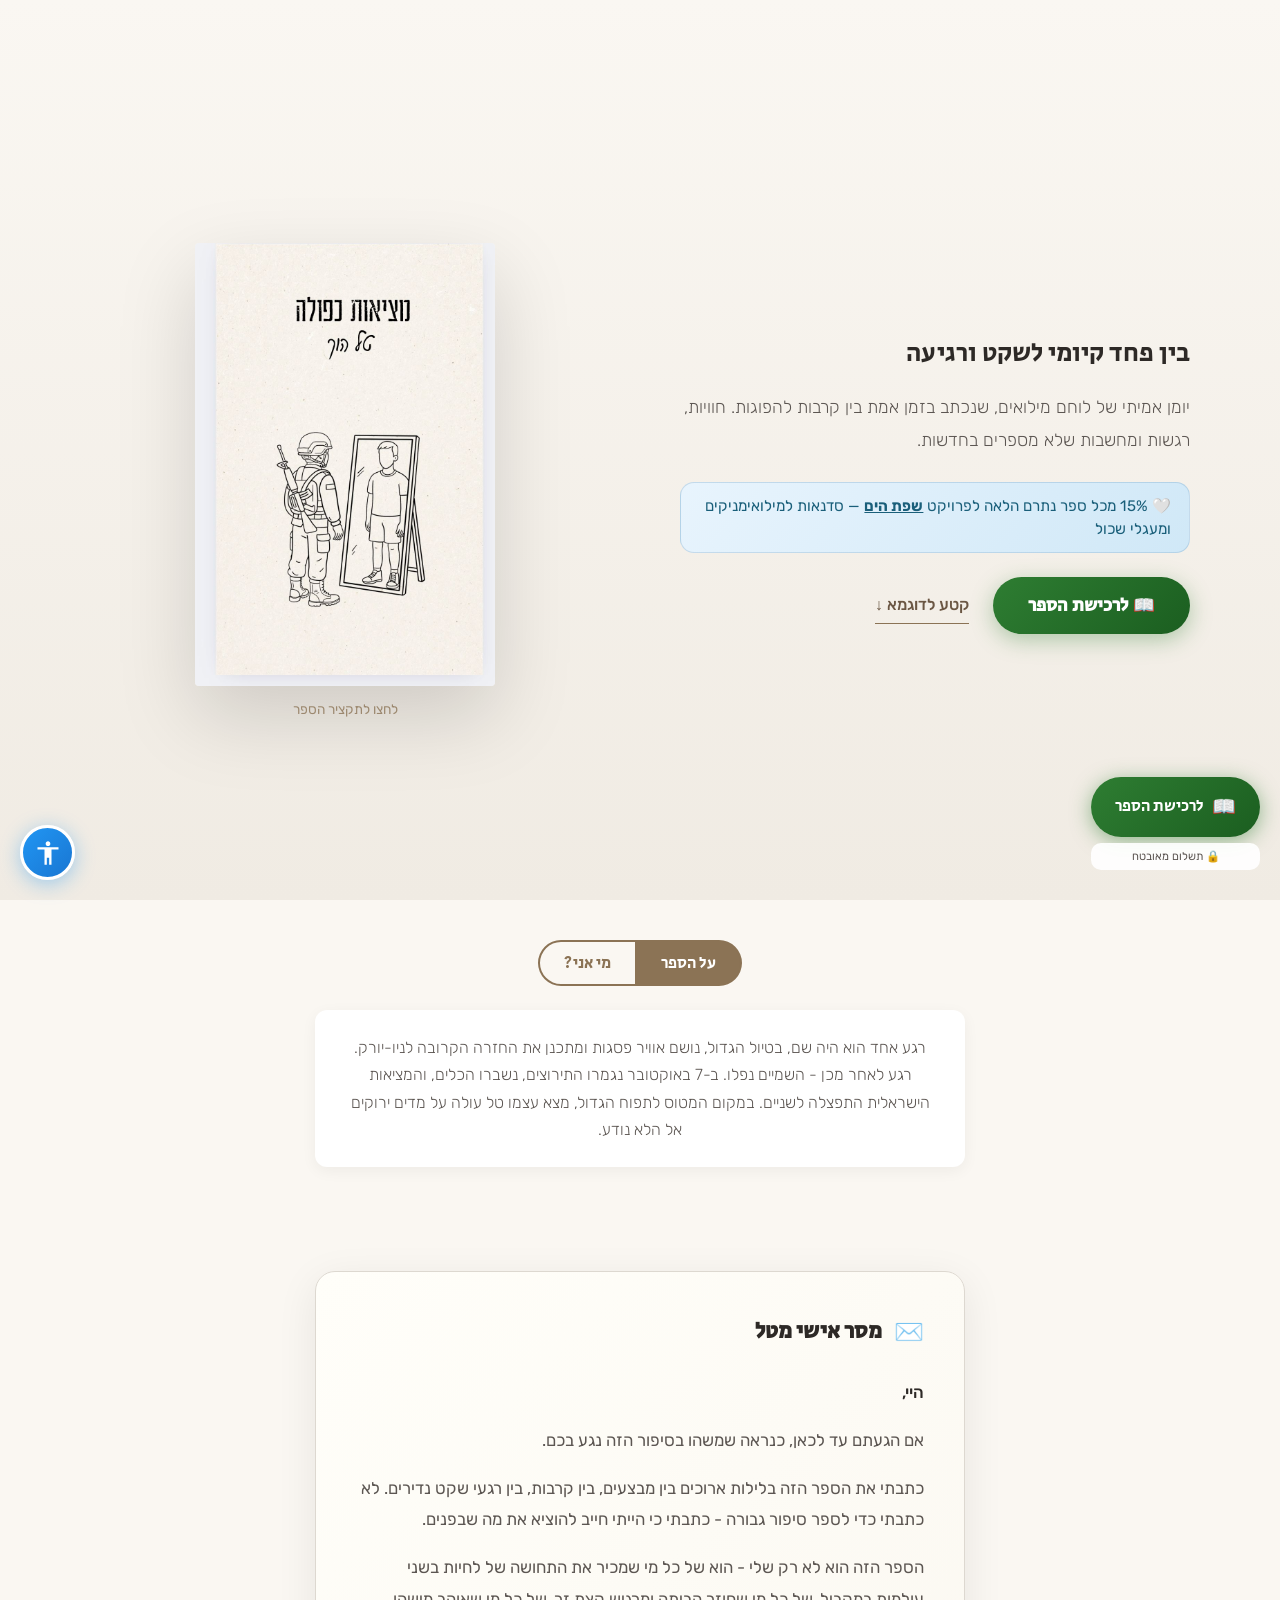
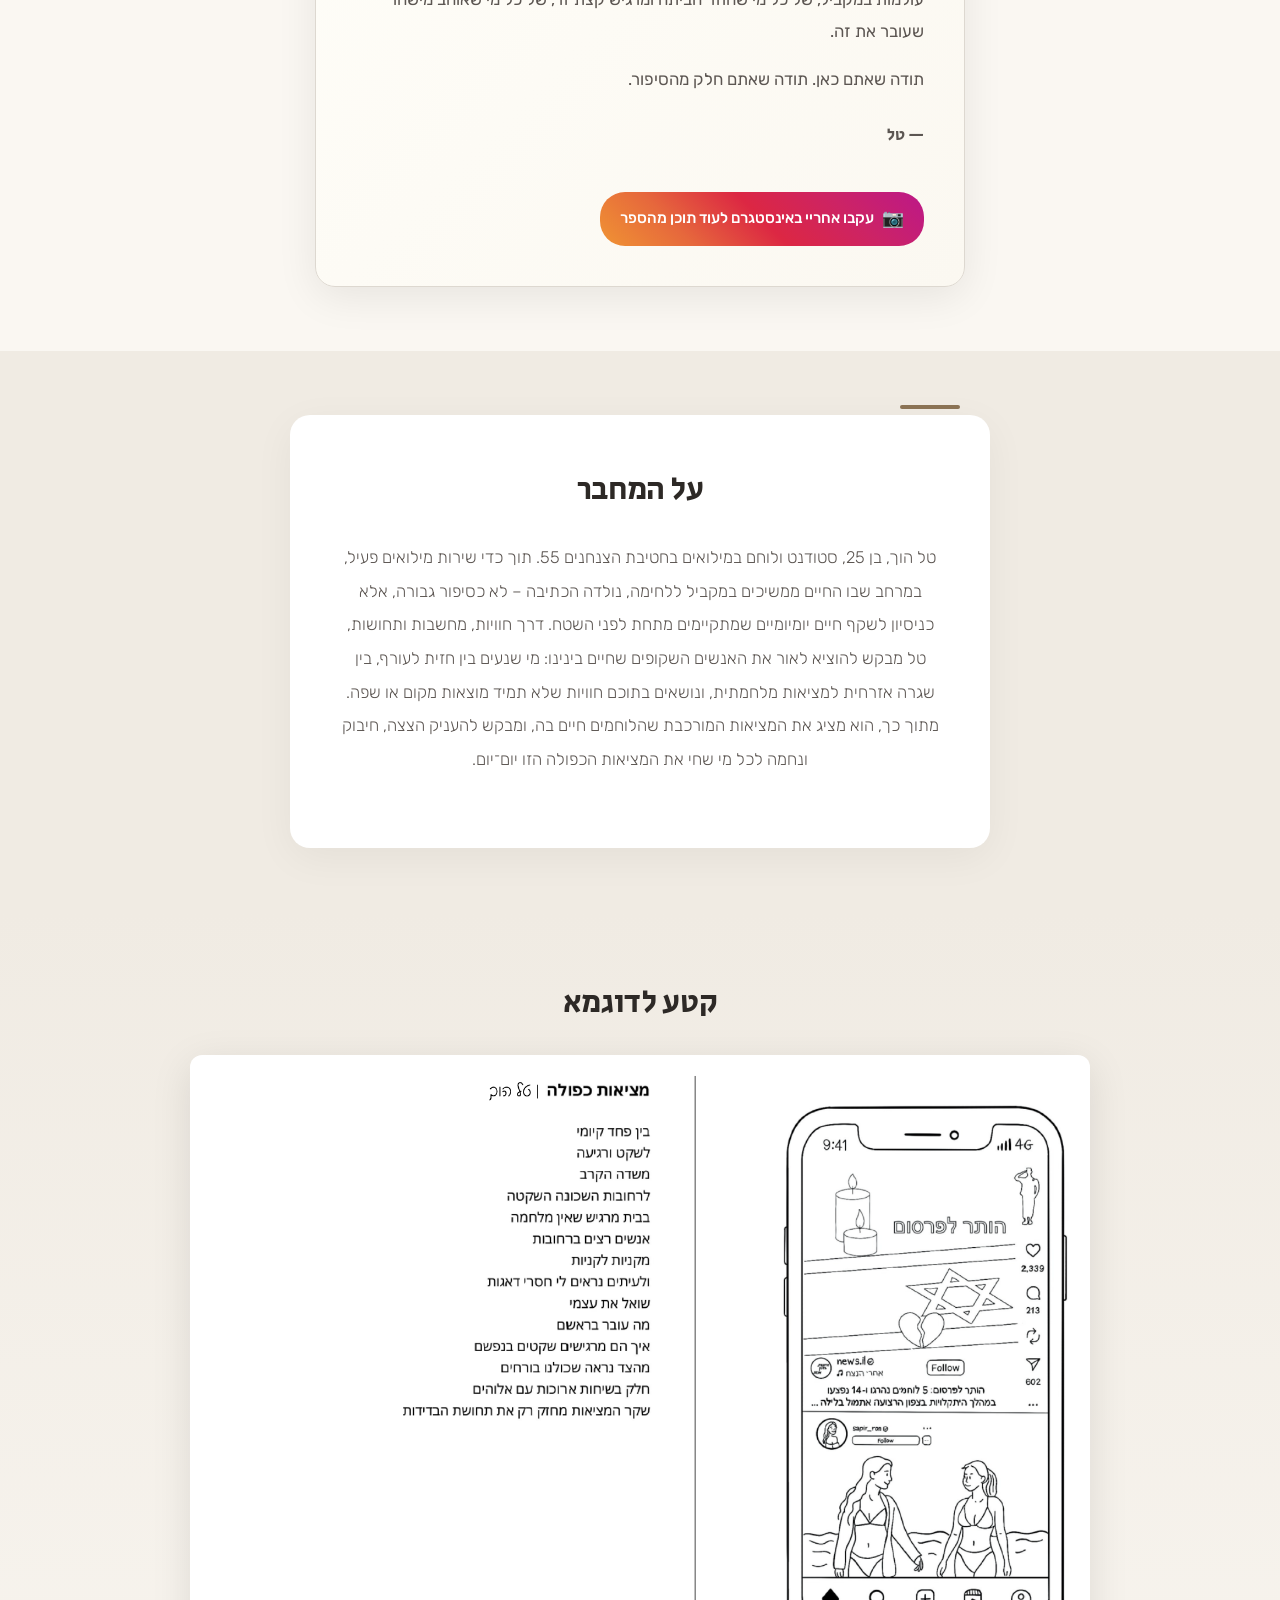
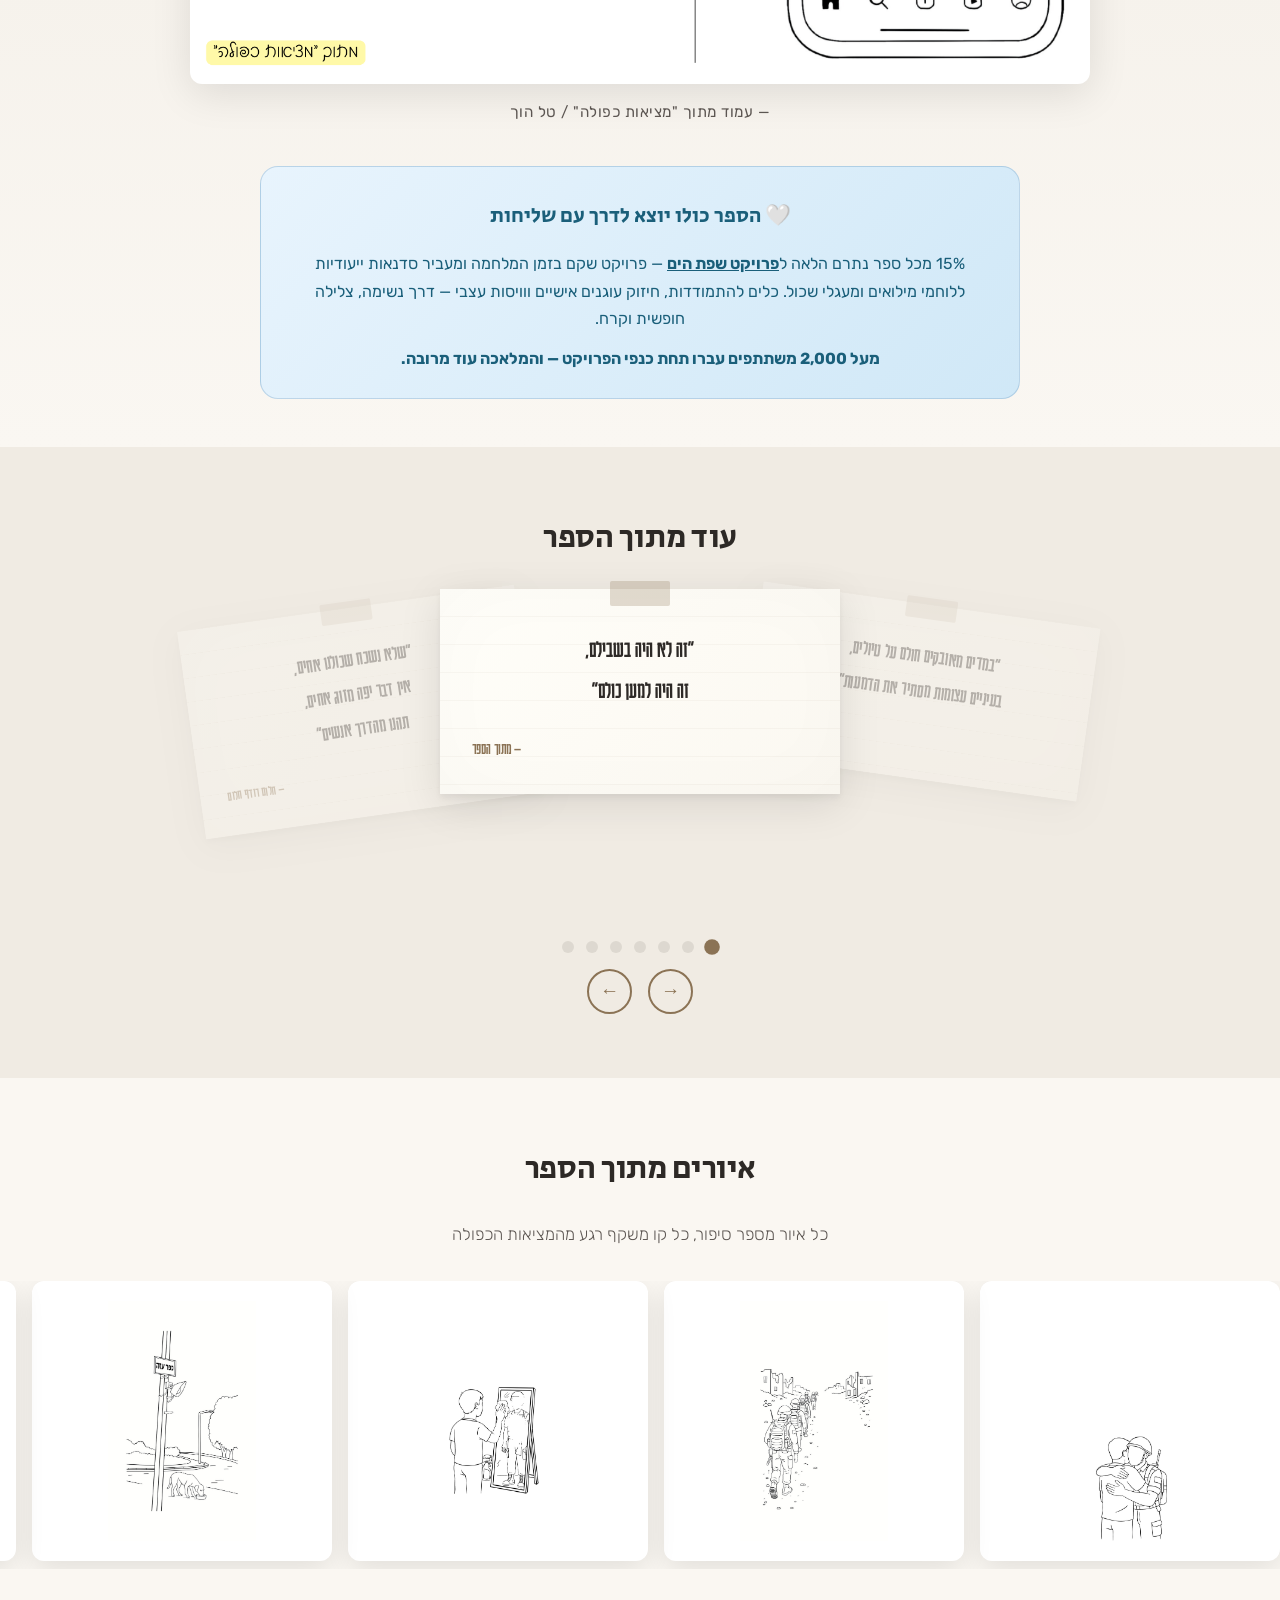
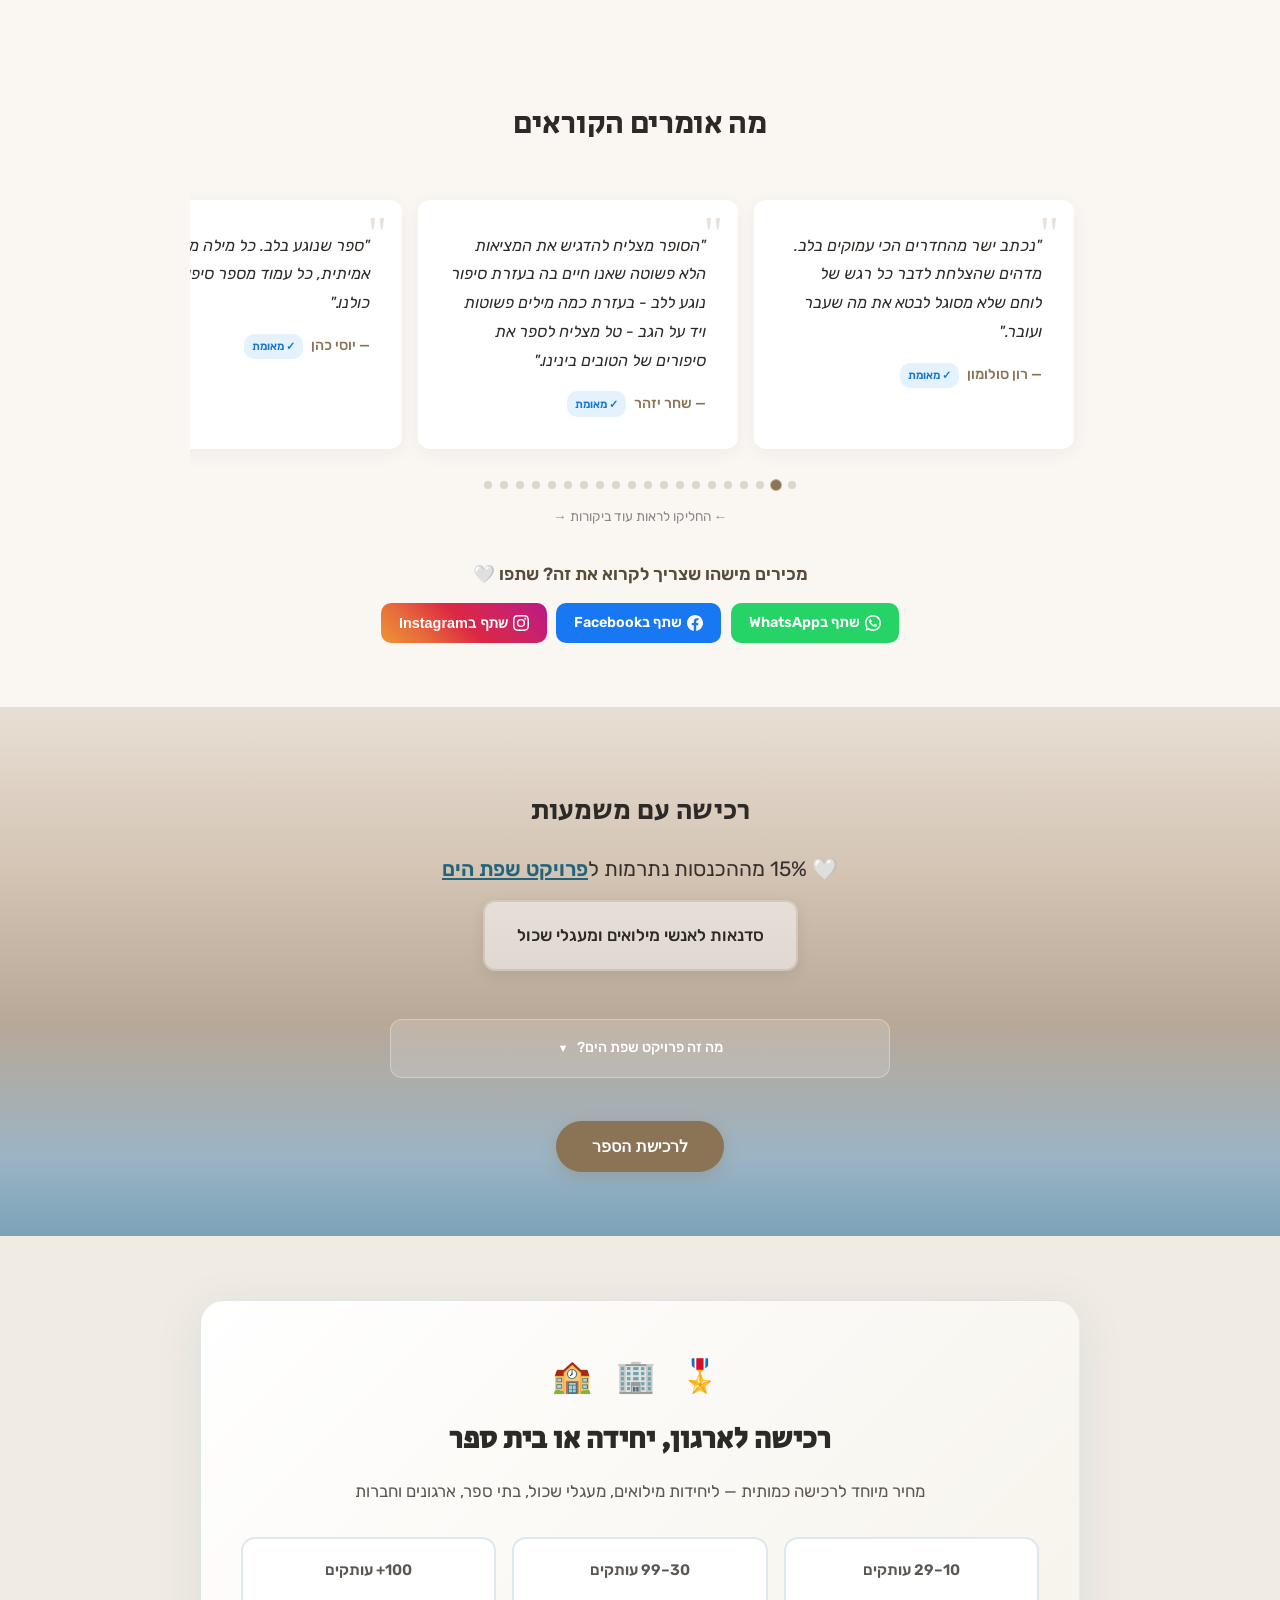
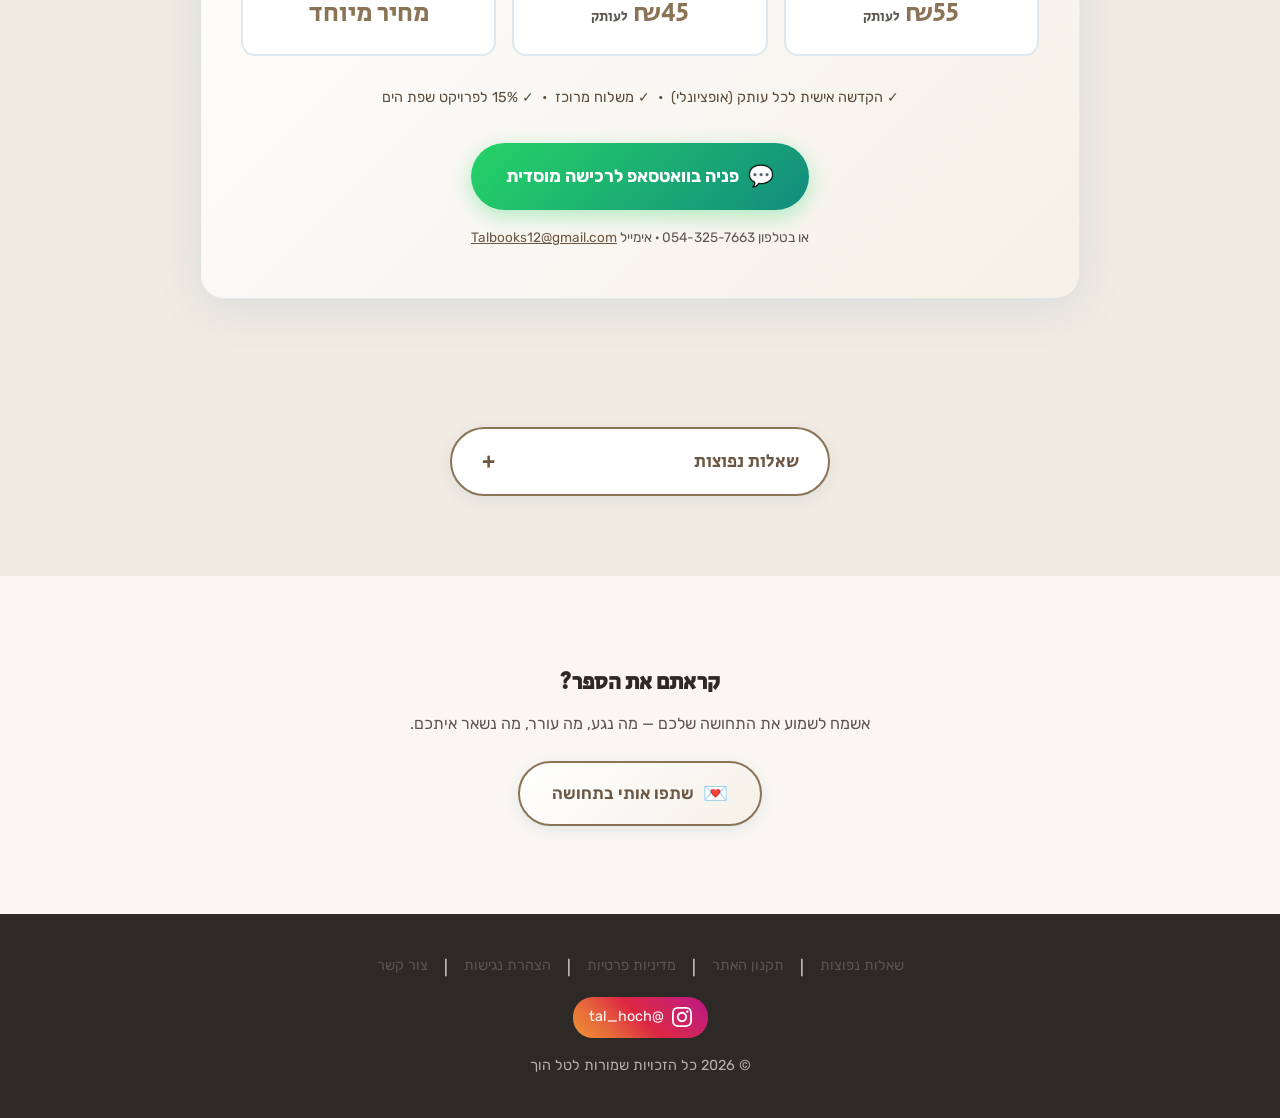
==== index.html @ 60ec3bbe "Checkout: remove fixed bundle prices, route multi-copy to WhatsApp Single copy stays buyable online." ====
<!DOCTYPE html>
<html lang="he" dir="rtl">
<head>
    <meta charset="UTF-8">
    <meta name="viewport" content="width=device-width, initial-scale=1.0">
    <title>מציאות כפולה | טל הוך</title>
    <meta name="description" content="מציאות כפולה - יומן מסע פנימי שנכתב בין לחימה להפוגה. ספר ביכורים מאת טל הוך.">
    <meta name="keywords" content="מציאות כפולה, טל הוך, ספר, מילואים, 7 באוקטובר, חיילים">
    <meta name="author" content="טל הוך">

    <!-- Favicon -->
    <link rel="icon" type="image/png" href="assets/book-cover.png">
    <link rel="apple-touch-icon" href="assets/book-cover.png">

    <!-- Open Graph Meta Tags for Social Sharing -->
    <meta property="og:title" content="מציאות כפולה | טל הוך">
    <meta property="og:description" content="יומן מסע פנימי שנכתב בין לחימה להפוגה. ספר ביכורים מאת טל הוך, לוחם מילואים בחטיבת הצנחנים 55. 15% מההכנסות נתרמות לפרויקט שפת הים.">
    <meta property="og:image" content="https://talbooks12-eng.github.io/metziot-kfula/assets/book-cover.png">
    <meta property="og:url" content="https://talbooks12-eng.github.io/metziot-kfula/">
    <meta property="og:type" content="website">
    <meta property="og:locale" content="he_IL">
    <meta property="og:site_name" content="מציאות כפולה">

    <!-- Twitter Card Meta Tags -->
    <meta name="twitter:card" content="summary_large_image">
    <meta name="twitter:title" content="מציאות כפולה | טל הוך">
    <meta name="twitter:description" content="יומן מסע פנימי שנכתב בין לחימה להפוגה. ספר ביכורים מאת טל הוך.">
    <meta name="twitter:image" content="https://talbooks12-eng.github.io/metziot-kfula/assets/book-cover.png">

    <!-- Google Analytics -->
    <script async src="https://www.googletagmanager.com/gtag/js?id=G-PKRFCTSNS9"></script>
    <script>
        window.dataLayer = window.dataLayer || [];
        function gtag(){dataLayer.push(arguments);}
        gtag('js', new Date());
        gtag('config', 'G-PKRFCTSNS9');
    </script>

    <!-- Microsoft Clarity (heatmaps + session recordings) — REPLACE YOUR_CLARITY_ID with the ID from clarity.microsoft.com -->
    <script>
        window.CLARITY_ID = 'wea0rzcevo';
        if (window.CLARITY_ID && window.CLARITY_ID !== 'YOUR_CLARITY_ID') {
            (function(c,l,a,r,i,t,y){
                c[a]=c[a]||function(){(c[a].q=c[a].q||[]).push(arguments)};
                t=l.createElement(r);t.async=1;t.src="https://www.clarity.ms/tag/"+i;
                y=l.getElementsByTagName(r)[0];y.parentNode.insertBefore(t,y);
            })(window, document, "clarity", "script", window.CLARITY_ID);
        }
    </script>

    <!-- Meta Pixel — REPLACE YOUR_PIXEL_ID with the ID from business.facebook.com/events_manager2 -->
    <script>
        window.META_PIXEL_ID = 'YOUR_PIXEL_ID';
        if (window.META_PIXEL_ID && window.META_PIXEL_ID !== 'YOUR_PIXEL_ID') {
            !function(f,b,e,v,n,t,s)
            {if(f.fbq)return;n=f.fbq=function(){n.callMethod?
            n.callMethod.apply(n,arguments):n.queue.push(arguments)};
            if(!f._fbq)f._fbq=n;n.push=n;n.loaded=!0;n.version='2.0';
            n.queue=[];t=b.createElement(e);t.async=!0;
            t.src=v;s=b.getElementsByTagName(e)[0];
            s.parentNode.insertBefore(t,s)}(window, document,'script',
            'https://connect.facebook.net/en_US/fbevents.js');
            fbq('init', window.META_PIXEL_ID);
            fbq('track', 'PageView');
        }
    </script>

    <!-- Schema.org Structured Data for Google -->
    <script type="application/ld+json">
    {
        "@context": "https://schema.org",
        "@type": "Book",
        "name": "מציאות כפולה",
        "author": {
            "@type": "Person",
            "name": "טל הוך"
        },
        "description": "יומן מסע פנימי שנכתב בין לחימה להפוגה. ספר ביכורים מאת טל הוך, לוחם מילואים בחטיבת הצנחנים 55.",
        "image": "https://talbooks12-eng.github.io/metziot-kfula/assets/book-cover.png",
        "url": "https://www.metziotkfula.com/",
        "inLanguage": "he",
        "genre": "יומן אישי",
        "offers": {
            "@type": "Offer",
            "price": "79.99",
            "priceCurrency": "ILS",
            "availability": "https://schema.org/InStock"
        },
        "aggregateRating": {
            "@type": "AggregateRating",
            "ratingValue": "4.9",
            "reviewCount": "20"
        }
    }
    </script>

    <!-- Google Fonts - Beautiful Hebrew fonts with preload for critical fonts -->
    <link rel="preconnect" href="https://fonts.googleapis.com">
    <link rel="preconnect" href="https://fonts.gstatic.com" crossorigin>
    <link rel="preload" as="style" href="https://fonts.googleapis.com/css2?family=Rubik:wght@400;500;600&display=swap">
    <link href="https://fonts.googleapis.com/css2?family=Secular+One&family=Rubik:wght@300;400;500;600&family=Frank+Ruhl+Libre:wght@400;500;700&family=Suez+One&family=Karantina:wght@300;400;700&family=Caveat:wght@400;500;600;700&family=Gveret+Levin+AlefAlefAlef&display=swap" rel="stylesheet">

    <style>
        * {
            margin: 0;
            padding: 0;
            box-sizing: border-box;
        }

        :root {
            --bg-cream: #FAF7F2;
            --bg-warm: #F0EBE3;
            --bg-soft: #E8E4DC;
            --text-dark: #2D2926;
            --text-secondary: #5C5652;
            --accent: #8B7355;
            --accent-dark: #6B5744;
            --border-light: #DDD8D0;
        }

        html {
            scroll-behavior: smooth;
        }

        body {
            font-family: 'Rubik', sans-serif;
            background: var(--bg-cream);
            color: var(--text-dark);
            line-height: 1.7;
            direction: rtl;
        }

        /* Urgency Banner */
        .urgency-banner {
            background: linear-gradient(90deg, var(--accent-dark) 0%, var(--accent) 50%, var(--accent-dark) 100%);
            color: white;
            text-align: center;
            padding: 0.75rem 1rem;
            font-size: 0.95rem;
            font-weight: 500;
            position: fixed;
            top: 0;
            left: 0;
            right: 0;
            z-index: 1001;
        }

        .urgency-banner .container {
            display: flex;
            justify-content: center;
            align-items: center;
            gap: 1.5rem;
            flex-wrap: wrap;
        }

        .urgency-text {
            display: flex;
            align-items: center;
            gap: 0.5rem;
        }

        .countdown {
            display: flex;
            gap: 0.5rem;
            direction: ltr;
        }

        .countdown-item {
            background: rgba(255,255,255,0.2);
            padding: 0.3rem 0.5rem;
            border-radius: 4px;
            min-width: 35px;
            text-align: center;
        }

        .countdown-item span {
            display: block;
            font-size: 1.1rem;
            font-weight: 700;
        }

        .countdown-item small {
            font-size: 0.65rem;
            opacity: 0.9;
        }

        /* Hero Price Display */
        .hero-price {
            display: flex;
            align-items: center;
            gap: 1rem;
            margin-bottom: 1rem;
        }

        .hero-price-old {
            font-size: 1.3rem;
            color: var(--text-secondary);
            text-decoration: line-through;
            opacity: 0.7;
        }

        .hero-price-new {
            font-size: 2.2rem;
            font-family: 'Secular One', sans-serif;
            color: var(--accent-dark);
        }

        .hero-price-badge {
            background: var(--accent);
            color: white;
            font-size: 0.8rem;
            padding: 0.3rem 0.7rem;
            border-radius: 20px;
            font-weight: 600;
        }

        .hero-delivery {
            font-size: 0.9rem;
            color: var(--text-secondary);
            margin-bottom: 0.75rem;
        }

        .shipping-cutoff {
            display: inline-flex;
            align-items: center;
            gap: 0.5rem;
            background: linear-gradient(135deg, #FFF4E5 0%, #FFE8D1 100%);
            color: #B45309;
            font-size: 0.9rem;
            font-weight: 600;
            padding: 0.55rem 1rem;
            border-radius: 25px;
            border: 1px solid rgba(180, 83, 9, 0.2);
            margin-bottom: 1rem;
        }
        .shipping-cutoff.popup-variant {
            display: flex;
            justify-content: center;
            margin: 0 auto 1rem;
            max-width: 420px;
        }

        .hero-cta-row {
            display: flex;
            align-items: center;
            gap: 1.5rem;
            margin-top: 1.5rem;
            flex-wrap: wrap;
        }
        .hero-buy-btn {
            display: inline-flex;
            align-items: center;
            gap: 0.5rem;
            background: linear-gradient(135deg, #2E7D32 0%, #1B5E20 100%);
            color: white;
            font-family: 'Secular One', sans-serif;
            font-size: 1.1rem;
            font-weight: 600;
            padding: 0.95rem 2.2rem;
            border: none;
            border-radius: 50px;
            cursor: pointer;
            box-shadow: 0 6px 22px rgba(46,125,50,0.35);
            transition: all 0.2s;
            min-height: 50px;
        }
        .hero-buy-btn:hover {
            transform: translateY(-2px);
            box-shadow: 0 8px 28px rgba(46,125,50,0.45);
        }
        .hero-soft-cta {
            display: inline-block;
            font-size: 1rem;
            color: var(--accent-dark);
            text-decoration: none;
            border-bottom: 1.5px solid var(--accent);
            padding: 0.3rem 0;
            font-weight: 500;
            transition: all 0.2s;
        }
        .hero-soft-cta:hover {
            color: var(--accent);
            border-bottom-color: var(--accent-dark);
        }
        @media (max-width: 768px) {
            .hero-cta-row {
                gap: 1rem;
                margin-top: 1.2rem;
                justify-content: center;
            }
            .hero-buy-btn {
                font-size: 1rem;
                padding: 0.85rem 1.8rem;
                min-height: 48px;
            }
            .hero-soft-cta {
                font-size: 0.9rem;
            }
        }

        .hero-charity {
            background: linear-gradient(135deg, #E8F4FD 0%, #D0E8F7 100%);
            border: 1px solid rgba(91, 143, 185, 0.25);
            border-radius: 14px;
            padding: 0.75rem 1.1rem;
            font-size: 0.95rem;
            color: #1A5F7A;
            line-height: 1.5;
            margin-bottom: 1rem;
            max-width: 560px;
        }
        .hero-charity a {
            color: #1A5F7A;
            font-weight: 700;
            text-decoration: underline;
        }
        @media (max-width: 768px) {
            .hero-charity {
                font-size: 0.85rem;
                padding: 0.6rem 0.9rem;
                margin: 0.5rem 0 0.8rem;
            }
        }

        .reader-satisfaction {
            font-size: 0.95rem;
            color: var(--accent);
            font-weight: 500;
            margin-bottom: 1.5rem;
        }

        /* Trust Badges */
        .trust-badges {
            display: flex;
            gap: 1.5rem;
            margin-top: 1.5rem;
            flex-wrap: wrap;
        }

        .trust-badge {
            display: flex;
            align-items: center;
            gap: 0.5rem;
            font-size: 0.85rem;
            color: var(--text-secondary);
        }

        .trust-icon {
            color: var(--accent);
            font-size: 0.5rem;
        }

        /* Copies Sold Counter */
        .copies-sold {
            display: inline-block;
            background: #E8F5E9;
            color: #2E7D32;
            padding: 0.5rem 1rem;
            border-radius: 25px;
            font-size: 0.9rem;
            font-weight: 600;
            margin-bottom: 1rem;
        }

        .copies-sold span {
            font-weight: 700;
        }

        /* Navigation */
        nav {
            position: fixed;
            top: 45px;
            right: 0;
            left: 0;
            background: rgba(250, 247, 242, 0.97);
            backdrop-filter: blur(12px);
            padding: 1rem 2rem;
            z-index: 1000;
            border-bottom: 1px solid var(--border-light);
        }

        nav .container {
            max-width: 1100px;
            margin: 0 auto;
            display: flex;
            justify-content: flex-end;
            align-items: center;
        }

        .nav-btn {
            background: var(--accent);
            color: white;
            padding: 0.7rem 1.5rem;
            border-radius: 50px;
            text-decoration: none;
            font-size: 0.9rem;
            font-weight: 500;
            transition: all 0.3s ease;
            border: none;
            cursor: pointer;
            font-family: inherit;
        }

        .nav-btn:hover {
            background: var(--accent-dark);
            transform: translateY(-2px);
            box-shadow: 0 6px 20px rgba(139, 115, 85, 0.3);
        }

        /* Hero Section */
        .hero {
            min-height: 100vh;
            display: flex;
            align-items: center;
            justify-content: center;
            padding: 9rem 2rem 5rem;
            background: linear-gradient(180deg, var(--bg-cream) 0%, var(--bg-warm) 100%);
        }

        .hero .container {
            max-width: 1100px;
            margin: 0 auto;
            display: grid;
            grid-template-columns: 1fr 1fr;
            gap: 5rem;
            align-items: center;
        }

        .hero-content h1 {
            font-family: 'Secular One', sans-serif;
            font-size: clamp(2.8rem, 6vw, 4rem);
            font-weight: 400;
            margin-bottom: 0.75rem;
            color: var(--text-dark);
            line-height: 1.1;
            letter-spacing: -0.02em;
        }

        .hero-content .author {
            font-family: 'Frank Ruhl Libre', serif;
            font-size: 1.25rem;
            color: var(--accent);
            margin-bottom: 1.5rem;
            font-weight: 500;
        }

        .hero-content .tagline {
            font-size: 1.1rem;
            color: var(--text-secondary);
            margin-bottom: 1.5rem;
            line-height: 1.9;
            font-weight: 300;
        }

        .hero-content .hero-headline {
            font-family: 'Secular One', sans-serif;
            font-size: 1.6rem;
            color: var(--text-dark);
            margin-bottom: 0.75rem;
            font-weight: 400;
        }

        .btn {
            display: inline-flex;
            align-items: center;
            justify-content: center;
            padding: 1rem 2.25rem;
            font-size: 1rem;
            font-weight: 500;
            border-radius: 50px;
            text-decoration: none;
            transition: all 0.3s ease;
            cursor: pointer;
            border: none;
        }

        .btn-primary {
            background: var(--accent);
            color: white;
        }

        .btn-primary:hover {
            background: var(--accent-dark);
            transform: translateY(-2px);
            box-shadow: 0 8px 25px rgba(139, 115, 85, 0.35);
        }

        .book-cover-wrapper {
            display: flex;
            flex-direction: column;
            align-items: center;
            justify-content: center;
            position: relative;
        }

        .click-hint {
            margin-top: 0.75rem;
            font-size: 0.85rem;
            color: var(--accent);
            opacity: 0.8;
        }

        .book-cover {
            max-width: 300px;
            width: 100%;
            box-shadow: 0 30px 80px rgba(0, 0, 0, 0.15);
            border-radius: 4px;
            transition: transform 0.5s ease;
        }

        .book-cover:hover {
            transform: scale(1.03) rotate(-1deg);
        }

        /* Buy + Donation Banner - Beach/Wave theme for שפת הים */
        .buy-banner {
            padding: 5rem 2rem 4rem;
            background: linear-gradient(180deg, #E8DFD4 0%, #D4C5B5 30%, #B8A898 60%, #9CB4C4 85%, #7BA3B8 100%);
            color: var(--text-dark);
            text-align: center;
            position: relative;
            overflow: hidden;
        }

        .buy-banner::before {
            content: '';
            position: absolute;
            bottom: 0;
            left: 0;
            right: 0;
            height: 120px;
            background: url("data:image/svg+xml,%3Csvg xmlns='http://www.w3.org/2000/svg' viewBox='0 0 1440 320'%3E%3Cpath fill='%237BA3B8' fill-opacity='0.4' d='M0,192L48,197.3C96,203,192,213,288,229.3C384,245,480,267,576,250.7C672,235,768,181,864,181.3C960,181,1056,235,1152,234.7C1248,235,1344,181,1392,154.7L1440,128L1440,320L1392,320C1344,320,1248,320,1152,320C1056,320,960,320,864,320C768,320,672,320,576,320C480,320,384,320,288,320C192,320,96,320,48,320L0,320Z'%3E%3C/path%3E%3C/svg%3E");
            background-size: cover;
            pointer-events: none;
        }

        .buy-banner::after {
            content: '';
            position: absolute;
            bottom: 0;
            left: 0;
            right: 0;
            height: 80px;
            background: url("data:image/svg+xml,%3Csvg xmlns='http://www.w3.org/2000/svg' viewBox='0 0 1440 320'%3E%3Cpath fill='%238BB8C8' fill-opacity='0.6' d='M0,288L48,272C96,256,192,224,288,213.3C384,203,480,213,576,229.3C672,245,768,267,864,261.3C960,256,1056,224,1152,208C1248,192,1344,192,1392,192L1440,192L1440,320L1392,320C1344,320,1248,320,1152,320C1056,320,960,320,864,320C768,320,672,320,576,320C480,320,384,320,288,320C192,320,96,320,48,320L0,320Z'%3E%3C/path%3E%3C/svg%3E");
            background-size: cover;
            pointer-events: none;
        }

        .buy-banner .container {
            max-width: 800px;
            margin: 0 auto;
        }

        .buy-banner h2 {
            font-family: 'Secular One', sans-serif;
            font-size: 1.75rem;
            margin-bottom: 1rem;
            font-weight: 400;
        }

        .buy-banner p {
            font-size: 1.3rem;
            opacity: 0.95;
            margin-bottom: 0.75rem;
            line-height: 1.8;
            font-weight: 400;
        }

        .buy-banner .donation-note {
            font-size: 1.05rem;
            margin-bottom: 2rem;
            padding: 1.2rem 2rem;
            background: rgba(255,255,255,0.5);
            border-radius: 12px;
            display: inline-block;
            border: 2px solid rgba(139, 115, 85, 0.2);
            font-weight: 500;
            box-shadow: 0 4px 15px rgba(0,0,0,0.08);
        }

        .buy-banner .btn {
            background: var(--accent);
            color: white;
            font-weight: 600;
            box-shadow: 0 4px 15px rgba(139, 115, 85, 0.3);
        }

        .buy-banner .btn:hover {
            background: var(--accent-dark);
            transform: translateY(-2px);
            box-shadow: 0 6px 20px rgba(139, 115, 85, 0.4);
        }

        /* Pricing Popup */
        .pricing-popup {
            position: fixed;
            top: 0;
            left: 0;
            right: 0;
            bottom: 0;
            background: rgba(0, 0, 0, 0.8);
            z-index: 10001;
            display: flex;
            align-items: center;
            justify-content: center;
            opacity: 0;
            visibility: hidden;
            transition: all 0.3s ease;
            padding: 1rem;
        }

        .pricing-popup.open {
            opacity: 1;
            visibility: visible;
        }

        .pricing-popup-content {
            background: var(--bg-cream);
            max-width: 860px;
            width: 100%;
            border-radius: 20px;
            padding: 2.5rem;
            position: relative;
            transform: scale(0.9);
            transition: transform 0.3s ease;
            max-height: 90vh;
            overflow-y: auto;
            overflow-x: hidden;
        }

        .pricing-popup.open .pricing-popup-content {
            transform: scale(1);
        }

        .pricing-close {
            position: absolute;
            top: 1rem;
            left: 1rem;
            background: none;
            border: none;
            font-size: 2rem;
            cursor: pointer;
            color: var(--text-secondary);
            line-height: 1;
        }

        .pricing-popup-content h2 {
            font-family: 'Secular One', sans-serif;
            font-size: 1.8rem;
            color: var(--text-dark);
            text-align: center;
            margin-bottom: 0.5rem;
        }

        .pricing-subtitle {
            text-align: center;
            color: var(--text-secondary);
            margin-bottom: 2rem;
        }

        .strikethrough {
            text-decoration: line-through;
            color: #999;
        }

        .pricing-grid {
            display: grid;
            grid-template-columns: repeat(4, minmax(0, 1fr));
            gap: 0.85rem;
            margin-bottom: 1.5rem;
        }

        .price-card {
            background: white;
            border-radius: 16px;
            padding: 1.5rem 1rem;
            text-align: center;
            position: relative;
            transition: transform 0.3s ease, box-shadow 0.3s ease;
            border: 2px solid transparent;
        }

        .price-card.selected {
            border-color: #2E7D32;
            border-width: 3px;
            background: linear-gradient(135deg, #FFFFFF 0%, #F0F9F0 100%);
            box-shadow: 0 8px 24px rgba(46,125,50,0.2);
        }
        .price-card.selected::after {
            content: '✓ נבחר';
            position: absolute;
            top: 8px;
            left: 8px;
            background: #2E7D32;
            color: white;
            font-size: 0.7rem;
            font-weight: 700;
            padding: 0.25rem 0.6rem;
            border-radius: 20px;
        }

        .price-card:hover {
            transform: translateY(-5px);
            box-shadow: 0 10px 30px rgba(0,0,0,0.1);
        }

        .price-card.featured {
            border-color: var(--accent);
            background: linear-gradient(135deg, #FFFEF9 0%, #FBF8F1 100%);
            transform: scale(1.08);
            z-index: 2;
        }

        .price-card.featured .price-current {
            font-size: 2.5rem;
        }

        .price-savings {
            font-size: 0.85rem;
            color: #2E7D32;
            font-weight: 600;
            margin-bottom: 0.75rem;
        }

        .price-per-book {
            font-size: 0.85rem;
            color: #7a6a55;
            margin-bottom: 0.3rem;
        }

        .price-save {
            display: inline-block;
            background: #2E7D32;
            color: white;
            font-size: 0.85rem;
            font-weight: 700;
            padding: 0.25rem 0.7rem;
            border-radius: 20px;
            margin-bottom: 0.75rem;
        }

        .price-donation {
            font-size: 0.8rem;
            color: #2C5282;
            margin-top: 0.75rem;
            font-weight: 600;
            background: linear-gradient(135deg, #E8F4FD 0%, #D0E8F7 100%);
            padding: 0.5rem 0.8rem;
            border-radius: 8px;
            border: 1px solid #5B8FB9;
        }

        .price-badge {
            position: absolute;
            top: -10px;
            right: 50%;
            transform: translateX(50%);
            background: var(--accent);
            color: white;
            font-size: 0.7rem;
            padding: 0.3rem 0.8rem;
            border-radius: 20px;
            white-space: nowrap;
        }

        .price-label {
            font-family: 'Secular One', sans-serif;
            font-size: 1.1rem;
            color: var(--text-dark);
            margin-bottom: 0.75rem;
        }

        .price-old {
            font-size: 1rem;
            color: #999;
            text-decoration: line-through;
            margin-bottom: 0.25rem;
        }

        .price-current {
            font-family: 'Secular One', sans-serif;
            font-size: 2rem;
            color: var(--accent);
            margin-bottom: 0.25rem;
        }

        .price-per {
            font-size: 0.85rem;
            color: var(--text-secondary);
            margin-bottom: 1rem;
        }

        .price-btn {
            display: inline-block;
            background: var(--accent);
            color: white;
            padding: 0.6rem 1.5rem;
            border-radius: 25px;
            text-decoration: none;
            font-size: 0.9rem;
            transition: background 0.3s ease;
        }

        .price-btn:hover {
            background: var(--accent-dark);
        }

        /* Two-card layout (single copy + bundle-via-WhatsApp) */
        @media (min-width: 769px) {
            .pricing-grid.pricing-grid-2 {
                grid-template-columns: repeat(2, minmax(0, 1fr));
                max-width: 560px;
                margin-left: auto;
                margin-right: auto;
            }
        }
        .price-card-bundle {
            background: linear-gradient(135deg, #FFFFFF 0%, #F0F9F0 100%);
            border-color: #2E7D32;
            display: flex;
            flex-direction: column;
        }
        .bundle-perks {
            list-style: none;
            padding: 0;
            margin: 0.4rem 0 0.9rem;
            text-align: right;
            font-size: 0.86rem;
            color: var(--text-dark);
            line-height: 1.55;
        }
        .bundle-perks li {
            margin-bottom: 0.35rem;
        }
        .bundle-wa-btn {
            margin-top: auto;
            background: #25D366;
        }
        .bundle-wa-btn:hover {
            background: #1da851;
        }

        .pricing-note {
            text-align: center;
            font-size: 0.85rem;
            color: var(--text-secondary);
        }

        .project-info-ticker {
            background: linear-gradient(135deg, #f8f6f3 0%, #ece8e1 100%);
            border-radius: 12px;
            padding: 1rem;
            margin-top: 1rem;
            cursor: pointer;
            transition: all 0.3s ease;
            border: 1px solid var(--border-light);
        }

        .project-info-ticker:hover {
            background: linear-gradient(135deg, #ece8e1 0%, #e0dbd3 100%);
        }

        .ticker-toggle {
            display: flex;
            align-items: center;
            justify-content: center;
            gap: 0.5rem;
            font-size: 0.9rem;
            color: var(--accent);
            font-weight: 500;
        }

        .ticker-arrow {
            font-size: 0.7rem;
            transition: transform 0.3s ease;
        }

        .project-info-ticker.expanded .ticker-arrow {
            transform: rotate(180deg);
        }

        .ticker-content {
            max-height: 0;
            overflow: hidden;
            transition: max-height 0.4s ease, padding 0.3s ease;
            text-align: center;
        }

        .project-info-ticker.expanded .ticker-content {
            max-height: 600px;
            padding-top: 1rem;
        }

        .ticker-content p {
            font-size: 0.85rem;
            color: var(--text-secondary);
            line-height: 1.7;
            margin-bottom: 0.75rem;
        }

        .ticker-content p:last-child {
            margin-bottom: 0;
        }

        /* Banner ticker variant (for dark backgrounds) */
        .banner-ticker {
            background: rgba(255, 255, 255, 0.15);
            border: 1px solid rgba(255, 255, 255, 0.3);
            max-width: 500px;
            margin: 1rem auto;
        }

        .banner-ticker:hover {
            background: rgba(255, 255, 255, 0.2);
        }

        .banner-ticker .ticker-toggle {
            color: white;
        }

        .banner-ticker .ticker-content p {
            color: rgba(255, 255, 255, 0.9);
        }

        .banner-ticker .ticker-content p strong {
            color: white;
        }

        /* Mobile styles for ticker */
        @media (max-width: 768px) {
            .project-info-ticker {
                padding: 0.75rem;
            }
            .project-info-ticker.expanded .ticker-content {
                max-height: 800px;
            }
            .ticker-content p {
                font-size: 0.8rem;
                line-height: 1.8;
            }
            .banner-ticker {
                max-width: 100%;
                margin: 0.75rem auto;
            }
        }

        @media (max-width: 480px) {
            .project-info-ticker.expanded .ticker-content {
                max-height: 1000px;
            }
            .ticker-content p {
                font-size: 0.75rem;
                line-height: 1.9;
            }
        }

        .price-card {
            cursor: pointer;
        }

        .back-btn {
            background: none;
            border: none;
            color: var(--accent);
            font-size: 0.95rem;
            cursor: pointer;
            margin-bottom: 1rem;
            padding: 0;
        }

        .back-btn:hover {
            text-decoration: underline;
        }

        .order-form {
            display: flex;
            flex-direction: column;
            gap: 1rem;
            margin-top: 1.5rem;
        }

        .form-group {
            display: flex;
            flex-direction: column;
            gap: 0.4rem;
        }

        .form-group label {
            font-size: 0.9rem;
            color: var(--text-dark);
            font-weight: 500;
        }

        .order-form input,
        .order-form textarea {
            padding: 0.9rem 1rem;
            border: 2px solid var(--border-light);
            border-radius: 8px;
            font-family: inherit;
            font-size: 1rem;
            transition: border-color 0.3s;
        }

        .order-form input:focus,
        .order-form textarea:focus {
            border-color: var(--accent);
            outline: none;
        }

        .order-form textarea {
            min-height: 80px;
            resize: vertical;
        }

        .optional-fields-toggle {
            background: transparent;
            border: 1px dashed #B8B0A8;
            border-radius: 10px;
            padding: 0.9rem 1rem;
            min-height: 44px;
            width: 100%;
            font-family: 'Rubik', sans-serif;
            font-size: 0.95rem;
            color: #5C5652;
            cursor: pointer;
            transition: background-color 0.2s ease, border-color 0.2s ease;
            text-align: center;
            -webkit-tap-highlight-color: rgba(92, 86, 82, 0.1);
        }
        .optional-fields-toggle:hover,
        .optional-fields-toggle:active {
            background: #F5F1ED;
            border-color: #5C5652;
        }
        .optional-fields-toggle .toggle-icon {
            display: inline-block;
            width: 18px;
            font-weight: 700;
            transition: transform 0.2s ease;
        }
        .optional-fields-toggle[aria-expanded="true"] .toggle-icon {
            transform: rotate(45deg);
        }
        .form-group input.invalid,
        .form-group textarea.invalid {
            border-color: #D32F2F !important;
            background-color: #FFF5F5 !important;
        }
        .form-group .field-error {
            color: #D32F2F;
            font-size: 0.85rem;
            margin-top: 0.3rem;
            display: none;
        }
        .form-group input.invalid + .field-error {
            display: block;
        }

        .submit-order-btn {
            background: linear-gradient(135deg, #2E7D32 0%, #1B5E20 100%) !important;
            color: white !important;
            border: none;
            padding: 1.2rem 2rem;
            border-radius: 30px;
            font-size: 1.2rem;
            font-weight: 700;
            font-family: 'Rubik', sans-serif;
            cursor: pointer;
            transition: all 0.3s ease;
            margin-top: 1rem;
            margin-bottom: 1rem;
            width: 100%;
            text-align: center;
            display: flex;
            justify-content: center;
            align-items: center;
            min-height: 60px;
            line-height: 1.2;
            box-shadow: 0 4px 15px rgba(46, 125, 50, 0.4);
            position: relative;
            z-index: 10;
        }

        .submit-order-btn:hover {
            background: var(--accent-dark);
            transform: translateY(-2px);
        }

        /* Coupon Styles */
        .coupon-group {
            margin-top: 1rem;
            padding-top: 1rem;
            border-top: 1px dashed var(--border-light);
        }

        .coupon-input-wrapper {
            display: flex;
            gap: 0.5rem;
        }

        .coupon-input-wrapper input {
            flex: 1;
        }

        .coupon-apply-btn {
            background: var(--accent);
            color: white;
            border: none;
            padding: 0.75rem 1.25rem;
            border-radius: 8px;
            cursor: pointer;
            font-family: inherit;
            font-weight: 500;
            transition: background 0.3s;
        }

        .coupon-apply-btn:hover {
            background: var(--accent-dark);
        }

        .coupon-message {
            margin-top: 0.5rem;
            font-size: 0.9rem;
            display: none;
        }

        .coupon-message.success {
            display: block;
            color: #2E7D32;
            background: #E8F5E9;
            padding: 0.5rem 1rem;
            border-radius: 8px;
        }

        .coupon-message.error {
            display: block;
            color: #C62828;
            background: #FFEBEE;
            padding: 0.5rem 1rem;
            border-radius: 8px;
        }

        /* Payment Step Styles */
        .payment-summary {
            background: var(--bg-warm);
            padding: 1.5rem;
            border-radius: 12px;
            margin-bottom: 1.5rem;
            text-align: center;
        }

        .payment-summary p {
            margin: 0.5rem 0;
            font-size: 1rem;
        }

        .order-id-display {
            font-size: 0.9rem !important;
            color: var(--text-secondary);
        }

        .payment-secure-badge {
            background: #E8F5E9;
            color: #2E7D32;
            padding: 0.75rem 1.5rem;
            border-radius: 25px;
            display: inline-block;
            margin-bottom: 1.5rem;
            font-weight: 500;
        }

        .tranzila-iframe-container {
            border: 2px solid var(--border-light);
            border-radius: 12px;
            overflow: hidden;
            min-height: 700px;
            background: white;
            position: relative;
            margin: 1rem 0;
        }

        .tranzila-iframe-container iframe {
            width: 100%;
            height: 700px;
            border: none;
            display: block;
        }

        @media (max-width: 600px) {
            .tranzila-iframe-container {
                border-radius: 8px;
                min-height: 680px;
            }
            .tranzila-iframe-container iframe {
                height: 680px;
            }
        }

        .payment-loading {
            position: absolute;
            top: 50%;
            left: 50%;
            transform: translate(-50%, -50%);
            text-align: center;
        }

        .payment-loading .spinner {
            width: 40px;
            height: 40px;
            border: 3px solid var(--border-light);
            border-top-color: var(--accent);
            border-radius: 50%;
            animation: spin 1s linear infinite;
            margin: 0 auto 1rem;
        }

        @keyframes spin {
            to { transform: rotate(360deg); }
        }

        .payment-info {
            margin-top: 1.5rem;
            padding: 1rem;
            background: var(--bg-soft);
            border-radius: 8px;
            font-size: 0.85rem;
            color: var(--text-secondary);
        }

        .payment-info p {
            margin: 0.3rem 0;
        }

        /* Payment Success */
        .payment-success {
            text-align: center;
            padding: 2rem;
        }

        .payment-success .success-icon {
            font-size: 4rem;
            margin-bottom: 1rem;
        }

        .payment-success h2 {
            color: #2E7D32;
            margin-bottom: 1rem;
        }

        .payment-success .success-name {
            font-size: 1.1rem;
            margin-bottom: 0.5rem;
        }

        .payment-success .success-order {
            color: var(--text-secondary);
            margin-bottom: 0.5rem;
        }

        .payment-success .success-email {
            color: var(--text-secondary);
            margin-bottom: 1.5rem;
        }

        .payment-success .success-details {
            background: var(--bg-warm);
            padding: 1.5rem;
            border-radius: 12px;
            margin-bottom: 1.5rem;
        }

        .payment-success .success-details p {
            margin: 0.5rem 0;
        }

        body.dark-mode .order-form input,
        body.dark-mode .order-form textarea {
            background: #3d3d3d;
            border-color: #555;
            color: white;
        }

        /* Delivery Method Selection */
        .delivery-options {
            display: flex;
            flex-direction: column;
            gap: 0.75rem;
        }

        .delivery-option {
            display: flex;
            align-items: flex-start;
            gap: 0.75rem;
            padding: 1rem;
            border: 2px solid var(--border-light);
            border-radius: 10px;
            cursor: pointer;
            transition: all 0.3s ease;
        }

        .delivery-option:hover {
            border-color: var(--accent);
        }

        .delivery-option.selected {
            border-color: var(--accent);
            background: rgba(139, 115, 85, 0.05);
        }

        .delivery-option input[type="radio"] {
            margin-top: 0.2rem;
            accent-color: var(--accent);
            width: 18px;
            height: 18px;
        }

        .delivery-option-content {
            flex: 1;
        }

        .delivery-option-title {
            font-weight: 600;
            font-size: 1rem;
            color: var(--text-dark);
            margin-bottom: 0.25rem;
        }

        .delivery-option-desc {
            font-size: 0.85rem;
            color: var(--text-secondary);
            line-height: 1.5;
        }

        .delivery-option-price {
            font-weight: 600;
            color: var(--accent-dark);
            font-size: 0.95rem;
            margin-top: 0.25rem;
        }

        .pickup-note {
            background: #FFF9E6;
            border: 1px solid #F5D77F;
            border-radius: 8px;
            padding: 0.75rem 1rem;
            font-size: 0.85rem;
            color: #8B6914;
            margin-top: 0.5rem;
            display: none;
        }

        .pickup-note.visible {
            display: block;
        }

        .checkbox-group {
            margin-top: 0.5rem;
        }

        .checkbox-label {
            display: flex;
            align-items: flex-start;
            gap: 0.5rem;
            font-size: 0.85rem;
            color: var(--text-secondary);
            cursor: pointer;
        }

        .checkbox-label input[type="checkbox"] {
            width: 18px;
            height: 18px;
            margin-top: 2px;
            accent-color: var(--accent);
            cursor: pointer;
        }

        .checkbox-label a {
            color: var(--accent);
            text-decoration: underline;
        }

        .price-note {
            font-size: 0.8rem;
            color: var(--text-secondary);
            text-align: center;
            margin: 1rem 0 0.5rem;
        }

        /* Legal Modals */
        .legal-modal {
            position: fixed;
            top: 0;
            left: 0;
            right: 0;
            bottom: 0;
            background: rgba(0, 0, 0, 0.8);
            z-index: 10002;
            display: flex;
            align-items: center;
            justify-content: center;
            opacity: 0;
            visibility: hidden;
            transition: all 0.3s ease;
            padding: 1rem;
        }

        .legal-modal.open {
            opacity: 1;
            visibility: visible;
        }

        .legal-modal-content {
            background: white;
            max-width: 700px;
            width: 100%;
            max-height: 85vh;
            overflow-y: auto;
            border-radius: 16px;
            padding: 2.5rem;
            position: relative;
        }

        .legal-close {
            position: absolute;
            top: 1rem;
            left: 1rem;
            background: none;
            border: none;
            font-size: 2rem;
            cursor: pointer;
            color: var(--text-secondary);
            line-height: 1;
        }

        .legal-modal-content h2 {
            font-family: 'Secular One', sans-serif;
            font-size: 1.6rem;
            color: var(--text-dark);
            margin-bottom: 1.5rem;
            text-align: center;
        }

        .legal-text h3 {
            font-size: 1.1rem;
            color: var(--text-dark);
            margin: 1.5rem 0 0.5rem;
        }

        .legal-text p, .legal-text ul {
            font-size: 0.95rem;
            color: var(--text-secondary);
            line-height: 1.7;
            margin-bottom: 0.75rem;
        }

        .legal-text ul {
            padding-right: 1.5rem;
        }

        .legal-update {
            margin-top: 2rem;
            font-style: italic;
            text-align: center;
        }

        /* Footer Links */
        .footer-links {
            display: flex;
            justify-content: center;
            gap: 1rem;
            margin-bottom: 1rem;
            flex-wrap: wrap;
        }

        .footer-links a {
            color: var(--text-secondary);
            text-decoration: none;
            font-size: 0.9rem;
        }

        .footer-links a:hover {
            color: var(--accent);
            text-decoration: underline;
        }

        .footer-links span {
            color: var(--border-light);
        }

        .footer-social {
            margin: 1rem 0;
        }

        .footer-instagram {
            display: inline-flex;
            align-items: center;
            gap: 0.5rem;
            padding: 0.5rem 1rem;
            background: linear-gradient(45deg, #f09433, #e6683c, #dc2743, #cc2366, #bc1888);
            color: white;
            text-decoration: none;
            border-radius: 20px;
            font-size: 0.9rem;
            transition: all 0.3s ease;
        }

        .footer-instagram:hover {
            transform: scale(1.05);
            box-shadow: 0 4px 15px rgba(225, 48, 108, 0.4);
        }

        .footer-instagram svg {
            flex-shrink: 0;
        }

        .footer-business {
            font-size: 0.85rem;
            color: var(--text-secondary);
            margin-bottom: 0.5rem;
        }

        body.dark-mode .legal-modal-content {
            background: #2d2d2d;
        }

        body.dark-mode .pricing-popup-content {
            background: #2d2d2d;
        }

        body.dark-mode .price-card {
            background: #3d3d3d;
        }

        @media (max-width: 600px) {
            .pricing-popup {
                padding: 0;
                align-items: flex-start;
                padding-top: 0;
            }
            .pricing-grid {
                grid-template-columns: 1fr;
                gap: 0.9rem;
                margin-bottom: 0.75rem;
            }
            .pricing-popup-content {
                padding: 1rem 0.75rem;
                padding-bottom: calc(3rem + env(safe-area-inset-bottom, 30px));
                max-height: 100vh;
                max-height: 100dvh;
                margin: 0;
                border-radius: 0;
                width: 100%;
                overflow-y: auto;
            }
            .pricing-popup-content h2 {
                font-size: 1.2rem;
                margin-bottom: 0.2rem;
            }
            .pricing-subtitle {
                font-size: 0.8rem;
                margin-bottom: 0.75rem;
            }
            /* Compact order form on mobile */
            .order-form {
                gap: 0.6rem;
                margin-top: 0.75rem;
            }
            .form-group {
                gap: 0.4rem;
            }
            .form-group label {
                font-size: 0.9rem;
            }
            .order-form input,
            .order-form textarea {
                padding: 0.8rem;
                font-size: 1rem;
            }
            .order-form textarea {
                min-height: 60px;
            }
            .delivery-options {
                gap: 0.5rem;
                margin: 0.5rem 0;
            }
            .delivery-option {
                padding: 0.6rem;
            }
            .delivery-option-title {
                font-size: 0.9rem;
            }
            .delivery-option-desc {
                font-size: 0.7rem;
            }
            .delivery-option-price {
                font-size: 0.85rem;
            }
            .pickup-note {
                padding: 0.5rem;
                font-size: 0.75rem;
                margin-top: 0.3rem;
            }
            .checkbox-group {
                margin-top: 0.3rem;
            }
            .checkbox-label {
                font-size: 0.8rem;
                gap: 0.4rem;
            }
            .coupon-group {
                margin-top: 0.5rem;
                padding-top: 0.5rem;
            }
            .coupon-input-wrapper {
                gap: 0.3rem;
            }
            .coupon-apply-btn {
                padding: 0.5rem 0.75rem;
                font-size: 0.85rem;
            }
            .price-note {
                font-size: 0.7rem;
                margin: 0.5rem 0;
            }
            .submit-order-btn {
                padding: 0.9rem 1.5rem;
                font-size: 1rem;
                min-height: 50px;
                margin-top: 0.5rem;
            }
            .price-badge {
                position: static;
                transform: none;
                display: inline-block;
                margin-bottom: 0.25rem;
                font-size: 0.65rem;
                padding: 0.2rem 0.5rem;
            }
            .price-card {
                padding: 1.1rem 1rem;
                border-radius: 14px;
                min-height: auto;
            }
            .price-card.featured {
                transform: none;
                border-width: 3px;
                box-shadow: 0 6px 20px rgba(123,163,184,0.25);
            }
            .price-card.featured .price-current {
                font-size: 1.8rem;
            }
            .price-label {
                font-size: 1.05rem;
                margin-bottom: 0.3rem;
                font-weight: 700;
            }
            .price-old {
                font-size: 0.8rem;
                margin-bottom: 0.15rem;
            }
            .price-current {
                font-size: 1.6rem;
                margin-bottom: 0.2rem;
            }
            .price-per-book {
                font-size: 0.85rem;
                margin-bottom: 0.35rem;
            }
            .price-save {
                font-size: 0.8rem;
                padding: 0.2rem 0.6rem;
                margin-bottom: 0.5rem;
            }
            .price-savings {
                font-size: 0.75rem;
                margin-bottom: 0.25rem;
                padding: 0.2rem 0.4rem;
            }
            .price-btn {
                padding: 0.7rem 1.4rem;
                font-size: 0.95rem;
                min-height: 44px;
                display: inline-flex;
                align-items: center;
                justify-content: center;
            }
            .price-donation {
                font-size: 0.7rem;
                margin-top: 0.3rem;
            }
            .pricing-note {
                font-size: 0.7rem;
                margin-top: 0.5rem;
            }
        }

        /* Section Styling */
        section {
            scroll-margin-top: 70px;
        }

        .section-title {
            font-family: 'Secular One', sans-serif;
            font-size: clamp(1.6rem, 4vw, 2rem);
            font-weight: 400;
            margin-bottom: 1.5rem;
            color: var(--text-dark);
            text-align: center;
            letter-spacing: -0.01em;
        }


        /* About Slider Section */
        .about-slider-section {
            padding: 2.5rem 2rem;
            background: var(--bg-cream);
        }

        .about-slider-section .container {
            max-width: 650px;
            margin: 0 auto;
        }

        .about-slider-nav {
            display: flex;
            justify-content: center;
            gap: 0;
            margin-bottom: 1.5rem;
        }

        .about-nav-btn {
            background: transparent;
            border: 2px solid var(--accent);
            padding: 0.6rem 1.5rem;
            font-family: 'Secular One', sans-serif;
            font-size: 1rem;
            color: var(--accent);
            cursor: pointer;
            transition: all 0.3s ease;
        }

        .about-nav-btn:first-child {
            border-radius: 0 25px 25px 0;
            border-left: 1px solid var(--accent);
        }

        .about-nav-btn:last-child {
            border-radius: 25px 0 0 25px;
            border-right: 1px solid var(--accent);
        }

        .about-nav-btn.active {
            background: var(--accent);
            color: white;
        }

        .about-nav-btn:hover:not(.active) {
            background: rgba(139, 115, 85, 0.1);
        }

        .about-slider {
            border-radius: 12px;
            background: white;
            box-shadow: 0 4px 15px rgba(0,0,0,0.05);
        }

        .about-slides {
            position: relative;
        }

        .about-slide {
            padding: 1.5rem 2rem;
            text-align: center;
            display: none;
        }

        .about-slide.active {
            display: block;
        }

        .about-slide p {
            font-size: 1rem;
            color: var(--text-secondary);
            line-height: 1.7;
            font-weight: 300;
            margin-bottom: 0.75rem;
        }

        .about-slide p:last-child {
            margin-bottom: 0;
        }

        .about-slide .intro-greeting {
            font-family: 'Secular One', sans-serif;
            font-size: 1.2rem;
            color: var(--accent);
            margin-bottom: 1rem;
        }

        .about-slide .intro-signature {
            font-family: 'Secular One', sans-serif;
            font-size: 1rem;
            color: var(--accent);
            margin-top: 1rem;
            margin-bottom: 0;
        }

        body.dark-mode .about-slider {
            background: #2d2d2d;
        }

        /* Quotes Section - Handwritten Notes */
        .quotes {
            padding: 4rem 2rem;
            background: var(--bg-warm);
            position: relative;
            overflow: hidden;
        }

        .quotes .container {
            max-width: 600px;
            margin: 0 auto;
        }

        .quotes-slider {
            position: relative;
            height: 320px;
            perspective: 1000px;
        }

        .quote-note {
            position: absolute;
            top: 0;
            left: 50%;
            transform: translateX(-50%) rotate(0deg);
            width: 90%;
            max-width: 400px;
            min-height: 200px;
            background: linear-gradient(135deg, #FFFEF9 0%, #FBF8F1 100%);
            padding: 2.5rem 2rem 2rem;
            box-shadow:
                0 4px 6px rgba(0,0,0,0.05),
                0 10px 40px rgba(0,0,0,0.1),
                inset 0 0 80px rgba(0,0,0,0.02);
            opacity: 0;
            transition: all 0.6s cubic-bezier(0.4, 0, 0.2, 1);
            pointer-events: none;
        }

        /* Paper texture lines */
        .quote-note::before {
            content: '';
            position: absolute;
            top: 0;
            left: 0;
            right: 0;
            bottom: 0;
            background-image: repeating-linear-gradient(
                transparent,
                transparent 27px,
                rgba(139, 115, 85, 0.1) 28px
            );
            pointer-events: none;
        }

        /* Tape effect */
        .quote-note::after {
            content: '';
            position: absolute;
            top: -8px;
            left: 50%;
            transform: translateX(-50%);
            width: 60px;
            height: 25px;
            background: rgba(139, 115, 85, 0.25);
            border-radius: 2px;
        }

        .quote-note.active {
            opacity: 1;
            pointer-events: auto;
            z-index: 10;
        }

        .quote-note.prev {
            opacity: 0.3;
            transform: translateX(-120%) rotate(-8deg) scale(0.85);
            z-index: 5;
        }

        .quote-note.next {
            opacity: 0.3;
            transform: translateX(20%) rotate(8deg) scale(0.85);
            z-index: 5;
        }

        .quote-note p {
            font-family: 'Gveret Levin AlefAlefAlef', 'Karantina', cursive;
            font-size: 1.5rem;
            font-weight: 400;
            line-height: 1.7;
            color: #2D2926;
            text-align: center;
            position: relative;
            z-index: 1;
            transform: rotate(-0.5deg);
        }

        .quote-source {
            font-family: 'Gveret Levin AlefAlefAlef', 'Karantina', cursive;
            font-size: 1rem;
            color: var(--accent);
            text-align: left;
            margin-top: 1.5rem;
            font-weight: 400;
        }

        /* Navigation dots */
        .quotes-nav {
            display: flex;
            justify-content: center;
            gap: 0.75rem;
            margin-top: 2rem;
        }

        .quote-dot {
            width: 12px;
            height: 12px;
            border-radius: 50%;
            background: var(--border-light);
            cursor: pointer;
            transition: all 0.3s ease;
            border: none;
        }

        .quote-dot:hover {
            background: var(--accent);
            opacity: 0.7;
        }

        .quote-dot.active {
            background: var(--accent);
            transform: scale(1.3);
        }

        /* Arrow buttons */
        .quotes-arrows {
            display: flex;
            justify-content: center;
            gap: 1rem;
            margin-top: 1rem;
        }

        .quote-arrow {
            width: 45px;
            height: 45px;
            border-radius: 50%;
            border: 2px solid var(--accent);
            background: transparent;
            color: var(--accent);
            font-size: 1.2rem;
            cursor: pointer;
            transition: all 0.3s ease;
        }

        .quote-arrow:hover {
            background: var(--accent);
            color: white;
        }

        body.dark-mode .quote-note {
            background: linear-gradient(135deg, #3d3d3d 0%, #2d2d2d 100%);
        }

        body.dark-mode .quote-note p {
            color: #f0ebe3;
        }

        body.dark-mode .quote-note::before {
            background-image: repeating-linear-gradient(
                transparent,
                transparent 27px,
                rgba(255, 255, 255, 0.05) 28px
            );
        }

        @media (max-width: 768px) {
            .quotes-slider {
                height: 350px;
            }
            .quote-note {
                width: 95%;
                padding: 2rem 1.5rem 1.5rem;
            }
            .quote-note p {
                font-size: 1.4rem;
            }
            .quote-note.prev,
            .quote-note.next {
                opacity: 0;
            }
        }

        /* Real Book Photos Section */
        .book-photos {
            padding: 3rem 1.5rem;
            background: white;
            overflow: hidden;
        }

        .book-photos .container {
            max-width: 1000px;
            margin: 0 auto;
        }

        .book-photos-grid {
            display: flex;
            gap: 1rem;
            margin-top: 2rem;
            overflow-x: auto;
            scroll-snap-type: x mandatory;
            -webkit-overflow-scrolling: touch;
            padding-bottom: 1rem;
            scrollbar-width: none;
        }

        .book-photos-grid::-webkit-scrollbar {
            display: none;
        }

        .book-photo-item {
            flex: 0 0 280px;
            scroll-snap-align: center;
            border-radius: 16px;
            overflow: hidden;
            box-shadow: 0 4px 15px rgba(0,0,0,0.1);
            transition: transform 0.3s ease;
        }

        .book-photo-item:hover {
            transform: scale(1.03);
        }

        .book-photo-item img {
            width: 100%;
            height: 350px;
            object-fit: cover;
            display: block;
        }

        @media (min-width: 768px) {
            .book-photos-grid {
                display: grid;
                grid-template-columns: repeat(3, 1fr);
                overflow-x: visible;
            }

            .book-photo-item {
                flex: none;
            }

            .book-photo-item img {
                height: 320px;
            }
        }

        @media (max-width: 767px) {
            .book-photo-item {
                flex: 0 0 240px;
            }

            .book-photo-item img {
                height: 300px;
            }
        }

        /* Promo code — compact */
        .promo-compact {
            margin-top: 1.2rem;
            display: flex;
            align-items: center;
            justify-content: center;
            gap: 0.5rem;
            flex-wrap: wrap;
        }
        .promo-compact input {
            padding: 0.55rem 0.9rem;
            border: 1.5px solid #ddd;
            border-radius: 10px;
            font-size: 0.95rem;
            width: 160px;
            min-height: 44px;
        }
        .promo-compact input:focus {
            outline: 2px solid var(--accent);
            outline-offset: 2px;
        }
        .promo-compact button {
            padding: 0.55rem 1.3rem;
            background: #5a4a3a;
            color: white;
            border: none;
            border-radius: 10px;
            font-size: 0.95rem;
            font-weight: 600;
            cursor: pointer;
            min-height: 44px;
        }
        .promo-compact #promoMessage {
            width: 100%;
            text-align: center;
            margin-top: 0.3rem;
            font-size: 0.85rem;
        }

        /* Review invite — email CTA below reviews */
        .review-invite {
            text-align: center;
            padding: 1.5rem 1rem;
        }
        .review-invite h3 {
            font-family: 'Secular One', sans-serif;
            font-size: 1.4rem;
            color: var(--text-dark);
            margin: 0 0 0.6rem;
        }
        .review-invite p {
            font-size: 1rem;
            color: var(--text-secondary);
            line-height: 1.6;
            margin: 0 0 1.5rem;
        }
        .review-invite-btn {
            display: inline-flex;
            align-items: center;
            gap: 0.6rem;
            background: linear-gradient(135deg, #FFFFFF 0%, #F5F1E8 100%);
            color: var(--accent-dark);
            font-size: 1.05rem;
            font-weight: 600;
            padding: 0.85rem 2rem;
            border-radius: 50px;
            text-decoration: none;
            border: 2px solid var(--accent);
            box-shadow: 0 4px 14px rgba(123,163,184,0.2);
            transition: all 0.2s;
            min-height: 48px;
        }
        .review-invite-btn:hover {
            background: linear-gradient(135deg, var(--accent) 0%, var(--accent-dark) 100%);
            color: white;
            transform: translateY(-1px);
            box-shadow: 0 6px 20px rgba(123,163,184,0.35);
        }
        .review-invite-btn span:first-child {
            font-size: 1.25rem;
        }
        @media (max-width: 768px) {
            .review-invite h3 {
                font-size: 1.2rem;
            }
            .review-invite p {
                font-size: 0.92rem;
            }
            .review-invite-btn {
                font-size: 0.98rem;
                padding: 0.8rem 1.6rem;
            }
        }

        /* WhatsApp alternative button in pricing popup */
        .whatsapp-alt {
            margin-top: 1.2rem;
            text-align: center;
            position: relative;
        }
        .whatsapp-alt-divider {
            display: block;
            font-size: 0.85rem;
            color: #999;
            margin-bottom: 0.6rem;
            position: relative;
        }
        .whatsapp-alt-divider::before,
        .whatsapp-alt-divider::after {
            content: '';
            position: absolute;
            top: 50%;
            width: 35%;
            height: 1px;
            background: #ddd;
        }
        .whatsapp-alt-divider::before { right: 0; }
        .whatsapp-alt-divider::after { left: 0; }
        .whatsapp-alt-btn {
            display: inline-flex;
            align-items: center;
            gap: 0.5rem;
            background: linear-gradient(135deg, #25D366 0%, #128C7E 100%);
            color: white;
            font-size: 1rem;
            font-weight: 600;
            padding: 0.75rem 1.8rem;
            border-radius: 50px;
            text-decoration: none;
            box-shadow: 0 4px 14px rgba(37,211,102,0.3);
            transition: all 0.2s;
            min-height: 44px;
        }
        .whatsapp-alt-btn:hover {
            transform: translateY(-1px);
            box-shadow: 0 6px 20px rgba(37,211,102,0.4);
        }

        /* B2B / Organization Sales */
        .b2b-section {
            padding: 4rem 2rem;
            background: var(--bg-warm);
        }
        .b2b-card {
            max-width: 880px;
            margin: 0 auto;
            background: linear-gradient(135deg, #FFFFFF 0%, #F5F1E8 100%);
            border-radius: 24px;
            padding: 3rem 2.5rem;
            box-shadow: 0 10px 40px rgba(123,163,184,0.18);
            border: 1px solid rgba(123,163,184,0.2);
            text-align: center;
        }
        .b2b-icon {
            font-size: 2rem;
            margin-bottom: 0.8rem;
            letter-spacing: 0.5rem;
        }
        .b2b-card h2 {
            font-family: 'Secular One', sans-serif;
            font-size: 1.8rem;
            color: var(--text-dark);
            margin: 0 0 0.8rem;
        }
        .b2b-subtitle {
            font-size: 1.05rem;
            color: var(--text-secondary);
            line-height: 1.6;
            margin-bottom: 2rem;
        }
        .b2b-pricing {
            display: grid;
            grid-template-columns: repeat(3, 1fr);
            gap: 1rem;
            margin-bottom: 1.8rem;
        }
        .b2b-tier {
            background: white;
            border: 2px solid rgba(123,163,184,0.25);
            border-radius: 14px;
            padding: 1.2rem 0.8rem;
            transition: all 0.2s;
        }
        .b2b-tier:hover {
            border-color: var(--accent);
            transform: translateY(-2px);
        }
        .b2b-tier-qty {
            font-size: 0.95rem;
            color: var(--text-secondary);
            margin-bottom: 0.5rem;
            font-weight: 600;
        }
        .b2b-tier-price {
            font-family: 'Secular One', sans-serif;
            font-size: 1.6rem;
            color: var(--accent);
        }
        .b2b-tier-price span {
            font-family: inherit;
            font-size: 0.85rem;
            color: var(--text-secondary);
            font-weight: normal;
        }
        .b2b-benefits {
            font-size: 0.9rem;
            color: #5a4a3a;
            margin-bottom: 2rem;
            line-height: 1.8;
        }
        .b2b-cta {
            display: inline-flex;
            align-items: center;
            gap: 0.6rem;
            background: linear-gradient(135deg, #25D366 0%, #128C7E 100%);
            color: white;
            font-size: 1.1rem;
            font-weight: 700;
            padding: 1rem 2.2rem;
            border-radius: 50px;
            text-decoration: none;
            box-shadow: 0 6px 20px rgba(37,211,102,0.35);
            transition: all 0.2s;
            min-height: 54px;
        }
        .b2b-cta:hover {
            transform: translateY(-2px);
            box-shadow: 0 8px 28px rgba(37,211,102,0.45);
        }
        .b2b-cta-icon {
            font-size: 1.3rem;
        }
        .b2b-contact-note {
            margin-top: 1rem;
            font-size: 0.85rem;
            color: var(--text-secondary);
        }
        .b2b-notice {
            margin-top: 1rem;
            font-size: 0.82rem;
            color: #7a6a55;
            background: rgba(255,248,225,0.6);
            border: 1px dashed rgba(180,83,9,0.3);
            border-radius: 10px;
            padding: 0.6rem 1rem;
            display: inline-block;
        }
        .b2b-contact-note a {
            color: var(--accent-dark);
            text-decoration: underline;
        }
        @media (max-width: 768px) {
            .b2b-section {
                padding: 2.5rem 1rem;
            }
            .b2b-card {
                padding: 2rem 1.2rem;
                border-radius: 18px;
            }
            .b2b-card h2 {
                font-size: 1.4rem;
            }
            .b2b-subtitle {
                font-size: 0.95rem;
            }
            .b2b-pricing {
                grid-template-columns: 1fr;
                gap: 0.6rem;
            }
            .b2b-tier {
                padding: 0.9rem;
                display: flex;
                justify-content: space-between;
                align-items: center;
                text-align: right;
            }
            .b2b-tier-qty {
                margin-bottom: 0;
                font-size: 0.9rem;
            }
            .b2b-tier-price {
                font-size: 1.3rem;
            }
            .b2b-benefits {
                font-size: 0.8rem;
            }
            .b2b-cta {
                font-size: 1rem;
                padding: 0.9rem 1.6rem;
                width: 100%;
                max-width: 340px;
                justify-content: center;
            }
        }

        /* Mobile one-page checkout: Step 2 inline below Step 1 */
        #pricingStep2.mobile-inline {
            margin-top: 1.5rem;
            padding-top: 1.5rem;
            border-top: 2px dashed rgba(123,163,184,0.35);
        }
        #pricingStep2.mobile-inline .back-btn {
            display: none;
        }

        /* Sample Excerpt Section — actual book spread image */
        .sample-excerpt-section {
            padding: 4rem 1.5rem 3rem;
            background: linear-gradient(180deg, var(--bg-warm) 0%, var(--bg-cream) 100%);
        }
        .sample-excerpt-image {
            max-width: 900px;
            margin: 0 auto 2rem;
            text-align: center;
        }
        .sample-excerpt-image img {
            width: 100%;
            max-width: 900px;
            height: auto;
            display: block;
            border-radius: 12px;
            box-shadow: 0 10px 40px rgba(0,0,0,0.1);
            background: #FFFEF9;
        }
        .sample-excerpt-image figcaption {
            margin-top: 1rem;
            font-size: 0.95rem;
            color: var(--text-secondary);
            letter-spacing: 0.5px;
        }

        /* Foundation highlight callout */
        .foundation-highlight {
            max-width: 760px;
            margin: 2.5rem auto 0;
            padding: 2rem 2rem 1.6rem;
            background: linear-gradient(135deg, #E8F4FD 0%, #D0E8F7 100%);
            border-radius: 18px;
            border: 1px solid rgba(91, 143, 185, 0.3);
            text-align: center;
        }
        .foundation-highlight-title {
            font-family: 'Secular One', sans-serif;
            font-size: 1.3rem;
            color: #1A5F7A;
            margin-bottom: 1rem;
        }
        .foundation-highlight p {
            color: #1A5F7A;
            font-size: 1rem;
            line-height: 1.7;
            margin: 0 0 0.8rem;
        }
        .foundation-highlight p:last-child {
            margin-bottom: 0;
        }
        .foundation-highlight a {
            color: #1A5F7A;
            font-weight: 700;
            text-decoration: underline;
        }
        @media (max-width: 768px) {
            .sample-excerpt-section {
                padding: 2.5rem 1rem 2rem;
            }
            .sample-excerpt-image img {
                border-radius: 10px;
            }
            .foundation-highlight {
                padding: 1.5rem 1.2rem 1.2rem;
                margin-top: 1.8rem;
                border-radius: 14px;
            }
            .foundation-highlight-title {
                font-size: 1.1rem;
                margin-bottom: 0.8rem;
            }
            .foundation-highlight p {
                font-size: 0.9rem;
                line-height: 1.6;
            }
        }

        /* Featured Pull Quote */
        .featured-quote {
            max-width: 680px;
            margin: 0 auto 2rem;
            padding: 1.6rem 1.6rem 1.4rem;
            background: linear-gradient(135deg, #FFFEF9 0%, #F5F1E8 100%);
            border-radius: 16px;
            text-align: center;
            position: relative;
            box-shadow: 0 6px 24px rgba(123, 163, 184, 0.12);
            border: 1px solid rgba(123, 163, 184, 0.2);
        }
        .featured-quote-mark {
            font-family: Georgia, serif;
            font-size: 3rem;
            line-height: 0.6;
            color: var(--accent);
            opacity: 0.3;
            margin-bottom: 0.3rem;
        }
        .featured-quote-text {
            font-size: 1.1rem;
            line-height: 1.6;
            color: var(--text-dark);
            font-style: italic;
            font-weight: 500;
            margin: 0 0 0.8rem;
            padding: 0 0.5rem;
        }
        .featured-quote-author {
            font-size: 0.9rem;
            color: var(--accent-dark);
            font-weight: 600;
        }
        @media (max-width: 768px) {
            .featured-quote {
                margin: 0 1rem 1.5rem;
                padding: 1.2rem 1rem 1rem;
            }
            .featured-quote-mark {
                font-size: 2.4rem;
            }
            .featured-quote-text {
                font-size: 0.98rem;
                padding: 0;
            }
        }

        /* Reviews Section */
        .reviews {
            padding: 4rem 2rem;
            background: var(--bg-cream);
        }

        .reviews .container {
            max-width: 900px;
            margin: 0 auto;
        }

        .reviews-grid {
            display: flex;
            gap: 1rem;
            margin-top: 2.5rem;
            margin-bottom: 0.5rem;
            overflow-x: auto;
            scroll-snap-type: x mandatory;
            -webkit-overflow-scrolling: touch;
            scroll-padding: 0 1rem;
            padding: 0.5rem 1rem 1.5rem;
            scrollbar-width: thin;
        }
        .reviews-grid::-webkit-scrollbar { height: 6px; }
        .reviews-grid::-webkit-scrollbar-thumb { background: rgba(139,115,85,0.25); border-radius: 3px; }

        .review-card {
            flex: 0 0 320px;
            scroll-snap-align: center;
            background: white;
            padding: 2rem;
            border-radius: 12px;
            box-shadow: 0 4px 20px rgba(0,0,0,0.05);
            position: relative;
        }

        .reviews-dots {
            display: flex;
            justify-content: center;
            gap: 0.5rem;
            margin: 0.25rem 0 1rem;
            flex-wrap: wrap;
            max-width: 600px;
            margin-left: auto;
            margin-right: auto;
        }
        .reviews-dot {
            width: 8px; height: 8px;
            border-radius: 50%;
            background: rgba(139,115,85,0.25);
            border: none;
            padding: 0;
            cursor: pointer;
            transition: background 0.2s, transform 0.2s;
        }
        .reviews-dot.active {
            background: var(--accent, #8b7355);
            transform: scale(1.4);
        }
        .reviews-hint {
            text-align: center;
            font-size: 0.85rem;
            color: rgba(0,0,0,0.45);
            margin: 0 0 2rem;
        }

        .review-card::before {
            content: '"';
            position: absolute;
            top: 10px;
            right: 15px;
            font-size: 3rem;
            font-family: Georgia, serif;
            color: var(--accent);
            opacity: 0.2;
            line-height: 1;
        }

        .review-text {
            font-size: 1rem;
            line-height: 1.8;
            color: var(--text-dark);
            margin-bottom: 1rem;
            font-style: italic;
        }

        .review-author {
            font-size: 0.9rem;
            color: var(--accent);
            font-weight: 500;
            display: flex;
            align-items: center;
            gap: 0.5rem;
        }

        .verified-badge {
            background: #E3F2FD;
            color: #1976D2;
            font-size: 0.7rem;
            padding: 0.2rem 0.5rem;
            border-radius: 10px;
            font-weight: 600;
        }

        .review-stars {
            color: #F4C430;
            margin-bottom: 0.75rem;
            font-size: 1.1rem;
        }

        /* Review Form */
        .review-form-wrapper {
            background: var(--bg-warm);
            padding: 2.5rem;
            border-radius: 16px;
            max-width: 500px;
            margin: 0 auto;
        }

        .review-form-wrapper h3 {
            font-family: 'Secular One', sans-serif;
            font-size: 1.3rem;
            margin-bottom: 1.5rem;
            text-align: center;
            color: var(--text-dark);
        }

        .review-form {
            display: flex;
            flex-direction: column;
            gap: 1rem;
        }

        .review-form input,
        .review-form textarea {
            padding: 1rem;
            border: 2px solid var(--border-light);
            border-radius: 8px;
            font-family: 'Rubik', sans-serif;
            font-size: 1rem;
            background: white;
            transition: border-color 0.3s;
        }

        .review-form input:focus,
        .review-form textarea:focus {
            border-color: var(--accent);
            outline: none;
        }

        .review-form textarea {
            min-height: 120px;
            resize: vertical;
        }

        .star-rating {
            display: flex;
            gap: 0.5rem;
            justify-content: center;
            direction: ltr;
        }

        .star-rating input {
            display: none;
        }

        .star-rating label {
            font-size: 2rem;
            color: var(--border-light);
            cursor: pointer;
            transition: color 0.2s;
        }

        .star-rating label:hover,
        .star-rating label:hover ~ label,
        .star-rating input:checked ~ label {
            color: #F4C430;
        }

        .star-rating:hover label {
            color: var(--border-light);
        }

        .star-rating label:hover,
        .star-rating label:hover ~ label {
            color: #F4C430;
        }

        .review-form .btn {
            margin-top: 0.5rem;
        }

        .review-note {
            text-align: center;
            font-size: 0.85rem;
            color: var(--text-secondary);
            margin-top: 1rem;
        }

        .anonymous-option {
            display: flex;
            align-items: center;
            gap: 0.5rem;
            cursor: pointer;
            font-size: 0.95rem;
            color: var(--text-secondary);
        }

        .anonymous-option input[type="checkbox"] {
            width: 18px;
            height: 18px;
            cursor: pointer;
            accent-color: var(--accent);
        }

        body.dark-mode .review-card,
        body.dark-mode .review-form input,
        body.dark-mode .review-form textarea {
            background: #2d2d2d;
        }

        body.dark-mode .review-form-wrapper {
            background: #252525;
        }

        /* FAQ Section */
        .faq-section {
            padding: 4rem 2rem;
            background: var(--bg-warm);
        }

        .faq-section .container {
            max-width: 800px;
            margin: 0 auto;
        }

        .faq-list {
            display: flex;
            flex-direction: column;
            gap: 1rem;
            margin-top: 2rem;
        }

        .faq-toggle-btn {
            display: flex;
            align-items: center;
            justify-content: space-between;
            gap: 1rem;
            margin: 0 auto 1rem;
            padding: 1rem 1.8rem;
            background: white;
            border: 2px solid var(--accent);
            border-radius: 50px;
            cursor: pointer;
            font-family: 'Secular One', sans-serif;
            font-size: 1.15rem;
            color: var(--accent-dark);
            width: 100%;
            max-width: 380px;
            box-shadow: 0 4px 14px rgba(123,163,184,0.15);
            transition: all 0.2s;
            min-height: 54px;
        }
        .faq-toggle-btn:hover {
            background: linear-gradient(135deg, var(--accent) 0%, var(--accent-dark) 100%);
            color: white;
            transform: translateY(-1px);
        }
        .faq-toggle-icon {
            font-size: 1.4rem;
            font-weight: 700;
            transition: transform 0.3s;
        }
        .faq-toggle-btn[aria-expanded="true"] .faq-toggle-icon {
            transform: rotate(45deg);
        }
        @media (max-width: 768px) {
            .faq-toggle-btn {
                font-size: 1rem;
                padding: 0.85rem 1.4rem;
            }
        }

        .faq-item {
            background: white;
            border-radius: 12px;
            box-shadow: 0 2px 10px rgba(0,0,0,0.05);
            overflow: hidden;
            transition: box-shadow 0.3s ease;
        }

        .faq-item:hover {
            box-shadow: 0 4px 20px rgba(0,0,0,0.08);
        }

        .faq-question {
            display: flex;
            justify-content: space-between;
            align-items: center;
            padding: 1.25rem 1.5rem;
            cursor: pointer;
            gap: 1rem;
        }

        .faq-question h3 {
            font-family: 'Secular One', sans-serif;
            font-size: 1.05rem;
            font-weight: 400;
            color: var(--text-dark);
            margin: 0;
        }

        .faq-icon {
            font-size: 1.5rem;
            color: var(--accent);
            transition: transform 0.3s ease;
            flex-shrink: 0;
        }

        .faq-item.open .faq-icon {
            transform: rotate(45deg);
        }

        .faq-answer {
            max-height: 0;
            overflow: hidden;
            transition: max-height 0.3s ease, padding 0.3s ease;
        }

        .faq-item.open .faq-answer {
            max-height: 500px;
        }

        .faq-answer-content {
            padding: 0 1.5rem 1.25rem;
            color: var(--text-secondary);
            line-height: 1.8;
            font-size: 0.95rem;
        }

        .faq-answer-content a {
            color: var(--accent);
            text-decoration: underline;
        }

        body.dark-mode .faq-item {
            background: #2d2d2d;
        }

        /* Floating Buy Button - Right side */
        .floating-buy {
            position: fixed;
            bottom: 30px;
            right: 20px;
            z-index: 998;
            opacity: 1;
            visibility: visible;
            transition: all 0.3s ease;
        }

        .floating-buy-btn {
            display: flex;
            align-items: center;
            gap: 0.5rem;
            background: linear-gradient(135deg, #2E7D32 0%, #1B5E20 100%);
            color: white;
            padding: 1rem 1.5rem;
            border-radius: 50px;
            border: none;
            font-family: 'Secular One', sans-serif;
            font-size: 1rem;
            cursor: pointer;
            box-shadow: 0 4px 20px rgba(46, 125, 50, 0.5);
            transition: all 0.3s ease;
            animation: pulse-buy 2s ease-in-out infinite;
        }

        @keyframes pulse-buy {
            0%, 100% { transform: scale(1); box-shadow: 0 4px 20px rgba(46, 125, 50, 0.5); }
            50% { transform: scale(1.03); box-shadow: 0 6px 30px rgba(46, 125, 50, 0.7); }
        }

        .floating-buy-btn:hover {
            background: linear-gradient(135deg, #1B5E20 0%, #0D3D12 100%);
            transform: translateY(-3px) scale(1.05);
            box-shadow: 0 8px 30px rgba(46, 125, 50, 0.6);
            animation: none;
        }

        .floating-buy-btn span {
            font-size: 1.2rem;
        }

        .floating-trust {
            text-align: center;
            font-size: 0.7rem;
            color: var(--text-secondary);
            margin-top: 0.4rem;
            background: rgba(255,255,255,0.9);
            padding: 0.25rem 0.5rem;
            border-radius: 10px;
        }

        /* Floating buy button mobile */
        @media (max-width: 768px) {
            .floating-buy {
                right: 15px;
                bottom: calc(25px + env(safe-area-inset-bottom, 0px));
            }
            .floating-buy-btn {
                padding: 0.75rem 1rem;
                font-size: 0.85rem;
            }
            .floating-trust {
                font-size: 0.6rem;
                padding: 0.2rem 0.4rem;
            }
            .accessibility-widget {
                bottom: 15px;
                left: 15px;
            }
            .accessibility-btn {
                width: 45px;
                height: 45px;
                font-size: 1.3rem;
            }
        }

        @media (max-width: 400px) {
            .floating-buy {
                right: 10px;
                bottom: 20px;
            }
            .floating-buy-btn {
                padding: 0.75rem 1rem;
                font-size: 0.8rem;
                min-width: 44px;
                min-height: 44px;
            }
            .floating-trust {
                display: none;
            }
        }

        /* Urgency banner mobile */
        @media (max-width: 600px) {
            .urgency-banner {
                padding: 0.5rem 0.75rem;
                font-size: 0.8rem;
            }
            .urgency-banner .container {
                gap: 0.5rem;
                flex-direction: row;
                flex-wrap: nowrap;
                justify-content: center;
            }
            .urgency-text {
                font-size: 0.75rem;
            }
            .urgency-text strong {
                display: inline;
            }
            .countdown {
                gap: 0.3rem;
            }
            .countdown-item {
                padding: 0.2rem 0.4rem;
                min-width: 28px;
            }
            .countdown-item span {
                font-size: 0.9rem;
            }
            .countdown-item small {
                font-size: 0.7rem;
            }
            nav {
                top: 38px;
            }
            .hero {
                padding-top: 7rem;
            }
        }

        /* Gallery Section - Auto-scrolling showing 3 at a time */
        .gallery {
            padding: 4rem 0;
            background: var(--bg-cream);
            overflow: hidden;
        }

        .gallery .container {
            max-width: 1000px;
            margin: 0 auto;
            padding: 0 2rem;
        }

        .gallery-subtitle {
            text-align: center;
            color: var(--text-secondary);
            margin-bottom: 2rem;
            font-size: 1.05rem;
            font-weight: 300;
        }

        .gallery-marquee {
            overflow: hidden;
            width: 100%;
            position: relative;
        }

        .gallery-track {
            display: flex;
            gap: 1rem;
            width: max-content;
            animation: marquee 180s linear infinite;
        }

        .gallery-track:hover {
            animation-play-state: paused;
        }

        @keyframes marquee {
            0% {
                transform: translateX(0);
            }
            100% {
                transform: translateX(50%);
            }
        }

        .gallery-item {
            flex-shrink: 0;
            width: 300px;
        }

        .gallery-item img {
            width: 100%;
            height: 280px;
            object-fit: contain;
            background: white;
            border-radius: 12px;
            box-shadow: 0 8px 30px rgba(0,0,0,0.1);
            padding: 1.25rem;
            transition: transform 0.3s ease;
        }

        .gallery-item img:hover {
            transform: scale(1.03);
        }

        /* Gallery mobile responsive */
        @media (max-width: 1000px) {
            .gallery-item {
                width: 250px;
            }
            .gallery-item img {
                height: 240px;
            }
        }

        @media (max-width: 768px) {
            .gallery {
                padding: 3rem 0;
            }
            .gallery-item {
                width: 240px;
            }
            .gallery-item img {
                height: 240px;
                padding: 0.75rem;
            }
            .gallery-track {
                gap: 1rem;
                animation-duration: 60s;
            }
        }

        @media (max-width: 480px) {
            .gallery-item {
                width: 200px;
            }
            .gallery-item img {
                height: 200px;
                padding: 0.5rem;
                border-radius: 10px;
            }
            .gallery-track {
                gap: 0.75rem;
                animation-duration: 50s;
            }
        }

        /* Author Section */
        /* Author Message Section */
        .author-message-section {
            padding: 4rem 2rem;
            background: var(--bg-cream);
        }

        .author-message-section .container {
            max-width: 650px;
            margin: 0 auto;
        }

        .author-message-card {
            background: linear-gradient(135deg, #FFFEF9 0%, #FBF8F1 100%);
            border-radius: 20px;
            padding: 2.5rem;
            box-shadow: 0 10px 40px rgba(0,0,0,0.08);
            border: 1px solid var(--border-light);
            position: relative;
        }

        .author-message-header {
            display: flex;
            align-items: center;
            gap: 0.75rem;
            margin-bottom: 1.5rem;
        }

        .message-icon {
            font-size: 1.5rem;
        }

        .author-message-header h2 {
            font-family: 'Secular One', sans-serif;
            font-size: 1.4rem;
            color: var(--text-dark);
            margin: 0;
        }

        .author-message-content p {
            font-size: 1.05rem;
            line-height: 1.9;
            color: var(--text-secondary);
            margin-bottom: 1rem;
        }

        .author-message-content p:first-child {
            font-weight: 500;
            color: var(--text-dark);
        }

        .author-signature {
            font-family: 'Secular One', sans-serif;
            font-size: 1.1rem;
            color: var(--accent);
            margin-top: 1.5rem;
            margin-bottom: 0;
        }

        .instagram-follow {
            display: inline-flex;
            align-items: center;
            gap: 0.5rem;
            margin-top: 1.5rem;
            padding: 0.75rem 1.25rem;
            background: linear-gradient(45deg, #f09433, #e6683c, #dc2743, #cc2366, #bc1888);
            color: white;
            text-decoration: none;
            border-radius: 25px;
            font-size: 0.95rem;
            font-weight: 500;
            transition: all 0.3s ease;
        }

        .instagram-follow:hover {
            transform: translateY(-2px);
            box-shadow: 0 5px 20px rgba(225, 48, 108, 0.4);
        }

        .instagram-icon {
            font-size: 1.1rem;
        }

        body.dark-mode .author-message-card {
            background: linear-gradient(135deg, #2d2d2d 0%, #252525 100%);
        }

        @media (max-width: 768px) {
            .author-message-card {
                padding: 1.75rem;
            }
            .author-message-content p {
                font-size: 1rem;
            }
        }

        .author-section {
            padding: 4rem 2rem;
            background: var(--bg-warm);
            position: relative;
        }

        .author-section .container {
            max-width: 700px;
            margin: 0 auto;
            text-align: center;
            background: white;
            padding: 3rem;
            border-radius: 20px;
            box-shadow: 0 10px 40px rgba(0,0,0,0.05);
            position: relative;
        }

        .author-section .container::before {
            content: '';
            position: absolute;
            top: -10px;
            right: 30px;
            width: 60px;
            height: 4px;
            background: var(--accent);
            border-radius: 2px;
        }

        .author-content p {
            font-size: 1.05rem;
            margin-bottom: 1.5rem;
            color: var(--text-secondary);
            line-height: 2;
            font-weight: 300;
        }

        body.dark-mode .author-section .container {
            background: #2d2d2d;
        }

        /* Footer */
        footer {
            padding: 2.5rem 2rem;
            background: var(--text-dark);
            color: var(--bg-warm);
            text-align: center;
        }

        footer p {
            font-size: 0.9rem;
            opacity: 0.7;
        }

        footer a {
            color: var(--bg-warm);
            text-decoration: none;
        }

        /* Mobile Responsive */
        @media (max-width: 768px) {
            /* Hero — tightened so price + CTA fit above the fold */
            .hero {
                padding: 3.5rem 1.25rem 2rem;
                min-height: auto;
            }

            .hero .container {
                grid-template-columns: 1fr;
                gap: 1rem;
                text-align: center;
            }

            .hero-content {
                order: 2;
            }

            .hero-content h1,
            .hero-title {
                font-size: 2rem;
                line-height: 1.25;
            }

            .hero-content .tagline {
                font-size: 0.95rem;
                margin-bottom: 0.6rem;
            }

            .book-cover-wrapper {
                order: 1;
            }

            .book-cover {
                max-width: 150px;
            }

            .hero-price {
                margin: 0.5rem 0;
            }

            .copies-sold {
                margin: 0.5rem 0;
                font-size: 0.85rem;
            }

            .hero-delivery {
                font-size: 0.8rem;
                margin: 0.4rem 0;
            }

            .shipping-cutoff {
                font-size: 0.8rem;
                padding: 0.45rem 0.8rem;
                margin-bottom: 0.8rem;
            }

            .reader-satisfaction {
                font-size: 0.85rem;
                margin: 0.4rem 0;
            }

            .hero-content .btn-primary {
                margin-top: 0.5rem;
                width: 100%;
                max-width: 320px;
            }

            .trust-badges {
                margin-top: 0.8rem;
                gap: 0.4rem;
            }

            .trust-badge {
                font-size: 0.75rem;
                padding: 0.25rem 0.6rem;
            }

            /* Hero price and badges */
            .hero-price {
                justify-content: center;
                flex-wrap: wrap;
            }

            .hero-delivery {
                text-align: center;
            }

            .trust-badges {
                justify-content: center;
            }

            /* Navigation - hide on mobile, floating button is used instead */
            nav {
                display: none;
            }

            /* Buy Banner */
            .buy-banner {
                padding: 2.5rem 1.5rem;
            }

            .buy-banner h2 {
                font-size: 1.4rem;
            }

            .buy-banner p {
                font-size: 1.1rem;
            }

            /* About Slider */
            .about-slider-section {
                padding: 2.5rem 1rem;
            }

            .about-nav-btn {
                padding: 0.6rem 1.2rem;
                font-size: 0.95rem;
            }

            .about-slide {
                padding: 1.5rem;
            }

            .about-slide p {
                font-size: 1rem;
            }

            /* Quotes */
            .quotes {
                padding: 2rem 1rem;
            }

            .quotes-slider {
                height: 200px;
                margin-bottom: 1rem;
            }

            .quote-note {
                width: 95%;
                padding: 1.25rem 1rem 0.75rem;
            }

            .quote-note p {
                font-size: 1.1rem;
            }

            .quotes-nav {
                margin: 0.5rem 0;
            }

            .quotes-arrows {
                margin-top: 0.5rem;
            }

            /* Gallery */
            .gallery {
                padding: 3rem 1rem;
            }

            .gallery-grid {
                grid-template-columns: 1fr;
                gap: 1rem;
            }

            .gallery-item img {
                max-height: 280px;
                padding: 1rem;
            }

            /* Reviews */
            .reviews {
                padding: 3rem 1rem;
            }

            .reviews-grid {
                grid-template-columns: 1fr;
            }

            .review-card { flex: 0 0 85vw; max-width: 320px; }
            .reviews-grid { padding: 0.5rem 7.5vw 1.5rem; }

            .review-form-wrapper {
                padding: 1.5rem;
            }

            /* FAQ */
            .faq-section {
                padding: 3rem 1rem;
            }

            .faq-question h3 {
                font-size: 0.95rem;
            }

            /* Author */
            .author-section {
                padding: 3rem 1rem;
            }

            .author-section .container {
                padding: 2rem 1.5rem;
            }

            /* Pricing Popup */
            .pricing-popup-content {
                padding: 1.25rem;
                padding-bottom: calc(2rem + env(safe-area-inset-bottom, 20px));
                max-height: 95vh;
            }

            .pricing-grid {
                grid-template-columns: 1fr;
                gap: 0.75rem;
            }

            .price-card {
                padding: 1rem;
            }

            .price-card.featured {
                transform: none;
            }

            /* Footer */
            footer {
                padding: 2rem 1rem;
            }

            .footer-links {
                flex-direction: column;
                gap: 0.5rem;
            }

            .footer-links span {
                display: none;
            }

            /* Section titles */
            .section-title {
                font-size: 1.5rem;
            }
        }

        /* Extra small screens */
        @media (max-width: 400px) {
            .hero-title {
                font-size: 1.9rem;
            }

            .hero-price-new {
                font-size: 1.8rem;
            }

            .hero-price-old {
                font-size: 1.1rem;
            }

            .book-cover {
                max-width: 180px;
            }

            .quote-note p {
                font-size: 1.1rem;
            }

            .about-nav-btn {
                padding: 0.5rem 1rem;
                font-size: 0.85rem;
            }

            .pricing-popup-content {
                padding-bottom: calc(3rem + env(safe-area-inset-bottom, 30px));
            }
        }

        /* Smooth animations */
        @keyframes fadeIn {
            from { opacity: 0; transform: translateY(30px); }
            to { opacity: 1; transform: translateY(0); }
        }

        .hero-content {
            animation: fadeIn 0.8s ease-out;
        }

        .book-cover-wrapper {
            animation: fadeIn 0.8s ease-out 0.2s both;
        }

        /* Accessibility Features */
        .skip-link {
            position: absolute;
            top: -100px;
            right: 0;
            background: var(--accent);
            color: white;
            padding: 1rem;
            z-index: 9999;
            transition: top 0.3s;
        }

        .skip-link:focus {
            top: 0;
        }

        /* Focus states for keyboard navigation */
        a:focus, button:focus, input:focus {
            outline: 3px solid var(--accent);
            outline-offset: 2px;
        }

        /* Popup Modal */
        .popup-overlay {
            position: fixed;
            top: 0;
            left: 0;
            right: 0;
            bottom: 0;
            background: rgba(0, 0, 0, 0.6);
            z-index: 10000;
            display: flex;
            align-items: center;
            justify-content: center;
            opacity: 0;
            visibility: hidden;
            transition: all 0.3s ease;
        }

        .popup-overlay.active {
            opacity: 1;
            visibility: visible;
        }

        .popup-modal {
            background: white;
            border-radius: 16px;
            padding: 2.5rem;
            max-width: 400px;
            width: 90%;
            text-align: center;
            position: relative;
            transform: scale(0.9);
            transition: transform 0.3s ease;
        }

        .popup-overlay.active .popup-modal {
            transform: scale(1);
        }

        .popup-close {
            position: absolute;
            top: 1rem;
            left: 1rem;
            background: none;
            border: none;
            font-size: 1.5rem;
            cursor: pointer;
            color: var(--text-secondary);
            transition: color 0.2s;
        }

        .popup-close:hover {
            color: var(--text-dark);
        }

        .popup-badge {
            background: #E8F5E9;
            color: #2E7D32;
            padding: 0.5rem 1rem;
            border-radius: 50px;
            font-size: 0.85rem;
            font-weight: 600;
            display: inline-block;
            margin-bottom: 1rem;
        }

        .popup-title {
            font-family: 'Secular One', sans-serif;
            font-size: 1.5rem;
            margin-bottom: 0.75rem;
            color: var(--text-dark);
        }

        .popup-price-compare {
            display: flex;
            align-items: center;
            justify-content: center;
            gap: 0.75rem;
            margin-bottom: 0.5rem;
        }

        .popup-price-old {
            font-size: 1.5rem;
            color: #999;
            text-decoration: line-through;
        }

        .popup-price-arrow {
            font-size: 1.2rem;
            color: var(--accent);
        }

        .popup-price-new {
            font-size: 2.5rem;
            font-weight: 700;
            color: var(--accent);
        }

        .popup-savings {
            background: #E8F5E9;
            color: #2E7D32;
            padding: 0.4rem 1rem;
            border-radius: 20px;
            font-size: 0.9rem;
            font-weight: 600;
            display: inline-block;
            margin-bottom: 0.75rem;
        }

        .popup-urgency {
            font-size: 0.85rem;
            color: #C62828;
            font-weight: 500;
            margin-bottom: 1rem;
        }

        .popup-text {
            color: var(--text-secondary);
            margin-bottom: 1.5rem;
            font-size: 0.95rem;
        }

        .popup-btn {
            background: var(--accent);
            color: white;
            padding: 1rem 2rem;
            border-radius: 50px;
            border: none;
            font-size: 1rem;
            font-weight: 600;
            cursor: pointer;
            transition: all 0.3s ease;
            text-decoration: none;
            display: inline-block;
        }

        .popup-btn:hover {
            background: var(--accent-dark);
            transform: translateY(-2px);
        }

        /* Language Toggle */
        .lang-toggle {
            position: fixed;
            top: 15px;
            left: 15px;
            z-index: 9999;
        }

        .lang-btn {
            padding: 0.4rem 0.75rem;
            background: rgba(255,255,255,0.95);
            color: var(--text-dark);
            border: 1px solid var(--border-light);
            border-radius: 4px;
            cursor: pointer;
            font-size: 0.7rem;
            font-weight: 600;
            box-shadow: 0 2px 8px rgba(0,0,0,0.1);
            transition: all 0.3s ease;
            text-transform: uppercase;
            letter-spacing: 0.5px;
        }

        .lang-btn:hover {
            background: var(--bg-warm);
            border-color: var(--accent);
        }

        @media (max-width: 768px) {
            .lang-toggle {
                top: 10px;
                left: 10px;
            }
            .lang-btn {
                padding: 0.3rem 0.6rem;
                font-size: 0.75rem;
            }
        }

        /* English (LTR) Layout Adjustments */
        body.lang-en {
            direction: ltr;
        }

        body.lang-en * {
            text-align: left;
        }

        body.lang-en .hero-content,
        body.lang-en .tagline,
        body.lang-en .section-title,
        body.lang-en .review-card,
        body.lang-en .about-text,
        body.lang-en .faq-question h3,
        body.lang-en .faq-answer-content,
        body.lang-en .form-group label,
        body.lang-en .delivery-option-content,
        body.lang-en .price-note,
        body.lang-en .buy-banner,
        body.lang-en .reviews,
        body.lang-en .gallery,
        body.lang-en .about,
        body.lang-en .faq,
        body.lang-en footer {
            text-align: left;
        }

        body.lang-en .hero .container {
            flex-direction: row-reverse;
        }

        body.lang-en .trust-badges,
        body.lang-en .reviews-grid,
        body.lang-en .pricing-grid {
            direction: ltr;
        }

        body.lang-en .review-text,
        body.lang-en .review-author {
            text-align: left;
        }

        body.lang-en .gallery-track {
            animation-direction: reverse;
        }

        body.lang-en .floating-buy {
            right: 20px;
        }

        body.lang-en .accessibility-widget {
            left: auto;
            right: 20px;
        }

        body.lang-en .urgency-banner .container {
            flex-direction: row;
        }

        body.lang-en input,
        body.lang-en textarea,
        body.lang-en select {
            text-align: left;
            direction: ltr;
        }

        body.lang-en .pricing-popup-content {
            direction: ltr;
            text-align: left;
        }

        body.lang-en .price-card,
        body.lang-en .buy-banner h2,
        body.lang-en .buy-banner p,
        body.lang-en .section-title {
            text-align: center;
        }

        body.lang-en .delivery-options {
            direction: ltr;
        }

        body.lang-en .form-group {
            text-align: left;
        }

        body.lang-en .countdown {
            direction: ltr;
        }

        /* Accessibility Widget */
        .accessibility-widget {
            position: fixed;
            bottom: 20px;
            left: 20px;
            z-index: 9999;
        }

        .accessibility-btn {
            width: 55px;
            height: 55px;
            border-radius: 50%;
            background: linear-gradient(135deg, #2196F3 0%, #1976D2 100%);
            color: white;
            border: 3px solid white;
            cursor: pointer;
            font-size: 1.6rem;
            box-shadow: 0 4px 20px rgba(33, 150, 243, 0.4);
            transition: all 0.3s ease;
            display: flex;
            align-items: center;
            justify-content: center;
            animation: pulse-accessibility 2s infinite;
        }

        @keyframes pulse-accessibility {
            0% {
                box-shadow: 0 4px 20px rgba(33, 150, 243, 0.4);
            }
            50% {
                box-shadow: 0 4px 30px rgba(33, 150, 243, 0.6);
            }
            100% {
                box-shadow: 0 4px 20px rgba(33, 150, 243, 0.4);
            }
        }

        .accessibility-btn:hover {
            transform: scale(1.1);
            background: linear-gradient(135deg, #1976D2 0%, #1565C0 100%);
            animation: none;
        }

        .accessibility-menu {
            position: absolute;
            bottom: 60px;
            left: 0;
            background: white;
            border-radius: 12px;
            box-shadow: 0 8px 30px rgba(0,0,0,0.15);
            padding: 1rem;
            min-width: 200px;
            display: none;
        }

        .accessibility-menu.open {
            display: block;
        }

        .accessibility-menu h3 {
            font-size: 0.9rem;
            margin-bottom: 0.75rem;
            color: var(--text-dark);
            border-bottom: 1px solid var(--border-light);
            padding-bottom: 0.5rem;
        }

        .accessibility-option {
            display: flex;
            align-items: center;
            gap: 0.5rem;
            padding: 0.5rem;
            cursor: pointer;
            border-radius: 6px;
            font-size: 0.85rem;
            transition: background 0.2s;
        }

        .accessibility-option:hover {
            background: var(--bg-warm);
        }

        /* High contrast mode */
        body.high-contrast {
            --bg-cream: #000;
            --bg-warm: #111;
            --text-dark: #fff;
            --text-secondary: #ddd;
            --accent: #ffcc00;
        }

        body.high-contrast .quote-card,
        body.high-contrast .gallery-item img {
            background: #222;
        }

        /* Large text mode */
        body.large-text {
            font-size: 120%;
        }

        body.large-text .quote-card p {
            font-size: 1.3rem;
        }

        /* Dark Mode */
        body.dark-mode {
            --bg-cream: #1a1a1a;
            --bg-warm: #252525;
            --bg-soft: #2d2d2d;
            --text-dark: #f0ebe3;
            --text-secondary: #c4bfb8;
            --accent: #a08060;
            --accent-dark: #8b7355;
            --border-light: #3d3d3d;
        }

        body.dark-mode nav {
            background: rgba(26, 26, 26, 0.97);
        }

        body.dark-mode .quote-card,
        body.dark-mode .gallery-item img,
        body.dark-mode .popup-modal {
            background: #2d2d2d;
        }

        body.dark-mode .popup-badge {
            background: #2d3d2d;
            color: #7cb87c;
        }

        body.dark-mode footer {
            background: #111;
        }

        body.dark-mode .buy-banner {
            background: var(--accent-dark);
        }

        /* Dark mode toggle button in nav */
        .dark-mode-toggle {
            background: none;
            border: none;
            font-size: 1.3rem;
            cursor: pointer;
            padding: 0.5rem;
            margin-left: 1rem;
            transition: transform 0.3s;
        }

        .dark-mode-toggle:hover {
            transform: scale(1.1);
        }

        /* Hero Title Styling - Original Centered Style */
        .hero-title {
            font-family: 'Secular One', sans-serif;
            font-size: clamp(2.8rem, 6vw, 4rem);
            font-weight: 400;
            color: var(--text-dark);
            letter-spacing: -0.02em;
            margin-bottom: 0.75rem;
            line-height: 1.1;
        }

        .hero-author {
            font-family: 'Secular One', sans-serif;
            font-size: 1.4rem;
            font-weight: 400;
            color: var(--text-dark);
            margin-bottom: 1.5rem;
            letter-spacing: 0.02em;
        }
    </style>
    <!-- Tranzila Apple Pay Integration — per support ticket #345419916.
         The Apple Pay script requires jQuery. We load Tranzila's jQuery,
         then the Apple Pay handler, then release jQuery via noConflict so
         it can't collide with anything else on the page. -->
    <script type="text/javascript" src="https://direct.tranzila.com/Tranzila_files/jquery.js"></script>
    <script>document.write('<script src="https://direct.tranzila.com/js/tranzilanapple_v3.js?v=' + Date.now() + '"><\/script>');</script>
    <script>var $n = jQuery.noConflict(true);</script>
</head>
<body>
    <!-- Urgency banner and sale popup removed -->

    <!-- Skip to content link for accessibility -->
    <a href="#main-content" class="skip-link" data-he="דלג לתוכן הראשי" data-en="Skip to main content">דלג לתוכן הראשי</a>

    <!-- Floating Buy Button -->
    <div class="floating-buy" id="floatingBuy">
        <button class="floating-buy-btn" onclick="openPricing()">
            <span>📖</span> לרכישת הספר
        </button>
        <div class="floating-trust">
            🔒 תשלום מאובטח
        </div>
    </div>

    <!-- Accessibility Widget -->
    <div class="accessibility-widget">
        <button class="accessibility-btn" onclick="toggleAccessibilityMenu()" aria-label="תפריט נגישות" title="נגישות">
            <svg width="28" height="28" viewBox="0 0 24 24" fill="white">
                <path d="M12 2C13.1 2 14 2.9 14 4C14 5.1 13.1 6 12 6C10.9 6 10 5.1 10 4C10 2.9 10.9 2 12 2ZM21 9H15V22H13V16H11V22H9V9H3V7H21V9Z"/>
            </svg>
        </button>
        <div class="accessibility-menu" id="accessibilityMenu" role="menu">
            <h3>הגדרות נגישות</h3>
            <div class="accessibility-option" onclick="toggleDarkMode()" role="menuitem">
                🌙 מצב לילה
            </div>
            <div class="accessibility-option" onclick="toggleHighContrast()" role="menuitem">
                🔲 ניגודיות גבוהה
            </div>
            <div class="accessibility-option" onclick="toggleLargeText()" role="menuitem">
                🔤 טקסט גדול
            </div>
            <div class="accessibility-option" onclick="resetAccessibility()" role="menuitem">
                ↩️ איפוס הגדרות
            </div>
        </div>
    </div>

    <!-- Hero Section -->
    <section class="hero" id="main-content">
        <div class="container">
            <div class="hero-content">
                <p class="tagline hero-headline">בין פחד קיומי לשקט ורגיעה</p>
                <p class="tagline">יומן אמיתי של לוחם מילואים, שנכתב בזמן אמת בין קרבות להפוגות. חוויות, רגשות ומחשבות שלא מספרים בחדשות.</p>

                <!-- Charity line — emotional context, not commerce -->
                <div class="hero-charity">
                    🤍 15% מכל ספר נתרם הלאה לפרויקט <a href="https://www.sfat-hayam.com/" target="_blank" rel="noopener">שפת הים</a> — סדנאות למילואימניקים ומעגלי שכול
                </div>

                <div class="hero-cta-row">
                    <button class="hero-buy-btn" onclick="openPricing()">📖 לרכישת הספר</button>
                    <a href="#sample" class="hero-soft-cta">קטע לדוגמא ↓</a>
                </div>
            </div>
            <div class="book-cover-wrapper" onclick="openBookSummary()" style="cursor: pointer;">
                <img src="assets/book-cover.png" alt="כריכת הספר מציאות כפולה - לחצו לתקציר" class="book-cover">
                <div class="click-hint">לחצו לתקציר הספר</div>
            </div>
        </div>
    </section>

    <!-- Pricing Popup -->
    <div class="pricing-popup" id="pricingPopup">
        <div class="pricing-popup-content">
            <button class="pricing-close" onclick="closePricing()">&times;</button>

            <!-- Step 1: Choose Package -->
            <div id="pricingStep1">
                <h2>בחרו את החבילה שלכם</h2>
                <p class="pricing-subtitle">עותק בודד ברכישה ישירה · לכמה עותקים — דברו איתי אישית</p>

                <div class="pricing-grid pricing-grid-2">
                    <div class="price-card" onclick="selectPackage('עותק בודד', '79.99')">
                        <div class="price-label">עותק בודד</div>
                        <div class="price-current">₪79.99</div>
                        <div class="price-per-book">₪79.99 לעותק</div>
                        <span class="price-btn">לרכישה</span>
                    </div>
                    <div class="price-card price-card-bundle">
                        <div class="price-badge">לכמות 📚</div>
                        <div class="price-label">כמה עותקים?</div>
                        <ul class="bundle-perks">
                            <li>🎁 עטיפת מתנה מהממת לכל עותק</li>
                            <li>✍️ אפשרות למפגש Q&A עם הסופר</li>
                            <li>🤝 ארגונים, יחידות ובתי ספר כבר רכשו בכמות</li>
                        </ul>
                        <a href="https://wa.me/972543257663?text=%D7%A9%D7%9C%D7%95%D7%9D%20%D7%98%D7%9C%2C%20%D7%90%D7%A0%D7%99%20%D7%9E%D7%A2%D7%95%D7%A0%D7%99%D7%99%D7%9F/%D7%AA%20%D7%9C%D7%A8%D7%9B%D7%95%D7%A9%20%D7%9E%D7%A1%D7%A4%D7%A8%20%D7%A2%D7%95%D7%AA%D7%A7%D7%99%D7%9D%20%D7%A9%D7%9C%20%D7%B4%D7%9E%D7%A6%D7%99%D7%90%D7%95%D7%AA%20%D7%9B%D7%A4%D7%95%D7%9C%D7%94%D7%B4%20%F0%9F%93%9A%0A%D7%9B%D7%9E%D7%94%20%D7%A2%D7%95%D7%AA%D7%A7%D7%99%D7%9D%3A%20%0A%D7%9C%D7%9E%D7%99/%D7%9C%D7%90%D7%99%D7%96%D7%95%20%D7%9E%D7%98%D7%A8%D7%94%3A%20%0A%D7%90%D7%A9%D7%9E%D7%97%20%D7%9C%D7%A4%D7%A8%D7%98%D7%99%D7%9D%20%D7%A2%D7%9C%20%D7%A2%D7%98%D7%99%D7%A4%D7%AA%20%D7%9E%D7%AA%D7%A0%D7%94%20%D7%95%D7%9E%D7%A4%D7%92%D7%A9%20%D7%A2%D7%9D%20%D7%94%D7%A1%D7%95%D7%A4%D7%A8%20%F0%9F%99%82" target="_blank" rel="noopener" class="price-btn bundle-wa-btn" onclick="if(typeof gtag!=='undefined')gtag('event','bundle_whatsapp_click',{event_category:'checkout'});if(typeof fbq!=='undefined')fbq('track','Contact');">💬 לפרטים בוואטסאפ</a>
                    </div>
                </div>
                <div style="text-align:center;font-size:0.8rem;color:#888;margin-top:0.5rem;">🚚 משלוח ₪29.99 | 📍 איסוף עצמי חינם</div>

                <!-- WhatsApp order alternative -->
                <div class="whatsapp-alt">
                    <span class="whatsapp-alt-divider">או</span>
                    <a href="https://wa.me/972543257663?text=%D7%A9%D7%9C%D7%95%D7%9D%20%D7%98%D7%9C%2C%20%D7%90%D7%A0%D7%99%20%D7%9E%D7%A2%D7%95%D7%A0%D7%99%D7%99%D7%9F%2F%D7%AA%20%D7%91%D7%A2%D7%95%D7%AA%D7%A7%20%D7%A9%D7%9C%20%22%D7%9E%D7%A6%D7%99%D7%90%D7%95%D7%AA%20%D7%9B%D7%A4%D7%95%D7%9C%D7%94%22" target="_blank" rel="noopener" class="whatsapp-alt-btn" onclick="if(typeof gtag!=='undefined')gtag('event','whatsapp_order_click',{event_category:'checkout'});if(typeof fbq!=='undefined')fbq('track','Contact');">
                        <span>💬</span>
                        <span>הזמן בוואטסאפ</span>
                    </a>
                </div>

                <!-- Promo Code (compact) -->
                <div class="promo-compact">
                    <input type="text" id="promoCodeInput" placeholder="קוד קופון" aria-label="קוד קופון">
                    <button type="button" onclick="applyPromoCode()">החל</button>
                    <div id="promoMessage" role="status" aria-live="polite"></div>
                </div>
                <div style="font-size:0.8rem;color:#888;margin-top:0.6rem;text-align:center;">💡 לרכישה של 10 עותקים ומעלה — ראה מחיר מיוחד למטה</div>

                <p class="pricing-note">🤍 חלק מכל רכישה נתרמת לפרויקט שפת הים</p>
                <div class="project-info-ticker" onclick="this.classList.toggle('expanded')">
                    <span class="ticker-toggle">מה זה פרויקט שפת הים? <span class="ticker-arrow">▼</span></span>
                    <div class="ticker-content">
                        <p>שפת הים הינו פרויקט שקם במהלך המלחמה, המקיים סדנאות ייעודיות לאנשי מילואים ומעגלי שכול. הפרויקט מאפשר חיזוק עוגנים אישיים והקניית כלים לוויסות מערכת העצבים לטובת התמודדות עם אתגרי המלחמה - דרך עולמות הנשימה, הצלילה החופשית והקרח.</p>
                        <p><strong>עד היום עברו תחת כנפי הפרויקט מעל 2,000 משתתפים, והמלאכה עוד מרובה.</strong></p>
                        <p>ברכישת הספר, תרמת להמשך קיומו של הפרויקט - ואדם נוסף יקבל כלים להתמודדות מיטיבה עם החיים שקיבלו תפנית.</p>
                    </div>
                </div>
            </div>

            <!-- Step 2: Customer Details Form -->
            <div id="pricingStep2" style="display: none;">
                <button class="back-btn" onclick="backToPackages()">← חזרה לבחירת חבילה</button>
                <h2>פרטי הזמנה</h2>
                <p class="pricing-subtitle">החבילה שנבחרה: <strong id="selectedPackageDisplay"></strong></p>

                <form class="order-form" id="orderForm" onsubmit="return false;">
                    <input type="hidden" name="חבילה" id="packageInput">
                    <input type="hidden" name="מחיר" id="priceInput">

                    <!-- Returning customer notice - shown if saved details loaded -->
                    <div id="returningCustomerNotice" style="display:none;background:#E8F5E9;color:#2E7D32;padding:0.6rem 1rem;border-radius:10px;font-size:0.9rem;margin-bottom:1rem;text-align:center;">
                        👋 ברוכים השבים! הפרטים שלכם מולאו אוטומטית.
                        <a href="#" onclick="clearSavedDetails(); return false;" style="color:#1B5E20;text-decoration:underline;margin-right:6px;">נקה</a>
                    </div>

                    <div class="form-group">
                        <label>שם מלא *</label>
                        <input type="text" name="שם" id="nameInput" required placeholder="השם שלכם" autocomplete="name">
                    </div>

                    <div class="form-group">
                        <label>אימייל *</label>
                        <input type="email" name="אימייל" id="emailInput" required placeholder="example@email.com" autocomplete="email" inputmode="email">
                        <div class="field-error">כתובת אימייל לא תקינה</div>
                    </div>

                    <div class="form-group">
                        <label>טלפון *</label>
                        <input type="tel" name="טלפון" id="phoneInput" required placeholder="050-0000000" autocomplete="tel" inputmode="tel">
                        <div class="field-error">מספר טלפון לא תקין (10 ספרות, מתחיל ב-05)</div>
                    </div>

                    <div class="form-group">
                        <label>אופן קבלת ההזמנה *</label>
                        <div class="delivery-options">
                            <label class="delivery-option selected" onclick="selectDeliveryMethod('shipping')">
                                <input type="radio" name="אופן_קבלה" value="משלוח" checked>
                                <div class="delivery-option-content">
                                    <div class="delivery-option-title">משלוח עד הבית</div>
                                    <div class="delivery-option-desc">המשלוח יגיע אליכם תוך 3-5 ימי עסקים</div>
                                    <div class="delivery-option-price">₪29.99</div>
                                </div>
                            </label>
                            <label class="delivery-option" onclick="selectDeliveryMethod('pickup')">
                                <input type="radio" name="אופן_קבלה" value="איסוף עצמי">
                                <div class="delivery-option-content">
                                    <div class="delivery-option-title">איסוף עצמי</div>
                                    <div class="delivery-option-desc">בתיאום מראש באזור המרכז</div>
                                    <div class="delivery-option-price">חינם</div>
                                </div>
                            </label>
                        </div>
                        <div class="pickup-note" id="pickupNote">
                            📍 איסוף באזור המרכז | 🕐 ימים א׳-ה׳ 18:00-20:00 | 📱 054-325-7663<br>
                            <small>לאחר ההזמנה תקבלו מייל עם פרטי התיאום</small>
                        </div>
                    </div>

                    <div class="form-group" id="addressGroup">
                        <label>רחוב ומספר בית *</label>
                        <input type="text" name="רחוב" id="streetInput" required placeholder="לדוגמה: הרצל 15, דירה 3" autocomplete="street-address">
                    </div>
                    <div class="form-group" id="cityGroup">
                        <label>עיר *</label>
                        <input type="text" name="עיר" id="cityInput" required placeholder="לדוגמה: תל אביב" autocomplete="address-level2">
                    </div>

                    <div class="form-group">
                        <label class="checkbox-label" style="margin-bottom:0.8rem;cursor:pointer;">
                            <input type="checkbox" name="מתנה" id="giftCheckbox" onchange="toggleGiftFields()">
                            <span>🎁 זו מתנה לחבר/ה</span>
                        </label>
                        <div id="giftFields" style="display:none;">
                            <input type="text" name="שם_מקבל" placeholder="שם מקבל/ת המתנה" style="margin-bottom:0.5rem;">
                            <input type="text" name="ברכה" placeholder="ברכה אישית (אופציונלי)">
                        </div>
                    </div>

                    <div class="form-group">
                        <button type="button" class="optional-fields-toggle" id="optionalFieldsToggle" onclick="toggleOptionalFields()" aria-expanded="false" aria-controls="optionalFieldsContainer">
                            <span class="toggle-icon">+</span> הוסף הקדשה / הערות (אופציונלי)
                        </button>
                    </div>

                    <div id="optionalFieldsContainer" style="display:none;">
                        <div class="form-group">
                            <label>הקדשה אישית</label>
                            <textarea name="הקדשה" placeholder="אם תרצו הקדשה אישית בספר, כתבו כאן למי ומה לכתוב..."></textarea>
                        </div>

                        <div class="form-group">
                            <label>הערות נוספות</label>
                            <input type="text" name="הערות" placeholder="הערות מיוחדות להזמנה">
                        </div>
                    </div>

                    <div class="form-group checkbox-group">
                        <label class="checkbox-label">
                            <input type="checkbox" name="תנאים" required>
                            <span>קראתי ואני מסכים/ה ל<a href="#" onclick="openTerms(); return false;">תקנון האתר</a> ול<a href="#" onclick="openPrivacy(); return false;">מדיניות הפרטיות</a> *</span>
                        </label>
                    </div>

                    <p class="price-note">* המחירים המוצגים הם סופיים. העסק הינו עוסק פטור ואינו גובה מע"מ. משלוח: ₪29.99 | איסוף עצמי: חינם</p>

                    <button type="button" class="submit-order-btn" onclick="submitOrder(event)">
                        <span style="color: white !important; font-size: 1.1rem;">המשך לתשלום מאובטח 💳</span>
                    </button>
                </form>
            </div>

            <!-- Step 3: Payment -->
            <div id="pricingStep3" style="display: none;">
                <button class="back-btn" onclick="backToDetails()">← חזרה לפרטים</button>
                <h2>תשלום מאובטח</h2>
                <div class="payment-summary">
                    <p>סיכום הזמנה: <strong id="paymentPackageDisplay"></strong></p>
                    <p>סה"כ לתשלום: <strong id="paymentTotalDisplay"></strong></p>
                    <p class="order-id-display">מספר הזמנה: <strong id="orderIdDisplay"></strong></p>
                </div>
                <div class="payment-secure-badge">
                    🔒 תשלום מאובטח באמצעות Tranzila
                </div>
                <div class="tranzila-iframe-container">
                    <div class="payment-loading" id="paymentLoading">
                        <div class="spinner"></div>
                        <p>טוען עמוד תשלום מאובטח...</p>
                    </div>
                    <iframe id="tranzilaIframe" allow="payment *; publickey-credentials-get *" style="display:none;" title="תשלום מאובטח"></iframe>
                </div>
                <div class="payment-info">
                    <p>🔐 כל פרטי האשראי מוצפנים ומאובטחים</p>
                    <p>💳 אנו מקבלים: ויזה, מאסטרקארד, ישראכרט, אמריקן אקספרס,  Apple Pay</p>
                    <p style="margin-top:0.8rem;font-size:0.85rem;color:#888;">בעיה בטעינת עמוד התשלום? <a href="#" onclick="redirectToTranzila(); return false;" style="color:#5C5652;text-decoration:underline;">פתח בחלון חדש</a></p>
                </div>
            </div>

            <!-- Step 4: Success -->
            <div id="pricingStep4" style="display: none;">
                <div class="payment-success">
                    <div class="success-icon">✅</div>
                    <h2>התשלום בוצע בהצלחה!</h2>
                    <p class="success-name"></p>
                    <p class="success-order">מספר הזמנה: <strong id="successOrderId"></strong></p>

                    <!-- Delivery info block — populated by handlePaymentSuccess based on delivery method -->
                    <div id="successDeliveryInfo" class="pickup-note" style="display:block;background:#FAF7F2;border:2px solid #8B7355;color:#2D2926;padding:1rem 1.2rem;border-radius:12px;margin:1.2rem 0;text-align:right;line-height:1.6;"></div>

                    <div class="success-details">
                        <p>🤍 תודה שתמכת בפרויקט שפת הים</p>
                    </div>
                    <!-- Share buttons -->
                    <div style="margin-top:1.2rem;">
                        <p style="font-weight:600;margin-bottom:0.6rem;">אהבת? שתף/י חברים 🤍</p>
                        <div style="display:flex;gap:0.6rem;justify-content:center;flex-wrap:wrap;">
                            <a href="https://wa.me/?text=%D7%A7%D7%A0%D7%99%D7%AA%D7%99%20%D7%90%D7%AA%20%D7%94%D7%A1%D7%A4%D7%A8%20%D7%9E%D7%A6%D7%99%D7%90%D7%95%D7%AA%20%D7%9B%D7%A4%D7%95%D7%9C%D7%94%20-%20%D7%A1%D7%99%D7%A4%D7%95%D7%A8%20%D7%9E%D7%A8%D7%92%D7%A9%20%D7%A9%D7%9B%D7%9C%20%D7%99%D7%A9%D7%A8%D7%90%D7%9C%D7%99%20%D7%A6%D7%A8%D7%99%D7%9A%20%D7%9C%D7%A7%D7%A8%D7%95%D7%90%20%F0%9F%93%96%20https://www.metziotkfula.com/%3Futm_source%3Dshare%26utm_medium%3Dwhatsapp%26utm_campaign%3Dsuccess_share" target="_blank" style="display:inline-flex;align-items:center;gap:5px;padding:8px 16px;background:#25D366;color:white;border-radius:10px;text-decoration:none;font-size:0.9rem;font-weight:600;">
                                <svg width="18" height="18" viewBox="0 0 24 24" fill="white"><path d="M17.472 14.382c-.297-.149-1.758-.867-2.03-.967-.273-.099-.471-.148-.67.15-.197.297-.767.966-.94 1.164-.173.199-.347.223-.644.075-.297-.15-1.255-.463-2.39-1.475-.883-.788-1.48-1.761-1.653-2.059-.173-.297-.018-.458.13-.606.134-.133.298-.347.446-.52.149-.174.198-.298.298-.497.099-.198.05-.371-.025-.52-.075-.149-.669-1.612-.916-2.207-.242-.579-.487-.5-.669-.51-.173-.008-.371-.01-.57-.01-.198 0-.52.074-.792.372-.272.297-1.04 1.016-1.04 2.479 0 1.462 1.065 2.875 1.213 3.074.149.198 2.096 3.2 5.077 4.487.709.306 1.262.489 1.694.625.712.227 1.36.195 1.871.118.571-.085 1.758-.719 2.006-1.413.248-.694.248-1.289.173-1.413-.074-.124-.272-.198-.57-.347z"/><path d="M12 0C5.373 0 0 5.373 0 12c0 2.625.846 5.059 2.284 7.034L.789 23.492l4.613-1.467A11.948 11.948 0 0012 24c6.627 0 12-5.373 12-12S18.627 0 12 0zm0 21.75c-2.115 0-4.142-.657-5.846-1.893l-.42-.296-2.735.87.912-2.665-.324-.443A9.724 9.724 0 012.25 12c0-5.385 4.365-9.75 9.75-9.75s9.75 4.365 9.75 9.75-4.365 9.75-9.75 9.75z"/></svg>
                                WhatsApp
                            </a>
                            <a href="https://www.facebook.com/sharer/sharer.php?u=https%3A%2F%2Fwww.metziotkfula.com%2F%3Futm_source%3Dshare%26utm_medium%3Dfacebook%26utm_campaign%3Dsuccess_share" target="_blank" style="display:inline-flex;align-items:center;gap:5px;padding:8px 16px;background:#1877F2;color:white;border-radius:10px;text-decoration:none;font-size:0.9rem;font-weight:600;">
                                <svg width="18" height="18" viewBox="0 0 24 24" fill="white"><path d="M24 12.073c0-6.627-5.373-12-12-12s-12 5.373-12 12c0 5.99 4.388 10.954 10.125 11.854v-8.385H7.078v-3.47h3.047V9.43c0-3.007 1.792-4.669 4.533-4.669 1.312 0 2.686.235 2.686.235v2.953H15.83c-1.491 0-1.956.925-1.956 1.874v2.25h3.328l-.532 3.47h-2.796v8.385C19.612 23.027 24 18.062 24 12.073z"/></svg>
                                Facebook
                            </a>
                            <button onclick="navigator.clipboard.writeText('https://www.metziotkfula.com/?utm_source=share&utm_medium=instagram&utm_campaign=success_share').then(()=>{this.innerHTML='✅ הקישור הועתק!';setTimeout(()=>window.open('https://www.instagram.com/','_blank'),500);})" style="display:inline-flex;align-items:center;gap:5px;padding:8px 16px;background:linear-gradient(45deg,#f09433,#e6683c,#dc2743,#cc2366,#bc1888);color:white;border-radius:10px;border:none;font-size:0.9rem;font-weight:600;cursor:pointer;">
                                <svg width="18" height="18" viewBox="0 0 24 24" fill="white"><path d="M12 2.163c3.204 0 3.584.012 4.85.07 3.252.148 4.771 1.691 4.919 4.919.058 1.265.069 1.645.069 4.849 0 3.205-.012 3.584-.069 4.849-.149 3.225-1.664 4.771-4.919 4.919-1.266.058-1.644.07-4.85.07-3.204 0-3.584-.012-4.849-.07-3.26-.149-4.771-1.699-4.919-4.92-.058-1.265-.07-1.644-.07-4.849 0-3.204.013-3.583.07-4.849.149-3.227 1.664-4.771 4.919-4.919 1.266-.057 1.645-.069 4.849-.069zM12 0C8.741 0 8.333.014 7.053.072 2.695.272.273 2.69.073 7.052.014 8.333 0 8.741 0 12c0 3.259.014 3.668.072 4.948.2 4.358 2.618 6.78 6.98 6.98C8.333 23.986 8.741 24 12 24c3.259 0 3.668-.014 4.948-.072 4.354-.2 6.782-2.618 6.979-6.98.059-1.28.073-1.689.073-4.948 0-3.259-.014-3.667-.072-4.947-.196-4.354-2.617-6.78-6.979-6.98C15.668.014 15.259 0 12 0zm0 5.838a6.162 6.162 0 100 12.324 6.162 6.162 0 000-12.324zM12 16a4 4 0 110-8 4 4 0 010 8zm6.406-11.845a1.44 1.44 0 100 2.881 1.44 1.44 0 000-2.881z"/></svg>
                                Instagram
                            </button>
                            <button onclick="navigator.clipboard.writeText('https://www.metziotkfula.com/?utm_source=share&utm_medium=copylink&utm_campaign=success_share').then(()=>this.textContent='✅ הקישור הועתק!')" style="display:inline-flex;align-items:center;gap:5px;padding:8px 16px;background:#5a4a3a;color:white;border-radius:10px;border:none;font-size:0.9rem;font-weight:600;cursor:pointer;">
                                🔗 העתק קישור
                            </button>
                        </div>
                    </div>
                    <button class="btn btn-primary" onclick="closePricing()" style="margin-top:1rem;">סגירה</button>
                </div>
            </div>
        </div>
    </div>

    <!-- About Slider Section -->
    <section class="about-slider-section" id="about">
        <div class="container">
            <div class="about-slider-nav">
                <button class="about-nav-btn active" onclick="showAboutSlide(0)">על הספר</button>
                <button class="about-nav-btn" onclick="showAboutSlide(1)">מי אני?</button>
            </div>
            <div class="about-slider">
                <div class="about-slides" id="aboutSlides">
                    <div class="about-slide active">
                        <p>רגע אחד הוא היה שם, בטיול הגדול, נושם אוויר פסגות ומתכנן את החזרה הקרובה לניו-יורק. רגע לאחר מכן - השמיים נפלו. ב-7 באוקטובר נגמרו התירוצים, נשברו הכלים, והמציאות הישראלית התפצלה לשניים. במקום המטוס לתפוח הגדול, מצא עצמו טל עולה על מדים ירוקים אל הלא נודע.</p>
                    </div>
                    <div class="about-slide">
                        <p class="intro-greeting">אהלן אני טל,</p>
                        <p>אחד כמו כולם, צנחן, איש פשוט, חייל קטן.</p>
                        <p>החלטתי לשתף את הסיפורים שמאחורי הקלעים, את החוויות האישיות של הלוחם שבקצה, זה שלובש מדים ירוקים. את נקודת המבט שלי - מי יודע, אולי חלקכם תתחברו ותזדהו.</p>
                        <p>ספר זה נכתב בהשראתם של גיבורי ישראל, בהשפעת החוויות האישיות שעברתי לאורך מלחמת חרבות ברזל. רק אני והמחברת.</p>
                        <p>בין לחימה להפוגה, מצאתי פיסת נחמה בכתיבה. מתוך רצון להנציח, כדי שנזכור את רגעי האור בחשיכה.</p>
                        <p>שנעריך את זה שאנחנו עם יחיד ומיוחד, שלא נשכח לתת יד. שנדע מהי אהבת אמת ונמשיך לתת ולחבק.</p>
                        <p>אני מאחל לכולנו ימים טובים יותר, שהחטופים ישובו, שהחיילים ינוחו.</p>
                        <p class="intro-signature">— טל</p>
                    </div>
                </div>
            </div>
        </div>
    </section>

    <!-- Author Message Section -->
    <section class="author-message-section" id="message">
        <div class="container">
            <div class="author-message-card">
                <div class="author-message-header">
                    <span class="message-icon">✉️</span>
                    <h2>מסר אישי מטל</h2>
                </div>
                <div class="author-message-content">
                    <p>היי,</p>
                    <p>אם הגעתם עד לכאן, כנראה שמשהו בסיפור הזה נגע בכם.</p>
                    <p>כתבתי את הספר הזה בלילות ארוכים בין מבצעים, בין קרבות, בין רגעי שקט נדירים. לא כתבתי כדי לספר סיפור גבורה - כתבתי כי הייתי חייב להוציא את מה שבפנים.</p>
                    <p>הספר הזה הוא לא רק שלי - הוא של כל מי שמכיר את התחושה של לחיות בשני עולמות במקביל, של כל מי שחוזר הביתה ומרגיש קצת זר, של כל מי שאוהב מישהו שעובר את זה.</p>
                    <p>תודה שאתם כאן. תודה שאתם חלק מהסיפור.</p>
                    <p class="author-signature">— טל</p>
                    <a href="https://instagram.com/tal_hoch" target="_blank" class="instagram-follow">
                        <span class="instagram-icon">📷</span> עקבו אחריי באינסטגרם לעוד תוכן מהספר
                    </a>
                </div>
            </div>
        </div>
    </section>

    <!-- Author Section -->
    <section class="author-section" id="author">
        <div class="container">
            <h2 class="section-title">על המחבר</h2>
            <div class="author-content">
                <p>טל הוך, בן 25, סטודנט ולוחם במילואים בחטיבת הצנחנים 55. תוך כדי שירות מילואים פעיל, במרחב שבו החיים ממשיכים במקביל ללחימה, נולדה הכתיבה – לא כסיפור גבורה, אלא כניסיון לשקף חיים יומיומיים שמתקיימים מתחת לפני השטח. דרך חוויות, מחשבות ותחושות, טל מבקש להוציא לאור את האנשים השקופים שחיים בינינו: מי שנעים בין חזית לעורף, בין שגרה אזרחית למציאות מלחמתית, ונושאים בתוכם חוויות שלא תמיד מוצאות מקום או שפה. מתוך כך, הוא מציג את המציאות המורכבת שהלוחמים חיים בה, ומבקש להעניק הצצה, חיבוק ונחמה לכל מי שחי את המציאות הכפולה הזו יום־יום.</p>
            </div>
        </div>
    </section>

    <!-- Sample Passage — actual spread from the book -->
    <section class="sample-excerpt-section" id="sample">
        <div class="container">
            <h2 class="section-title">קטע לדוגמא</h2>
            <figure class="sample-excerpt-image">
                <img src="assets/sample-excerpt.png" alt="עמוד לדוגמא מתוך הספר מציאות כפולה מאת טל הוך — שיר ואיור" loading="lazy">
                <figcaption>— עמוד מתוך "מציאות כפולה" / טל הוך</figcaption>
            </figure>

            <!-- Foundation highlight right under the excerpt -->
            <div class="foundation-highlight">
                <div class="foundation-highlight-title">🤍 הספר כולו יוצא לדרך עם שליחות</div>
                <p>15% מכל ספר נתרם הלאה ל<a href="https://www.sfat-hayam.com/" target="_blank" rel="noopener">פרויקט שפת הים</a> — פרויקט שקם בזמן המלחמה ומעביר סדנאות ייעודיות ללוחמי מילואים ומעגלי שכול. כלים להתמודדות, חיזוק עוגנים אישיים ווויסות עצבי — דרך נשימה, צלילה חופשית וקרח.</p>
                <p><strong>מעל 2,000 משתתפים עברו תחת כנפי הפרויקט — והמלאכה עוד מרובה.</strong></p>
            </div>
        </div>
    </section>

    <!-- Quotes Section - Handwritten Notes -->
    <section class="quotes">
        <div class="container">
            <h2 class="section-title">עוד מתוך הספר</h2>
            <div class="quotes-slider" id="quotesSlider">
                <div class="quote-note" data-index="0">
                    <p>"זה לא היה בשבילם,<br>זה היה למען כולם"</p>
                    <div class="quote-source">— מתוך הספר</div>
                </div>
                <div class="quote-note" data-index="1">
                    <p>"במדים מאובקים חולם על טיולים,<br>בעיניים עצומות מסתיר את הדמעות"</p>
                    <div class="quote-source">— לוחם שחולם</div>
                </div>
                <div class="quote-note" data-index="2">
                    <p>"פה כולנו חתיכות קטנות מפאזל אחד<br>שעוד מרכיב את עצמו בלילות"</p>
                    <div class="quote-source">— מתוך הספר</div>
                </div>
                <div class="quote-note" data-index="3">
                    <p>"פה מהר מדי שוכחים<br>איזו מציאות זו מלאה בגיבורים"</p>
                    <div class="quote-source">— מספרים ואנשים</div>
                </div>
                <div class="quote-note" data-index="4">
                    <p>"בחיוך בין המילים מסתיר כאבים,<br>ובחיבוקים ארוכים לרגע שקט לי בפנים"</p>
                    <div class="quote-source">— לוחם שחולם</div>
                </div>
                <div class="quote-note" data-index="5">
                    <p>"בין חלום לחלום, בין תקווה לדמעה,<br>בא לי להאמין שלכל דבר יש סיבה"</p>
                    <div class="quote-source">— חלום רודף חלום</div>
                </div>
                <div class="quote-note" data-index="6">
                    <p>"שלא נשכח שכולנו אחים,<br>אין דבר יפה מזוג אחים,<br>תהנו מהדרך אנשים"</p>
                    <div class="quote-source">— חלום רודף חלום</div>
                </div>
            </div>
            <div class="quotes-nav" id="quotesNav"></div>
            <div class="quotes-arrows">
                <button class="quote-arrow" onclick="changeQuote(1)">→</button>
                <button class="quote-arrow" onclick="changeQuote(-1)">←</button>
            </div>
        </div>
    </section>

    <!-- Gallery Section -->
    <section class="gallery" id="gallery">
        <div class="container">
            <h2 class="section-title">איורים מתוך הספר</h2>
            <p class="gallery-subtitle">כל איור מספר סיפור, כל קו משקף רגע מהמציאות הכפולה</p>
        </div>
        <div class="gallery-marquee">
            <div class="gallery-track">
                <!-- First set of images -->
                <figure class="gallery-item">
                    <img loading="lazy" src="illustrations/01-hug.jpg" alt="חיבוק">
                </figure>
                <figure class="gallery-item">
                    <img loading="lazy" src="illustrations/soldiers.png" alt="לוחמים">
                </figure>
                <figure class="gallery-item">
                    <img loading="lazy" src="illustrations/03-cleaning.jpg" alt="מול המראה">
                </figure>
                <figure class="gallery-item">
                    <img loading="lazy" src="illustrations/kfar-aza.png" alt="כפר עזה">
                </figure>
                <figure class="gallery-item">
                    <img loading="lazy" src="illustrations/04-mirror.jpg" alt="מציאות כפולה">
                </figure>
                <figure class="gallery-item">
                    <img loading="lazy" src="illustrations/06-flag.jpg" alt="דגל">
                </figure>
                <figure class="gallery-item">
                    <img loading="lazy" src="illustrations/05-mirror2.jpg" alt="השתקפות">
                </figure>
                <figure class="gallery-item">
                    <img loading="lazy" src="illustrations/10-soldier.jpg" alt="חייל">
                </figure>
                <figure class="gallery-item">
                    <img loading="lazy" src="illustrations/combat-scene.png" alt="סצנת לחימה">
                </figure>
                <figure class="gallery-item">
                    <img loading="lazy" src="illustrations/02-mask.jpg" alt="מסכה">
                </figure>
                <!-- Duplicate set for seamless loop -->
                <figure class="gallery-item">
                    <img loading="lazy" src="illustrations/01-hug.jpg" alt="חיבוק">
                </figure>
                <figure class="gallery-item">
                    <img loading="lazy" src="illustrations/soldiers.png" alt="לוחמים">
                </figure>
                <figure class="gallery-item">
                    <img loading="lazy" src="illustrations/03-cleaning.jpg" alt="מול המראה">
                </figure>
                <figure class="gallery-item">
                    <img loading="lazy" src="illustrations/kfar-aza.png" alt="כפר עזה">
                </figure>
                <figure class="gallery-item">
                    <img loading="lazy" src="illustrations/04-mirror.jpg" alt="מציאות כפולה">
                </figure>
                <figure class="gallery-item">
                    <img loading="lazy" src="illustrations/06-flag.jpg" alt="דגל">
                </figure>
                <figure class="gallery-item">
                    <img loading="lazy" src="illustrations/05-mirror2.jpg" alt="השתקפות">
                </figure>
                <figure class="gallery-item">
                    <img loading="lazy" src="illustrations/10-soldier.jpg" alt="חייל">
                </figure>
                <figure class="gallery-item">
                    <img loading="lazy" src="illustrations/combat-scene.png" alt="סצנת לחימה">
                </figure>
                <figure class="gallery-item">
                    <img loading="lazy" src="illustrations/02-mask.jpg" alt="מסכה">
                </figure>
            </div>
        </div>
    </section>

    <!-- Reviews Section -->
    <section class="reviews" id="reviews">
        <div class="container">
            <h2 class="section-title">מה אומרים הקוראים</h2>

            <!-- Approved Reviews -->
            <div class="reviews-grid">
                <div class="review-card">

                    <p class="review-text">"נכתב ישר מהחדרים הכי עמוקים בלב. מדהים שהצלחת לדבר כל רגש של לוחם שלא מסוגל לבטא את מה שעבר ועובר."</p>
                    <div class="review-author">— רון סולומון <span class="verified-badge">✓ מאומת</span></div>
                </div>
                <div class="review-card">

                    <p class="review-text">"הסופר מצליח להדגיש את המציאות הלא פשוטה שאנו חיים בה בעזרת סיפור נוגע ללב - בעזרת כמה מילים פשוטות ויד על הגב - טל מצליח לספר את סיפורים של הטובים בינינו."</p>
                    <div class="review-author">— שחר יזהר <span class="verified-badge">✓ מאומת</span></div>
                </div>
                <div class="review-card">

                    <p class="review-text">"ספר שנוגע בלב. כל מילה מרגישה אמיתית, כל עמוד מספר סיפור של כולנו."</p>
                    <div class="review-author">— יוסי כהן <span class="verified-badge">✓ מאומת</span></div>
                </div>
                <div class="review-card">

                    <p class="review-text">"נכתב מהלב, ישר אל הלב. חובה לכל מי שרוצה להבין את המציאות שלנו."</p>
                    <div class="review-author">— מיכל לוי <span class="verified-badge">✓ מאומת</span></div>
                </div>
                <div class="review-card">

                    <p class="review-text">"קניתי לבעלי שחזר ממילואים. הוא קרא בנשימה אחת ואמר שזה בדיוק מה שהוא מרגיש אבל לא מצליח לבטא."</p>
                    <div class="review-author">— רונית אברהם <span class="verified-badge">✓ מאומת</span></div>
                </div>
                <div class="review-card">

                    <p class="review-text">"כלוחם מילואים בעצמי, הספר הזה גרם לי להרגיש שמישהו סוף סוף מבין. תודה טל."</p>
                    <div class="review-author">— אלון דוידוביץ׳ <span class="verified-badge">✓ מאומת</span></div>
                </div>
                <div class="review-card">

                    <p class="review-text">"הזמנתי 3 עותקים - לי, לאבא שלי ולאח שלי. כולנו התרגשנו. הספר מחבר בין דורות."</p>
                    <div class="review-author">— שירה מזרחי <span class="verified-badge">✓ מאומת</span></div>
                </div>
                <div class="review-card">

                    <p class="review-text">"קראתי בלילה אחד. כתיבה כנה ונוגעת. האיורים מוסיפים המון לחוויה. ממליץ בחום."</p>
                    <div class="review-author">— דני גולדשטיין <span class="verified-badge">✓ מאומת</span></div>
                </div>
                <div class="review-card">

                    <p class="review-text">"ספר שגורם לך לעצור ולהרגיש. כל עמוד הוא חיבוק למי שהיה שם ולמי שמחכה בבית."</p>
                    <div class="review-author">— עידן ברוך <span class="verified-badge">✓ מאומת</span></div>
                </div>
                <div class="review-card">

                    <p class="review-text">"הספר הזה תפס אותי מהמשפט הראשון. כתוב בכנות שחודרת ללב, מרגיש כמו שיחה עם חבר קרוב."</p>
                    <div class="review-author">— נדב גלפר <span class="verified-badge">✓ מאומת</span></div>
                </div>
                <div class="review-card">

                    <p class="review-text">"בתור מילואימניק, הספר הזה נגע בי אישית. זה בדיוק מה שאנחנו חווים ביומיום — והמילים כאן מדויקות בטירוף."</p>
                    <div class="review-author">— רז גור לוי <span class="verified-badge">✓ מאומת</span></div>
                </div>
                <div class="review-card">

                    <p class="review-text">"קניתי בעקבות המלצה ולא הצלחתי להפסיק לקרוא. טל מצליח לתאר מה שעובר עלינו במילים שלא ידעתי שיש."</p>
                    <div class="review-author">— גל בן חמו <span class="verified-badge">✓ מאומת</span></div>
                </div>
                <div class="review-card">

                    <p class="review-text">"חזרתי ממילואים ואחותי הניחה לי את הספר על השולחן. שיר אחרי שיר הרגשתי שמישהו רואה אותי. תודה טל."</p>
                    <div class="review-author">— גלעד בן עמי <span class="verified-badge">✓ מאומת</span></div>
                </div>
                <div class="review-card">

                    <p class="review-text">"קניתי לאבא ליום ההולדת. הוא התקשר אחרי שעתיים, בקול נשבר, פשוט להגיד תודה. ספר נדיר."</p>
                    <div class="review-author">— רותם גבאי <span class="verified-badge">✓ מאומת</span></div>
                </div>
                <div class="review-card">

                    <p class="review-text">"פתחתי בערב לפני שינה ולא ידעתי שאני עומד להישאר ער עד הסוף. יש בו שורות שלא הצלחתי להפסיק לחזור אליהן."</p>
                    <div class="review-author">— יותם נחושתן <span class="verified-badge">✓ מאומת</span></div>
                </div>
                <div class="review-card">

                    <p class="review-text">"האיורים והשירים יחד יוצרים משהו שלא נתקלתי בו בספרי שירה אחרים. קניתי שניים — אחד לעצמי, אחד לחבר שעדיין במילואים."</p>
                    <div class="review-author">— מתניה כהן <span class="verified-badge">✓ מאומת</span></div>
                </div>
                <div class="review-card">

                    <p class="review-text">"אני לא במילואים ולא אמא של חייל. בכל זאת השירים נכנסו לי ישר ללב. ספר לכולם, באמת."</p>
                    <div class="review-author">— עלמה סטריקובסקי <span class="verified-badge">✓ מאומת</span></div>
                </div>
                <div class="review-card">

                    <p class="review-text">"קראתי בלילה במאחז, אחרי שמירה. שיר אחד גרם לי לסגור את הספר ולהסתכל בתקרה עשר דקות. עוד לא הצלחתי לחזור אליו."</p>
                    <div class="review-author">— עידו הרשקוביץ <span class="verified-badge">✓ מאומת</span></div>
                </div>
                <div class="review-card">

                    <p class="review-text">"לא ציפיתי שספר שירה ירגש אותי ככה. הקצב, השפה, הזרימה — משהו שאני חושב עליו עוד שבועות אחרי שגמרתי."</p>
                    <div class="review-author">— טל האוסליך <span class="verified-badge">✓ מאומת</span></div>
                </div>
                <div class="review-card">

                    <p class="review-text">"מישהו שלח לי שורה אחת מהספר בוואטסאפ. הזמנתי באותו ערב. עכשיו אני זו ששולחת שורות הלאה."</p>
                    <div class="review-author">— שחר הלחמי <span class="verified-badge">✓ מאומת</span></div>
                </div>
            </div>
            <div class="reviews-dots" aria-label="ניווט בין ביקורות" role="tablist"></div>
            <p class="reviews-hint">← החליקו לראות עוד ביקורות →</p>

            <!-- Share strip -->
            <div style="text-align:center; margin-top:2rem;">
                <p style="font-size:1.1rem; font-weight:600; color:#5a4a3a; margin-bottom:0.8rem;">מכירים מישהו שצריך לקרוא את זה? שתפו 🤍</p>
                <div style="display:flex;gap:0.6rem;justify-content:center;flex-wrap:wrap;">
                    <a href="https://wa.me/?text=%D7%A1%D7%A4%D7%A8%20%D7%A9%D7%97%D7%99%D7%99%D7%91%D7%99%D7%9D%20%D7%9C%D7%A7%D7%A8%D7%95%D7%90%20-%20%D7%9E%D7%A6%D7%99%D7%90%D7%95%D7%AA%20%D7%9B%D7%A4%D7%95%D7%9C%D7%94%20%F0%9F%93%96%20https://www.metziotkfula.com/%3Futm_source%3Dshare%26utm_medium%3Dwhatsapp%26utm_campaign%3Dreview_share" target="_blank" style="display:inline-flex;align-items:center;gap:5px;padding:8px 18px;background:#25D366;color:white;border-radius:10px;text-decoration:none;font-size:0.9rem;font-weight:600;">
                        <svg width="16" height="16" viewBox="0 0 24 24" fill="white"><path d="M17.472 14.382c-.297-.149-1.758-.867-2.03-.967-.273-.099-.471-.148-.67.15-.197.297-.767.966-.94 1.164-.173.199-.347.223-.644.075-.297-.15-1.255-.463-2.39-1.475-.883-.788-1.48-1.761-1.653-2.059-.173-.297-.018-.458.13-.606.134-.133.298-.347.446-.52.149-.174.198-.298.298-.497.099-.198.05-.371-.025-.52-.075-.149-.669-1.612-.916-2.207-.242-.579-.487-.5-.669-.51-.173-.008-.371-.01-.57-.01-.198 0-.52.074-.792.372-.272.297-1.04 1.016-1.04 2.479 0 1.462 1.065 2.875 1.213 3.074.149.198 2.096 3.2 5.077 4.487.709.306 1.262.489 1.694.625.712.227 1.36.195 1.871.118.571-.085 1.758-.719 2.006-1.413.248-.694.248-1.289.173-1.413-.074-.124-.272-.198-.57-.347z"/><path d="M12 0C5.373 0 0 5.373 0 12c0 2.625.846 5.059 2.284 7.034L.789 23.492l4.613-1.467A11.948 11.948 0 0012 24c6.627 0 12-5.373 12-12S18.627 0 12 0zm0 21.75c-2.115 0-4.142-.657-5.846-1.893l-.42-.296-2.735.87.912-2.665-.324-.443A9.724 9.724 0 012.25 12c0-5.385 4.365-9.75 9.75-9.75s9.75 4.365 9.75 9.75-4.365 9.75-9.75 9.75z"/></svg>
                        שתף בWhatsApp
                    </a>
                    <a href="https://www.facebook.com/sharer/sharer.php?u=https%3A%2F%2Fwww.metziotkfula.com%2F%3Futm_source%3Dshare%26utm_medium%3Dfacebook%26utm_campaign%3Dreview_share" target="_blank" style="display:inline-flex;align-items:center;gap:5px;padding:8px 18px;background:#1877F2;color:white;border-radius:10px;text-decoration:none;font-size:0.9rem;font-weight:600;">
                        <svg width="16" height="16" viewBox="0 0 24 24" fill="white"><path d="M24 12.073c0-6.627-5.373-12-12-12s-12 5.373-12 12c0 5.99 4.388 10.954 10.125 11.854v-8.385H7.078v-3.47h3.047V9.43c0-3.007 1.792-4.669 4.533-4.669 1.312 0 2.686.235 2.686.235v2.953H15.83c-1.491 0-1.956.925-1.956 1.874v2.25h3.328l-.532 3.47h-2.796v8.385C19.612 23.027 24 18.062 24 12.073z"/></svg>
                        שתף בFacebook
                    </a>
                    <button onclick="navigator.clipboard.writeText('https://www.metziotkfula.com/?utm_source=share&utm_medium=instagram&utm_campaign=review_share').then(()=>{this.innerHTML='✅ הועתק!';setTimeout(()=>window.open('https://www.instagram.com/','_blank'),500);})" style="display:inline-flex;align-items:center;gap:5px;padding:8px 18px;background:linear-gradient(45deg,#f09433,#e6683c,#dc2743,#cc2366,#bc1888);color:white;border-radius:10px;border:none;font-size:0.9rem;font-weight:600;cursor:pointer;">
                        <svg width="16" height="16" viewBox="0 0 24 24" fill="white"><path d="M12 2.163c3.204 0 3.584.012 4.85.07 3.252.148 4.771 1.691 4.919 4.919.058 1.265.069 1.645.069 4.849 0 3.205-.012 3.584-.069 4.849-.149 3.225-1.664 4.771-4.919 4.919-1.266.058-1.644.07-4.85.07-3.204 0-3.584-.012-4.849-.07-3.26-.149-4.771-1.699-4.919-4.92-.058-1.265-.07-1.644-.07-4.849 0-3.204.013-3.583.07-4.849.149-3.227 1.664-4.771 4.919-4.919 1.266-.057 1.645-.069 4.849-.069zM12 0C8.741 0 8.333.014 7.053.072 2.695.272.273 2.69.073 7.052.014 8.333 0 8.741 0 12c0 3.259.014 3.668.072 4.948.2 4.358 2.618 6.78 6.98 6.98C8.333 23.986 8.741 24 12 24c3.259 0 3.668-.014 4.948-.072 4.354-.2 6.782-2.618 6.979-6.98.059-1.28.073-1.689.073-4.948 0-3.259-.014-3.667-.072-4.947-.196-4.354-2.617-6.78-6.979-6.98C15.668.014 15.259 0 12 0zm0 5.838a6.162 6.162 0 100 12.324 6.162 6.162 0 000-12.324zM12 16a4 4 0 110-8 4 4 0 010 8zm6.406-11.845a1.44 1.44 0 100 2.881 1.44 1.44 0 000-2.881z"/></svg>
                        שתף בInstagram
                    </button>
                </div>
            </div>
        </div>
    </section>

    <script>
        // Gallery now uses CSS animation - no JS needed
    </script>

    <!-- Reviews Carousel (swipe + dots) -->
    <script>
    (function(){
        const grid = document.querySelector('.reviews-grid');
        const dotsContainer = document.querySelector('.reviews-dots');
        if (!grid || !dotsContainer) return;
        const cards = grid.querySelectorAll('.review-card');
        if (cards.length === 0) return;
        cards.forEach((_, i) => {
            const dot = document.createElement('button');
            dot.className = 'reviews-dot' + (i === 0 ? ' active' : '');
            dot.setAttribute('role', 'tab');
            dot.setAttribute('aria-label', 'ביקורת ' + (i + 1));
            dot.addEventListener('click', () => {
                cards[i].scrollIntoView({behavior: 'smooth', block: 'nearest', inline: 'center'});
            });
            dotsContainer.appendChild(dot);
        });
        const dots = dotsContainer.querySelectorAll('.reviews-dot');
        let ticking = false;
        function activeIndex() {
            const gridRect = grid.getBoundingClientRect();
            const gridCenter = (gridRect.left + gridRect.right) / 2;
            let active = 0, best = Infinity;
            cards.forEach((c, i) => {
                const r = c.getBoundingClientRect();
                const cc = (r.left + r.right) / 2;
                const d = Math.abs(cc - gridCenter);
                if (d < best) { best = d; active = i; }
            });
            return active;
        }
        function update() {
            ticking = false;
            const a = activeIndex();
            dots.forEach((d, i) => d.classList.toggle('active', i === a));
        }
        grid.addEventListener('scroll', () => {
            if (!ticking) { requestAnimationFrame(update); ticking = true; }
        }, {passive: true});
        window.addEventListener('resize', update);
        update();

        // Auto-rotate (pauses only on real interaction, never moves the page vertically)
        const AUTO_MS = 4500;
        const PAUSE_MS = 9000;
        let pauseUntil = 0;
        function scrollToCard(i) {
            const card = cards[i];
            const target = card.offsetLeft - (grid.clientWidth - card.offsetWidth) / 2;
            grid.scrollTo({left: target, behavior: 'smooth'});
        }
        function advance() {
            if (Date.now() < pauseUntil) return;
            if (document.hidden) return;
            const next = (activeIndex() + 1) % cards.length;
            scrollToCard(next);
        }
        // Rebind dot clicks to use direct grid scroll (no page jump)
        dots.forEach((d, i) => {
            d.onclick = () => { scrollToCard(i); pauseUntil = Date.now() + PAUSE_MS; };
        });
        let autoTimer = setInterval(advance, AUTO_MS);
        // Pause only on real user actions inside the strip, not on hover
        ['touchstart','pointerdown','keydown'].forEach(ev => {
            grid.addEventListener(ev, () => { pauseUntil = Date.now() + PAUSE_MS; }, {passive: true});
        });
    })();
    </script>

    <!-- Quotes Slider Script -->
    <script>
        let currentQuote = 0;
        const quoteNotes = document.querySelectorAll('.quote-note');
        const totalQuotes = quoteNotes.length;
        const quotesNav = document.getElementById('quotesNav');

        // Create navigation dots
        for (let i = 0; i < totalQuotes; i++) {
            const dot = document.createElement('button');
            dot.className = 'quote-dot' + (i === 0 ? ' active' : '');
            dot.onclick = () => goToQuote(i);
            quotesNav.appendChild(dot);
        }

        function updateQuotes() {
            quoteNotes.forEach((note, i) => {
                note.classList.remove('active', 'prev', 'next');
                if (i === currentQuote) {
                    note.classList.add('active');
                } else if (i === (currentQuote - 1 + totalQuotes) % totalQuotes) {
                    note.classList.add('prev');
                } else if (i === (currentQuote + 1) % totalQuotes) {
                    note.classList.add('next');
                }
            });

            document.querySelectorAll('.quote-dot').forEach((dot, i) => {
                dot.classList.toggle('active', i === currentQuote);
            });
        }

        function changeQuote(direction) {
            currentQuote += direction;
            if (currentQuote < 0) currentQuote = totalQuotes - 1;
            if (currentQuote >= totalQuotes) currentQuote = 0;
            updateQuotes();
        }

        function goToQuote(index) {
            currentQuote = index;
            updateQuotes();
        }

        // Initialize
        updateQuotes();

        // Auto-advance quotes every 4 seconds
        setInterval(() => changeQuote(1), 4000);
    </script>

    <!-- About Slider Script -->
    <script>
        function showAboutSlide(index) {
            const slides = document.querySelectorAll('.about-slide');
            const buttons = document.querySelectorAll('.about-nav-btn');

            slides.forEach((slide, i) => {
                slide.classList.toggle('active', i === index);
            });

            buttons.forEach((btn, i) => {
                btn.classList.toggle('active', i === index);
            });
        }
    </script>

    <!-- Pricing Popup Script with Tranzila Integration -->
    <script>
        // ============================================
        // TRANZILA CONFIGURATION
        // ============================================
        const TRANZILA_TERMINAL = 'fxptbooks3601';

        // ============================================
        // Current order data storage
        let currentOrderData = null;

        // Generate unique order ID
        function generateOrderId() {
            const timestamp = Date.now().toString(36);
            const random = Math.random().toString(36).substr(2, 5);
            return `MK-${timestamp}-${random}`.toUpperCase();
        }

        // Calculate total price including shipping
        function calculateTotal(basePrice, deliveryMethod) {
            let price = parseFloat(basePrice.replace('₪', ''));
            const shipping = deliveryMethod === 'משלוח' ? 29.99 : 0;
            return (price + shipping).toFixed(2);
        }

        function openPricing() {
            document.getElementById('pricingPopup').classList.add('open');
            document.body.style.overflow = 'hidden';
            if (typeof gtag !== 'undefined') {
                gtag('event', 'view_item', {
                    currency: 'ILS',
                    value: 79.99,
                    items: [{ item_id: 'metziot-kfula', item_name: 'מציאות כפולה', price: 79.99 }]
                });
            }
            if (typeof fbq !== 'undefined') {
                fbq('track', 'ViewContent', { content_ids: ['metziot-kfula'], content_type: 'product', currency: 'ILS', value: 79.99 });
            }
        }

        function closePricing() {
            document.getElementById('pricingPopup').classList.remove('open');
            document.body.style.overflow = '';
            // Reset all steps
            resetPricingSteps();
        }

        function resetPricingSteps() {
            document.getElementById('pricingStep1').style.display = 'block';
            document.getElementById('pricingStep2').style.display = 'none';
            document.getElementById('pricingStep2').classList.remove('mobile-inline');
            document.getElementById('pricingStep3').style.display = 'none';
            document.getElementById('pricingStep4').style.display = 'none';
            document.querySelectorAll('.price-card').forEach(c => c.classList.remove('selected'));
            // Reset form if needed
            const form = document.getElementById('orderForm');
            if (form) form.reset();
            currentOrderData = null;
        }

        const pricingPopupEl = document.getElementById('pricingPopup');
        if (pricingPopupEl) {
            pricingPopupEl.addEventListener('click', function(e) {
                if (e.target === this) {
                    closePricing();
                }
            });
        }

        let customQuantity = 4;
        let promoActive = false;
        let PROMO_PRICE = 0;
        const PROMOS = {
            'MILUIM49': 49.99,
            'HATIVA55': 49.99
        };

        function getPerCopyPrice(qty) {
            if (promoActive) return PROMO_PRICE;
            if (qty >= 4) return 70;     // bulk floor: never cheaper than ₪70/copy
            if (qty >= 3) return 69.99;
            if (qty >= 2) return 74.99;
            return 79.99;
        }

        function changeQuantity(delta) {
            customQuantity = Math.max(1, customQuantity + delta);
            const disp = document.getElementById('quantityDisplay');
            if (disp) disp.textContent = customQuantity;
            updateQuantityPrice();
        }

        function updateQuantityPrice() {
            const el = document.getElementById('quantityPriceDisplay');
            if (!el) return; // quantity picker not present (bundles handled via WhatsApp)
            const perCopy = getPerCopyPrice(customQuantity);
            const total = (perCopy * customQuantity).toFixed(2);
            el.innerHTML = '₪' + total + ' <span style="font-size:0.8rem;color:#888;">(₪' + perCopy + ' x ' + customQuantity + ')</span>';
        }

        function updatePackageCardPrices() {
            const cards = document.querySelectorAll('.pricing-grid .price-card');
            [1, 2, 3, 4].forEach((qty, idx) => {
                if (!cards[idx]) return;
                const perCopy = getPerCopyPrice(qty);
                const total = (perCopy * qty).toFixed(2);
                const priceCurrent = cards[idx].querySelector('.price-current');
                const pricePerBook = cards[idx].querySelector('.price-per-book');
                const priceSave = cards[idx].querySelector('.price-save');
                if (priceCurrent) priceCurrent.textContent = '₪' + total;
                if (pricePerBook) pricePerBook.textContent = '₪' + perCopy + ' לעותק';
                if (priceSave) {
                    if (promoActive) {
                        const saved = Math.round((79.99 * qty) - parseFloat(total));
                        priceSave.textContent = 'חסכון של ₪' + saved;
                    } else {
                        const baseSavings = {2: 10, 3: 30, 4: 60};
                        priceSave.textContent = 'חסכון של ₪' + (baseSavings[qty] || 0);
                    }
                }
            });
        }

        function applyPromoCode() {
            const code = document.getElementById('promoCodeInput').value.trim().toUpperCase();
            const msg = document.getElementById('promoMessage');
            if (Object.prototype.hasOwnProperty.call(PROMOS, code)) {
                promoActive = true;
                PROMO_PRICE = PROMOS[code];
                msg.textContent = '✅ קוד הופעל! ₪' + PROMO_PRICE + ' לעותק';
                msg.style.color = 'green';
            } else {
                promoActive = false;
                PROMO_PRICE = 0;
                msg.textContent = '❌ קוד לא תקין';
                msg.style.color = 'red';
            }
            updateQuantityPrice();
            updatePackageCardPrices();
        }

        function confirmCustomQuantity() {
            const perCopy = getPerCopyPrice(customQuantity);
            const total = perCopy * customQuantity;
            const label = customQuantity === 1 ? 'עותק בודד' : customQuantity + ' עותקים';
            selectPackage(label, total.toString());
        }

        function parsePackageQuantity(packageName) {
            if (!packageName) return 1;
            if (packageName.indexOf('בודד') !== -1) return 1;
            const m = packageName.match(/(\d+)/);
            return m ? parseInt(m[1], 10) : 1;
        }

        // Pre-fill form from saved customer details (returning buyers)
        function loadSavedCustomerDetails() {
            try {
                const saved = JSON.parse(localStorage.getItem('savedCustomerDetails') || 'null');
                if (!saved) return false;
                const set = (id, val) => { const el = document.getElementById(id); if (el && !el.value) el.value = val || ''; };
                set('nameInput', saved.name);
                set('emailInput', saved.email);
                set('phoneInput', saved.phone);
                set('streetInput', saved.street);
                set('cityInput', saved.city);
                const notice = document.getElementById('returningCustomerNotice');
                if (notice && (saved.name || saved.email)) notice.style.display = 'block';
                return true;
            } catch (e) { return false; }
        }

        function saveCustomerDetails(data) {
            try {
                localStorage.setItem('savedCustomerDetails', JSON.stringify({
                    name: data.name, email: data.email, phone: data.phone,
                    street: data.street, city: data.city,
                    savedAt: new Date().toISOString()
                }));
            } catch (e) {}
        }

        function clearSavedDetails() {
            localStorage.removeItem('savedCustomerDetails');
            ['nameInput','emailInput','phoneInput','streetInput','cityInput'].forEach(id => {
                const el = document.getElementById(id); if (el) el.value = '';
            });
            const notice = document.getElementById('returningCustomerNotice');
            if (notice) notice.style.display = 'none';
        }

        function selectPackage(packageName, price) {
            // Apply promo if active (overrides hardcoded prices on package cards)
            if (promoActive) {
                const qty = parsePackageQuantity(packageName);
                price = (PROMO_PRICE * qty).toFixed(2);
            }
            document.getElementById('selectedPackageDisplay').textContent = packageName + ' - ₪' + price;
            document.getElementById('packageInput').value = packageName;
            document.getElementById('priceInput').value = '₪' + price;

            // Mark selected card visually (by matching package name)
            document.querySelectorAll('.price-card').forEach(card => {
                card.classList.remove('selected');
                if (card.textContent.includes(packageName)) card.classList.add('selected');
            });

            const isMobile = window.innerWidth <= 768;
            const step2 = document.getElementById('pricingStep2');
            if (isMobile) {
                // Mobile: keep Step 1 visible (one-page scroll), just reveal Step 2 below
                document.getElementById('pricingStep1').style.display = 'block';
                step2.style.display = 'block';
                step2.classList.add('mobile-inline');
                setTimeout(() => {
                    step2.scrollIntoView({ behavior: 'smooth', block: 'start' });
                }, 80);
            } else {
                // Desktop: two-step flow
                document.getElementById('pricingStep1').style.display = 'none';
                step2.style.display = 'block';
                step2.classList.remove('mobile-inline');
            }
            loadSavedCustomerDetails();
            // Autofocus name field if empty (saves a tap on mobile)
            setTimeout(() => {
                const nameInput = document.getElementById('nameInput');
                if (nameInput && !nameInput.value) {
                    nameInput.focus();
                }
            }, isMobile ? 200 : 50);
            const qty = parsePackageQuantity(packageName);
            const value = parseFloat(price);
            if (typeof gtag !== 'undefined') {
                gtag('event', 'begin_checkout', {
                    currency: 'ILS',
                    value: value,
                    items: [{ item_id: 'metziot-kfula', item_name: 'מציאות כפולה', price: value / qty, quantity: qty }]
                });
            }
            if (typeof fbq !== 'undefined') {
                fbq('track', 'InitiateCheckout', {
                    content_ids: ['metziot-kfula'], content_type: 'product',
                    currency: 'ILS', value: value, num_items: qty
                });
            }
        }

        function backToPackages() {
            document.getElementById('pricingStep1').style.display = 'block';
            document.getElementById('pricingStep2').style.display = 'none';
            document.getElementById('pricingStep2').classList.remove('mobile-inline');
            document.querySelectorAll('.price-card').forEach(c => c.classList.remove('selected'));
            document.getElementById('pricingStep1').scrollIntoView({ behavior: 'smooth', block: 'start' });
        }

        function backToDetails() {
            document.getElementById('pricingStep2').style.display = 'block';
            document.getElementById('pricingStep3').style.display = 'none';
        }

        // Step 2: Collect details and proceed to payment
        async function submitOrder(event) {
            if (event) {
                event.preventDefault();
                event.stopPropagation();
            }

            try {
                const form = document.getElementById('orderForm');

                // Manual form validation
                if (!form.checkValidity()) {
                    form.reportValidity();
                    return false;
                }

                const submitBtn = form.querySelector('.submit-order-btn');
                submitBtn.disabled = true;
                submitBtn.textContent = 'מעבר לתשלום...';

            // Get form values
            const name = form.querySelector('input[name="שם"]').value;
            const email = form.querySelector('input[name="אימייל"]').value;
            const phone = form.querySelector('input[name="טלפון"]').value;
            const package_ = document.getElementById('packageInput').value;
            const price = document.getElementById('priceInput').value;
            const street = document.getElementById('streetInput').value;
            const city = document.getElementById('cityInput').value;
            const address = street + ', ' + city;
            const deliveryMethod = form.querySelector('input[name="אופן_קבלה"]:checked').value;
            const dedication = form.querySelector('textarea[name="הקדשה"]')?.value || '';
            const notes = form.querySelector('input[name="הערות"]')?.value || '';

            // Generate order ID
            const orderId = generateOrderId();
            const totalAmount = calculateTotal(price, deliveryMethod);

            // Store order data for later
            currentOrderData = {
                orderId,
                name,
                email,
                phone,
                package: package_,
                originalPrice: price,
                totalAmount,
                address,
                deliveryMethod,
                dedication,
                notes,
                timestamp: new Date().toISOString(),
                paymentStatus: 'pending'
            };

            // Save to localStorage as backup (notifications sent only after payment)
            localStorage.setItem('pendingOrder_' + orderId, JSON.stringify(currentOrderData));

            // Save customer details for next time (returning customer autofill)
            saveCustomerDetails({ name, email, phone, street, city });

            // Show payment step - notifications will be sent after successful payment
            showPaymentStep(currentOrderData);

            // Reset submit button
            submitBtn.disabled = false;
            submitBtn.textContent = 'המשך לתשלום מאובטח';
            } catch (error) {
                console.error('Error in submitOrder:', error);
                alert('שגיאה בשליחת ההזמנה: ' + error.message);
                // Reset button on error
                const submitBtn = document.querySelector('.submit-order-btn');
                if (submitBtn) {
                    submitBtn.disabled = false;
                    submitBtn.textContent = 'המשך לתשלום מאובטח';
                }
            }
            return false;
        }

        // Send email notification when order is submitted
        async function sendOrderNotification(orderData) {
            try {
                const emailFormData = new FormData();
                emailFormData.append('_subject', '🛒 הזמנה חדשה! ' + orderData.orderId + ' - ' + orderData.package + ' (ממתין לתשלום)');
                emailFormData.append('מספר_הזמנה', orderData.orderId);
                emailFormData.append('סטטוס', '⏳ ממתין לתשלום');
                emailFormData.append('שם', orderData.name);
                emailFormData.append('אימייל', orderData.email);
                emailFormData.append('טלפון', orderData.phone);
                emailFormData.append('חבילה', orderData.package);
                emailFormData.append('סהכ_לתשלום', '₪' + orderData.totalAmount);
                emailFormData.append('כתובת', orderData.address);
                emailFormData.append('אופן_קבלה', orderData.deliveryMethod);
                emailFormData.append('הקדשה', orderData.dedication || '-');
                emailFormData.append('הערות', orderData.notes || '-');
                emailFormData.append('_captcha', 'false');
                emailFormData.append('_template', 'table');

                await fetch('https://formsubmit.co/ajax/Talbooks12@gmail.com', {
                    method: 'POST',
                    body: emailFormData
                });
            } catch (error) {
                console.error('Error sending order notification:', error);
            }
        }

        // Send Telegram notification (private - only to your chat)
        async function sendTelegramNotification(orderData, type) {
            let message = '';
            if (type === 'new') {
                message = `🛒 *הזמנה חדשה!*

📦 *${orderData.orderId}*
👤 ${orderData.name}
📧 ${orderData.email}
📱 ${orderData.phone}

📚 חבילה: ${orderData.package}
💰 סכום: ₪${orderData.totalAmount}
🚚 משלוח: ${orderData.deliveryMethod}

📍 כתובת: ${orderData.address}
${orderData.dedication ? '✍️ הקדשה: ' + orderData.dedication : ''}

⏳ סטטוס: ממתין לתשלום`;
            } else if (type === 'paid') {
                message = `✅ *תשלום התקבל!*

📦 *${orderData.orderId}*
👤 ${orderData.name}
📱 ${orderData.phone}

📚 חבילה: ${orderData.package}
💰 שולם: ₪${orderData.totalAmount}

🎉 ההזמנה מוכנה למשלוח!`;
            }

            try {
                await fetch('/api/telegram-notify', {
                    method: 'POST',
                    headers: { 'Content-Type': 'application/json' },
                    body: JSON.stringify({ message })
                });
            } catch (error) {
                console.error('Error sending Telegram notification:', error);
            }
        }

        // Send order confirmation email to customer (all orders)
        async function sendOrderConfirmationToCustomer(orderData) {
            try {
                const isPickup = orderData.deliveryMethod === 'איסוף עצמי';

                // Different content for pickup vs delivery
                const pickupMessage = `
אהלן ${orderData.name}! 😊

תודה שרכשת את הספר הראשון שלי ״מציאות כפולה״!
מתרגש שאת/ה חלק מהסיפור שלי ותמכת גם בפרויקט שפת הים, שהוא חשוב מאוד עבורי.

ההזמנה התקבלה בהצלחה ✅

פרטי ההזמנה:
━━━━━━━━━━━━━━━━━━
מספר הזמנה: ${orderData.orderId}
חבילה: ${orderData.package}
סכום ששולם: ₪${orderData.totalAmount}
${orderData.dedication ? 'הקדשה: ' + orderData.dedication : ''}
━━━━━━━━━━━━━━━━━━

📍 איסוף עצמי:
האיסוף מתבצע מאזור השרון, במרכז הארץ, בתיאום מראש.
ניתן לתאם באמצעות טלפון: 054-325-7663

לשאלות ובירורים:
📱 טלפון: 054-325-7663
📧 אימייל: Talbooks12@gmail.com

אשמח לשמוע מה חשבת על הספר, ומוזמן/ת לשתף ברשתות החברתיות ולתייג אותי!

תודה שוב,
טל
                `;

                const deliveryMessage = `
אהלן ${orderData.name}! 😊

תודה שרכשת את הספר הראשון שלי ״מציאות כפולה״!
מתרגש שאת/ה חלק מהסיפור שלי ותמכת גם בפרויקט שפת הים, שהוא חשוב מאוד עבורי.

ההזמנה התקבלה בהצלחה ✅

פרטי ההזמנה:
━━━━━━━━━━━━━━━━━━
מספר הזמנה: ${orderData.orderId}
חבילה: ${orderData.package}
סכום ששולם: ₪${orderData.totalAmount}
${orderData.dedication ? 'הקדשה: ' + orderData.dedication : ''}
━━━━━━━━━━━━━━━━━━

📦 פרטי משלוח:
כתובת: ${orderData.address}
המשלוח יגיע אליך תוך 3-5 ימי עסקים.

לשאלות ובירורים:
📱 טלפון: 054-325-7663
📧 אימייל: Talbooks12@gmail.com

אשמח לשמוע מה חשבת על הספר, ומוזמן/ת לשתף ברשתות החברתיות ולתייג אותי!

תודה שוב,
טל
                `;

                const emailFormData = new FormData();
                emailFormData.append('_subject', isPickup ? 'תודה על הרכישה! פרטי איסוף עצמי 📖' : 'תודה על הרכישה! הספר בדרך אליך 📖');
                emailFormData.append('_replyto', 'Talbooks12@gmail.com');
                emailFormData.append('_template', 'box');
                emailFormData.append('_captcha', 'false');
                emailFormData.append('message', isPickup ? pickupMessage : deliveryMessage);

                // DISABLED: Do not send to customer via FormSubmit (causes activation email spam to customers)
            } catch (error) {
                console.error('Error in customer confirmation function:', error);
            }
        }

        // Send pickup confirmation email to customer
        async function sendPickupConfirmationToCustomer(orderData) {
            try {
                const emailFormData = new FormData();
                emailFormData.append('_subject', 'תודה על הרכישה! פרטי איסוף עצמי 📖');
                emailFormData.append('_replyto', 'Talbooks12@gmail.com');
                emailFormData.append('_template', 'box');
                emailFormData.append('_captcha', 'false');
                emailFormData.append('message', `
אהלן ${orderData.name}! 😊

תודה שרכשת את הספר הראשון שלי ״מציאות כפולה״!
מתרגש שאת/ה חלק מהסיפור שלי ותמכת גם בפרויקט שפת הים, שהוא חשוב מאוד עבורי.

פרטי ההזמנה:
━━━━━━━━━━━━━━━━━━
מספר הזמנה: ${orderData.orderId}
חבילה: ${orderData.package}
סכום: ₪${orderData.totalAmount}
━━━━━━━━━━━━━━━━━━

📍 איסוף עצמי:
האיסוף מתבצע מאזור השרון, במרכז הארץ, בתיאום מראש.
ניתן לתאם באמצעות טלפון: 054-325-7663

לשאלות ובירורים:
📱 טלפון: 054-325-7663
📧 אימייל: Talbooks12@gmail.com

אשמח לשמוע מה חשבת על הספר, ומוזמן/ת לשתף ברשתות החברתיות ולתייג אותי!

תודה שוב,
טל
                `);

                // DISABLED: Do not send to customer via FormSubmit (causes activation email spam to customers)
            } catch (error) {
                console.error('Error in pickup confirmation function:', error);
            }
        }

        // Log order to Google Forms
        async function logOrderToGoogleForms(orderData, status) {
            try {
                const googleFormUrl = 'https://docs.google.com/forms/d/1NvEJW9PQLeg8ZbmKMSlet8LodBHtf928OI_HOZT5L5U/formResponse';
                const googleFormData = new FormData();
                googleFormData.append('entry.2021414229', orderData.name);
                googleFormData.append('entry.1955948094', orderData.email);
                googleFormData.append('entry.1541655931', orderData.phone);
                googleFormData.append('entry.160280846', orderData.package);
                googleFormData.append('entry.913201632', '₪' + orderData.totalAmount + ' (' + status + ' - ' + orderData.orderId + ')');
                googleFormData.append('entry.1207434786', orderData.address +
                    (orderData.dedication ? '\nהקדשה: ' + orderData.dedication : '') +
                    (orderData.notes ? '\nהערות: ' + orderData.notes : ''));
                googleFormData.append('entry.1092365239', orderData.deliveryMethod);

                await fetch(googleFormUrl, {
                    method: 'POST',
                    mode: 'no-cors',
                    body: googleFormData
                });
            } catch (error) {
                console.error('Error logging to Google Forms:', error);
            }
        }

        function showPaymentStep(orderData) {
            // Update payment summary
            document.getElementById('paymentPackageDisplay').textContent = orderData.package;
            document.getElementById('paymentTotalDisplay').textContent = '₪' + orderData.totalAmount;
            document.getElementById('orderIdDisplay').textContent = orderData.orderId;

            // Hide step 1 + step 2, show step 3
            document.getElementById('pricingStep1').style.display = 'none';
            document.getElementById('pricingStep2').style.display = 'none';
            document.getElementById('pricingStep2').classList.remove('mobile-inline');
            document.getElementById('pricingStep3').style.display = 'block';

            // Prepare Tranzila URL and auto-load it in the embedded iframe
            const url = prepareTranzilaUrl(orderData);
            loadTranzilaIframe(url);
        }

        function loadTranzilaIframe(url) {
            const iframe = document.getElementById('tranzilaIframe');
            const loading = document.getElementById('paymentLoading');
            if (!iframe) return;
            iframe.style.display = 'none';
            if (loading) loading.style.display = 'block';
            iframe.onload = function() {
                iframe.style.display = 'block';
                if (loading) loading.style.display = 'none';
                // After Tranzila navigates iframe to its own result page
                // (happens for Apple Pay when success_url_address isn't honored),
                // we can't read iframe.contentWindow.location due to cross-origin.
                // Instead we rely on postMessage from Tranzila — listener below.
            };
            iframe.src = url;
        }

        // Listen for payment completion messages from Tranzila iframe.
        // Tranzila's iframenew.php emits window.postMessage events for Apple Pay
        // completion. This is the reliable channel when iframe redirect doesn't
        // hit our success_url_address.
        window.addEventListener('message', function(ev) {
            try {
                if (!ev.origin || ev.origin.indexOf('tranzila.com') === -1) return;
                const data = (typeof ev.data === 'string') ? JSON.parse(ev.data) : ev.data;
                if (!data) return;

                const status = (data.status || data.payment_status || data.Response || '').toString();
                const isSuccess = status === '000' || status === 'success' || status === 'OK' || data.success === true;
                const isFail = status && !isSuccess;

                if (!isSuccess && !isFail) return;
                if (paymentHandled) return;
                paymentHandled = true;

                const orderId = (currentOrderData && currentOrderData.orderId) || data.order_id || '';
                const orderData = orderId ? JSON.parse(localStorage.getItem('pendingOrder_' + orderId) || 'null') : null;

                if (isSuccess && orderData) {
                    handlePaymentSuccess(orderData);
                } else {
                    handlePaymentFailed(orderId);
                }
            } catch (e) {
                console.warn('Tranzila message parse error:', e);
            }
        });

        function prepareTranzilaUrl(orderData) {
            // Build Tranzila URL
            const baseUrl = window.location.origin;
            const callbackUrl = baseUrl + '/api/payment-callback';


            const params = new URLSearchParams();

            // Required params (per Tranzila docs basic example)
            params.append('sum', orderData.totalAmount);
            params.append('currency', '1'); // 1 = ILS

            // Customer info (only use fields from Tranzila's allowed list)
            params.append('contact', orderData.name);
            params.append('email', orderData.email);
            params.append('phone', orderData.phone);
            // Include order ID in pdesc since order_id is not a standard field
            params.append('pdesc', orderData.package + ' - ' + orderData.orderId);

            // Callback URLs — Tranzila will redirect iframe here after success/fail.
            // Also set notify_url_address for server-side notification — important
            // because Apple Pay flows sometimes redirect to Tranzila result page
            // inside iframe instead of honoring success_url_address.
            params.append('success_url_address', callbackUrl);
            params.append('fail_url_address', callbackUrl);
            params.append('notify_url_address', callbackUrl);

            // Transaction mode: J4 = standard auth+capture (works for both credit card and Apple Pay)
            params.append('tranmode', 'A');

            // Cleaner iframe UI
            params.append('nologo', '1');

            // Language
            params.append('lang', 'il');

            // Tranzila hosted payment page (using iframenew.php - the new endpoint)
            const tranzilaUrl = `https://direct.tranzila.com/${TRANZILA_TERMINAL}/iframenew.php?${params.toString()}`;

            // Store URL
            currentTranzilaUrl = tranzilaUrl;

            return tranzilaUrl;
        }

        // Redirect to Tranzila payment page
        function redirectToTranzila() {
            if (currentTranzilaUrl) {
                window.location.href = currentTranzilaUrl;
            } else if (currentOrderData) {
                const url = prepareTranzilaUrl(currentOrderData);
                window.location.href = url;
            } else {
                alert('שגיאה: אנא מלאו את הטופס מחדש');
            }
        }

        // Store Tranzila URL
        let currentTranzilaUrl = '';

        // Flag to prevent duplicate payment handling
        let paymentHandled = false;

        // Listen for payment completion (from URL params or postMessage)
        function checkPaymentStatus() {
            if (paymentHandled) return;

            const urlParams = new URLSearchParams(window.location.search);
            const paymentStatus = urlParams.get('payment');
            const orderId = urlParams.get('order');

            if (paymentStatus && orderId) {
                paymentHandled = true;

                // Get order data from localStorage
                const orderData = JSON.parse(localStorage.getItem('pendingOrder_' + orderId));

                if (paymentStatus === 'success' && orderData) {
                    handlePaymentSuccess(orderData);
                } else if (paymentStatus === 'failed') {
                    handlePaymentFailed(orderId);
                }

                // Clean URL
                window.history.replaceState({}, document.title, window.location.pathname);
            }
        }

        // Handle successful payment
        async function handlePaymentSuccess(orderData) {
            // Update order status
            orderData.paymentStatus = 'paid';
            orderData.paidAt = new Date().toISOString();

            // Submit to Google Forms with payment confirmation
            const googleFormUrl = 'https://docs.google.com/forms/d/1NvEJW9PQLeg8ZbmKMSlet8LodBHtf928OI_HOZT5L5U/formResponse';
            const googleFormData = new FormData();
            googleFormData.append('entry.2021414229', orderData.name);
            googleFormData.append('entry.1955948094', orderData.email);
            googleFormData.append('entry.1541655931', orderData.phone);
            googleFormData.append('entry.160280846', orderData.package);
            googleFormData.append('entry.913201632', '₪' + orderData.totalAmount + ' (שולם - ' + orderData.orderId + ')');
            googleFormData.append('entry.1207434786', orderData.address +
                (orderData.dedication ? '\nהקדשה: ' + orderData.dedication : '') +
                (orderData.notes ? '\nהערות: ' + orderData.notes : ''));
            googleFormData.append('entry.1092365239', orderData.deliveryMethod);

            try {
                fetch(googleFormUrl, {
                    method: 'POST',
                    mode: 'no-cors',
                    body: googleFormData
                });

                // Send email notification (admin notification via FormSubmit).
                // keepalive: true keeps the request alive even if the user
                // navigates / the success step re-renders mid-flight.
                const emailFormData = new FormData();
                emailFormData.append('_subject', '✅ תשלום התקבל! הזמנה ' + orderData.orderId + ' - ' + orderData.package);
                emailFormData.append('מספר_הזמנה', orderData.orderId);
                emailFormData.append('שם', orderData.name);
                emailFormData.append('אימייל', orderData.email);
                emailFormData.append('טלפון', orderData.phone || '-');
                emailFormData.append('חבילה', orderData.package);
                emailFormData.append('סהכ_שולם', '₪' + orderData.totalAmount);
                emailFormData.append('כתובת', orderData.address || '-');
                emailFormData.append('אופן_קבלה', orderData.deliveryMethod);
                emailFormData.append('הקדשה', orderData.dedication || '-');
                emailFormData.append('הערות', orderData.notes || '-');
                emailFormData.append('סטטוס', '✅ שולם');
                emailFormData.append('_captcha', 'false');
                emailFormData.append('_template', 'table');

                fetch('https://formsubmit.co/ajax/Talbooks12@gmail.com', {
                    method: 'POST',
                    body: emailFormData,
                    keepalive: true
                }).catch(function(e) { console.warn('FormSubmit paid notify failed:', e); });

                // Send Telegram notification for paid order
                sendTelegramNotification(orderData, 'paid');

                // Send customer thank-you email via Resend (api/send-customer-email).
                // Fire-and-forget — failure here must not block the success screen.
                fetch('/api/send-customer-email', {
                    method: 'POST',
                    headers: { 'Content-Type': 'application/json' },
                    keepalive: true,
                    body: JSON.stringify({
                        email: orderData.email,
                        name: orderData.name,
                        phone: orderData.phone || '',
                        orderId: orderData.orderId,
                        package: orderData.package,
                        totalAmount: orderData.totalAmount,
                        deliveryMethod: orderData.deliveryMethod,
                        address: orderData.address || '',
                        dedication: orderData.dedication || '',
                        notes: orderData.notes || '',
                    }),
                }).then(function(r) {
                    if (!r.ok) console.warn('Customer email send returned', r.status);
                }).catch(function(e) {
                    console.warn('Customer email send failed:', e);
                });
            } catch (error) {
                console.error('Error logging order:', error);
            }

            // Show success step
            showSuccessStep(orderData);

            // Remove from pending orders
            localStorage.removeItem('pendingOrder_' + orderData.orderId);

            // Store in completed orders
            const completedOrders = JSON.parse(localStorage.getItem('completedOrders') || '[]');
            completedOrders.push(orderData);
            localStorage.setItem('completedOrders', JSON.stringify(completedOrders));

            // Auto-save shipping orders for easy Cargo CSV export
            if (orderData.deliveryMethod === 'משלוח') {
                const pendingShipments = JSON.parse(localStorage.getItem('pendingShipments') || '[]');
                pendingShipments.push({
                    name: orderData.name,
                    address: orderData.address,
                    phone: orderData.phone,
                    email: orderData.email,
                    notes: orderData.notes || '',
                    package: orderData.package,
                    orderId: orderData.orderId,
                    date: new Date().toISOString(),
                    exported: false
                });
                localStorage.setItem('pendingShipments', JSON.stringify(pendingShipments));
            }

            // Track in Google Analytics + Meta Pixel
            const _qty = parsePackageQuantity(orderData.package);
            const _total = parseFloat(orderData.totalAmount);
            if (typeof gtag !== 'undefined') {
                gtag('event', 'purchase', {
                    transaction_id: orderData.orderId,
                    value: _total,
                    currency: 'ILS',
                    items: [{
                        item_id: 'metziot-kfula',
                        item_name: 'מציאות כפולה',
                        item_variant: orderData.package,
                        price: _total / _qty,
                        quantity: _qty
                    }]
                });
            }
            if (typeof fbq !== 'undefined') {
                fbq('track', 'Purchase', {
                    content_ids: ['metziot-kfula'],
                    content_type: 'product',
                    currency: 'ILS',
                    value: _total,
                    num_items: _qty
                });
            }
        }

        function showSuccessStep(orderData) {
            // Open popup if not open
            document.getElementById('pricingPopup').classList.add('open');
            document.body.style.overflow = 'hidden';

            // Hide other steps
            document.getElementById('pricingStep1').style.display = 'none';
            document.getElementById('pricingStep2').style.display = 'none';
            document.getElementById('pricingStep3').style.display = 'none';
            document.getElementById('pricingStep4').style.display = 'block';

            // Update success message
            document.querySelector('.payment-success .success-name').textContent = orderData.name + ', תודה על ההזמנה!';
            document.getElementById('successOrderId').textContent = orderData.orderId;

            // Delivery-method-specific instructions. Pickup gets a prominent
            // call-to-action because no shipping happens — the customer MUST
            // initiate contact to coordinate. Delivery customers just wait.
            const isPickup = orderData.deliveryMethod === 'איסוף עצמי';
            const deliveryBox = document.getElementById('successDeliveryInfo');
            if (isPickup) {
                deliveryBox.innerHTML =
                    '<div style="font-weight:800;font-size:1.05rem;color:#1B5E20;margin-bottom:.5rem;">📍 איסוף עצמי — חשוב!</div>' +
                    '<p style="margin:0 0 .6rem 0;">בחרת באיסוף עצמי, אז <strong>אנא צור איתי קשר לתיאום</strong> מקום ושעה לאיסוף.</p>' +
                    '<p style="margin:0 0 .4rem 0;">📱 וואטסאפ/טלפון: <a href="tel:054-3257663" style="color:#1B5E20;font-weight:800;text-decoration:none;">054-325-7663</a></p>' +
                    '<p style="margin:0;font-size:.9rem;color:#6B5744;">איסוף בתיאום מראש באזור השרון/מרכז · ימים א׳-ה׳ 18:00-20:00</p>';
            } else {
                deliveryBox.innerHTML =
                    '<div style="font-weight:800;font-size:1.05rem;color:#1B5E20;margin-bottom:.5rem;">📦 משלוח עד הבית</div>' +
                    '<p style="margin:0 0 .4rem 0;">הספר יישלח לכתובת: <strong>' + (orderData.address || '') + '</strong></p>' +
                    '<p style="margin:0;">המשלוח יגיע אליך תוך <strong>3-5 ימי עסקים</strong>. אצור איתך קשר אם נדרש לעדכן פרטים.</p>';
            }
        }

        function handlePaymentFailed(orderId) {
            alert('התשלום נכשל. אנא נסו שנית או צרו קשר בטלפון 054-325-7663');
            // Reopen payment step
            const orderData = JSON.parse(localStorage.getItem('pendingOrder_' + orderId));
            if (orderData) {
                currentOrderData = orderData;
                openPricing();
                showPaymentStep(orderData);
            }
        }

        // Check payment status on page load (after redirect from Tranzila)
        document.addEventListener('DOMContentLoaded', function() {
            checkPaymentStatus();
            updateShippingCutoffText();
        });

        // Update shipping cutoff banner based on current time/day (Israel time)
        // Business days: Sunday(0)–Thursday(4). Cutoff: 14:00.
        function updateShippingCutoffText() {
            const now = new Date();
            const day = now.getDay(); // 0=Sun..6=Sat
            const hour = now.getHours();
            const minute = now.getMinutes();
            const isBusinessDay = day >= 0 && day <= 4;
            const beforeCutoff = isBusinessDay && (hour < 14);
            const afterCutoffSameDay = isBusinessDay && (hour >= 14);

            let text;
            if (beforeCutoff) {
                const minsLeft = (13 - hour) * 60 + (60 - minute);
                if (minsLeft <= 120) {
                    const h = Math.floor(minsLeft / 60);
                    const m = minsLeft % 60;
                    const timeStr = h > 0 ? `${h} שעות ו-${m} דקות` : `${m} דקות`;
                    text = `⚡ נותרו ${timeStr} למשלוח היום - מזמינים ומקבלים מהר!`;
                } else {
                    text = 'מזמינים עד 14:00 - הספר יישלח עוד היום 📦';
                }
            } else if (afterCutoffSameDay) {
                text = 'הזמנה עכשיו? הספר ייארז ויישלח ביום העסקים הבא 📦';
            } else if (day === 5) {
                text = 'הזמנה עכשיו? הספר ייארז ויישלח ביום ראשון 📦';
            } else {
                text = 'הזמנה עכשיו? הספר ייארז ויישלח ביום ראשון 📦';
            }

            const hero = document.getElementById('shippingCutoffText');
            const popup = document.getElementById('shippingCutoffTextPopup');
            if (hero) hero.textContent = text;
            if (popup) popup.textContent = text;
        }

        // Legal modals
        function openTerms() {
            document.getElementById('termsModal').classList.add('open');
            document.body.style.overflow = 'hidden';
        }

        function closeTerms() {
            document.getElementById('termsModal').classList.remove('open');
            document.body.style.overflow = '';
        }

        function openPrivacy() {
            document.getElementById('privacyModal').classList.add('open');
            document.body.style.overflow = 'hidden';
        }

        function closePrivacy() {
            document.getElementById('privacyModal').classList.remove('open');
            document.body.style.overflow = '';
        }

        // Add event listeners only if elements exist
        const termsModal = document.getElementById('termsModal');
        if (termsModal) {
            termsModal.addEventListener('click', function(e) {
                if (e.target === this) closeTerms();
            });
        }

        const privacyModal = document.getElementById('privacyModal');
        if (privacyModal) {
            privacyModal.addEventListener('click', function(e) {
                if (e.target === this) closePrivacy();
            });
        }

        function openAccessibility() {
            const modal = document.getElementById('accessibilityModal');
            if (modal) {
                modal.classList.add('open');
                document.body.style.overflow = 'hidden';
            }
        }

        function closeAccessibility() {
            const modal = document.getElementById('accessibilityModal');
            if (modal) {
                modal.classList.remove('open');
                document.body.style.overflow = '';
            }
        }

        const accessibilityModal = document.getElementById('accessibilityModal');
        if (accessibilityModal) {
            accessibilityModal.addEventListener('click', function(e) {
                if (e.target === this) closeAccessibility();
            });
        }

        function openBookSummary() {
            const modal = document.getElementById('bookSummaryModal');
            if (modal) {
                modal.classList.add('open');
                document.body.style.overflow = 'hidden';
            }
        }

        function closeBookSummary() {
            const modal = document.getElementById('bookSummaryModal');
            if (modal) {
                modal.classList.remove('open');
                document.body.style.overflow = '';
            }
        }

        const bookSummaryModal = document.getElementById('bookSummaryModal');
        if (bookSummaryModal) {
            bookSummaryModal.addEventListener('click', function(e) {
                if (e.target === this) closeBookSummary();
            });
        }
    </script>

    <script>
        // Anonymous review toggle
        function toggleAnonymous() {
            const checkbox = document.getElementById('anonymousCheck');
            const nameInput = document.getElementById('reviewName');
            if (checkbox.checked) {
                nameInput.value = 'אנונימי';
                nameInput.readOnly = true;
                nameInput.style.opacity = '0.6';
            } else {
                nameInput.value = '';
                nameInput.readOnly = false;
                nameInput.style.opacity = '1';
            }
        }
    </script>

    <!-- Buy + Donation Banner - Moved to AFTER emotional content -->
    <section class="buy-banner" id="buy">
        <div class="container">
            <h2>רכישה עם משמעות</h2>
            <p>🤍 15% מההכנסות נתרמות ל<a href="https://www.sfat-hayam.com/" target="_blank" style="color: #1A5F7A; text-decoration: underline; font-weight: 600;">פרויקט שפת הים</a></p>
            <div class="donation-note">
                סדנאות לאנשי מילואים ומעגלי שכול
            </div>
            <div class="project-info-ticker banner-ticker" onclick="this.classList.toggle('expanded')">
                <span class="ticker-toggle">מה זה פרויקט שפת הים? <span class="ticker-arrow">▼</span></span>
                <div class="ticker-content">
                    <p>שפת הים הינו פרויקט שקם במהלך המלחמה, המקיים סדנאות ייעודיות לאנשי מילואים ומעגלי שכול. הפרויקט מאפשר חיזוק עוגנים אישיים והקניית כלים לוויסות מערכת העצבים לטובת התמודדות עם אתגרי המלחמה - דרך עולמות הנשימה, הצלילה החופשית והקרח.</p>
                    <p><strong>עד היום עברו תחת כנפי הפרויקט מעל 2,000 משתתפים, והמלאכה עוד מרובה.</strong></p>
                    <p>ברכישת הספר, תרמת להמשך קיומו של הפרויקט - ואדם נוסף יקבל כלים להתמודדות מיטיבה עם החיים שקיבלו תפנית.</p>
                </div>
            </div>
            <br>
            <button class="btn" onclick="openPricing()">לרכישת הספר</button>
        </div>
    </section>

    <!-- B2B / Organization Sales Section -->
    <section class="b2b-section" id="b2b">
        <div class="container">
            <div class="b2b-card">
                <div class="b2b-icon">🎖️ 🏢 🏫</div>
                <h2>רכישה לארגון, יחידה או בית ספר</h2>
                <p class="b2b-subtitle">מחיר מיוחד לרכישה כמותית — ליחידות מילואים, מעגלי שכול, בתי ספר, ארגונים וחברות</p>

                <div class="b2b-pricing">
                    <div class="b2b-tier">
                        <div class="b2b-tier-qty">10–29 עותקים</div>
                        <div class="b2b-tier-price">₪55 <span>לעותק</span></div>
                    </div>
                    <div class="b2b-tier">
                        <div class="b2b-tier-qty">30–99 עותקים</div>
                        <div class="b2b-tier-price">₪45 <span>לעותק</span></div>
                    </div>
                    <div class="b2b-tier">
                        <div class="b2b-tier-qty">100+ עותקים</div>
                        <div class="b2b-tier-price">מחיר מיוחד</div>
                    </div>
                </div>

                <div class="b2b-benefits">
                    ✓ הקדשה אישית לכל עותק (אופציונלי) &nbsp;•&nbsp; ✓ משלוח מרוכז &nbsp;•&nbsp; ✓ 15% לפרויקט שפת הים
                </div>

                <a href="https://wa.me/972543257663?text=%D7%A9%D7%9C%D7%95%D7%9D%20%D7%98%D7%9C%2C%20%D7%90%D7%A0%D7%99%20%D7%9E%D7%A2%D7%95%D7%A0%D7%99%D7%99%D7%9F%2F%D7%AA%20%D7%91%D7%A8%D7%9B%D7%99%D7%A9%D7%94%20%D7%9B%D7%9E%D7%95%D7%AA%D7%99%D7%AA%20%D7%A9%D7%9C%20%22%D7%9E%D7%A6%D7%99%D7%90%D7%95%D7%AA%20%D7%9B%D7%A4%D7%95%D7%9C%D7%94%22.%0A%0A%D7%A9%D7%9D%20%D7%94%D7%90%D7%A8%D7%92%D7%95%D7%9F%3A%20%0A%D7%9B%D7%9E%D7%95%D7%AA%20%D7%9E%D7%A9%D7%95%D7%A2%D7%A8%D7%AA%3A%20%0A%D7%9E%D7%98%D7%A8%D7%94%3A%20%0A%D7%90%D7%A9%D7%9E%D7%97%20%D7%9C%D7%A4%D7%A8%D7%98%D7%99%D7%9D." target="_blank" rel="noopener" class="b2b-cta" onclick="if(typeof gtag!=='undefined')gtag('event','b2b_whatsapp_click',{event_category:'b2b'});if(typeof fbq!=='undefined')fbq('track','Contact');">
                    <span class="b2b-cta-icon">💬</span>
                    <span>פניה בוואטסאפ לרכישה מוסדית</span>
                </a>
                <div class="b2b-contact-note">או בטלפון 054-325-7663 · אימייל <a href="mailto:Talbooks12@gmail.com">Talbooks12@gmail.com</a></div>
            </div>
        </div>
    </section>

    <!-- FAQ Section -->
    <section class="faq-section" id="faq">
        <div class="container">
            <button class="faq-toggle-btn" onclick="toggleFaqSection(this)" aria-expanded="false" aria-controls="faqList">
                <span class="faq-toggle-text">שאלות נפוצות</span>
                <span class="faq-toggle-icon">+</span>
            </button>
            <div class="faq-list" id="faqList" style="display:none;">
                <div class="faq-item">
                    <div class="faq-question" onclick="toggleFaq(this)">
                        <h3>כמה זמן לוקח המשלוח?</h3>
                        <span class="faq-icon">+</span>
                    </div>
                    <div class="faq-answer">
                        <div class="faq-answer-content">
                            הזמנות שמתקבלות עד 14:00 ביום עסקים נשלחות באותו היום. זמן המשלוח: 3-5 ימי עסקים מרגע השליחה. תקבלו עדכון במייל כשהחבילה יוצאת לדרך.
                        </div>
                    </div>
                </div>

                <div class="faq-item">
                    <div class="faq-question" onclick="toggleFaq(this)">
                        <h3>כמה עולה המשלוח?</h3>
                        <span class="faq-icon">+</span>
                    </div>
                    <div class="faq-answer">
                        <div class="faq-answer-content">
                            עלות המשלוח היא ₪29.99 לכל הזמנה, ללא קשר לכמות העותקים. המשלוח מתבצע לכל כתובת בישראל.<br><br><strong>איסוף עצמי:</strong> ניתן גם לאסוף את הספר באופן עצמאי ללא עלות, בתיאום מראש באזור המרכז. פשוט בחרו "איסוף עצמי" בטופס ההזמנה וניצור איתכם קשר לתיאום.
                        </div>
                    </div>
                </div>

                <div class="faq-item">
                    <div class="faq-question" onclick="toggleFaq(this)">
                        <h3>איך מתבצע התשלום?</h3>
                        <span class="faq-icon">+</span>
                    </div>
                    <div class="faq-answer">
                        <div class="faq-answer-content">
                            התשלום מתבצע בצורה מאובטחת דרך האתר באמצעות כרטיס אשראי. לאחר השלמת התשלום תקבלו אישור הזמנה במייל.
                        </div>
                    </div>
                </div>

                <div class="faq-item">
                    <div class="faq-question" onclick="toggleFaq(this)">
                        <h3>האם אפשר לקבל הקדשה אישית?</h3>
                        <span class="faq-icon">+</span>
                    </div>
                    <div class="faq-answer">
                        <div class="faq-answer-content">
                            בהחלט! בטופס ההזמנה יש שדה מיוחד להקדשה אישית. פשוט כתבו למי ומה תרצו שאכתוב, ואני אדאג להקדשה אישית וחתומה בכל עותק.
                        </div>
                    </div>
                </div>

                <div class="faq-item">
                    <div class="faq-question" onclick="toggleFaq(this)">
                        <h3>מה מדיניות הביטולים וההחזרות?</h3>
                        <span class="faq-icon">+</span>
                    </div>
                    <div class="faq-answer">
                        <div class="faq-answer-content">
                            בהתאם לחוק הגנת הצרכן, ניתן לבטל את העסקה תוך 14 יום מקבלת הספר. לביטול יש לפנות למייל <a href="mailto:Talbooks12@gmail.com">Talbooks12@gmail.com</a>. החזר כספי יינתן תוך 14 ימי עסקים מקבלת הספר בחזרה במצב תקין. פרטים נוספים ב<a href="#" onclick="openTerms(); return false;">תקנון האתר</a>.
                        </div>
                    </div>
                </div>

                <div class="faq-item">
                    <div class="faq-question" onclick="toggleFaq(this)">
                        <h3>לאן הולך חלק מהרווחים?</h3>
                        <span class="faq-icon">+</span>
                    </div>
                    <div class="faq-answer">
                        <div class="faq-answer-content">
                            חלק מההכנסות נתרמות לעמותת <a href="https://www.sfat-hayam.com/" target="_blank">שפת הים</a> - סדנאות לאנשי מילואים ומעגלי שכול.
                        </div>
                    </div>
                </div>

                <div class="faq-item">
                    <div class="faq-question" onclick="toggleFaq(this)">
                        <h3>יש לי שאלה נוספת, איך יוצרים קשר?</h3>
                        <span class="faq-icon">+</span>
                    </div>
                    <div class="faq-answer">
                        <div class="faq-answer-content">
                            אשמח לעזור! ניתן ליצור איתי קשר במייל <a href="mailto:Talbooks12@gmail.com">Talbooks12@gmail.com</a> ואחזור אליכם בהקדם.
                        </div>
                    </div>
                </div>

                <div class="faq-item">
                    <div class="faq-question" onclick="toggleFaq(this)">
                        <h3>קרדיטים</h3>
                        <span class="faq-icon">+</span>
                    </div>
                    <div class="faq-answer">
                        <div class="faq-answer-content">
                            <strong>כתיבה:</strong> טל הוך<br>
                            <strong>איורים, עיצוב וכריכה:</strong> שחר יצחקי<br><br>
                            אין להעתיק, לשכפל, להפיץ, לתרגם, לעבד, להקליט, לצלם או לעשות כל שימוש אחר בתוכן הספר ללא רשות בכתב מבעלי הזכויות.
                        </div>
                    </div>
                </div>
            </div>
        </div>
    </section>

    <!-- FAQ Script -->
    <script>
        function toggleFaq(element) {
            const faqItem = element.parentElement;
            faqItem.classList.toggle('open');
        }

        function toggleFaqSection(btn) {
            const list = document.getElementById('faqList');
            const isOpen = btn.getAttribute('aria-expanded') === 'true';
            if (isOpen) {
                list.style.display = 'none';
                btn.setAttribute('aria-expanded', 'false');
            } else {
                list.style.display = '';
                btn.setAttribute('aria-expanded', 'true');
            }
        }
    </script>

    <!-- Terms Modal -->
    <div class="legal-modal" id="termsModal">
        <div class="legal-modal-content">
            <button class="legal-close" onclick="closeTerms()">&times;</button>
            <h2>תקנון האתר - תנאי שימוש</h2>
            <div class="legal-text">
                <h3>1. פרטי העסק</h3>
                <p><strong>שם העסק:</strong> טל הוך<br>
                <strong>סוג עסק:</strong> עוסק פטור<br>
                <strong>אימייל:</strong> Talbooks12@gmail.com<br>
                <strong>תחום פעילות:</strong> מכירת הספר "מציאות כפולה" מאת טל הוך<br>
                <strong>מדינה:</strong> ישראל</p>

                <h3>2. הגדרות</h3>
                <p>"האתר" - אתר האינטרנט הזה על כל דפיו ותכניו.<br>
                "העסק" / "המוכר" - טל הוך, כמפורט לעיל.<br>
                "הלקוח" / "הצרכן" - כל אדם הרוכש מוצר מהאתר.<br>
                "המוצר" - הספר "מציאות כפולה" על כל חבילותיו.</p>

                <h3>3. תנאי רכישה</h3>
                <p>הרכישה באתר מהווה הסכמה לתנאי תקנון זה. הזמנה תיחשב כמחייבת רק לאחר קבלת אישור במייל מהעסק. העסק שומר לעצמו את הזכות לסרב להזמנות במקרים חריגים.</p>

                <h3>4. מדיניות ביטולים והחזרות</h3>
                <p><strong>בהתאם לחוק הגנת הצרכן, התשמ"א-1981 (תיקון 2026 - מכר מרחוק):</strong></p>
                <p>הלקוח רשאי לבטל את העסקה <strong>תוך 14 ימים</strong> מיום קבלת המוצר או מיום קבלת מסמך הגילוי, לפי המאוחר מביניהם.</p>
                <p><strong>אופן הביטול:</strong> באמצעות פנייה במייל לכתובת Talbooks12@gmail.com או בטלפון. יש לציין את שם המזמין, מספר ההזמנה וסיבת הביטול.</p>
                <p><strong>החזר כספי:</strong> יינתן תוך 14 ימי עסקים מקבלת הספר בחזרה במצב תקין (לא נפתח/נקרא).</p>
                <p><strong>דמי ביטול:</strong> בהתאם לחוק - עד 5% מערך העסקה או 100 ש"ח, הנמוך מביניהם. בביטול עקב פגם או אי התאמה - ללא דמי ביטול.</p>
                <p><strong>החזרת המוצר:</strong> באחריות הלקוח להחזיר את המוצר בדואר רשום או בתיאום איסוף.</p>

                <h3>5. מדיניות אספקה ומשלוחים</h3>
                <p><strong>אזורי חלוקה:</strong> כל רחבי ישראל</p>
                <p><strong>אפשרויות אספקה:</strong></p>
                <ul>
                    <li><strong>משלוח עד הבית:</strong> עלות ₪29.99, תוך 3-5 ימי עסקים</li>
                    <li><strong>איסוף עצמי:</strong> חינם, בתיאום מראש באזור המרכז</li>
                </ul>
                <p>מניין ימי העסקים מתחיל מיום אישור ההזמנה. ימי שישי, שבת וחגים אינם נחשבים ימי עסקים.</p>

                <h3>6. מחירים ותשלום</h3>
                <p>כל המחירים באתר הם <strong>מחירים סופיים</strong>. העסק הינו עוסק פטור ואינו גובה מע"מ על פי חוק. דמי המשלוח מוצגים בבירור לפני ביצוע ההזמנה.</p>
                <p>מחיר: ₪79.99 לעותק</p>
                <p>התשלום מתבצע בצורה מאובטחת דרך האתר באמצעות כרטיס אשראי.</p>

                <h3>7. אחריות על המוצר</h3>
                <p>המוצר נמכר כמות שהוא (As Is). העסק אחראי למוצר ללא פגמי דפוס או כריכה. בכל מקרה של פגם - יינתן החלפה או החזר כספי מלא.</p>

                <h3>8. הגבלת אחריות</h3>
                <p>העסק לא יישא באחריות לנזקים עקיפים או תוצאתיים הנובעים משימוש באתר או במוצר. האחריות המרבית מוגבלת לערך העסקה בלבד.</p>

                <h3>9. קניין רוחני</h3>
                <p>כל התכנים באתר, לרבות טקסטים, תמונות, איורים ועיצובים, הם קניינו הבלעדי של טל הוך או בעלי זכויות יוצרים אחרים (שחר יצחקי - איורים ועיצוב). אין להעתיק, לשכפל, להפיץ או לעשות שימוש מסחרי ללא אישור מראש ובכתב.</p>

                <h3>10. מסמך גילוי לעסקת מכר מרחוק</h3>
                <p>בהתאם לסעיף 14ג לחוק הגנת הצרכן, להלן פרטי עסקת המכר מרחוק:</p>
                <ul>
                    <li>שם העוסק: טל הוך</li>
                    <li>מען: יימסר בתיאום טלפוני</li>
                    <li>טלפון ודוא"ל: Talbooks12@gmail.com</li>
                    <li>תיאור המוצר: ספר "מציאות כפולה" בכריכה רכה</li>
                    <li>מחיר: ₪79.99 לעותק (מחיר סופי, עוסק פטור), דמי משלוח: ₪29.99 או איסוף עצמי חינם</li>
                    <li>תנאי תשלום: כרטיס אשראי דרך האתר</li>
                    <li>מועד אספקה: 3-5 ימי עסקים</li>
                    <li>זכות ביטול: 14 ימים מקבלת המוצר</li>
                </ul>

                <h3>11. שינויים בתקנון</h3>
                <p>העסק רשאי לעדכן תקנון זה מעת לעת. הנוסח המחייב הוא הנוסח המפורסם באתר בעת ביצוע ההזמנה.</p>

                <h3>12. סמכות שיפוט</h3>
                <p>על תקנון זה יחולו דיני מדינת ישראל. סמכות השיפוט הבלעדית נתונה לבתי המשפט המוסמכים במחוז תל אביב.</p>

                <h3>13. יצירת קשר</h3>
                <p>לכל שאלה או בירור: Talbooks12@gmail.com</p>

                <p class="legal-update">עדכון אחרון: ינואר 2026</p>
            </div>
        </div>
    </div>

    <!-- Privacy Modal -->
    <div class="legal-modal" id="privacyModal">
        <div class="legal-modal-content">
            <button class="legal-close" onclick="closePrivacy()">&times;</button>
            <h2>מדיניות פרטיות</h2>
            <div class="legal-text">
                <p><strong>מדיניות פרטיות זו מסבירה כיצד אנו אוספים, משתמשים ושומרים על המידע האישי שלכם, בהתאם לחוק הגנת הפרטיות, התשמ"א-1981 ותקנות הגנת הפרטיות (אבטחת מידע), התשע"ז-2017.</strong></p>

                <h3>1. מי אנחנו</h3>
                <p><strong>בעל המאגר:</strong> טל הוך<br>
                <strong>דוא"ל:</strong> Talbooks12@gmail.com<br>
                <strong>תחום פעילות:</strong> מכירת ספרות</p>

                <h3>2. איזה מידע אנו אוספים</h3>
                <p>אנו אוספים את המידע הבא לצורך ביצוע הזמנות ומשלוחים:</p>
                <ul>
                    <li><strong>פרטי זיהוי:</strong> שם מלא</li>
                    <li><strong>פרטי התקשרות:</strong> כתובת אימייל, מספר טלפון</li>
                    <li><strong>פרטי משלוח:</strong> כתובת מגורים מלאה</li>
                    <li><strong>העדפות:</strong> בקשות להקדשה אישית, העדפת אופן קבלה</li>
                    <li><strong>נתוני גלישה:</strong> מידע טכני אנונימי (סוג דפדפן, זמני ביקור) באמצעות Google Analytics</li>
                </ul>

                <h3>3. מטרות השימוש במידע</h3>
                <p>המידע משמש אך ורק לצורך:</p>
                <ul>
                    <li>עיבוד, אישור והשלמת הזמנות</li>
                    <li>יצירת קשר בנוגע להזמנה (אישור, עדכון סטטוס, בירורים)</li>
                    <li>משלוח המוצר לכתובת שנמסרה</li>
                    <li>שליחת עדכונים שיווקיים - רק אם ניתנה הסכמה מפורשת (Opt-in)</li>
                    <li>ניתוח סטטיסטי אנונימי לשיפור האתר</li>
                </ul>

                <h3>4. הבסיס החוקי לעיבוד</h3>
                <p>עיבוד המידע מתבצע על בסיס:</p>
                <ul>
                    <li><strong>ביצוע חוזה:</strong> מידע הכרחי לביצוע ההזמנה</li>
                    <li><strong>הסכמה:</strong> לדיוור שיווקי ושימוש בעוגיות</li>
                    <li><strong>אינטרס לגיטימי:</strong> שיפור השירות ואבטחת האתר</li>
                </ul>

                <h3>5. העברת מידע לצדדים שלישיים</h3>
                <p>המידע <strong>לא יימכר או יועבר</strong> לצדדים שלישיים למטרות שיווק.</p>
                <p>המידע עשוי להיות מועבר רק ל:</p>
                <ul>
                    <li><strong>שירותי משלוחים:</strong> שם וכתובת בלבד, לצורך אספקת ההזמנה</li>
                    <li><strong>Google Analytics:</strong> נתונים אנונימיים בלבד (ללא מידע מזהה אישית)</li>
                    <li><strong>FormSubmit.co:</strong> שירות קבלת טפסים מאובטח</li>
                    <li><strong>רשויות החוק:</strong> במקרה של צו בית משפט או דרישה חוקית</li>
                </ul>

                <h3>6. אבטחת מידע</h3>
                <p>אנו נוקטים באמצעי אבטחה סבירים להגנה על המידע:</p>
                <ul>
                    <li>האתר מאובטח בפרוטוקול SSL/TLS (HTTPS)</li>
                    <li>איננו שומרים פרטי תשלום (כרטיסי אשראי) - התשלום מתבצע ישירות</li>
                    <li>המידע נשמר במערכות מאובטחות עם גישה מוגבלת</li>
                </ul>

                <h3>7. תקופת שמירת המידע</h3>
                <p>מידע הזמנות יישמר למשך 7 שנים בהתאם לדרישות חוק (שמירת מסמכים לצרכי מס). לאחר מכן המידע יימחק או יהפוך לאנונימי.</p>
                <p>נתוני דיוור יישמרו עד לבקשת הסרה מהרשימה.</p>

                <h3>8. זכויותיכם לפי חוק הגנת הפרטיות</h3>
                <p>בהתאם לסעיף 13 לחוק הגנת הפרטיות, עומדות לכם הזכויות הבאות:</p>
                <ul>
                    <li><strong>זכות עיון:</strong> לעיין במידע השמור אודותיכם</li>
                    <li><strong>זכות תיקון:</strong> לבקש תיקון מידע שגוי</li>
                    <li><strong>זכות מחיקה:</strong> לבקש מחיקת המידע (בכפוף לדרישות חוק)</li>
                    <li><strong>זכות התנגדות:</strong> להתנגד לדיוור שיווקי בכל עת</li>
                </ul>
                <p>לבקשות יש לפנות: Talbooks12@gmail.com. נשיב תוך 30 יום.</p>

                <h3>9. עוגיות (Cookies)</h3>
                <p>האתר משתמש בעוגיות לצורך:</p>
                <ul>
                    <li><strong>עוגיות הכרחיות:</strong> שמירת העדפות משתמש (נגישות, מצב תצוגה)</li>
                    <li><strong>עוגיות אנליטיות:</strong> Google Analytics - מידע סטטיסטי אנונימי</li>
                </ul>
                <p>ניתן לחסום עוגיות דרך הגדרות הדפדפן. חסימת עוגיות הכרחיות עלולה לפגוע בחווית הגלישה.</p>

                <h3>10. דיוור שיווקי</h3>
                <p>בהתאם לחוק התקשורת (בזק ושידורים), תיקון 40:</p>
                <ul>
                    <li>דיוור שיווקי יישלח <strong>רק למי שנתן הסכמה מפורשת</strong></li>
                    <li>כל הודעה תכלול אפשרות הסרה ברורה</li>
                    <li>ניתן להסיר את עצמכם בכל עת באמצעות לחיצה על "הסר" או בפנייה אלינו</li>
                </ul>

                <h3>11. העברת מידע לחו"ל</h3>
                <p>חלק מהשירותים (Google Analytics, FormSubmit) מאחסנים מידע בשרתים בחו"ל. שירותים אלה עומדים בתקני אבטחה בינלאומיים ומחויבים להגנת הפרטיות.</p>

                <h3>12. שינויים במדיניות</h3>
                <p>אנו רשאים לעדכן מדיניות זו מעת לעת. שינויים מהותיים יפורסמו באתר. המשך השימוש באתר לאחר העדכון מהווה הסכמה למדיניות המעודכנת.</p>

                <h3>13. יצירת קשר</h3>
                <p>לכל שאלה בנושא פרטיות: Talbooks12@gmail.com</p>

                <p class="legal-update">עדכון אחרון: ינואר 2026</p>
            </div>
        </div>
    </div>

    <!-- Accessibility Modal -->
    <div class="legal-modal" id="accessibilityModal">
        <div class="legal-modal-content">
            <button class="legal-close" onclick="closeAccessibility()">&times;</button>
            <h2>הצהרת נגישות</h2>
            <div class="legal-text">
                <h3>מחויבות לנגישות</h3>
                <p><strong>טל הוך</strong> מחויב להנגשת האתר לאנשים עם מוגבלויות, בהתאם לתקנות שוויון זכויות לאנשים עם מוגבלות (התאמות נגישות לשירות), התשע"ג-2013 ולהנחיות WCAG 2.0 ברמה AA.</p>

                <h3>רמת הנגישות</h3>
                <p>האתר תוכנן ונבנה תוך שימת דגש על נגישות, והוא עומד בדרישות התקן הישראלי לנגישות אתרי אינטרנט.</p>

                <h3>אמצעי הנגישות באתר</h3>
                <ul>
                    <li><strong>ניווט מקלדת:</strong> ניתן לנווט באתר באמצעות מקלדת בלבד</li>
                    <li><strong>קוראי מסך:</strong> האתר תומך בקוראי מסך כגון NVDA ו-JAWS</li>
                    <li><strong>מצב לילה:</strong> אפשרות למעבר לתצוגה כהה</li>
                    <li><strong>הגדלת טקסט:</strong> אפשרות להגדלת גודל הגופן</li>
                    <li><strong>ניגודיות גבוהה:</strong> מצב ניגודיות מוגברת לקריאות משופרת</li>
                    <li><strong>תיאור תמונות:</strong> לתמונות באתר יש תיאור חלופי (alt text)</li>
                    <li><strong>מבנה סמנטי:</strong> האתר בנוי במבנה היררכי ברור</li>
                    <li><strong>כפתור נגישות:</strong> זמין בכל עמוד לגישה מהירה להגדרות</li>
                </ul>

                <h3>דפדפנים נתמכים</h3>
                <p>האתר נתמך בדפדפנים: Chrome, Firefox, Safari, Edge.</p>

                <h3>פניות בנושא נגישות</h3>
                <p>אם נתקלתם בבעיית נגישות באתר, נשמח לשמוע ולטפל בהקדם.</p>
                <p><strong>רכז נגישות:</strong> טל הוך<br>
                <strong>אימייל:</strong> <a href="mailto:Talbooks12@gmail.com">Talbooks12@gmail.com</a></p>
                <p>אנו מתחייבים להשיב לפניות בנושא נגישות תוך 7 ימי עסקים.</p>

                <h3>שיפור מתמיד</h3>
                <p>אנו פועלים באופן שוטף לשיפור הנגישות באתר. למרות מאמצינו, ייתכן שחלקים מסוימים באתר אינם נגישים במלואם. נשמח לקבל משוב ולשפר.</p>

                <p class="legal-update">עדכון אחרון: ינואר 2026</p>
            </div>
        </div>
    </div>

    <!-- Book Summary Modal -->
    <div class="legal-modal" id="bookSummaryModal">
        <div class="legal-modal-content" style="max-width: 600px;">
            <button class="legal-close" onclick="closeBookSummary()">&times;</button>
            <h2>תקציר הספר</h2>
            <div class="legal-text" style="text-align: center;">
                <p style="font-size: 1.1rem; line-height: 1.9; margin-bottom: 1.5rem;">
                    <strong>מציאות כפולה</strong> הוא יומן אישי שנכתב בזמן אמת על ידי טל הוך, לוחם מילואים בחטיבת הצנחנים 55, במהלך מלחמת חרבות ברזל.
                </p>
                <p style="font-size: 1rem; line-height: 1.8; margin-bottom: 1.5rem;">
                    הספר מתעד את החוויות, המחשבות והרגשות של חייל שנע בין שני עולמות - בין הלחימה בחזית לבין השקט המתעתע של העורף. בין המדים הירוקים לחיים האזרחיים.
                </p>
                <p style="font-size: 1rem; line-height: 1.8; margin-bottom: 1.5rem;">
                    דרך סיפורים אישיים, שירים ורגעי התבוננות, הספר מציע הצצה נדירה לעולמם של לוחמי המילואים - האנשים השקופים שחיים בינינו ונושאים בתוכם חוויות שלא תמיד מוצאות מקום או שפה.
                </p>
                <p style="font-size: 0.95rem; color: var(--accent); font-weight: 500;">
                    "מתוך רצון להנציח, כדי שנזכור את רגעי האור בחשיכה."
                </p>
                <button class="btn btn-primary" onclick="closeBookSummary(); openPricing();" style="margin-top: 2rem;">לרכישת הספר</button>
            </div>
        </div>
    </div>

    <!-- Review Submission Section -->
    <section class="review-submit-section" style="padding: 4rem 2rem; background: var(--bg-cream);">
        <div class="container" style="max-width: 500px; margin: 0 auto;">
            <div class="review-invite">
                <h3>קראתם את הספר?</h3>
                <p>אשמח לשמוע את התחושה שלכם — מה נגע, מה עורר, מה נשאר איתכם.</p>
                <a href="mailto:Talbooks12@gmail.com?subject=ביקורת%20על%20מציאות%20כפולה&body=שלום%20טל%2C%0A%0A" class="review-invite-btn">
                    <span>💌</span>
                    <span>שתפו אותי בתחושה</span>
                </a>
            </div>
        </div>
    </section>

    <!-- Footer -->
    <footer>
        <div class="footer-links">
            <a href="#faq">שאלות נפוצות</a>
            <span>|</span>
            <a href="#" onclick="openTerms(); return false;">תקנון האתר</a>
            <span>|</span>
            <a href="#" onclick="openPrivacy(); return false;">מדיניות פרטיות</a>
            <span>|</span>
            <a href="#" onclick="openAccessibility(); return false;">הצהרת נגישות</a>
            <span>|</span>
            <a href="mailto:Talbooks12@gmail.com">צור קשר</a>
        </div>
        <div class="footer-social">
            <a href="https://instagram.com/tal_hoch" target="_blank" class="footer-instagram" aria-label="עקבו באינסטגרם">
                <svg width="20" height="20" viewBox="0 0 24 24" fill="currentColor">
                    <path d="M12 2.163c3.204 0 3.584.012 4.85.07 3.252.148 4.771 1.691 4.919 4.919.058 1.265.069 1.645.069 4.849 0 3.205-.012 3.584-.069 4.849-.149 3.225-1.664 4.771-4.919 4.919-1.266.058-1.644.07-4.85.07-3.204 0-3.584-.012-4.849-.07-3.26-.149-4.771-1.699-4.919-4.92-.058-1.265-.07-1.644-.07-4.849 0-3.204.013-3.583.07-4.849.149-3.227 1.664-4.771 4.919-4.919 1.266-.057 1.645-.069 4.849-.069zm0-2.163c-3.259 0-3.667.014-4.947.072-4.358.2-6.78 2.618-6.98 6.98-.059 1.281-.073 1.689-.073 4.948 0 3.259.014 3.668.072 4.948.2 4.358 2.618 6.78 6.98 6.98 1.281.058 1.689.072 4.948.072 3.259 0 3.668-.014 4.948-.072 4.354-.2 6.782-2.618 6.979-6.98.059-1.28.073-1.689.073-4.948 0-3.259-.014-3.667-.072-4.947-.196-4.354-2.617-6.78-6.979-6.98-1.281-.059-1.69-.073-4.949-.073zm0 5.838c-3.403 0-6.162 2.759-6.162 6.162s2.759 6.163 6.162 6.163 6.162-2.759 6.162-6.163c0-3.403-2.759-6.162-6.162-6.162zm0 10.162c-2.209 0-4-1.79-4-4 0-2.209 1.791-4 4-4s4 1.791 4 4c0 2.21-1.791 4-4 4zm6.406-11.845c-.796 0-1.441.645-1.441 1.44s.645 1.44 1.441 1.44c.795 0 1.439-.645 1.439-1.44s-.644-1.44-1.439-1.44z"/>
                </svg>
                @tal_hoch
            </a>
        </div>
        <p>© 2026 כל הזכויות שמורות לטל הוך</p>
    </footer>

    <!-- Accessibility JavaScript -->
    <script>
        function toggleAccessibilityMenu() {
            const menu = document.getElementById('accessibilityMenu');
            menu.classList.toggle('open');
        }

        function toggleDarkMode() {
            document.body.classList.toggle('dark-mode');
            localStorage.setItem('darkMode', document.body.classList.contains('dark-mode'));
        }

        function toggleHighContrast() {
            document.body.classList.toggle('high-contrast');
            localStorage.setItem('highContrast', document.body.classList.contains('high-contrast'));
        }

        function toggleLargeText() {
            document.body.classList.toggle('large-text');
            localStorage.setItem('largeText', document.body.classList.contains('large-text'));
        }

        function resetAccessibility() {
            document.body.classList.remove('high-contrast', 'large-text', 'dark-mode');
            localStorage.removeItem('highContrast');
            localStorage.removeItem('largeText');
            localStorage.removeItem('darkMode');
        }

        // Load saved preferences
        if (localStorage.getItem('darkMode') === 'true') {
            document.body.classList.add('dark-mode');
        }
        if (localStorage.getItem('highContrast') === 'true') {
            document.body.classList.add('high-contrast');
        }
        if (localStorage.getItem('largeText') === 'true') {
            document.body.classList.add('large-text');
        }

        // Close menu when clicking outside
        document.addEventListener('click', function(e) {
            const widget = document.querySelector('.accessibility-widget');
            const menu = document.getElementById('accessibilityMenu');
            if (!widget.contains(e.target)) {
                menu.classList.remove('open');
            }
        });

        // Language Toggle System
        let currentLang = 'he';
        let originalTexts = new Map();

        const T = {
            // Hero
            'בין פחד קיומי לשקט ורגיעה': 'Between existential fear and calm',
            'יומן אמיתי של לוחם מילואים, שנכתב בזמן אמת בין קרבות להפוגות. חוויות, רגשות ומחשבות שלא מספרים בחדשות.': 'A real diary of a reserve soldier, written in real-time between battles. Experiences, emotions, and thoughts not shown in the news.',
            'כבר נמכרו': 'Already sold',
            'עותקים': 'copies',
            'לרכישת הספר': 'Buy the Book',
            'לחצו לתקציר הספר': 'Click for Summary',

            // Trust badges
            'תשלום מאובטח': 'Secure Payment',
            'איסוף חינם בתיאום': 'Free Pickup',
            'החזר כספי מלא': 'Full Refund',

            // Donation section
            'רכישה עם משמעות': 'A Purchase with Meaning',
            'פרויקט שפת הים': 'Sfat HaYam Project',
            'סדנאות לאנשי מילואים ומעגלי שכול': 'Workshops for reservists and bereaved families',
            'מה זה פרויקט שפת הים?': 'What is Sfat HaYam?',

            // Reviews
            'מה אומרים הקוראים': 'What Readers Say',
            'מאומת': 'Verified',
            'ספר שנוגע בלב. כל מילה מרגישה אמיתית, כל עמוד מספר סיפור של כולנו.': 'A book that touches the heart. Every word feels real, every page tells a story of all of us.',
            'נכתב מהלב, ישר אל הלב. חובה לכל מי שרוצה להבין את המציאות שלנו.': 'Written from the heart, straight to the heart. A must for anyone who wants to understand our reality.',
            'קניתי לבעלי שחזר ממילואים. הוא קרא בנשימה אחת ואמר שזה בדיוק מה שהוא מרגיש אבל לא מצליח לבטא.': 'I bought it for my husband who returned from reserves. He read it in one breath and said it\'s exactly what he feels but can\'t express.',
            'כלוחם מילואים בעצמי, הספר הזה גרם לי להרגיש שמישהו סוף סוף מבין. תודה טל.': 'As a reservist myself, this book made me feel like someone finally understands. Thank you Tal.',
            'ספר מרגש ביותר! האיורים מוסיפים עומק לכל מילה.': 'A very moving book! The illustrations add depth to every word.',
            'קניתי את הספר לסבא שלי שהיה לוחם בשריון ב-73, הוא התרגש עד דמעות. הספר מחבר בין הדורות.': 'I bought the book for my grandfather who was a tank soldier in \'73. He was moved to tears. The book connects generations.',

            // Gallery
            'איורים מתוך הספר': 'Illustrations from the Book',
            'כל איור מספר סיפור, כל קו משקף רגע מהמציאות הכפולה': 'Each illustration tells a story, each line reflects a moment of the dual reality',

            // About
            'על הסופר': 'About the Author',
            'מאת טל הוך': 'By Tal Hoch',

            // FAQ
            'שאלות נפוצות': 'Frequently Asked Questions',
            'מה זה הספר "מציאות כפולה"?': 'What is the book "Dual Reality"?',
            'כמה זמן לוקח המשלוח?': 'How long does shipping take?',
            'כמה עולה המשלוח?': 'How much does shipping cost?',
            'האם אפשר לקבל הקדשה אישית?': 'Can I get a personal dedication?',
            'לאן נתרמים 15% מההכנסות?': 'Where does 15% of proceeds go?',

            // Pricing
            'בחרו את החבילה שלכם': 'Choose Your Package',
            'חסכו בקנייה של מספר עותקים!': 'Save when buying multiple copies!',
            'עותק בודד': 'Single Copy',
            'הכי פופולרי': 'Most Popular',
            'לרכישה': 'Buy',
            'חיסכון': 'Save',

            // Form
            'פרטי ההזמנה': 'Order Details',
            'שם מלא': 'Full Name',
            'אימייל': 'Email',
            'טלפון': 'Phone',
            'אופן קבלת ההזמנה': 'Delivery Method',
            'משלוח עד הבית': 'Home Delivery',
            'המשלוח יגיע אליכם תוך 3-5 ימי עסקים': 'Delivery within 3-5 business days',
            'איסוף עצמי': 'Self Pickup',
            'בתיאום מראש באזור המרכז': 'By appointment in central Israel',
            'חינם': 'Free',
            'רחוב ומספר בית': 'Street and House Number',
            'עיר': 'City',
            'הקדשה אישית (אופציונלי)': 'Personal Dedication (optional)',
            'הערות להזמנה (אופציונלי)': 'Order Notes (optional)',
            'שליחת הזמנה': 'Submit Order',
            'סיכום:': 'Summary:',
            'חבילה:': 'Package:',
            'מחיר:': 'Price:',

            // Footer & Misc
            'יצירת קשר': 'Contact',
            'תקנון האתר': 'Terms',
            'מדיניות פרטיות': 'Privacy',
            'הגדרות נגישות': 'Accessibility Settings',
            'מצב לילה': 'Night Mode',
            'ניגודיות גבוהה': 'High Contrast',
            'טקסט גדול': 'Large Text',
            'איפוס': 'Reset',
            'המבצע מסתיים בקרוב': 'Sale ends soon',
            'ימים': 'days',
            'שעות': 'hours',
            'דקות': 'minutes',
            'הנחה': 'OFF',
            'המבצע נגמר בעוד:': 'Sale ends in:',
            'מהקוראים ממליצים': 'of readers recommend',
            'כל הזכויות שמורות לטל הוך': 'All rights reserved to Tal Hoch',
            'לרכישה עכשיו': 'Buy Now',
            'משלוח לכל הארץ': 'Nationwide shipping',
            'איסוף עצמי חינם בתיאום מראש': 'Free pickup by appointment',
            'נתרמים לפרויקט שפת הים': 'donated to Sfat HaYam',
            'מההכנסות נתרמות ל': 'of proceeds donated to'
        };

        function toggleLanguage() {
            const html = document.documentElement;
            const langBtn = document.getElementById('langBtn');

            if (currentLang === 'he') {
                // Switch to English
                currentLang = 'en';
                html.setAttribute('dir', 'ltr');
                html.setAttribute('lang', 'en');
                langBtn.textContent = 'HE';
                document.body.classList.add('lang-en');
                translateToEnglish();
            } else {
                // Switch to Hebrew
                currentLang = 'he';
                html.setAttribute('dir', 'rtl');
                html.setAttribute('lang', 'he');
                langBtn.textContent = 'EN';
                document.body.classList.remove('lang-en');
                restoreHebrew();
            }
            localStorage.setItem('siteLang', currentLang);
        }

        function translateToEnglish() {
            // Find all elements with text
            const selector = 'h1, h2, h3, h4, p, span, button, label, a, div.tagline, div.trust-badge, div.hero-delivery, div.reader-satisfaction, div.review-text, div.review-author, div.copies-sold, div.urgency-text, div.countdown-item small, div.donation-note, div.click-hint, div.floating-trust, div.delivery-option-title, div.delivery-option-desc, div.delivery-option-price, div.price-savings, div.price-donation, div.price-badge, div.price-note, div.faq-question h3, div.faq-answer-content, div.gallery-subtitle, div.ticker-toggle, div.popup-urgency, span.price-btn, footer p';

            document.querySelectorAll(selector).forEach(el => {
                // Skip if has children elements (except specific inline elements)
                if (el.children.length > 0 && !['A', 'SPAN', 'STRONG', 'EM', 'B'].includes(el.children[0]?.tagName)) {
                    return;
                }

                const origHTML = el.innerHTML;
                if (!el.dataset.he) {
                    el.dataset.he = origHTML;
                }

                let newHTML = origHTML;
                for (const [he, en] of Object.entries(T)) {
                    if (newHTML.includes(he)) {
                        newHTML = newHTML.split(he).join(en);
                    }
                }

                if (newHTML !== origHTML) {
                    el.innerHTML = newHTML;
                }
            });

            // Update placeholders
            document.querySelectorAll('input, textarea').forEach(el => {
                if (el.placeholder && !el.dataset.hePlaceholder) {
                    el.dataset.hePlaceholder = el.placeholder;
                }
            });

            const streetInput = document.querySelector('input[name="רחוב"]');
            if (streetInput) streetInput.placeholder = 'e.g. Herzl 15, Apt 3';
            const cityInput = document.querySelector('input[name="עיר"]');
            if (cityInput) cityInput.placeholder = 'e.g. Tel Aviv';

            const dedicationInput = document.querySelector('textarea[name="הקדשה"]');
            if (dedicationInput) dedicationInput.placeholder = 'To whom? What message would you like to write?';

            const notesInput = document.querySelector('input[name="הערות"]');
            if (notesInput) notesInput.placeholder = 'Special requests';
        }

        function restoreHebrew() {
            document.querySelectorAll('[data-he]').forEach(el => {
                el.innerHTML = el.dataset.he;
            });

            document.querySelectorAll('[data-he-placeholder]').forEach(el => {
                el.placeholder = el.dataset.hePlaceholder;
            });
        }

        // Initialize language on page load
        document.addEventListener('DOMContentLoaded', function() {
            if (localStorage.getItem('siteLang') === 'en') {
                setTimeout(toggleLanguage, 200);
            }
        });

        // Gift checkbox toggle
        function toggleGiftFields() {
            const fields = document.getElementById('giftFields');
            const checkbox = document.getElementById('giftCheckbox');
            fields.style.display = checkbox.checked ? 'block' : 'none';
        }

        // Delivery method selection
        function selectDeliveryMethod(method) {
            const options = document.querySelectorAll('.delivery-option');
            const pickupNote = document.getElementById('pickupNote');
            const addressGroup = document.getElementById('addressGroup');
            const cityGroup = document.getElementById('cityGroup');
            const streetInput = document.getElementById('streetInput');
            const cityInput = document.getElementById('cityInput');

            options.forEach(opt => opt.classList.remove('selected'));
            event.currentTarget.classList.add('selected');

            if (method === 'pickup') {
                pickupNote.classList.add('visible');
                addressGroup.style.display = 'none';
                cityGroup.style.display = 'none';
                streetInput.removeAttribute('required');
                cityInput.removeAttribute('required');
                streetInput.value = 'איסוף עצמי - יתואם בטלפון';
                cityInput.value = '';
            } else {
                pickupNote.classList.remove('visible');
                addressGroup.style.display = 'flex';
                cityGroup.style.display = 'flex';
                streetInput.setAttribute('required', 'required');
                cityInput.setAttribute('required', 'required');
                if (streetInput.value === 'איסוף עצמי - יתואם בטלפון') {
                    streetInput.value = '';
                }
            }
        }

        // Toggle optional fields (dedication / notes)
        function toggleOptionalFields() {
            const container = document.getElementById('optionalFieldsContainer');
            const toggle = document.getElementById('optionalFieldsToggle');
            const isHidden = container.style.display === 'none' || container.style.display === '';
            if (isHidden) {
                container.style.display = 'block';
                toggle.setAttribute('aria-expanded', 'true');
            } else {
                container.style.display = 'none';
                toggle.setAttribute('aria-expanded', 'false');
            }
        }

        // Real-time validation for email + phone
        document.addEventListener('DOMContentLoaded', function() {
            const emailInput = document.getElementById('emailInput');
            const phoneInput = document.getElementById('phoneInput');

            function validateEmail() {
                const v = emailInput.value.trim();
                if (!v) { emailInput.classList.remove('invalid'); return; }
                const ok = /^[^\s@]+@[^\s@]+\.[^\s@]+$/.test(v);
                emailInput.classList.toggle('invalid', !ok);
            }
            function validatePhone() {
                const v = phoneInput.value.replace(/[\s-]/g, '');
                if (!v) { phoneInput.classList.remove('invalid'); return; }
                const ok = /^05\d{8}$/.test(v);
                phoneInput.classList.toggle('invalid', !ok);
            }

            if (emailInput) {
                emailInput.addEventListener('blur', validateEmail);
                emailInput.addEventListener('input', function() {
                    if (emailInput.classList.contains('invalid')) validateEmail();
                });
            }
            if (phoneInput) {
                phoneInput.addEventListener('blur', validatePhone);
                phoneInput.addEventListener('input', function() {
                    if (phoneInput.classList.contains('invalid')) validatePhone();
                });
            }
        });

        // Countdown timer removed - no active sale
    </script>

    <!-- Enhanced Analytics Tracking -->
    <script>
        // Track CTA button clicks
        document.querySelectorAll('.btn-primary, .nav-btn, .price-card').forEach(btn => {
            btn.addEventListener('click', function() {
                const buttonText = this.textContent.trim().substring(0, 50);
                if (typeof gtag !== 'undefined') {
                    gtag('event', 'button_click', {
                        event_category: 'engagement',
                        event_label: buttonText
                    });
                }
            });
        });

        // Track package selection
        const originalSelectPackage = window.selectPackage;
        window.selectPackage = function(packageName, price) {
            if (typeof gtag !== 'undefined') {
                gtag('event', 'select_package', {
                    event_category: 'ecommerce',
                    event_label: packageName,
                    value: parseInt(price)
                });
            }
            originalSelectPackage(packageName, price);
        };

        // Track form start (when user focuses on first field)
        const orderForm = document.getElementById('orderForm');
        if (orderForm) {
            let formStarted = false;
            orderForm.addEventListener('focusin', function() {
                if (!formStarted) {
                    formStarted = true;
                    if (typeof gtag !== 'undefined') {
                        gtag('event', 'form_start', {
                            event_category: 'engagement',
                            event_label: 'order_form'
                        });
                    }
                }
            });
        }

        // Track scroll depth
        let scrollMarks = { 25: false, 50: false, 75: false, 100: false };
        window.addEventListener('scroll', function() {
            const scrollPercent = Math.round((window.scrollY / (document.body.scrollHeight - window.innerHeight)) * 100);

            [25, 50, 75, 100].forEach(mark => {
                if (scrollPercent >= mark && !scrollMarks[mark]) {
                    scrollMarks[mark] = true;
                    if (typeof gtag !== 'undefined') {
                        gtag('event', 'scroll_depth', {
                            event_category: 'engagement',
                            event_label: mark + '%',
                            value: mark
                        });
                    }
                }
            });
        });

        // Track outbound links
        document.querySelectorAll('a[target="_blank"]').forEach(link => {
            link.addEventListener('click', function() {
                if (typeof gtag !== 'undefined') {
                    gtag('event', 'outbound_click', {
                        event_category: 'engagement',
                        event_label: this.href
                    });
                }
            });
        });

        // Track time on page
        let timeOnPage = 0;
        setInterval(() => {
            timeOnPage += 30;
            if (timeOnPage === 30 || timeOnPage === 60 || timeOnPage === 180 || timeOnPage === 300) {
                if (typeof gtag !== 'undefined') {
                    gtag('event', 'time_on_page', {
                        event_category: 'engagement',
                        event_label: timeOnPage + ' seconds',
                        value: timeOnPage
                    });
                }
            }
        }, 30000);
    </script>
    <!-- Exit Intent Popup -->
    <div id="exitPopup" style="display:none;position:fixed;inset:0;background:rgba(0,0,0,0.65);z-index:10000;align-items:center;justify-content:center;padding:1rem;box-sizing:border-box;">
        <div style="background:white;border-radius:20px;padding:2rem 1.5rem;max-width:400px;width:100%;text-align:center;position:relative;max-height:90vh;max-height:90dvh;overflow-y:auto;box-sizing:border-box;">
            <button id="exitPopupClose" aria-label="סגור" style="position:absolute;top:8px;left:8px;background:rgba(0,0,0,0.04);border:none;width:40px;height:40px;border-radius:50%;font-size:1.5rem;cursor:pointer;color:#555;display:flex;align-items:center;justify-content:center;line-height:1;">&times;</button>
            <h3 style="font-size:1.35rem;color:#5a4a3a;margin:0.5rem 0 0.7rem;line-height:1.3;">לפני שעוזבים... 📖</h3>
            <p style="color:#666;font-size:1rem;line-height:1.6;margin:0 0 1.2rem;">הספר ״מציאות כפולה״ ממתין גם לך.</p>
            <button id="exitPopupCta" style="padding:14px 32px;background:#7BA3B8;color:white;border:none;border-radius:12px;font-size:1.05rem;font-weight:600;cursor:pointer;min-height:48px;width:100%;max-width:260px;">לרכישת הספר</button>
        </div>
    </div>
    <script>
    (function() {
        const popup = document.getElementById('exitPopup');
        const closeBtn = document.getElementById('exitPopupClose');
        const ctaBtn = document.getElementById('exitPopupCta');
        let shown = false;

        function alreadyShown() {
            return shown || sessionStorage.getItem('exitPopupShown') === 'true';
        }

        function showPopup(source) {
            if (alreadyShown()) return;
            popup.style.display = 'flex';
            shown = true;
            sessionStorage.setItem('exitPopupShown', 'true');
            if (typeof gtag !== 'undefined') {
                gtag('event', 'exit_popup_shown', { event_category: 'engagement', event_label: source });
            }
        }

        function hidePopup(reason) {
            popup.style.display = 'none';
            if (typeof gtag !== 'undefined' && reason) {
                gtag('event', 'exit_popup_' + reason, { event_category: 'engagement' });
            }
        }

        closeBtn.addEventListener('click', () => hidePopup('dismissed'));
        popup.addEventListener('click', (e) => { if (e.target === popup) hidePopup('dismissed'); });
        ctaBtn.addEventListener('click', () => {
            hidePopup('cta_click');
            if (typeof openPricing === 'function') openPricing();
        });

        // Desktop: mouse leaves top of viewport
        const isTouch = ('ontouchstart' in window) || navigator.maxTouchPoints > 0;
        if (!isTouch) {
            document.addEventListener('mouseleave', (e) => {
                if (e.clientY < 10) showPopup('desktop_mouseleave');
            });
        }

        // Exit-intent popup is desktop-only (mobile misfires on natural scroll gestures)
        let maxScroll = 0;
        window.addEventListener('scroll', () => {
            maxScroll = Math.max(maxScroll, window.scrollY);
        }, { passive: true });
    })();
    </script>
</body>
</html>
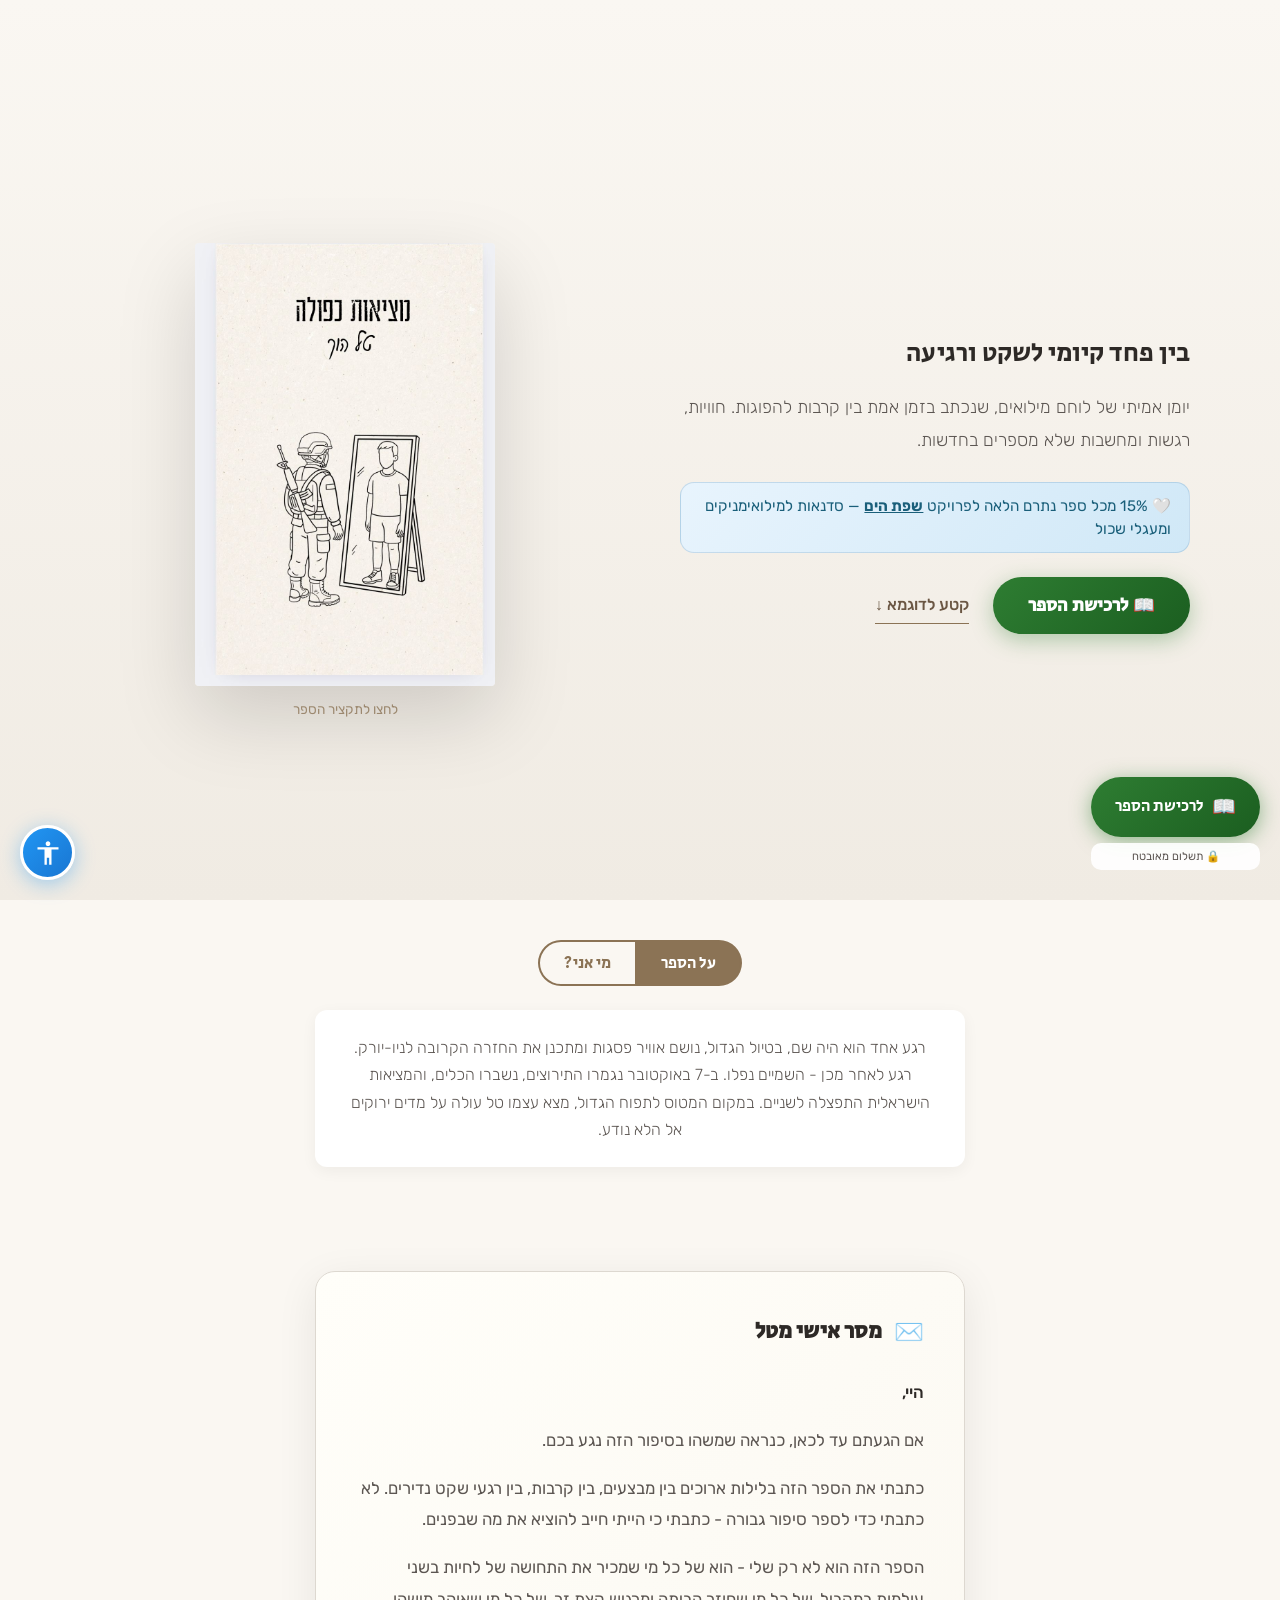
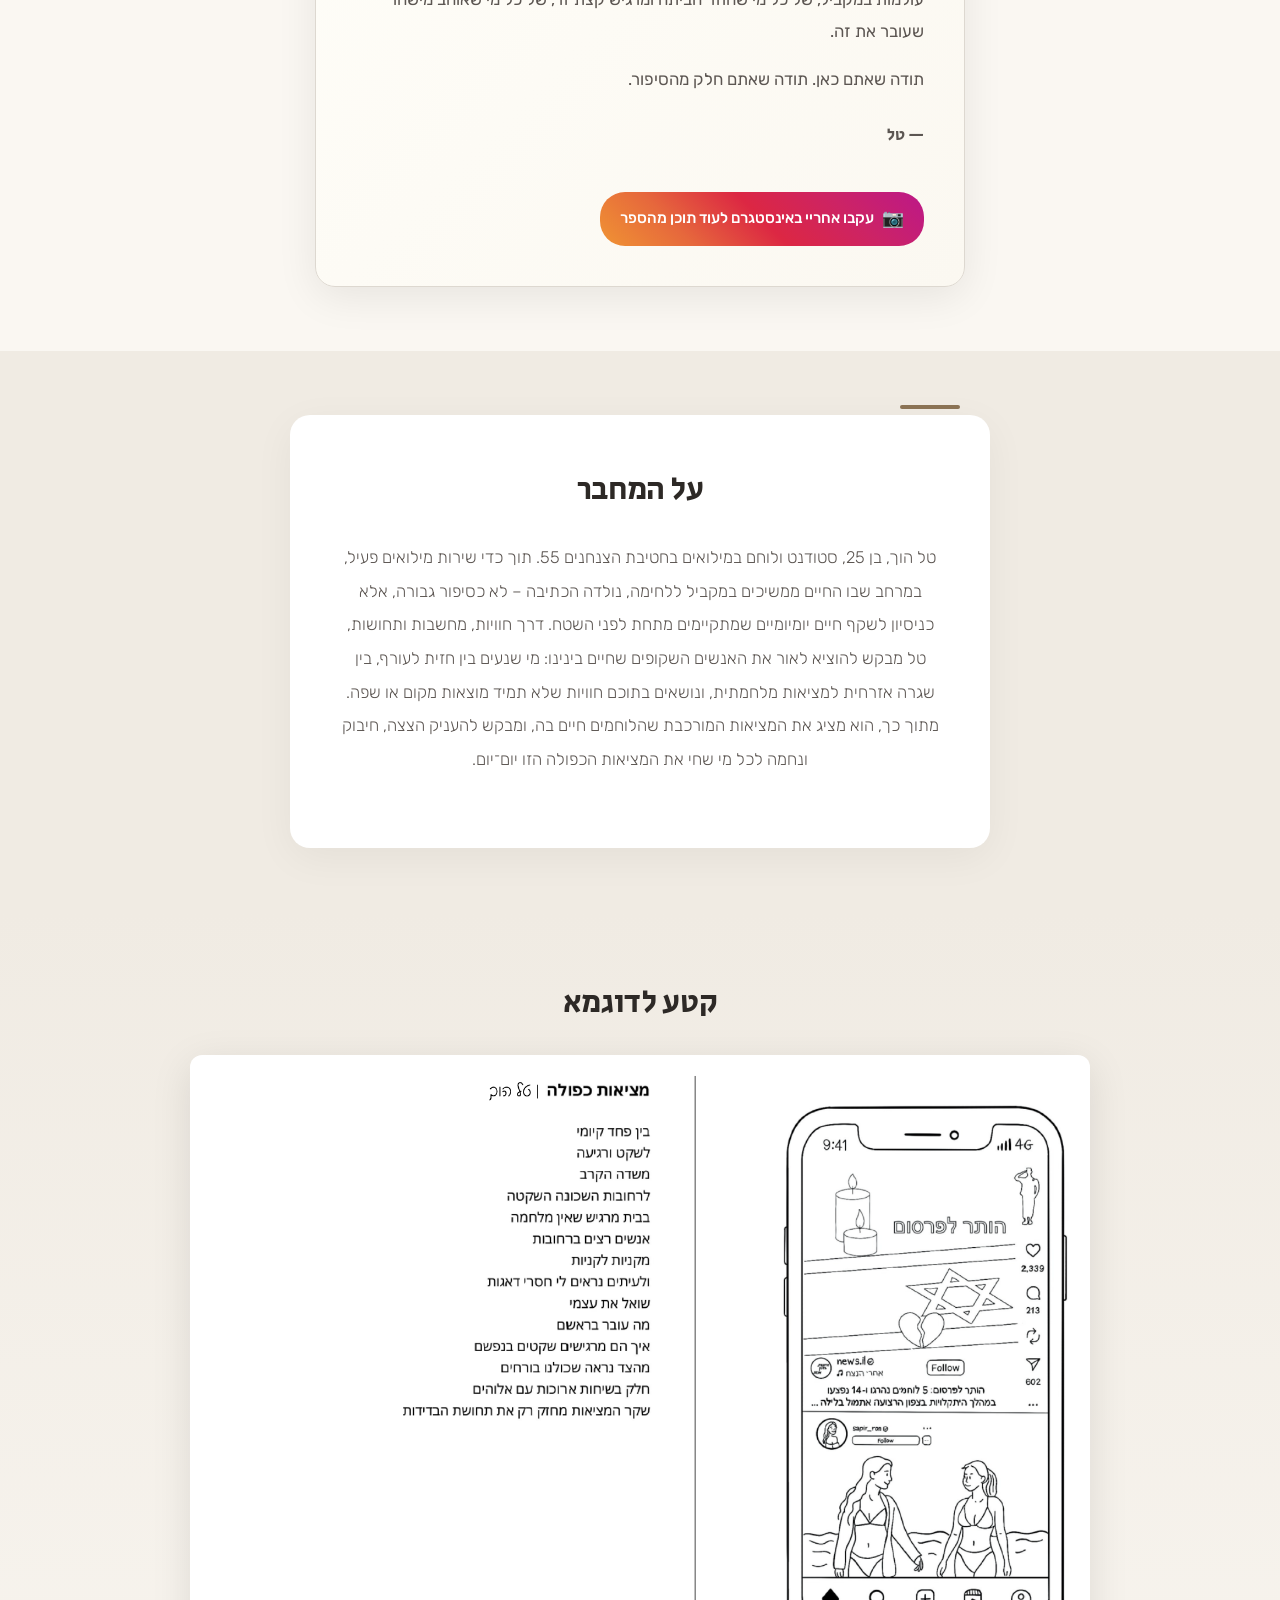
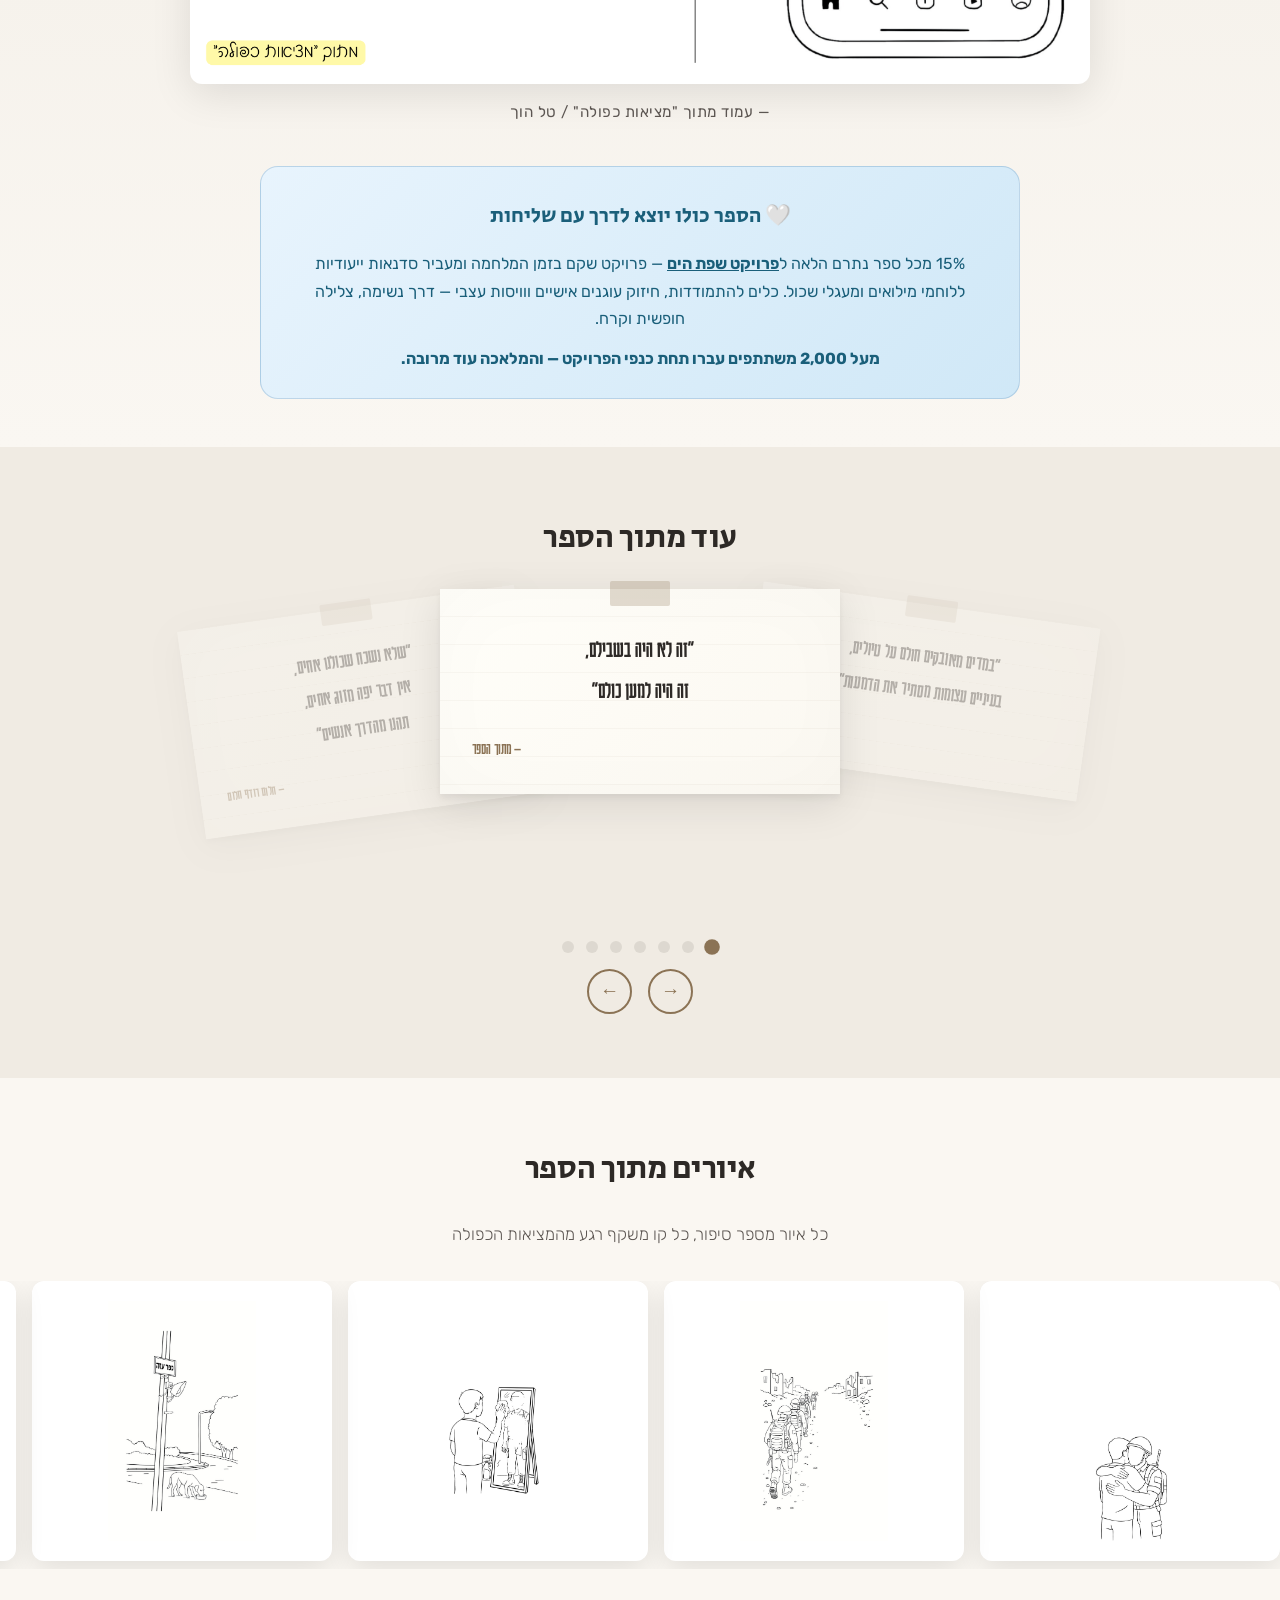
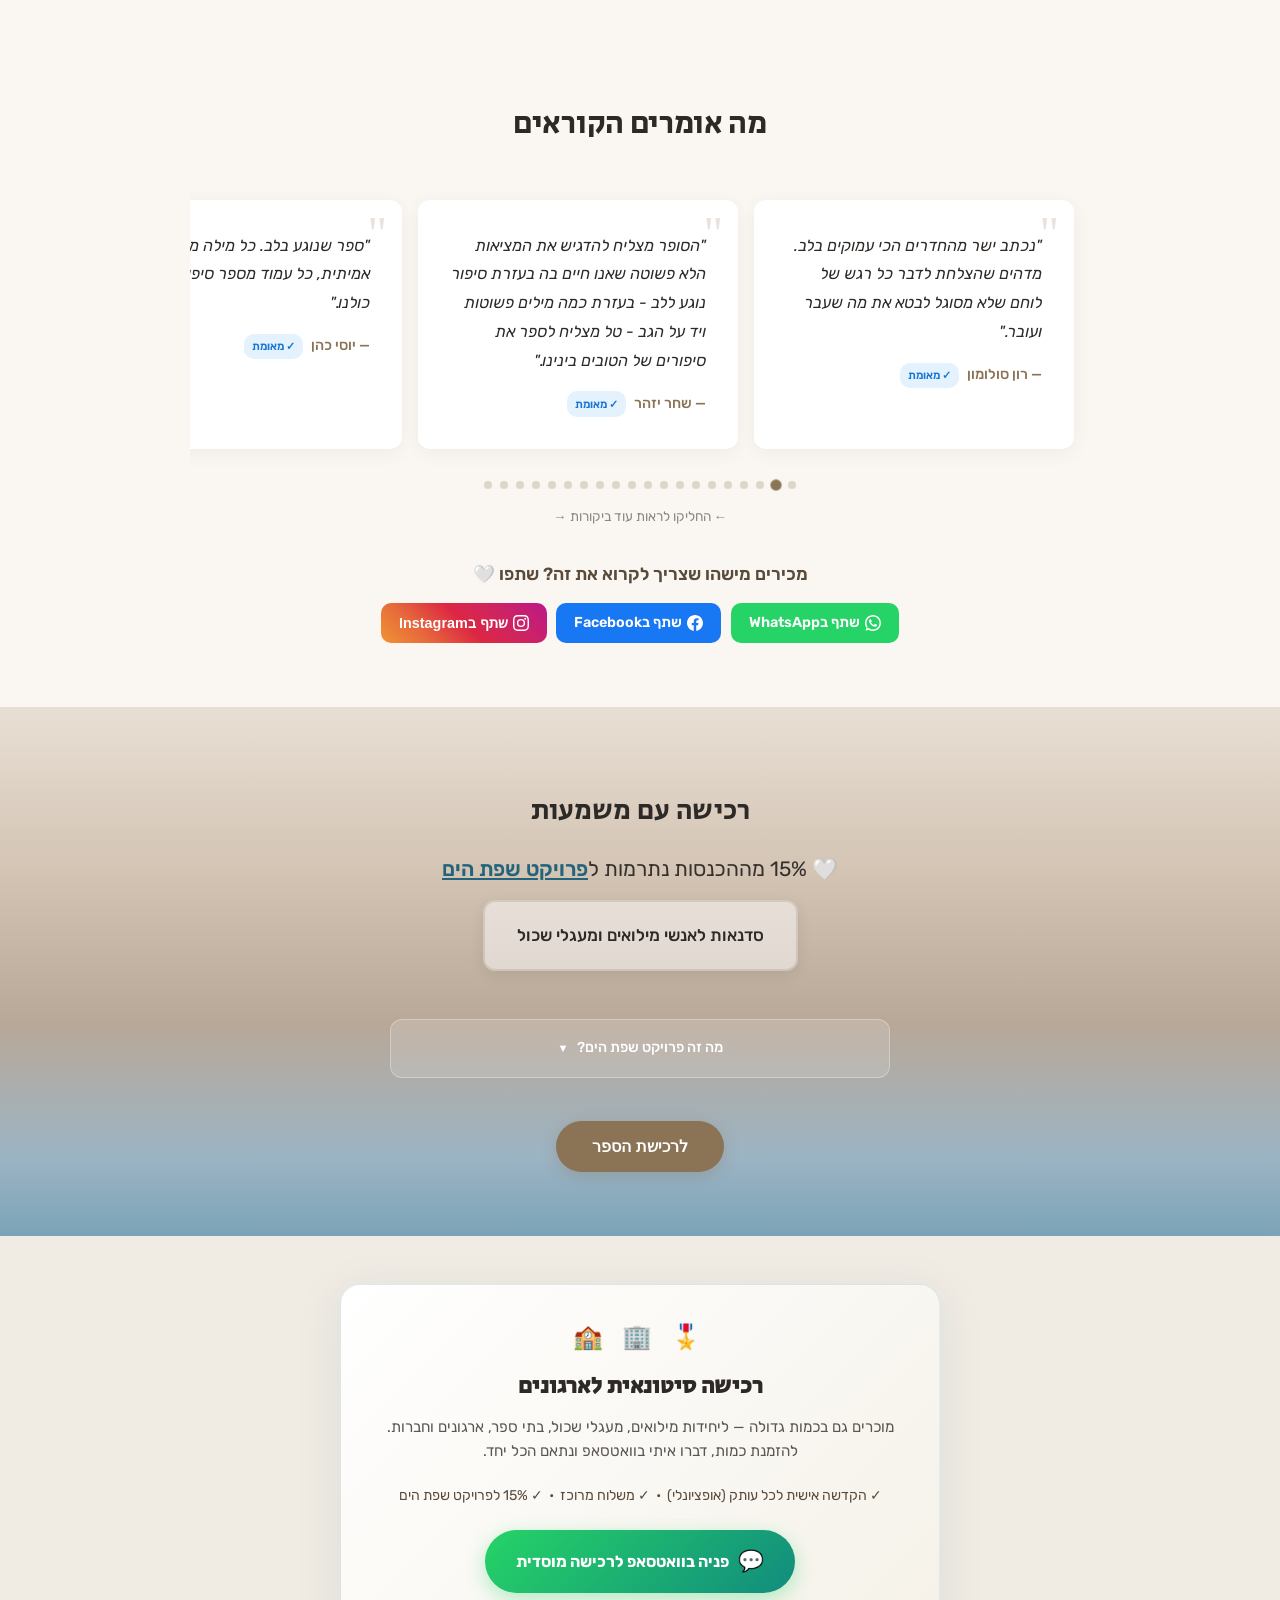
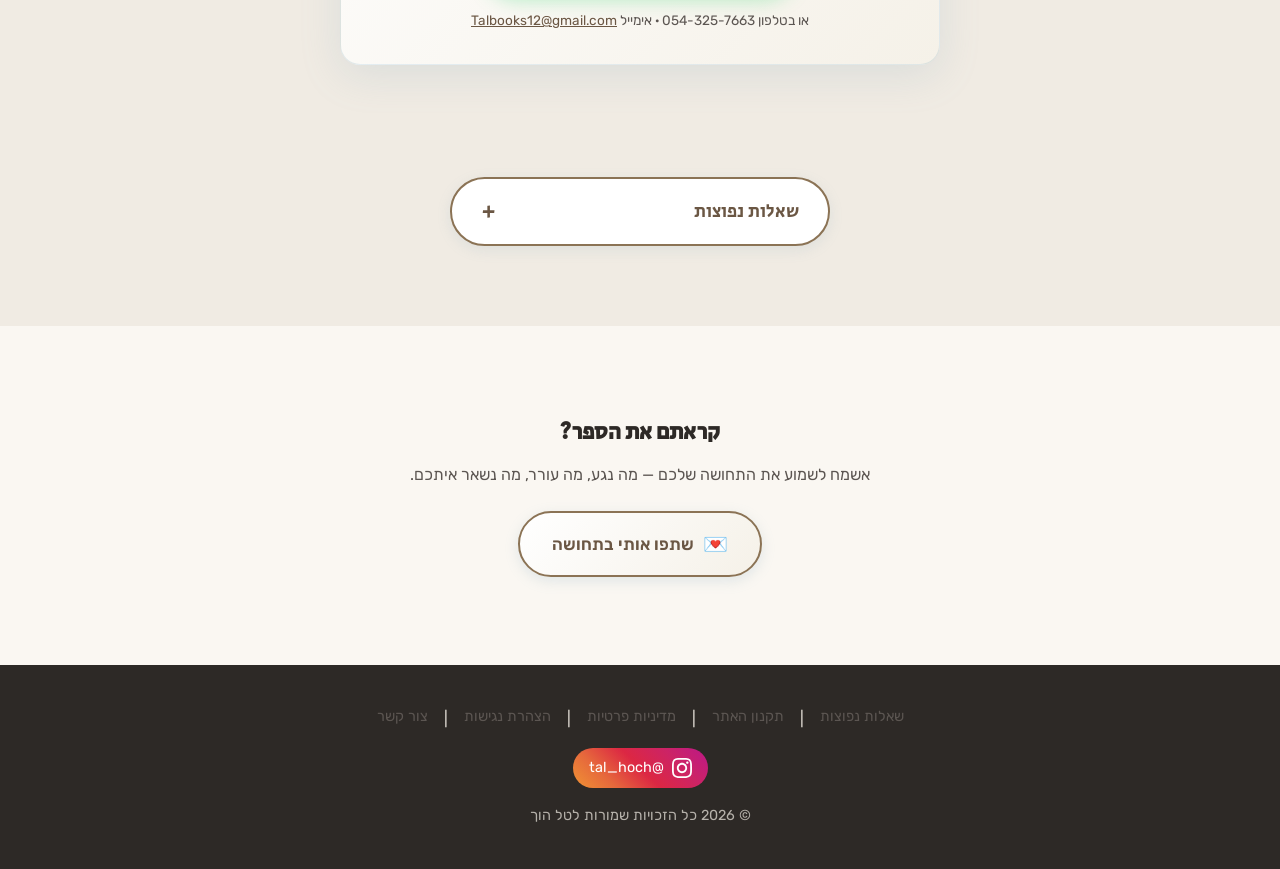
==== commit dd285657: "Checkout: restore 2&3 bundles, add custom-quantity picker (3+ = ₪69.99/copy), drop 4-copy bundle and" ====
--- a/index.html
+++ b/index.html
@@ -805,39 +805,55 @@
             background: var(--accent-dark);
         }
 
-        /* Two-card layout (single copy + bundle-via-WhatsApp) */
-        @media (min-width: 769px) {
-            .pricing-grid.pricing-grid-2 {
-                grid-template-columns: repeat(2, minmax(0, 1fr));
-                max-width: 560px;
-                margin-left: auto;
-                margin-right: auto;
-            }
-        }
-        .price-card-bundle {
-            background: linear-gradient(135deg, #FFFFFF 0%, #F0F9F0 100%);
-            border-color: #2E7D32;
+        /* Quantity picker card (custom amount, online checkout) */
+        .price-card-qty {
             display: flex;
             flex-direction: column;
-        }
-        .bundle-perks {
-            list-style: none;
-            padding: 0;
-            margin: 0.4rem 0 0.9rem;
-            text-align: right;
-            font-size: 0.86rem;
+            border-color: #2E7D32;
+        }
+        .qty-stepper {
+            display: flex;
+            align-items: center;
+            justify-content: center;
+            gap: 0.7rem;
+            margin: 0.4rem 0 0.6rem;
+        }
+        .qty-btn {
+            width: 36px;
+            height: 36px;
+            border-radius: 50%;
+            border: 2px solid var(--accent);
+            background: white;
+            color: var(--accent);
+            font-size: 1.4rem;
+            font-weight: 700;
+            line-height: 1;
+            cursor: pointer;
+            display: flex;
+            align-items: center;
+            justify-content: center;
+            transition: background 0.2s ease, color 0.2s ease;
+            -webkit-tap-highlight-color: transparent;
+        }
+        .qty-btn:hover, .qty-btn:active {
+            background: var(--accent);
+            color: white;
+        }
+        .qty-num {
+            font-family: 'Secular One', sans-serif;
+            font-size: 1.7rem;
             color: var(--text-dark);
-            line-height: 1.55;
-        }
-        .bundle-perks li {
-            margin-bottom: 0.35rem;
-        }
-        .bundle-wa-btn {
+            min-width: 2.2ch;
+            text-align: center;
+        }
+        .qty-price {
+            font-family: 'Secular One', sans-serif;
+            font-size: 1.5rem;
+            color: var(--accent);
+            margin-bottom: 0.25rem;
+        }
+        .price-card-qty .price-btn {
             margin-top: auto;
-            background: #25D366;
-        }
-        .bundle-wa-btn:hover {
-            background: #1da851;
         }
 
         .pricing-note {
@@ -2214,35 +2230,35 @@
 
         /* B2B / Organization Sales */
         .b2b-section {
-            padding: 4rem 2rem;
+            padding: 3rem 2rem;
             background: var(--bg-warm);
         }
         .b2b-card {
-            max-width: 880px;
+            max-width: 600px;
             margin: 0 auto;
             background: linear-gradient(135deg, #FFFFFF 0%, #F5F1E8 100%);
-            border-radius: 24px;
-            padding: 3rem 2.5rem;
+            border-radius: 20px;
+            padding: 2rem 1.8rem;
             box-shadow: 0 10px 40px rgba(123,163,184,0.18);
             border: 1px solid rgba(123,163,184,0.2);
             text-align: center;
         }
         .b2b-icon {
-            font-size: 2rem;
-            margin-bottom: 0.8rem;
-            letter-spacing: 0.5rem;
+            font-size: 1.5rem;
+            margin-bottom: 0.6rem;
+            letter-spacing: 0.4rem;
         }
         .b2b-card h2 {
             font-family: 'Secular One', sans-serif;
-            font-size: 1.8rem;
+            font-size: 1.45rem;
             color: var(--text-dark);
-            margin: 0 0 0.8rem;
+            margin: 0 0 0.6rem;
         }
         .b2b-subtitle {
-            font-size: 1.05rem;
+            font-size: 0.95rem;
             color: var(--text-secondary);
-            line-height: 1.6;
-            margin-bottom: 2rem;
+            line-height: 1.55;
+            margin-bottom: 1.3rem;
         }
         .b2b-pricing {
             display: grid;
@@ -2279,10 +2295,10 @@
             font-weight: normal;
         }
         .b2b-benefits {
-            font-size: 0.9rem;
+            font-size: 0.88rem;
             color: #5a4a3a;
-            margin-bottom: 2rem;
-            line-height: 1.8;
+            margin-bottom: 1.4rem;
+            line-height: 1.7;
         }
         .b2b-cta {
             display: inline-flex;
@@ -2290,14 +2306,14 @@
             gap: 0.6rem;
             background: linear-gradient(135deg, #25D366 0%, #128C7E 100%);
             color: white;
-            font-size: 1.1rem;
+            font-size: 1rem;
             font-weight: 700;
-            padding: 1rem 2.2rem;
+            padding: 0.85rem 1.9rem;
             border-radius: 50px;
             text-decoration: none;
             box-shadow: 0 6px 20px rgba(37,211,102,0.35);
             transition: all 0.2s;
-            min-height: 54px;
+            min-height: 48px;
         }
         .b2b-cta:hover {
             transform: translateY(-2px);
@@ -4088,24 +4104,42 @@
             <!-- Step 1: Choose Package -->
             <div id="pricingStep1">
                 <h2>בחרו את החבילה שלכם</h2>
-                <p class="pricing-subtitle">עותק בודד ברכישה ישירה · לכמה עותקים — דברו איתי אישית</p>
-
-                <div class="pricing-grid pricing-grid-2">
+                <p class="pricing-subtitle">חסכו בקנייה של מספר עותקים!</p>
+
+                <div class="pricing-grid">
                     <div class="price-card" onclick="selectPackage('עותק בודד', '79.99')">
                         <div class="price-label">עותק בודד</div>
                         <div class="price-current">₪79.99</div>
                         <div class="price-per-book">₪79.99 לעותק</div>
                         <span class="price-btn">לרכישה</span>
                     </div>
-                    <div class="price-card price-card-bundle">
-                        <div class="price-badge">לכמות 📚</div>
-                        <div class="price-label">כמה עותקים?</div>
-                        <ul class="bundle-perks">
-                            <li>🎁 עטיפת מתנה מהממת לכל עותק</li>
-                            <li>✍️ אפשרות למפגש Q&A עם הסופר</li>
-                            <li>🤝 ארגונים, יחידות ובתי ספר כבר רכשו בכמות</li>
-                        </ul>
-                        <a href="https://wa.me/972543257663?text=%D7%A9%D7%9C%D7%95%D7%9D%20%D7%98%D7%9C%2C%20%D7%90%D7%A0%D7%99%20%D7%9E%D7%A2%D7%95%D7%A0%D7%99%D7%99%D7%9F/%D7%AA%20%D7%9C%D7%A8%D7%9B%D7%95%D7%A9%20%D7%9E%D7%A1%D7%A4%D7%A8%20%D7%A2%D7%95%D7%AA%D7%A7%D7%99%D7%9D%20%D7%A9%D7%9C%20%D7%B4%D7%9E%D7%A6%D7%99%D7%90%D7%95%D7%AA%20%D7%9B%D7%A4%D7%95%D7%9C%D7%94%D7%B4%20%F0%9F%93%9A%0A%D7%9B%D7%9E%D7%94%20%D7%A2%D7%95%D7%AA%D7%A7%D7%99%D7%9D%3A%20%0A%D7%9C%D7%9E%D7%99/%D7%9C%D7%90%D7%99%D7%96%D7%95%20%D7%9E%D7%98%D7%A8%D7%94%3A%20%0A%D7%90%D7%A9%D7%9E%D7%97%20%D7%9C%D7%A4%D7%A8%D7%98%D7%99%D7%9D%20%D7%A2%D7%9C%20%D7%A2%D7%98%D7%99%D7%A4%D7%AA%20%D7%9E%D7%AA%D7%A0%D7%94%20%D7%95%D7%9E%D7%A4%D7%92%D7%A9%20%D7%A2%D7%9D%20%D7%94%D7%A1%D7%95%D7%A4%D7%A8%20%F0%9F%99%82" target="_blank" rel="noopener" class="price-btn bundle-wa-btn" onclick="if(typeof gtag!=='undefined')gtag('event','bundle_whatsapp_click',{event_category:'checkout'});if(typeof fbq!=='undefined')fbq('track','Contact');">💬 לפרטים בוואטסאפ</a>
+                    <div class="price-card" onclick="selectPackage('2 עותקים', '149.98')">
+                        <div class="price-badge">נהדר כמתנה 🎁</div>
+                        <div class="price-label">2 עותקים</div>
+                        <div class="price-current">₪149.98</div>
+                        <div class="price-per-book">₪74.99 לעותק</div>
+                        <div class="price-save">חסכון של ₪10</div>
+                        <span class="price-btn">לרכישה</span>
+                    </div>
+                    <div class="price-card featured" onclick="selectPackage('3 עותקים', '209.97')">
+                        <div class="price-badge">הכי נמכר 🔥</div>
+                        <div class="price-label">3 עותקים</div>
+                        <div class="price-current">₪209.97</div>
+                        <div class="price-per-book">₪69.99 לעותק</div>
+                        <div class="price-save">חסכון של ₪30</div>
+                        <span class="price-btn">לרכישה</span>
+                    </div>
+                    <div class="price-card price-card-qty" id="qtyCard">
+                        <div class="price-badge">בחרו כמות 📚</div>
+                        <div class="price-label">כמות אחרת</div>
+                        <div class="qty-stepper">
+                            <button type="button" class="qty-btn" onclick="changeQuantity(-1)" aria-label="הפחתת כמות">−</button>
+                            <span class="qty-num" id="quantityDisplay">4</span>
+                            <button type="button" class="qty-btn" onclick="changeQuantity(1)" aria-label="הוספת כמות">+</button>
+                        </div>
+                        <div class="qty-price" id="quantityPriceDisplay">₪279.96</div>
+                        <div class="price-per-book">₪69.99 לעותק (4+)</div>
+                        <span class="price-btn" onclick="confirmCustomQuantity()">לרכישה</span>
                     </div>
                 </div>
                 <div style="text-align:center;font-size:0.8rem;color:#888;margin-top:0.5rem;">🚚 משלוח ₪29.99 | 📍 איסוף עצמי חינם</div>
@@ -4125,7 +4159,7 @@
                     <button type="button" onclick="applyPromoCode()">החל</button>
                     <div id="promoMessage" role="status" aria-live="polite"></div>
                 </div>
-                <div style="font-size:0.8rem;color:#888;margin-top:0.6rem;text-align:center;">💡 לרכישה של 10 עותקים ומעלה — ראה מחיר מיוחד למטה</div>
+                <div style="font-size:0.8rem;color:#888;margin-top:0.6rem;text-align:center;">💡 רוצים כמות אחרת? בחרו את מספר העותקים בכרטיס "כמות אחרת" (₪69.99 לעותק מ-3 ומעלה)</div>
 
                 <p class="pricing-note">🤍 חלק מכל רכישה נתרמת לפרויקט שפת הים</p>
                 <div class="project-info-ticker" onclick="this.classList.toggle('expanded')">
@@ -4812,6 +4846,7 @@
         function openPricing() {
             document.getElementById('pricingPopup').classList.add('open');
             document.body.style.overflow = 'hidden';
+            updateQuantityPrice(); // render the custom-quantity card price
             if (typeof gtag !== 'undefined') {
                 gtag('event', 'view_item', {
                     currency: 'ILS',
@@ -4863,8 +4898,7 @@
 
         function getPerCopyPrice(qty) {
             if (promoActive) return PROMO_PRICE;
-            if (qty >= 4) return 70;     // bulk floor: never cheaper than ₪70/copy
-            if (qty >= 3) return 69.99;
+            if (qty >= 3) return 69.99;  // 3+ copies (incl. 10, 20, ...) always ₪69.99/copy
             if (qty >= 2) return 74.99;
             return 79.99;
         }
@@ -4886,7 +4920,7 @@
 
         function updatePackageCardPrices() {
             const cards = document.querySelectorAll('.pricing-grid .price-card');
-            [1, 2, 3, 4].forEach((qty, idx) => {
+            [1, 2, 3].forEach((qty, idx) => { // 4th card is the custom-quantity picker, handled separately
                 if (!cards[idx]) return;
                 const perCopy = getPerCopyPrice(qty);
                 const total = (perCopy * qty).toFixed(2);
@@ -4927,9 +4961,9 @@
 
         function confirmCustomQuantity() {
             const perCopy = getPerCopyPrice(customQuantity);
-            const total = perCopy * customQuantity;
+            const total = (perCopy * customQuantity).toFixed(2);
             const label = customQuantity === 1 ? 'עותק בודד' : customQuantity + ' עותקים';
-            selectPackage(label, total.toString());
+            selectPackage(label, total);
         }
 
         function parsePackageQuantity(packageName) {
@@ -5843,23 +5877,8 @@
         <div class="container">
             <div class="b2b-card">
                 <div class="b2b-icon">🎖️ 🏢 🏫</div>
-                <h2>רכישה לארגון, יחידה או בית ספר</h2>
-                <p class="b2b-subtitle">מחיר מיוחד לרכישה כמותית — ליחידות מילואים, מעגלי שכול, בתי ספר, ארגונים וחברות</p>
-
-                <div class="b2b-pricing">
-                    <div class="b2b-tier">
-                        <div class="b2b-tier-qty">10–29 עותקים</div>
-                        <div class="b2b-tier-price">₪55 <span>לעותק</span></div>
-                    </div>
-                    <div class="b2b-tier">
-                        <div class="b2b-tier-qty">30–99 עותקים</div>
-                        <div class="b2b-tier-price">₪45 <span>לעותק</span></div>
-                    </div>
-                    <div class="b2b-tier">
-                        <div class="b2b-tier-qty">100+ עותקים</div>
-                        <div class="b2b-tier-price">מחיר מיוחד</div>
-                    </div>
-                </div>
+                <h2>רכישה סיטונאית לארגונים</h2>
+                <p class="b2b-subtitle">מוכרים גם בכמות גדולה — ליחידות מילואים, מעגלי שכול, בתי ספר, ארגונים וחברות. להזמנת כמות, דברו איתי בוואטסאפ ונתאם הכל יחד.</p>
 
                 <div class="b2b-benefits">
                     ✓ הקדשה אישית לכל עותק (אופציונלי) &nbsp;•&nbsp; ✓ משלוח מרוכז &nbsp;•&nbsp; ✓ 15% לפרויקט שפת הים
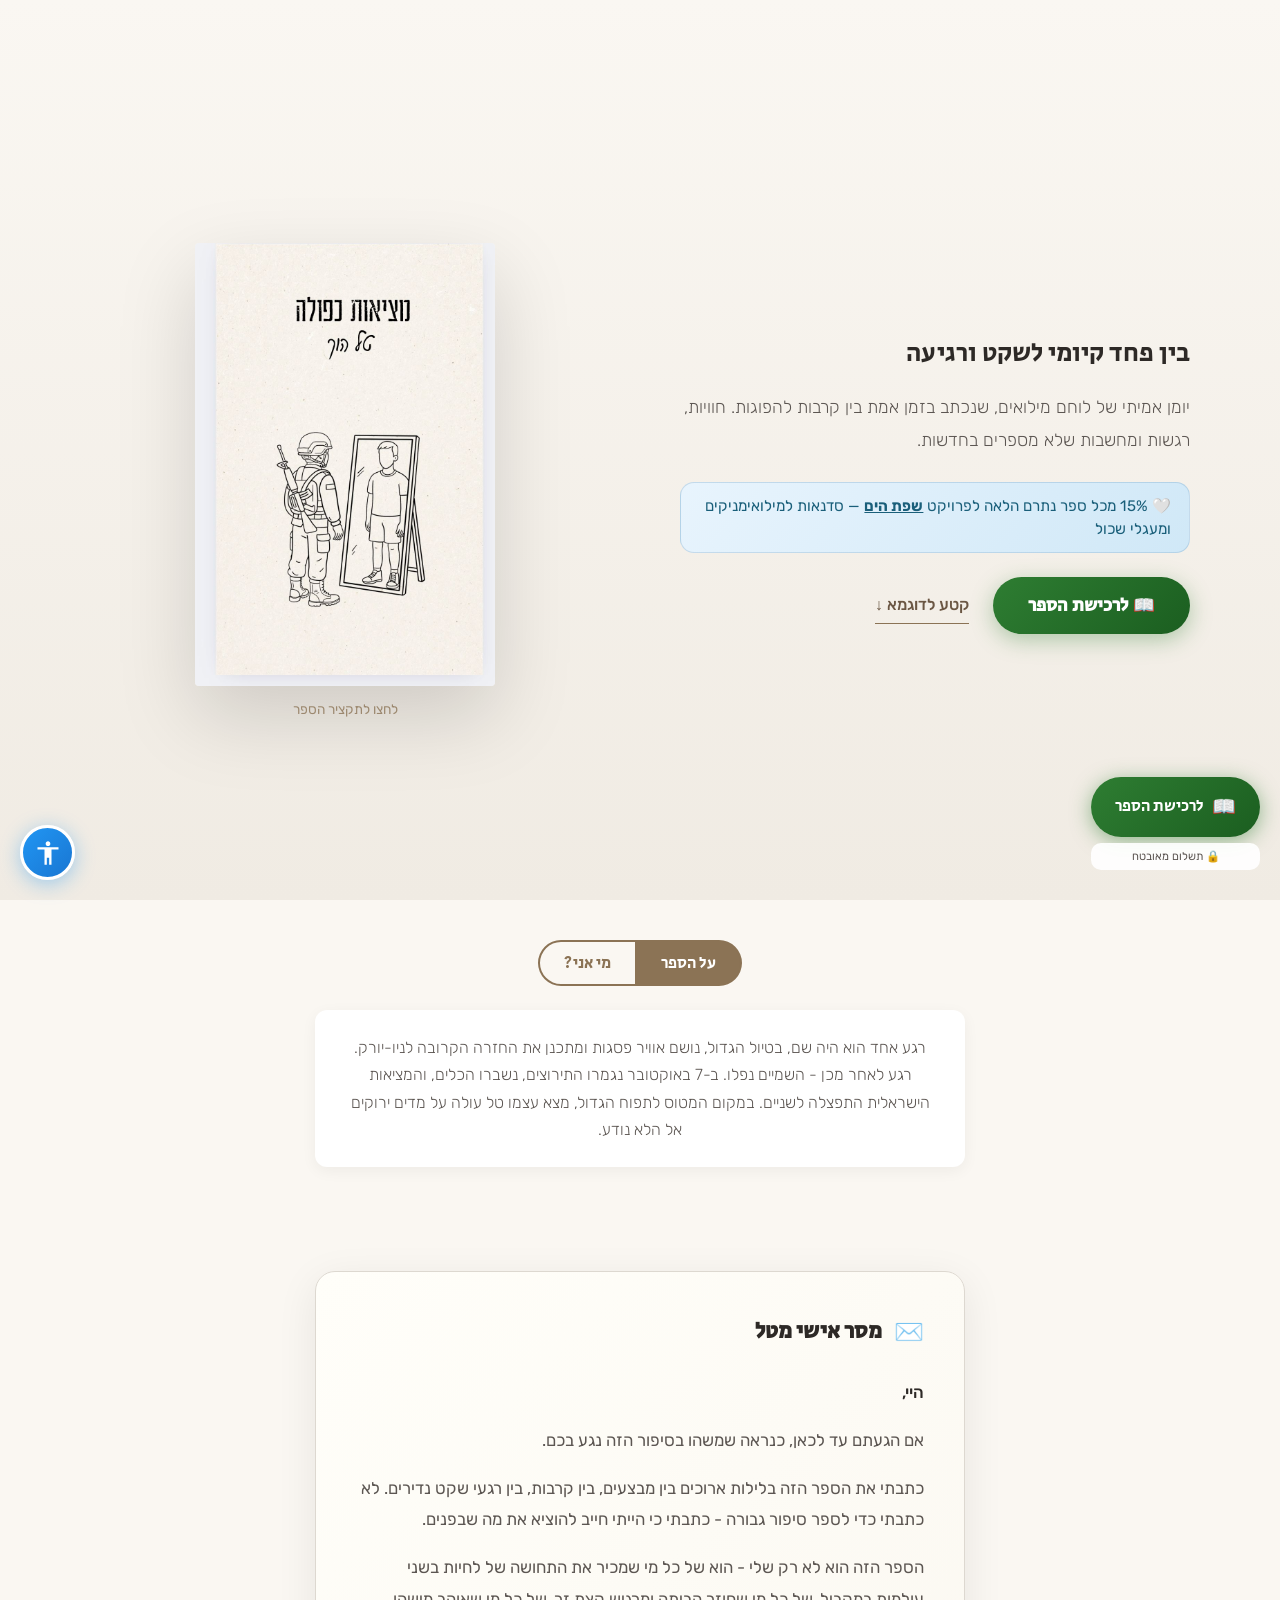
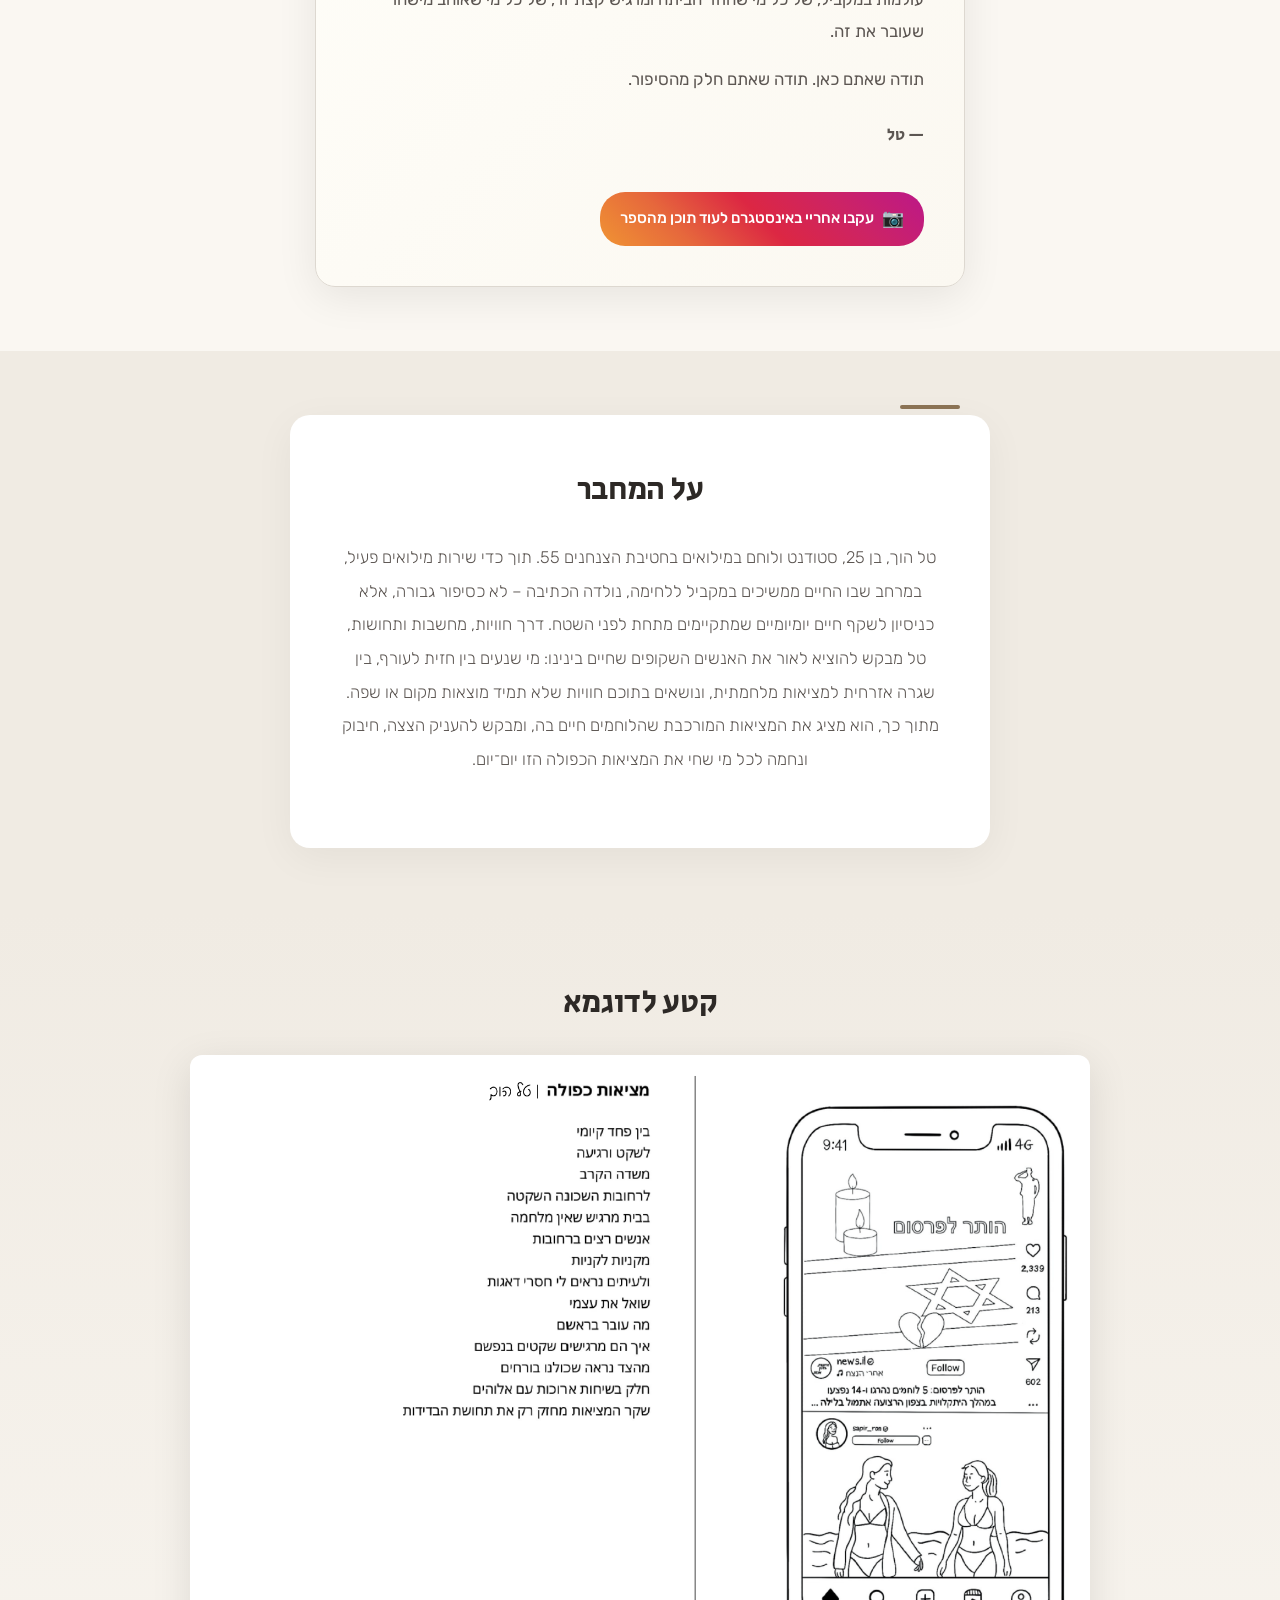
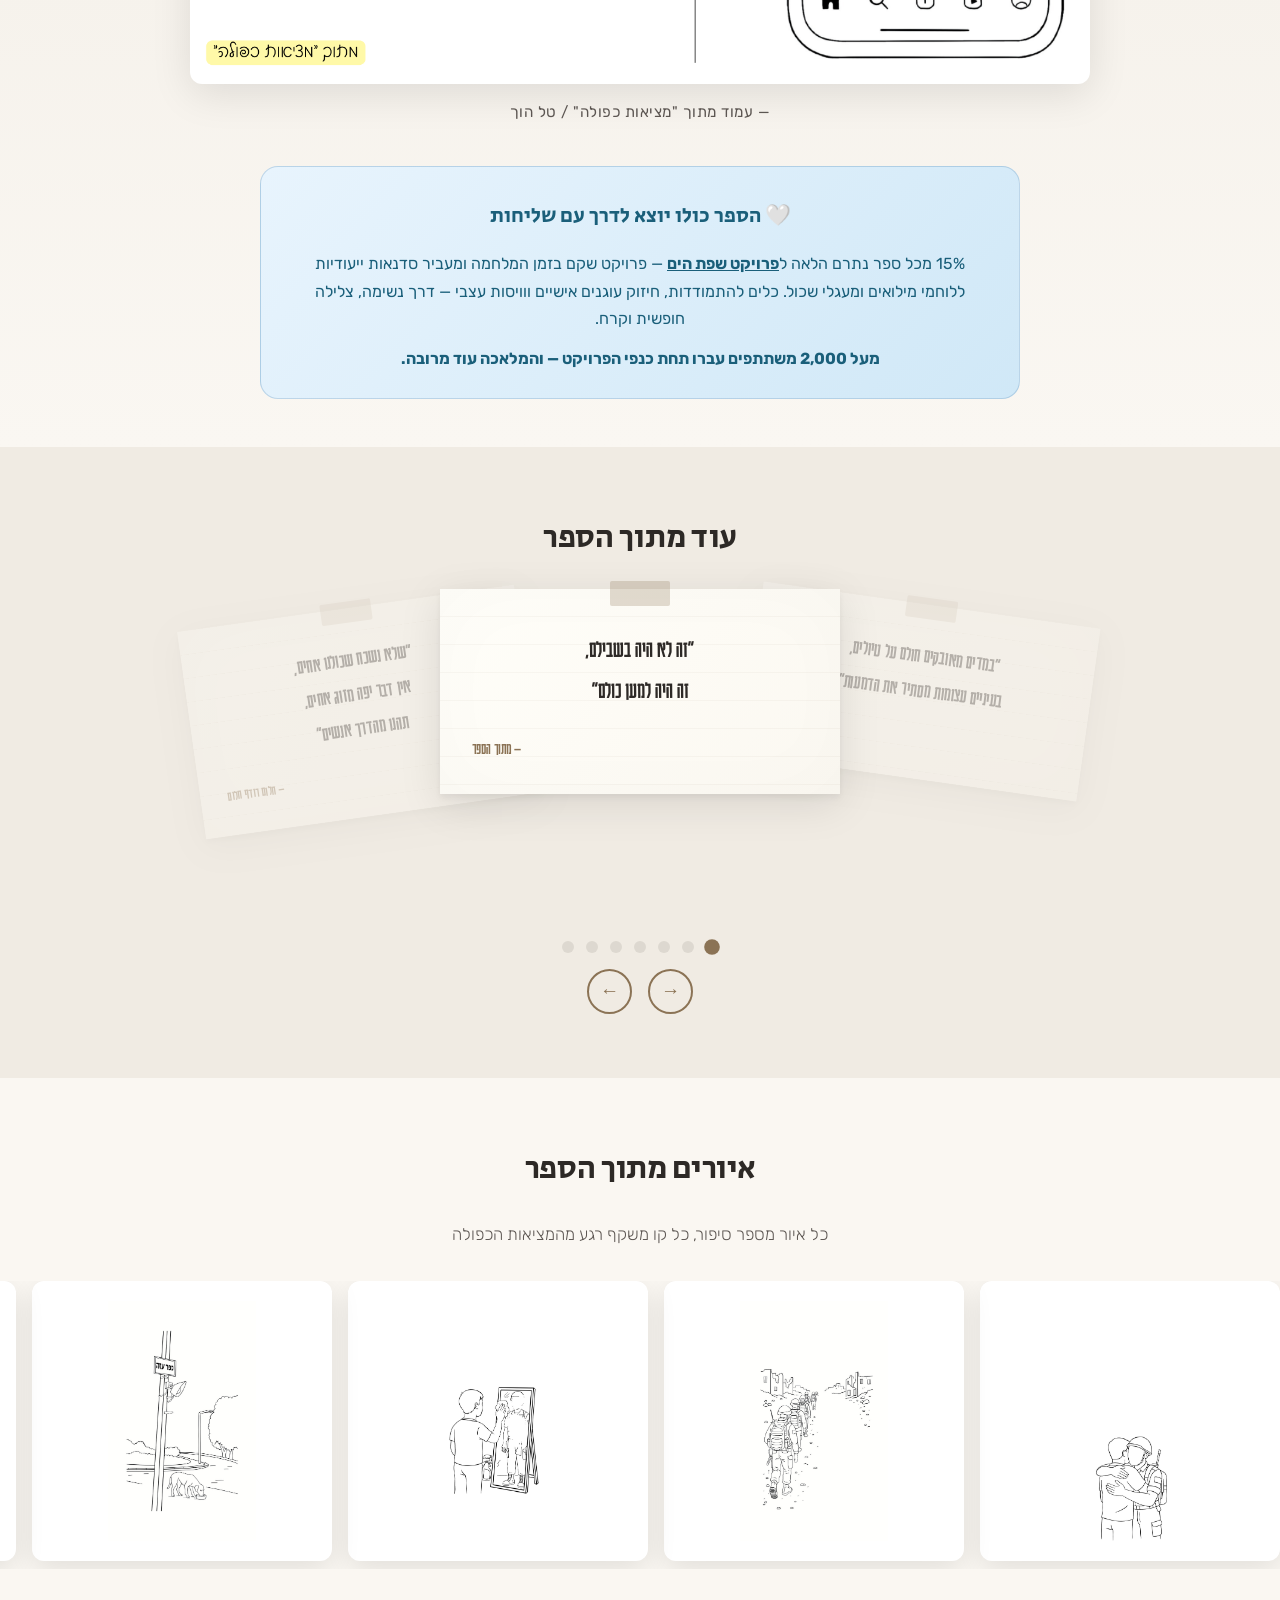
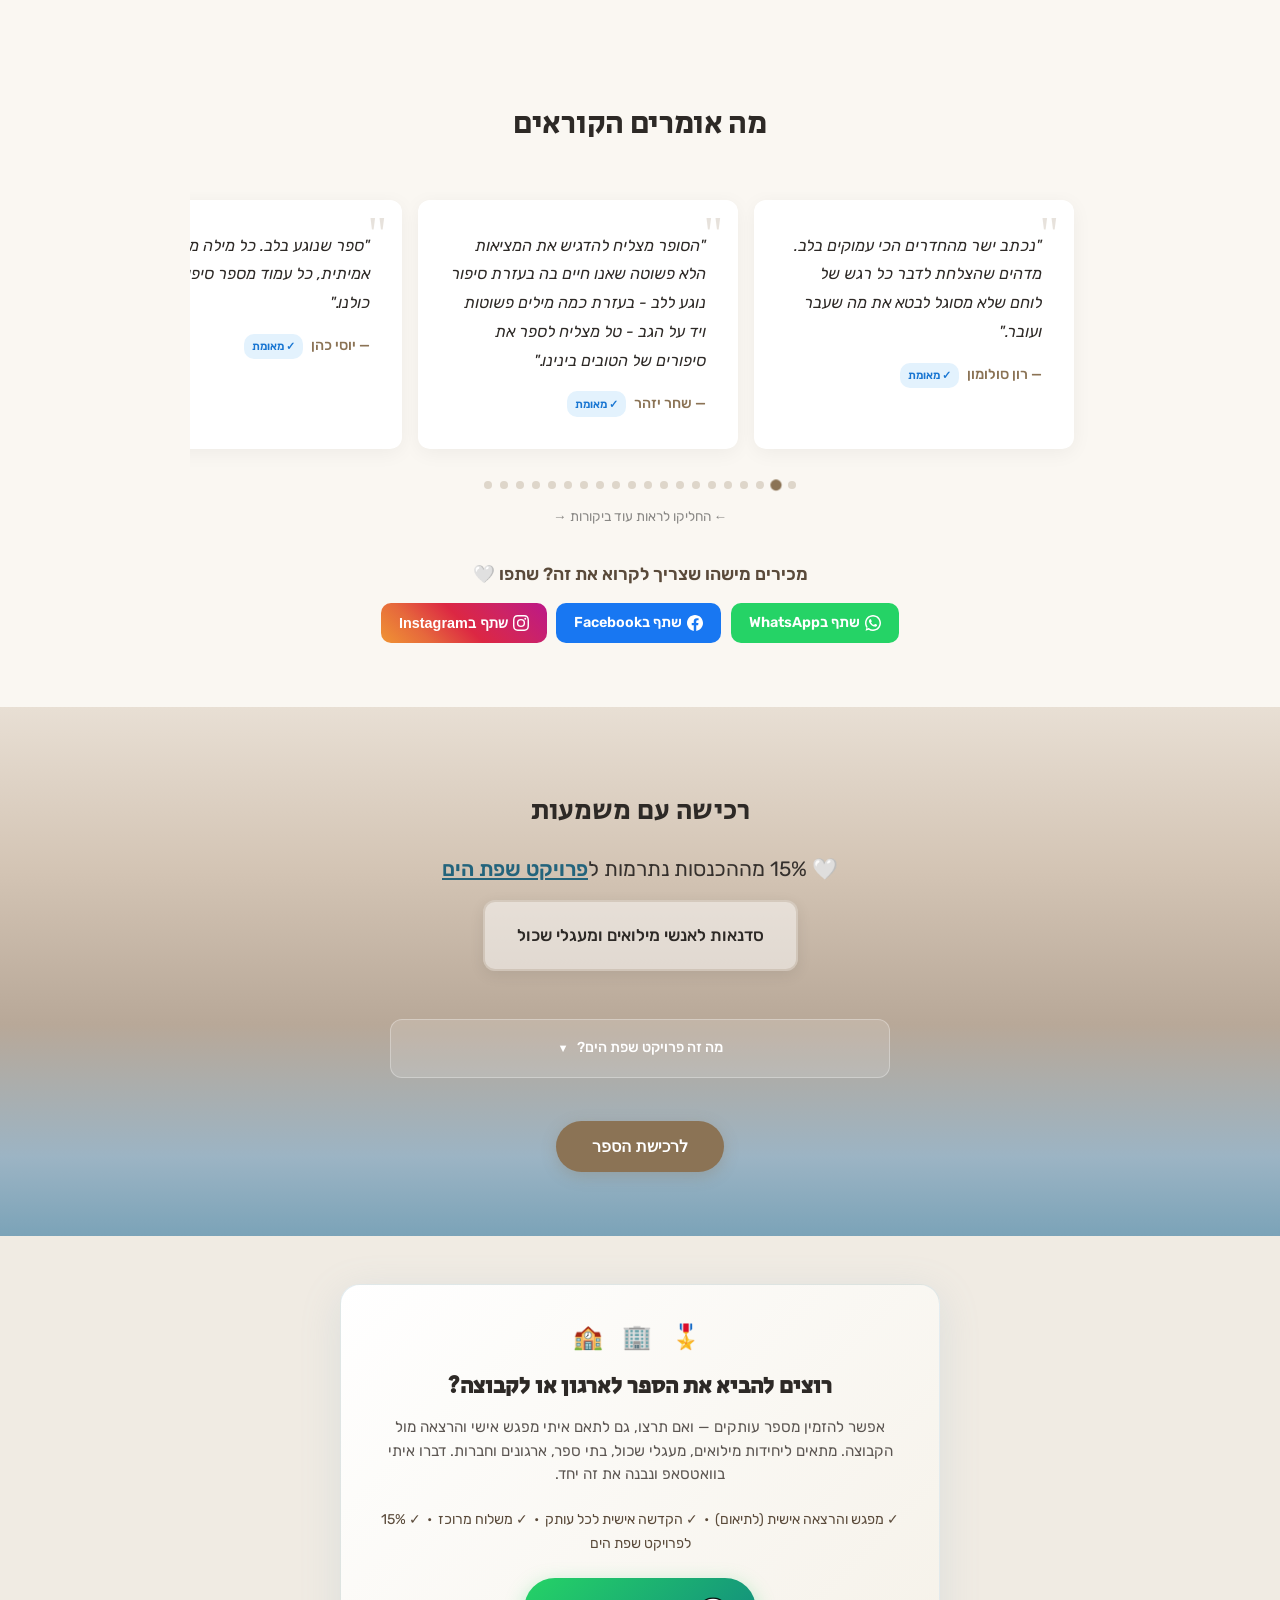
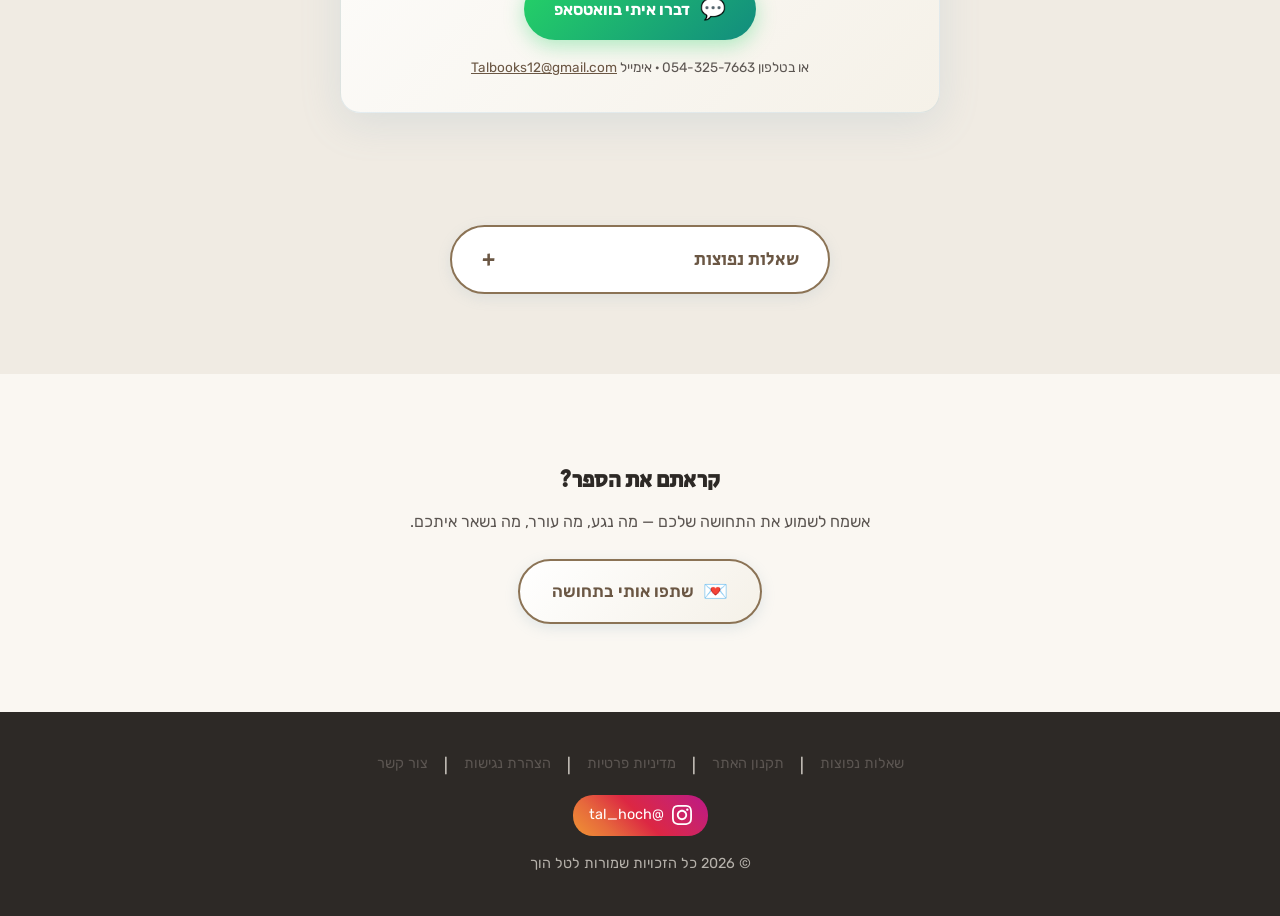
==== commit 4fc05873: "B2B: warmer personal copy, offer to coordinate meeting + lecture Co-Authored-By: Claude Opus 4.8 (1M" ====
--- a/index.html
+++ b/index.html
@@ -5877,16 +5877,16 @@
         <div class="container">
             <div class="b2b-card">
                 <div class="b2b-icon">🎖️ 🏢 🏫</div>
-                <h2>רכישה סיטונאית לארגונים</h2>
-                <p class="b2b-subtitle">מוכרים גם בכמות גדולה — ליחידות מילואים, מעגלי שכול, בתי ספר, ארגונים וחברות. להזמנת כמות, דברו איתי בוואטסאפ ונתאם הכל יחד.</p>
+                <h2>רוצים להביא את הספר לארגון או לקבוצה?</h2>
+                <p class="b2b-subtitle">אפשר להזמין מספר עותקים — ואם תרצו, גם לתאם איתי מפגש אישי והרצאה מול הקבוצה. מתאים ליחידות מילואים, מעגלי שכול, בתי ספר, ארגונים וחברות. דברו איתי בוואטסאפ ונבנה את זה יחד.</p>
 
                 <div class="b2b-benefits">
-                    ✓ הקדשה אישית לכל עותק (אופציונלי) &nbsp;•&nbsp; ✓ משלוח מרוכז &nbsp;•&nbsp; ✓ 15% לפרויקט שפת הים
+                    ✓ מפגש והרצאה אישית (לתיאום) &nbsp;•&nbsp; ✓ הקדשה אישית לכל עותק &nbsp;•&nbsp; ✓ משלוח מרוכז &nbsp;•&nbsp; ✓ 15% לפרויקט שפת הים
                 </div>
 
-                <a href="https://wa.me/972543257663?text=%D7%A9%D7%9C%D7%95%D7%9D%20%D7%98%D7%9C%2C%20%D7%90%D7%A0%D7%99%20%D7%9E%D7%A2%D7%95%D7%A0%D7%99%D7%99%D7%9F%2F%D7%AA%20%D7%91%D7%A8%D7%9B%D7%99%D7%A9%D7%94%20%D7%9B%D7%9E%D7%95%D7%AA%D7%99%D7%AA%20%D7%A9%D7%9C%20%22%D7%9E%D7%A6%D7%99%D7%90%D7%95%D7%AA%20%D7%9B%D7%A4%D7%95%D7%9C%D7%94%22.%0A%0A%D7%A9%D7%9D%20%D7%94%D7%90%D7%A8%D7%92%D7%95%D7%9F%3A%20%0A%D7%9B%D7%9E%D7%95%D7%AA%20%D7%9E%D7%A9%D7%95%D7%A2%D7%A8%D7%AA%3A%20%0A%D7%9E%D7%98%D7%A8%D7%94%3A%20%0A%D7%90%D7%A9%D7%9E%D7%97%20%D7%9C%D7%A4%D7%A8%D7%98%D7%99%D7%9D." target="_blank" rel="noopener" class="b2b-cta" onclick="if(typeof gtag!=='undefined')gtag('event','b2b_whatsapp_click',{event_category:'b2b'});if(typeof fbq!=='undefined')fbq('track','Contact');">
+                <a href="https://wa.me/972543257663?text=%D7%A9%D7%9C%D7%95%D7%9D%20%D7%98%D7%9C%2C%20%D7%90%D7%A0%D7%99%20%D7%9E%D7%A2%D7%95%D7%A0%D7%99%D7%99%D7%9F/%D7%AA%20%D7%9C%D7%94%D7%96%D7%9E%D7%99%D7%9F%20%D7%9E%D7%A1%D7%A4%D7%A8%20%D7%A2%D7%95%D7%AA%D7%A7%D7%99%D7%9D%20%D7%A9%D7%9C%20%D7%B4%D7%9E%D7%A6%D7%99%D7%90%D7%95%D7%AA%20%D7%9B%D7%A4%D7%95%D7%9C%D7%94%D7%B4%20%D7%9C%D7%90%D7%A8%D7%92%D7%95%D7%9F/%D7%A7%D7%91%D7%95%D7%A6%D7%94.%0A%D7%A9%D7%9D%20%D7%94%D7%90%D7%A8%D7%92%D7%95%D7%9F%3A%20%0A%D7%9B%D7%9E%D7%95%D7%AA%20%D7%9E%D7%A9%D7%95%D7%A2%D7%A8%D7%AA%3A%20%0A%D7%95%D7%9E%D7%AA%D7%A2%D7%A0%D7%99%D7%99%D7%9F/%D7%AA%20%D7%92%D7%9D%20%D7%91%D7%9E%D7%A4%D7%92%D7%A9%20%D7%95%D7%94%D7%A8%D7%A6%D7%90%D7%94%20%D7%A9%D7%9C%D7%9A%20%F0%9F%99%82%0A%D7%90%D7%A9%D7%9E%D7%97%20%D7%9C%D7%A4%D7%A8%D7%98%D7%99%D7%9D." target="_blank" rel="noopener" class="b2b-cta" onclick="if(typeof gtag!=='undefined')gtag('event','b2b_whatsapp_click',{event_category:'b2b'});if(typeof fbq!=='undefined')fbq('track','Contact');">
                     <span class="b2b-cta-icon">💬</span>
-                    <span>פניה בוואטסאפ לרכישה מוסדית</span>
+                    <span>דברו איתי בוואטסאפ</span>
                 </a>
                 <div class="b2b-contact-note">או בטלפון 054-325-7663 · אימייל <a href="mailto:Talbooks12@gmail.com">Talbooks12@gmail.com</a></div>
             </div>
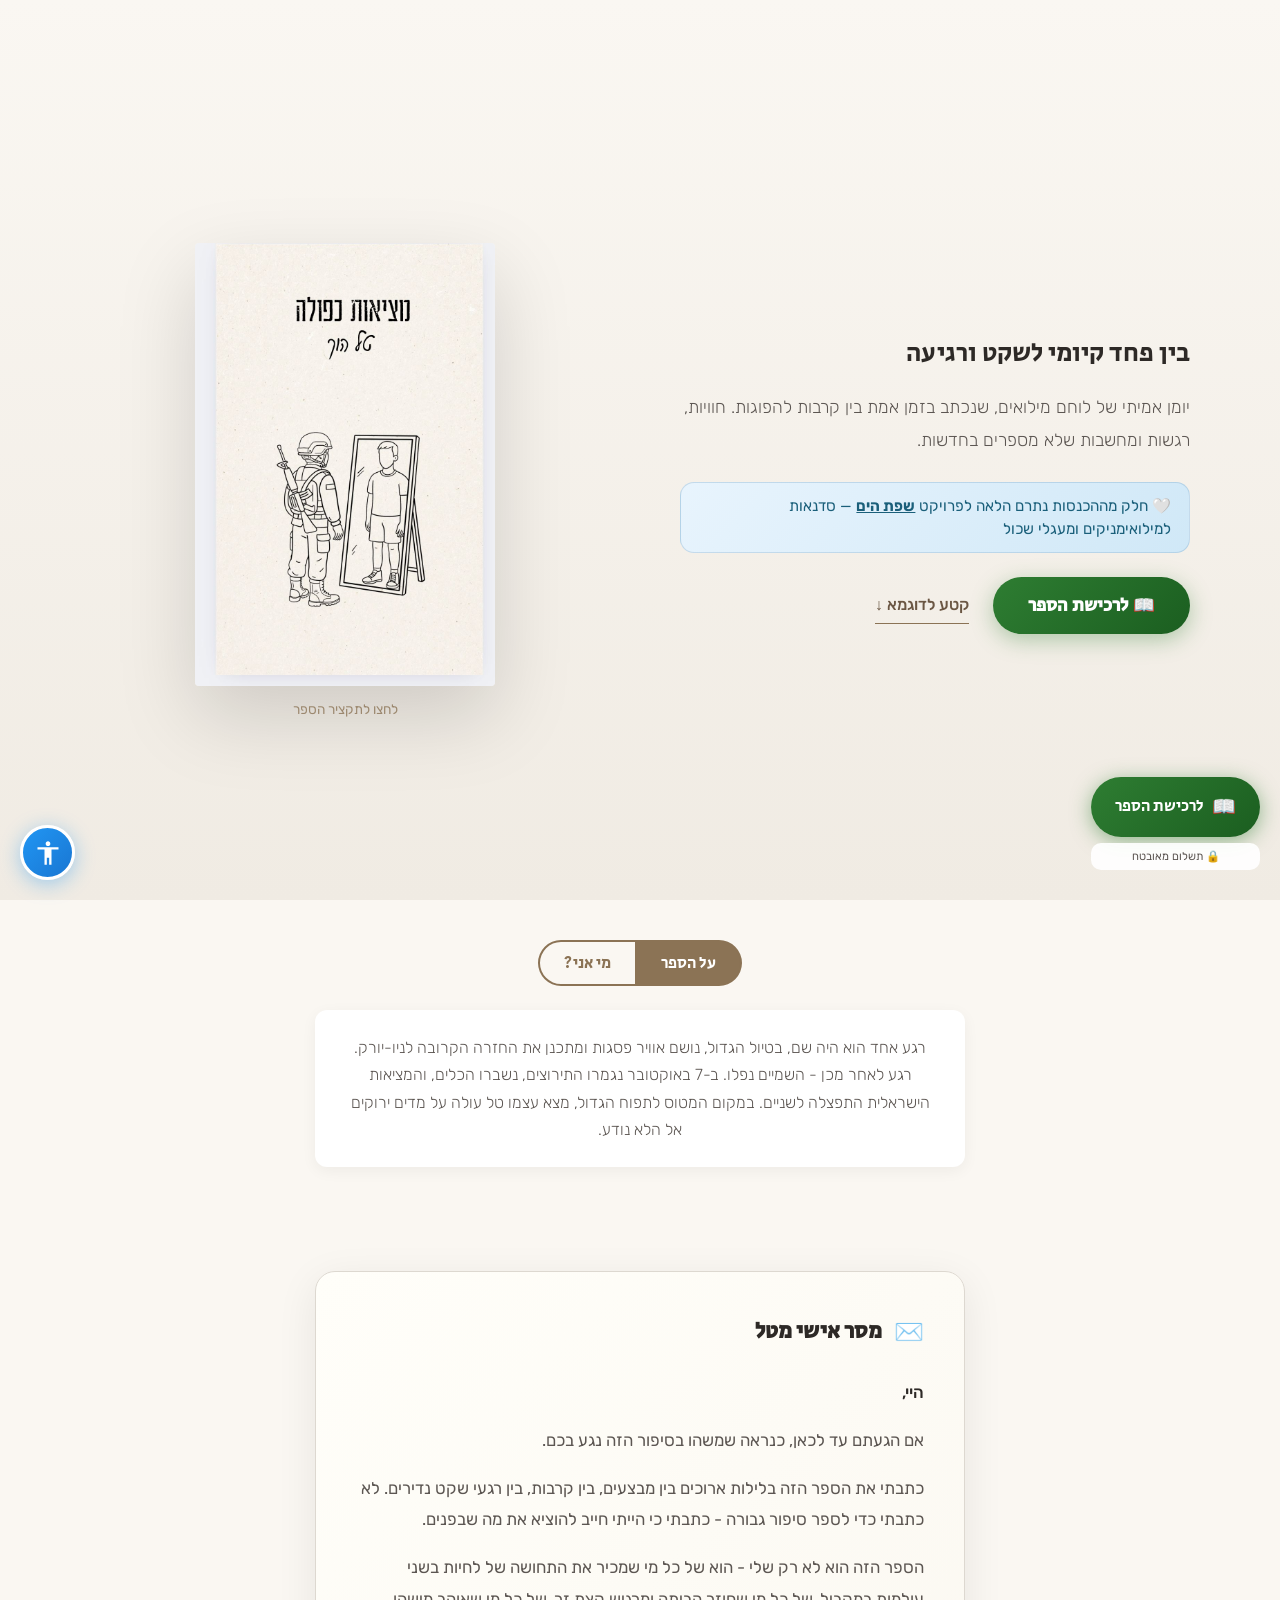
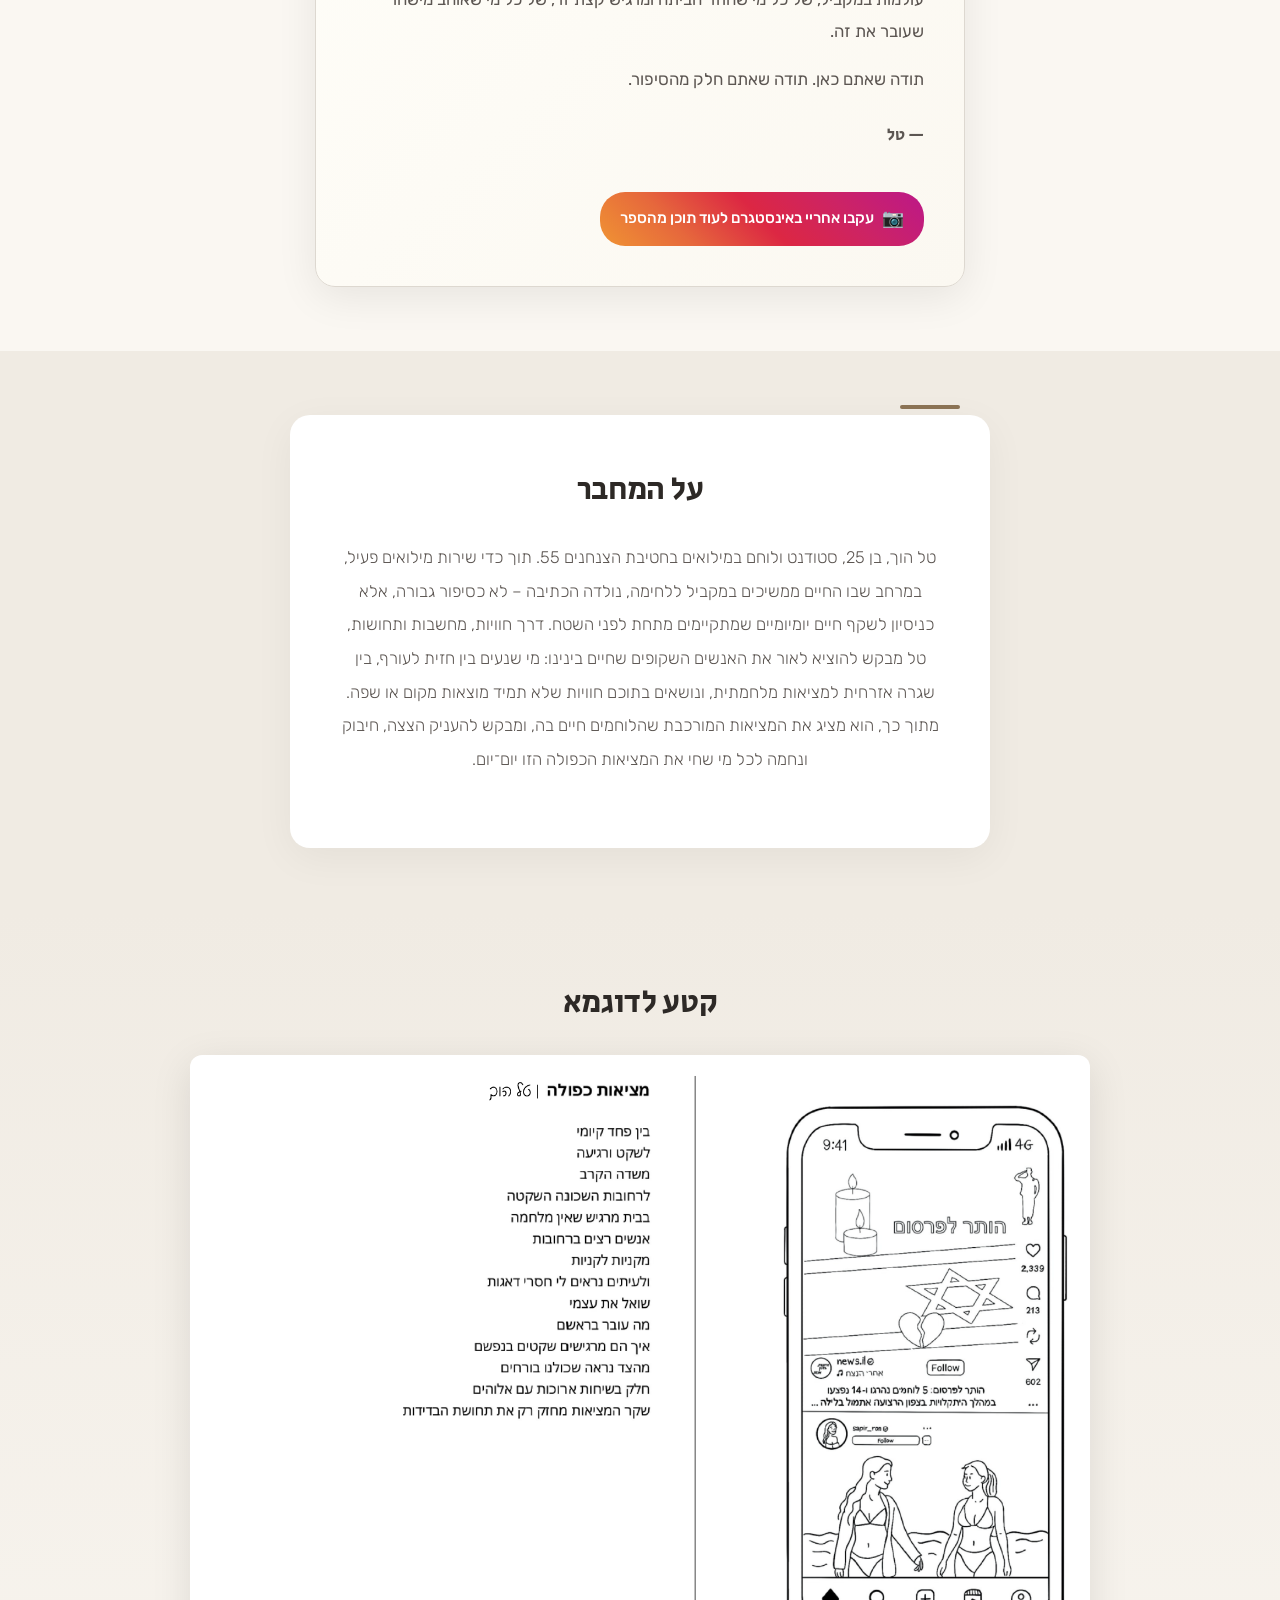
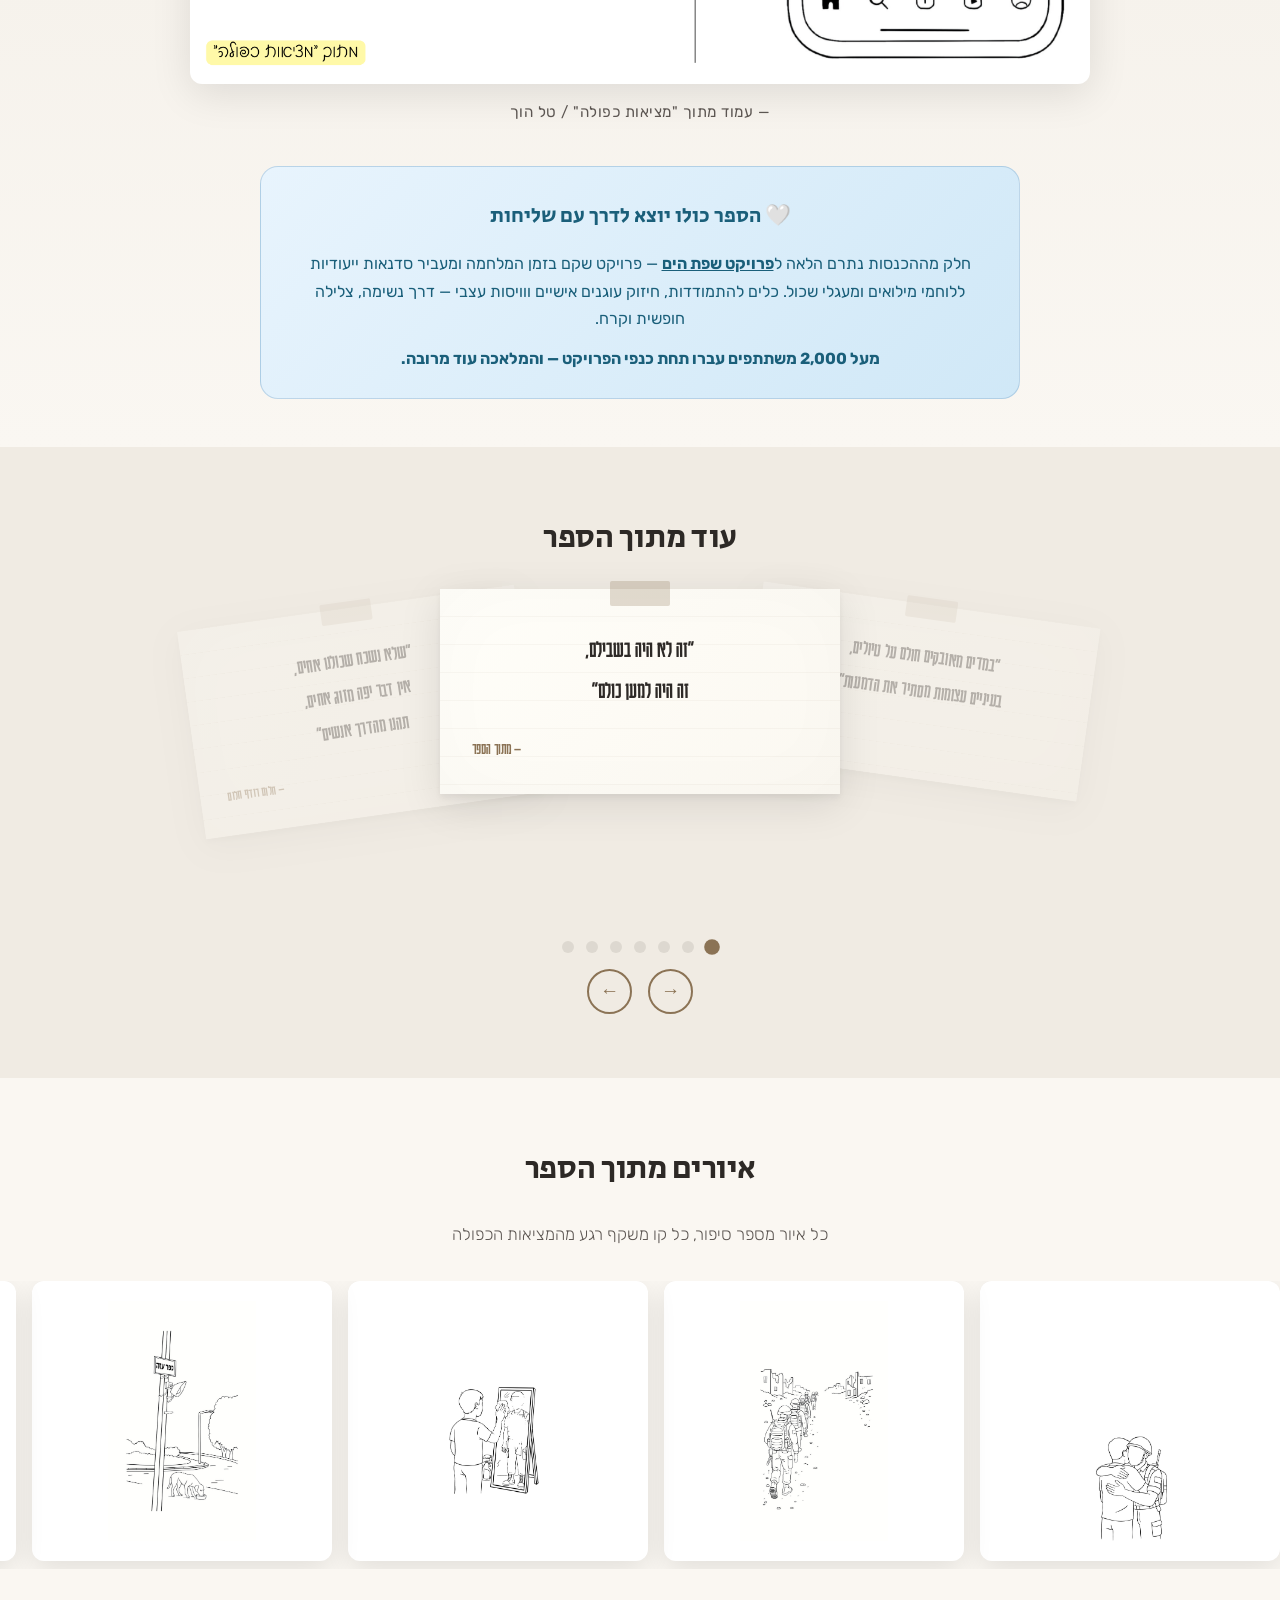
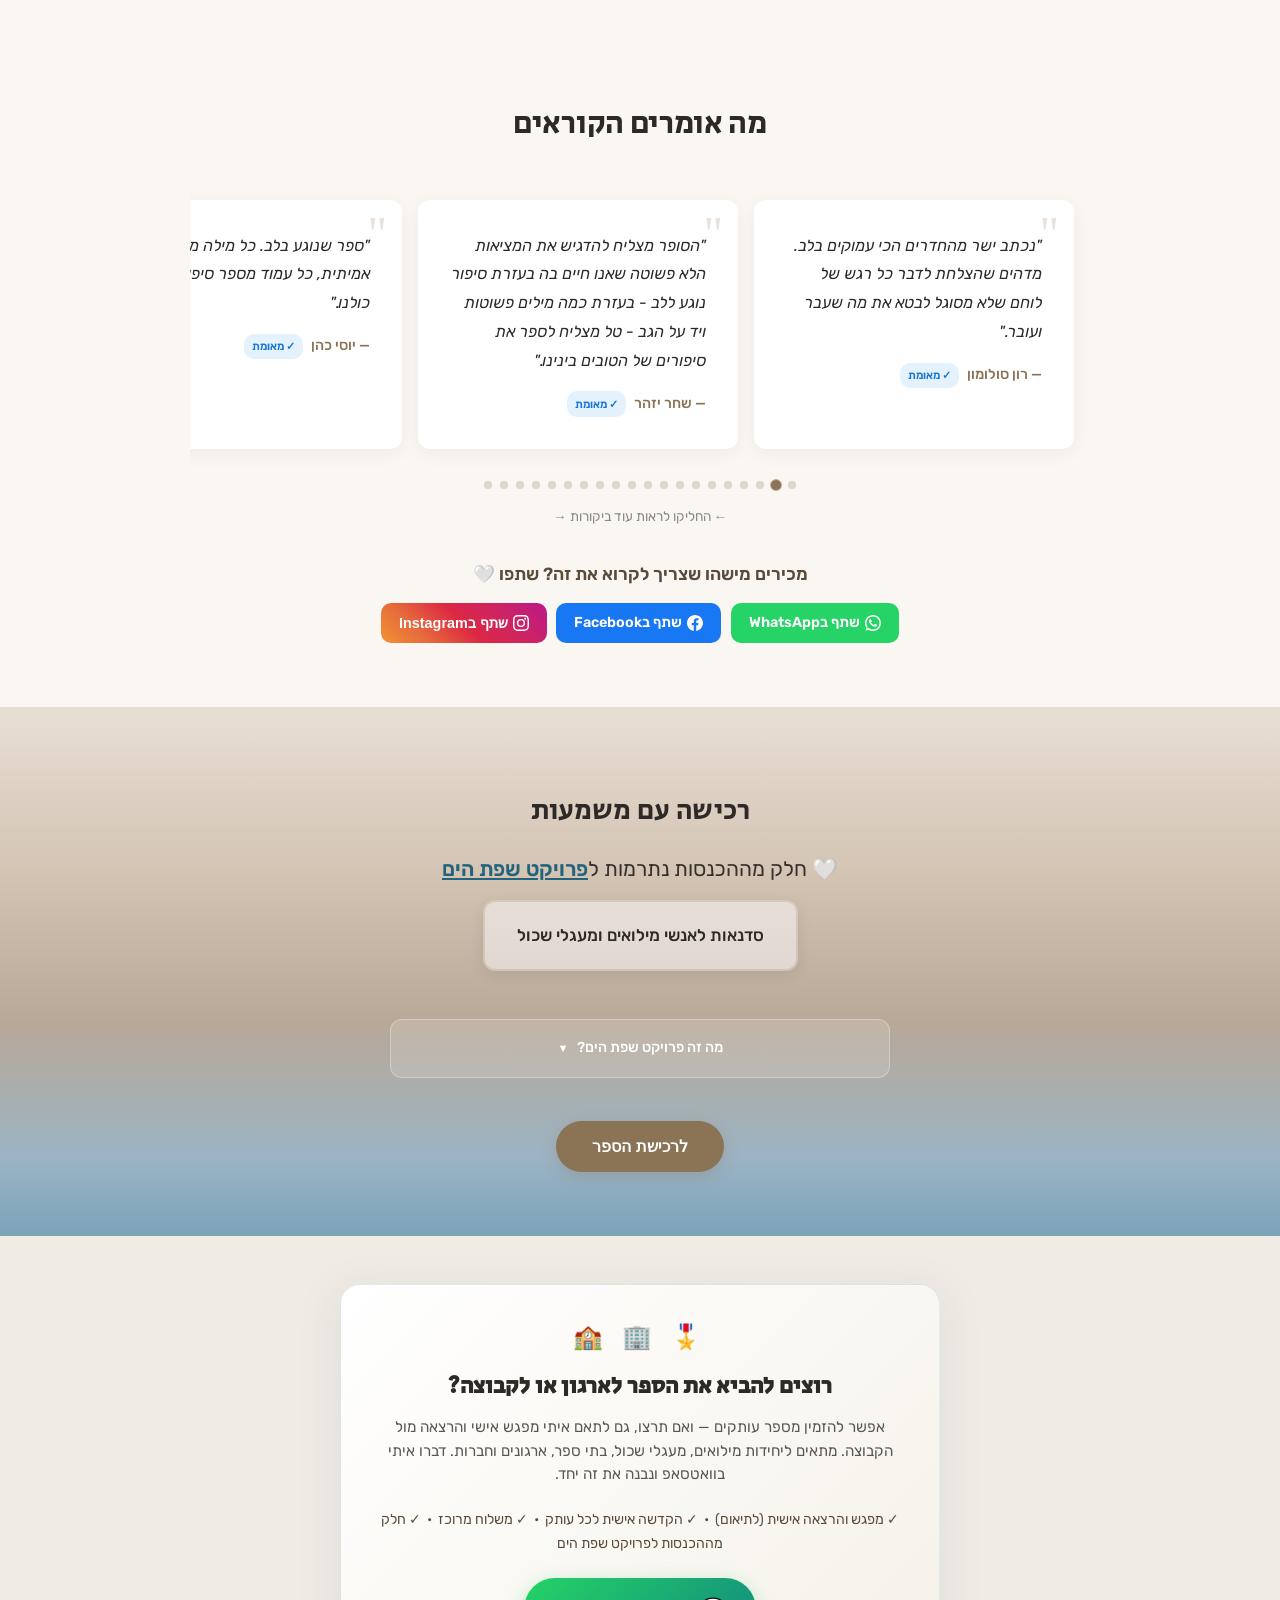
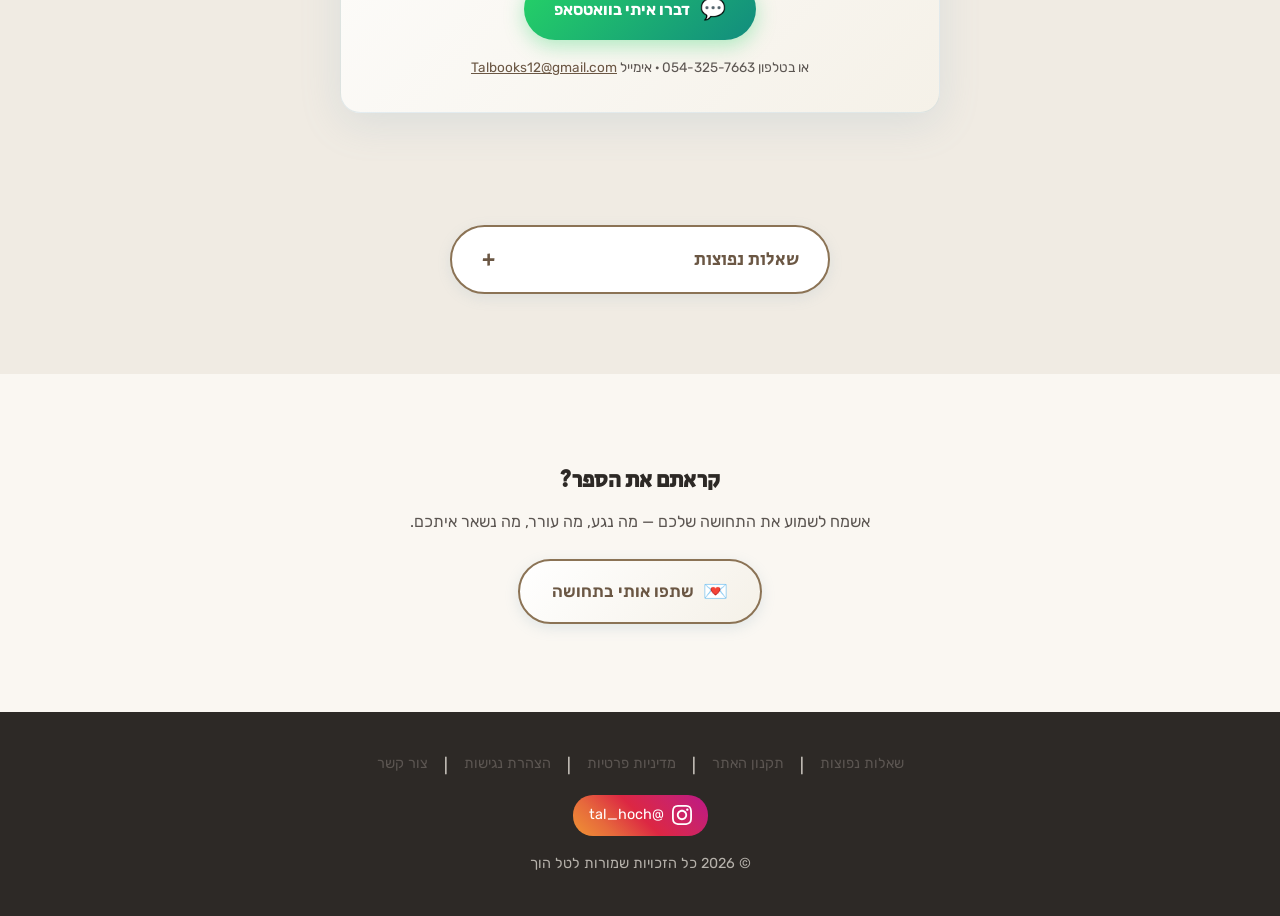
==== commit 435acec1: "Donation: replace '15%' with 'חלק מההכנסות' site-wide (no fixed percentage) Co-Authored-By: Claude O" ====
--- a/index.html
+++ b/index.html
@@ -14,7 +14,7 @@
 
     <!-- Open Graph Meta Tags for Social Sharing -->
     <meta property="og:title" content="מציאות כפולה | טל הוך">
-    <meta property="og:description" content="יומן מסע פנימי שנכתב בין לחימה להפוגה. ספר ביכורים מאת טל הוך, לוחם מילואים בחטיבת הצנחנים 55. 15% מההכנסות נתרמות לפרויקט שפת הים.">
+    <meta property="og:description" content="יומן מסע פנימי שנכתב בין לחימה להפוגה. ספר ביכורים מאת טל הוך, לוחם מילואים בחטיבת הצנחנים 55. חלק מההכנסות נתרמות לפרויקט שפת הים.">
     <meta property="og:image" content="https://talbooks12-eng.github.io/metziot-kfula/assets/book-cover.png">
     <meta property="og:url" content="https://talbooks12-eng.github.io/metziot-kfula/">
     <meta property="og:type" content="website">
@@ -4081,7 +4081,7 @@
 
                 <!-- Charity line — emotional context, not commerce -->
                 <div class="hero-charity">
-                    🤍 15% מכל ספר נתרם הלאה לפרויקט <a href="https://www.sfat-hayam.com/" target="_blank" rel="noopener">שפת הים</a> — סדנאות למילואימניקים ומעגלי שכול
+                    🤍 חלק מההכנסות נתרם הלאה לפרויקט <a href="https://www.sfat-hayam.com/" target="_blank" rel="noopener">שפת הים</a> — סדנאות למילואימניקים ומעגלי שכול
                 </div>
 
                 <div class="hero-cta-row">
@@ -4423,7 +4423,7 @@
             <!-- Foundation highlight right under the excerpt -->
             <div class="foundation-highlight">
                 <div class="foundation-highlight-title">🤍 הספר כולו יוצא לדרך עם שליחות</div>
-                <p>15% מכל ספר נתרם הלאה ל<a href="https://www.sfat-hayam.com/" target="_blank" rel="noopener">פרויקט שפת הים</a> — פרויקט שקם בזמן המלחמה ומעביר סדנאות ייעודיות ללוחמי מילואים ומעגלי שכול. כלים להתמודדות, חיזוק עוגנים אישיים ווויסות עצבי — דרך נשימה, צלילה חופשית וקרח.</p>
+                <p>חלק מההכנסות נתרם הלאה ל<a href="https://www.sfat-hayam.com/" target="_blank" rel="noopener">פרויקט שפת הים</a> — פרויקט שקם בזמן המלחמה ומעביר סדנאות ייעודיות ללוחמי מילואים ומעגלי שכול. כלים להתמודדות, חיזוק עוגנים אישיים ווויסות עצבי — דרך נשימה, צלילה חופשית וקרח.</p>
                 <p><strong>מעל 2,000 משתתפים עברו תחת כנפי הפרויקט — והמלאכה עוד מרובה.</strong></p>
             </div>
         </div>
@@ -5855,7 +5855,7 @@
     <section class="buy-banner" id="buy">
         <div class="container">
             <h2>רכישה עם משמעות</h2>
-            <p>🤍 15% מההכנסות נתרמות ל<a href="https://www.sfat-hayam.com/" target="_blank" style="color: #1A5F7A; text-decoration: underline; font-weight: 600;">פרויקט שפת הים</a></p>
+            <p>🤍 חלק מההכנסות נתרמות ל<a href="https://www.sfat-hayam.com/" target="_blank" style="color: #1A5F7A; text-decoration: underline; font-weight: 600;">פרויקט שפת הים</a></p>
             <div class="donation-note">
                 סדנאות לאנשי מילואים ומעגלי שכול
             </div>
@@ -5881,7 +5881,7 @@
                 <p class="b2b-subtitle">אפשר להזמין מספר עותקים — ואם תרצו, גם לתאם איתי מפגש אישי והרצאה מול הקבוצה. מתאים ליחידות מילואים, מעגלי שכול, בתי ספר, ארגונים וחברות. דברו איתי בוואטסאפ ונבנה את זה יחד.</p>
 
                 <div class="b2b-benefits">
-                    ✓ מפגש והרצאה אישית (לתיאום) &nbsp;•&nbsp; ✓ הקדשה אישית לכל עותק &nbsp;•&nbsp; ✓ משלוח מרוכז &nbsp;•&nbsp; ✓ 15% לפרויקט שפת הים
+                    ✓ מפגש והרצאה אישית (לתיאום) &nbsp;•&nbsp; ✓ הקדשה אישית לכל עותק &nbsp;•&nbsp; ✓ משלוח מרוכז &nbsp;•&nbsp; ✓ חלק מההכנסות לפרויקט שפת הים
                 </div>
 
                 <a href="https://wa.me/972543257663?text=%D7%A9%D7%9C%D7%95%D7%9D%20%D7%98%D7%9C%2C%20%D7%90%D7%A0%D7%99%20%D7%9E%D7%A2%D7%95%D7%A0%D7%99%D7%99%D7%9F/%D7%AA%20%D7%9C%D7%94%D7%96%D7%9E%D7%99%D7%9F%20%D7%9E%D7%A1%D7%A4%D7%A8%20%D7%A2%D7%95%D7%AA%D7%A7%D7%99%D7%9D%20%D7%A9%D7%9C%20%D7%B4%D7%9E%D7%A6%D7%99%D7%90%D7%95%D7%AA%20%D7%9B%D7%A4%D7%95%D7%9C%D7%94%D7%B4%20%D7%9C%D7%90%D7%A8%D7%92%D7%95%D7%9F/%D7%A7%D7%91%D7%95%D7%A6%D7%94.%0A%D7%A9%D7%9D%20%D7%94%D7%90%D7%A8%D7%92%D7%95%D7%9F%3A%20%0A%D7%9B%D7%9E%D7%95%D7%AA%20%D7%9E%D7%A9%D7%95%D7%A2%D7%A8%D7%AA%3A%20%0A%D7%95%D7%9E%D7%AA%D7%A2%D7%A0%D7%99%D7%99%D7%9F/%D7%AA%20%D7%92%D7%9D%20%D7%91%D7%9E%D7%A4%D7%92%D7%A9%20%D7%95%D7%94%D7%A8%D7%A6%D7%90%D7%94%20%D7%A9%D7%9C%D7%9A%20%F0%9F%99%82%0A%D7%90%D7%A9%D7%9E%D7%97%20%D7%9C%D7%A4%D7%A8%D7%98%D7%99%D7%9D." target="_blank" rel="noopener" class="b2b-cta" onclick="if(typeof gtag!=='undefined')gtag('event','b2b_whatsapp_click',{event_category:'b2b'});if(typeof fbq!=='undefined')fbq('track','Contact');">
@@ -6404,7 +6404,7 @@
             'כמה זמן לוקח המשלוח?': 'How long does shipping take?',
             'כמה עולה המשלוח?': 'How much does shipping cost?',
             'האם אפשר לקבל הקדשה אישית?': 'Can I get a personal dedication?',
-            'לאן נתרמים 15% מההכנסות?': 'Where does 15% of proceeds go?',
+            'לאן נתרם חלק מההכנסות?': 'Where do the proceeds go?',
 
             // Pricing
             'בחרו את החבילה שלכם': 'Choose Your Package',
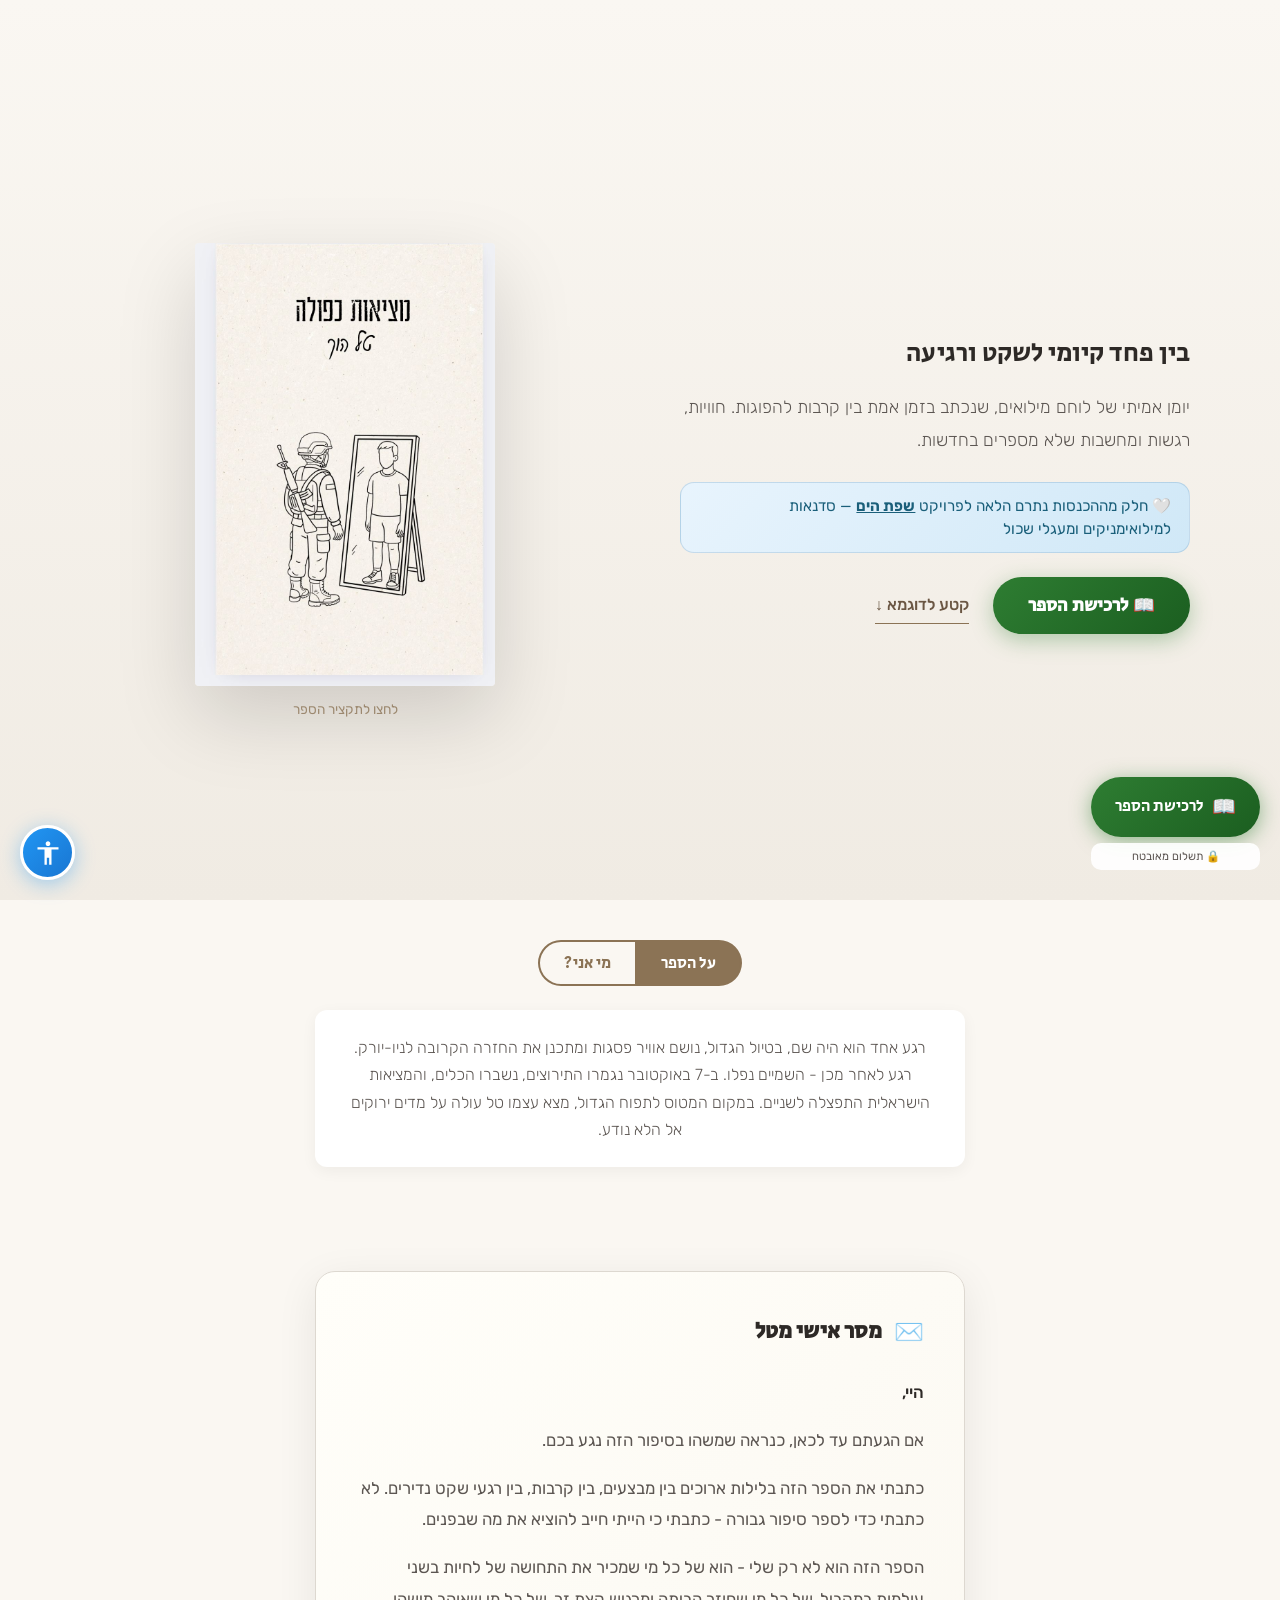
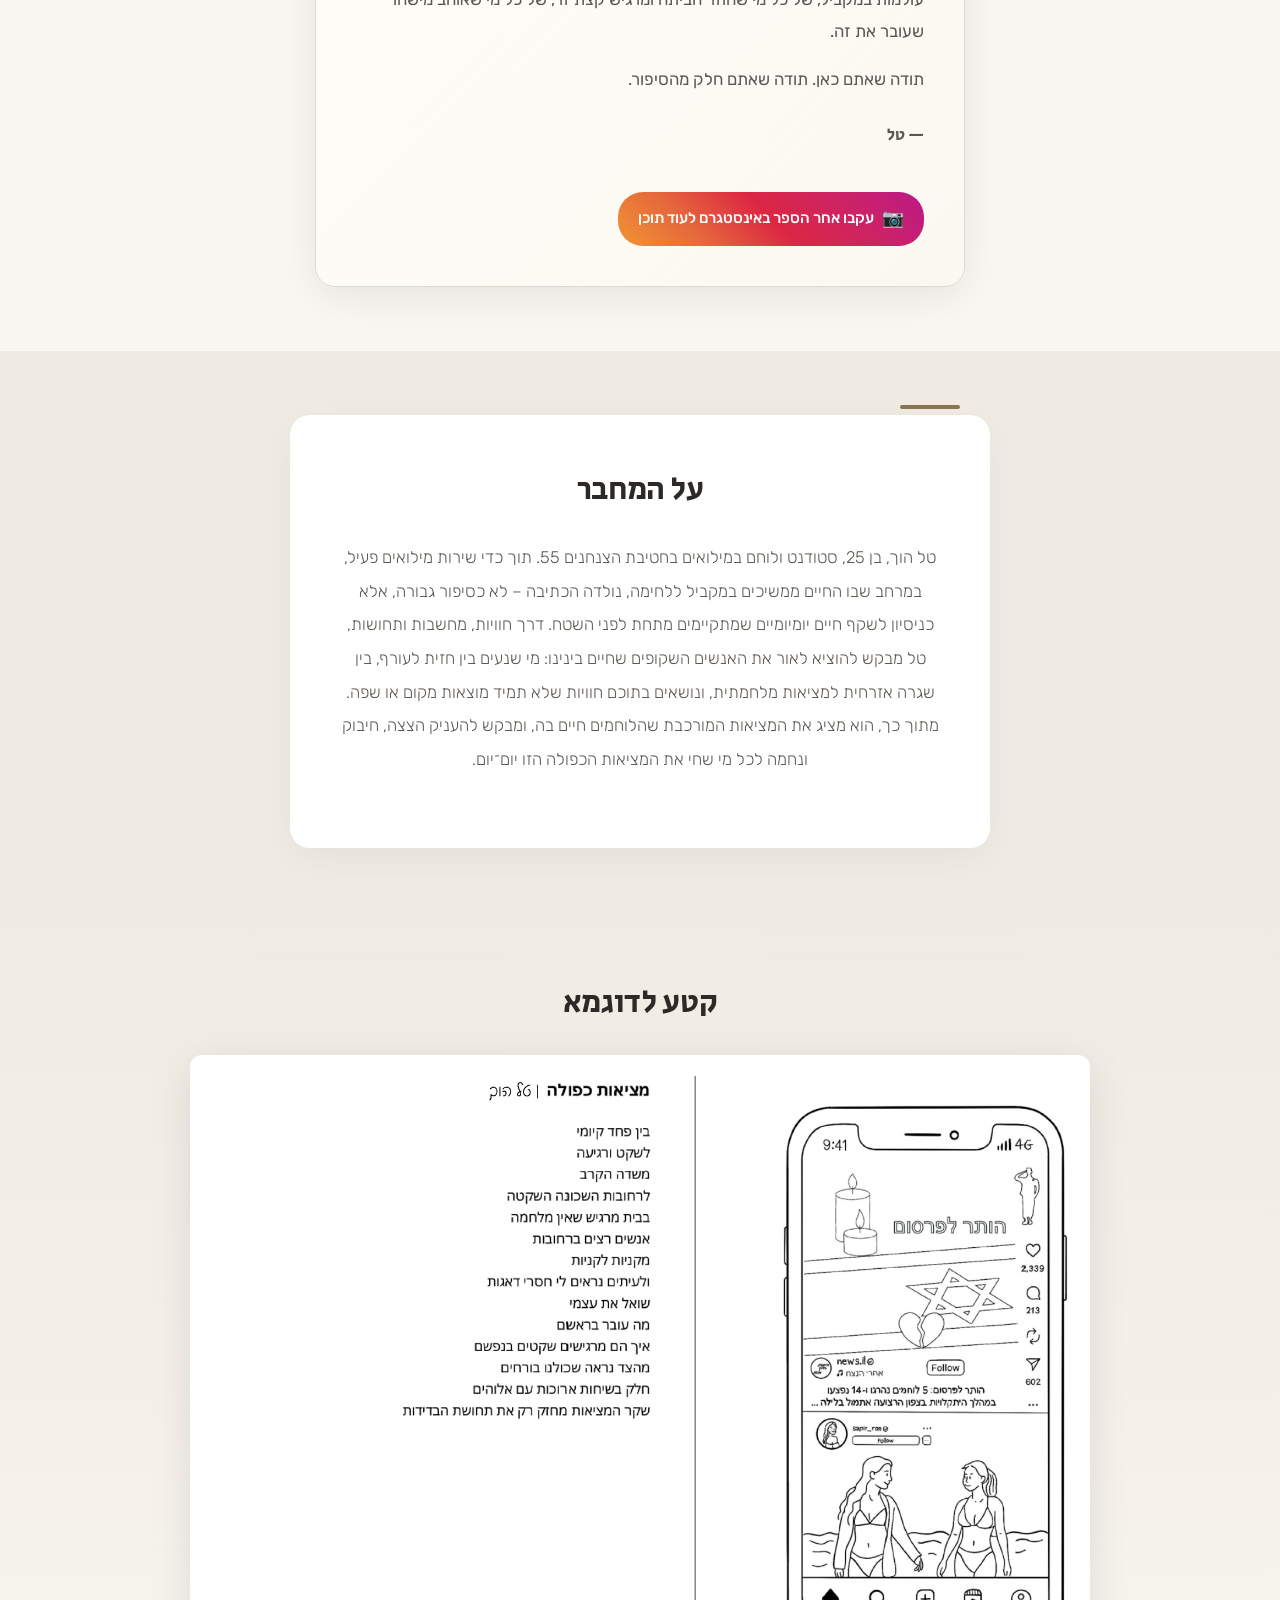
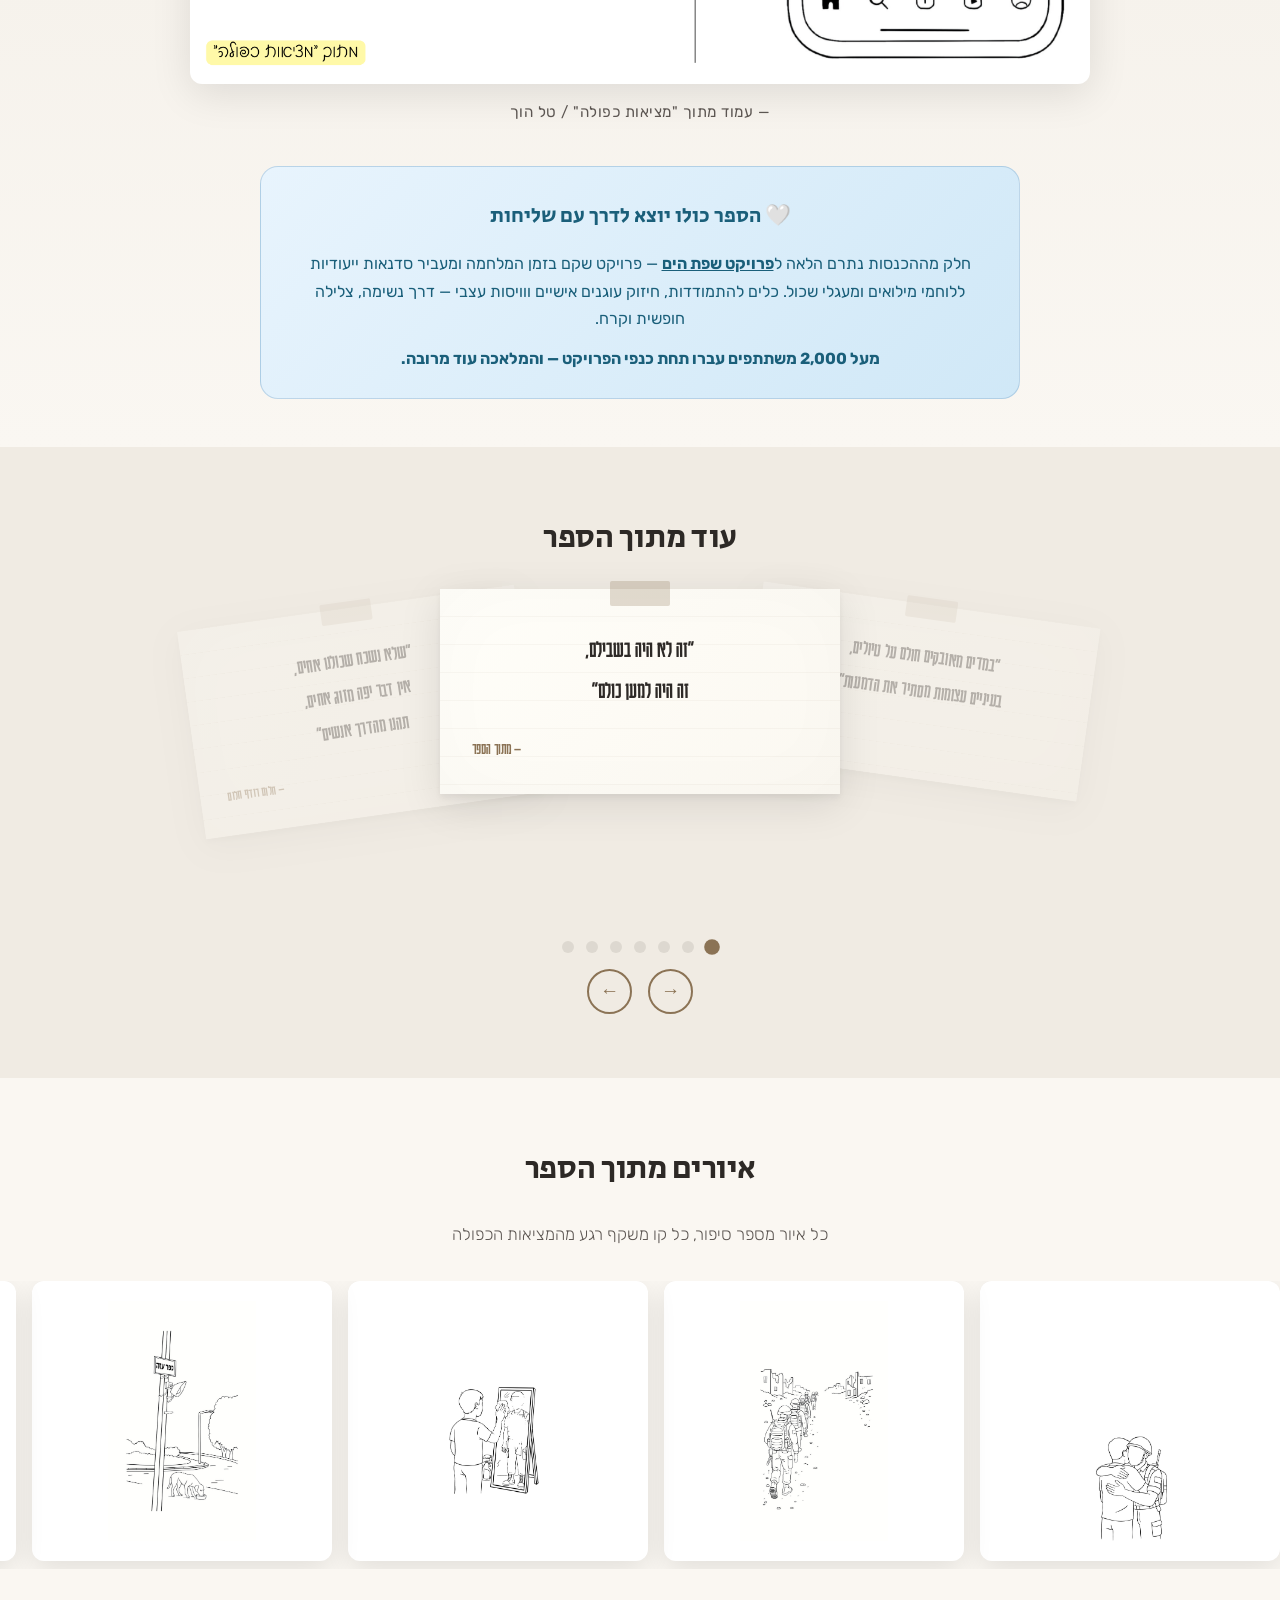
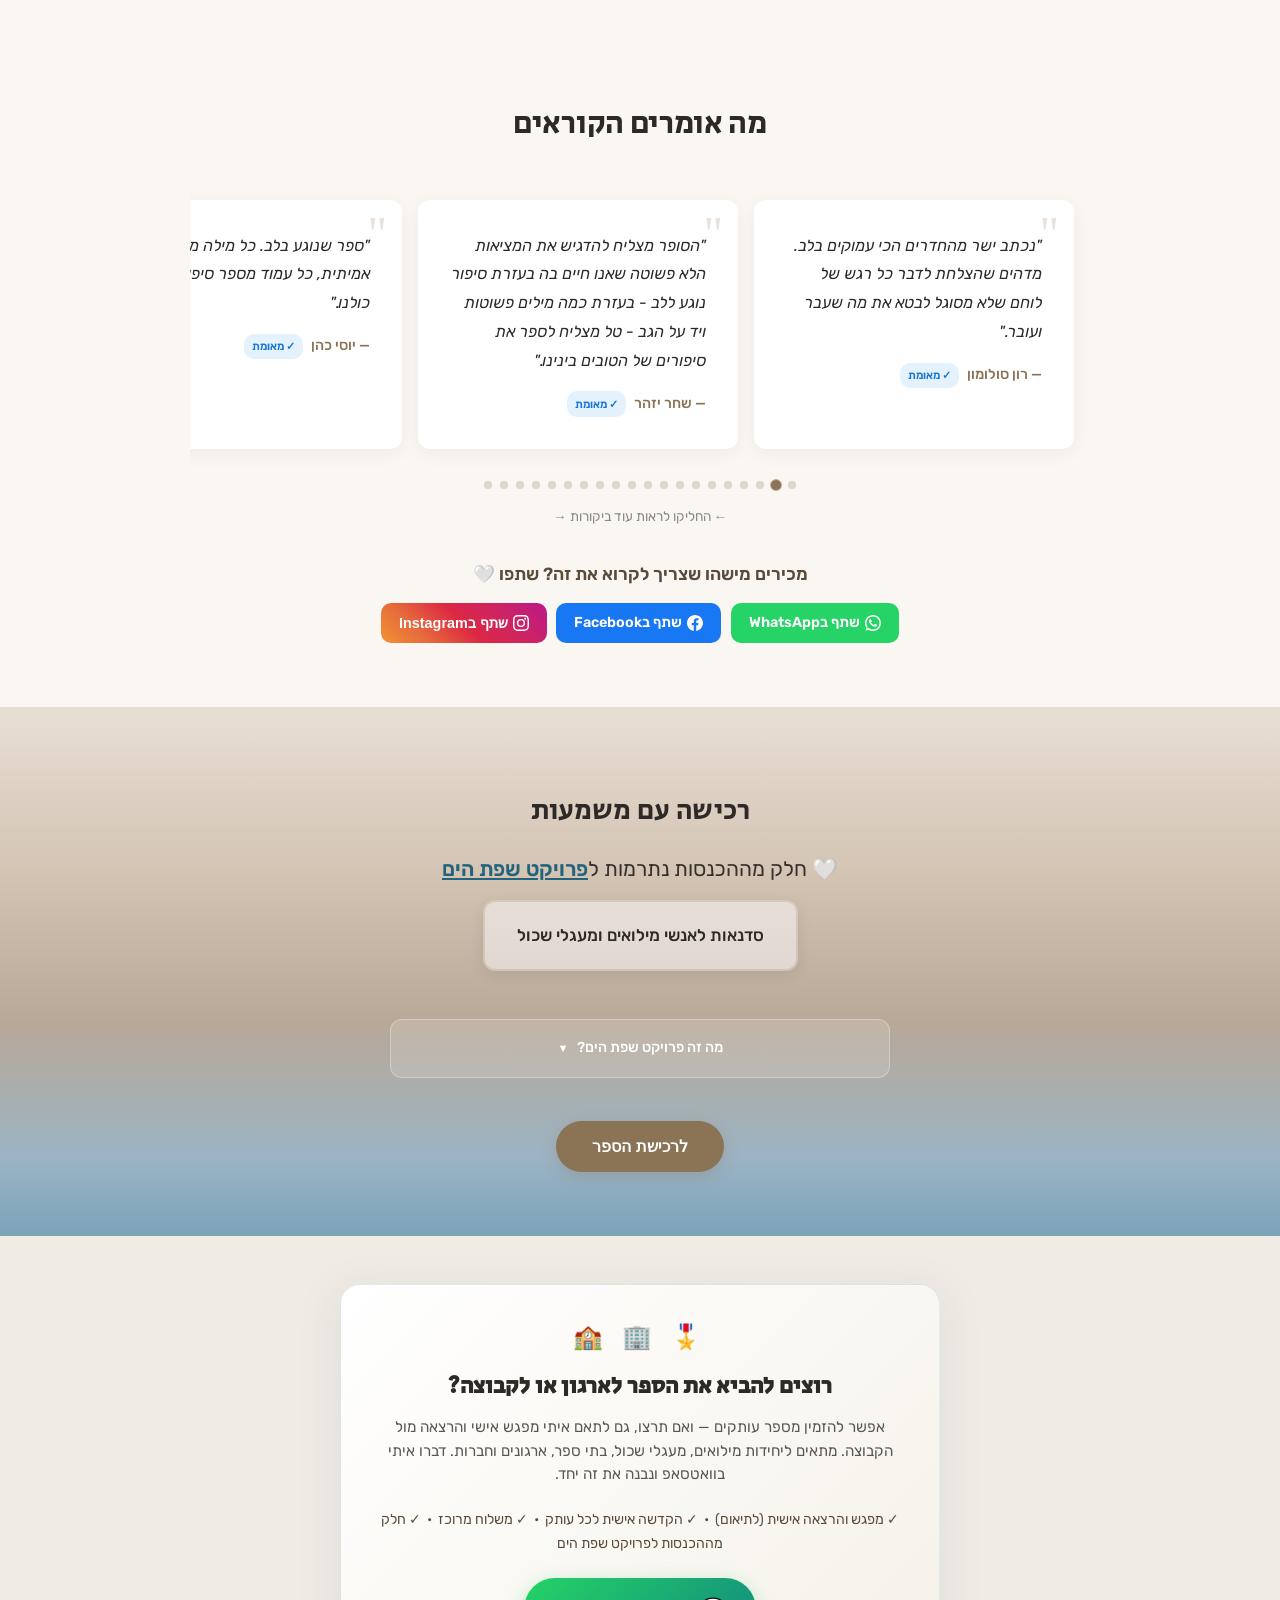
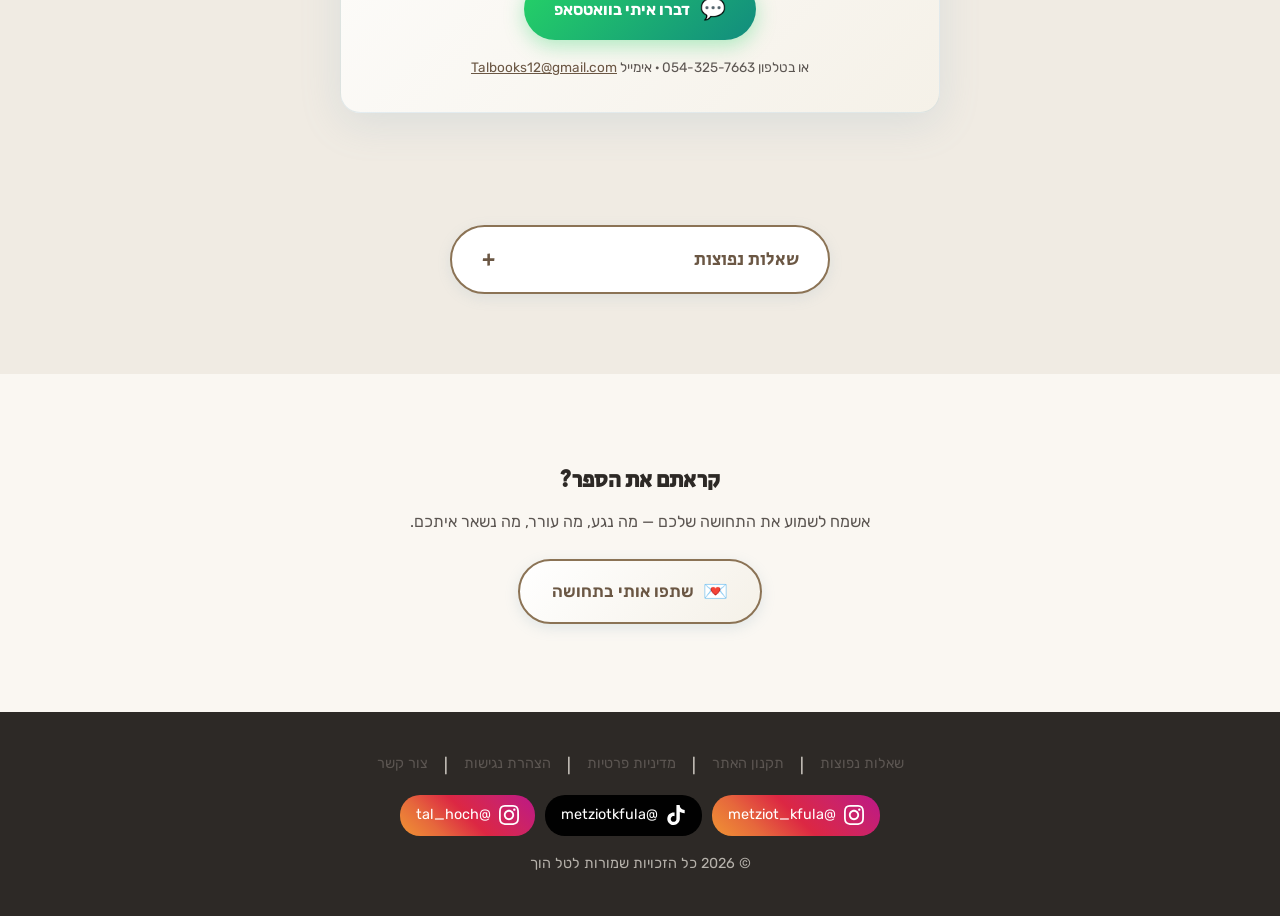
==== commit c6f45952: "Social: add book Instagram (@metziot_kfula) + TikTok (@metziotkfula) to footer; point book-content f" ====
--- a/index.html
+++ b/index.html
@@ -862,6 +862,26 @@
             color: var(--text-secondary);
         }
 
+        .donation-highlight {
+            text-align: center;
+            font-size: 1.05rem;
+            font-weight: 700;
+            color: #0F4C5C;
+            background: linear-gradient(135deg, #E8F4FD 0%, #D6EAF5 100%);
+            border: 1px solid #9FCDE3;
+            border-radius: 14px;
+            padding: 0.8rem 1.1rem;
+            margin: 1rem auto 0;
+            max-width: 500px;
+            box-shadow: 0 3px 12px rgba(26,95,122,0.15);
+            line-height: 1.5;
+        }
+        .donation-highlight a {
+            color: #0F4C5C;
+            text-decoration: underline;
+            font-weight: 800;
+        }
+
         .project-info-ticker {
             background: linear-gradient(135deg, #f8f6f3 0%, #ece8e1 100%);
             border-radius: 12px;
@@ -1505,6 +1525,10 @@
 
         .footer-social {
             margin: 1rem 0;
+            display: flex;
+            justify-content: center;
+            gap: 0.6rem;
+            flex-wrap: wrap;
         }
 
         .footer-instagram {
@@ -4161,7 +4185,7 @@
                 </div>
                 <div style="font-size:0.8rem;color:#888;margin-top:0.6rem;text-align:center;">💡 רוצים כמות אחרת? בחרו את מספר העותקים בכרטיס "כמות אחרת" (₪69.99 לעותק מ-3 ומעלה)</div>
 
-                <p class="pricing-note">🤍 חלק מכל רכישה נתרמת לפרויקט שפת הים</p>
+                <div class="donation-highlight">🤍 חלק מכל רכישה נתרם לפרויקט <a href="https://www.sfat-hayam.com/" target="_blank" rel="noopener">שפת הים</a> 🌊</div>
                 <div class="project-info-ticker" onclick="this.classList.toggle('expanded')">
                     <span class="ticker-toggle">מה זה פרויקט שפת הים? <span class="ticker-arrow">▼</span></span>
                     <div class="ticker-content">
@@ -4393,8 +4417,8 @@
                     <p>הספר הזה הוא לא רק שלי - הוא של כל מי שמכיר את התחושה של לחיות בשני עולמות במקביל, של כל מי שחוזר הביתה ומרגיש קצת זר, של כל מי שאוהב מישהו שעובר את זה.</p>
                     <p>תודה שאתם כאן. תודה שאתם חלק מהסיפור.</p>
                     <p class="author-signature">— טל</p>
-                    <a href="https://instagram.com/tal_hoch" target="_blank" class="instagram-follow">
-                        <span class="instagram-icon">📷</span> עקבו אחריי באינסטגרם לעוד תוכן מהספר
+                    <a href="https://www.instagram.com/metziot_kfula" target="_blank" rel="noopener" class="instagram-follow">
+                        <span class="instagram-icon">📷</span> עקבו אחר הספר באינסטגרם לעוד תוכן
                     </a>
                 </div>
             </div>
@@ -6297,6 +6321,14 @@
             <a href="mailto:Talbooks12@gmail.com">צור קשר</a>
         </div>
         <div class="footer-social">
+            <a href="https://www.instagram.com/metziot_kfula" target="_blank" rel="noopener" class="footer-instagram" aria-label="אינסטגרם של הספר">
+                <svg width="20" height="20" viewBox="0 0 24 24" fill="currentColor"><path d="M12 2.163c3.204 0 3.584.012 4.85.07 3.252.148 4.771 1.691 4.919 4.919.058 1.265.069 1.645.069 4.849 0 3.205-.012 3.584-.069 4.849-.149 3.225-1.664 4.771-4.919 4.919-1.266.058-1.644.07-4.85.07-3.204 0-3.584-.012-4.849-.07-3.26-.149-4.771-1.699-4.919-4.92-.058-1.265-.07-1.644-.07-4.849 0-3.204.013-3.583.07-4.849.149-3.227 1.664-4.771 4.919-4.919 1.266-.057 1.645-.069 4.849-.069zm0-2.163c-3.259 0-3.667.014-4.947.072-4.358.2-6.78 2.618-6.98 6.98-.059 1.281-.073 1.689-.073 4.948 0 3.259.014 3.668.072 4.948.2 4.358 2.618 6.78 6.98 6.98 1.281.058 1.689.072 4.948.072 3.259 0 3.668-.014 4.948-.072 4.354-.2 6.782-2.618 6.979-6.98.059-1.28.073-1.689.073-4.948 0-3.259-.014-3.667-.072-4.947-.196-4.354-2.617-6.78-6.979-6.98-1.281-.059-1.69-.073-4.949-.073zm0 5.838c-3.403 0-6.162 2.759-6.162 6.162s2.759 6.163 6.162 6.163 6.162-2.759 6.162-6.163c0-3.403-2.759-6.162-6.162-6.162zm0 10.162c-2.209 0-4-1.79-4-4 0-2.209 1.791-4 4-4s4 1.791 4 4c0 2.21-1.791 4-4 4zm6.406-11.845c-.796 0-1.441.645-1.441 1.44s.645 1.44 1.441 1.44c.795 0 1.439-.645 1.439-1.44s-.644-1.44-1.439-1.44z"/></svg>
+                @metziot_kfula
+            </a>
+            <a href="https://www.tiktok.com/@metziotkfula" target="_blank" rel="noopener" class="footer-instagram" style="background:#010101;" aria-label="טיקטוק של הספר">
+                <svg width="20" height="20" viewBox="0 0 24 24" fill="currentColor"><path d="M12.525.02c1.31-.02 2.61-.01 3.91-.02.08 1.53.63 3.09 1.75 4.17 1.12 1.11 2.7 1.62 4.24 1.79v4.03c-1.44-.05-2.89-.35-4.2-.97-.57-.26-1.1-.59-1.62-.93-.01 2.92.01 5.84-.02 8.75-.08 1.4-.54 2.79-1.35 3.94-1.31 1.92-3.58 3.17-5.91 3.21-1.43.08-2.86-.31-4.08-1.03-2.02-1.19-3.44-3.37-3.65-5.71-.02-.5-.03-1-.01-1.49.18-1.9 1.12-3.72 2.58-4.96 1.66-1.44 3.98-2.13 6.15-1.72.02 1.48-.04 2.96-.04 4.44-.99-.32-2.15-.23-3.02.37-.63.41-1.11 1.04-1.36 1.75-.21.51-.15 1.07-.14 1.61.24 1.64 1.82 3.02 3.5 2.87 1.12-.01 2.19-.66 2.77-1.61.19-.33.4-.67.41-1.06.1-1.79.06-3.57.07-5.36.01-4.03-.01-8.05.02-12.07z"/></svg>
+                @metziotkfula
+            </a>
             <a href="https://instagram.com/tal_hoch" target="_blank" class="footer-instagram" aria-label="עקבו באינסטגרם">
                 <svg width="20" height="20" viewBox="0 0 24 24" fill="currentColor">
                     <path d="M12 2.163c3.204 0 3.584.012 4.85.07 3.252.148 4.771 1.691 4.919 4.919.058 1.265.069 1.645.069 4.849 0 3.205-.012 3.584-.069 4.849-.149 3.225-1.664 4.771-4.919 4.919-1.266.058-1.644.07-4.85.07-3.204 0-3.584-.012-4.849-.07-3.26-.149-4.771-1.699-4.919-4.92-.058-1.265-.07-1.644-.07-4.849 0-3.204.013-3.583.07-4.849.149-3.227 1.664-4.771 4.919-4.919 1.266-.057 1.645-.069 4.849-.069zm0-2.163c-3.259 0-3.667.014-4.947.072-4.358.2-6.78 2.618-6.98 6.98-.059 1.281-.073 1.689-.073 4.948 0 3.259.014 3.668.072 4.948.2 4.358 2.618 6.78 6.98 6.98 1.281.058 1.689.072 4.948.072 3.259 0 3.668-.014 4.948-.072 4.354-.2 6.782-2.618 6.979-6.98.059-1.28.073-1.689.073-4.948 0-3.259-.014-3.667-.072-4.947-.196-4.354-2.617-6.78-6.979-6.98-1.281-.059-1.69-.073-4.949-.073zm0 5.838c-3.403 0-6.162 2.759-6.162 6.162s2.759 6.163 6.162 6.163 6.162-2.759 6.162-6.163c0-3.403-2.759-6.162-6.162-6.162zm0 10.162c-2.209 0-4-1.79-4-4 0-2.209 1.791-4 4-4s4 1.791 4 4c0 2.21-1.791 4-4 4zm6.406-11.845c-.796 0-1.441.645-1.441 1.44s.645 1.44 1.441 1.44c.795 0 1.439-.645 1.439-1.44s-.644-1.44-1.439-1.44z"/>
